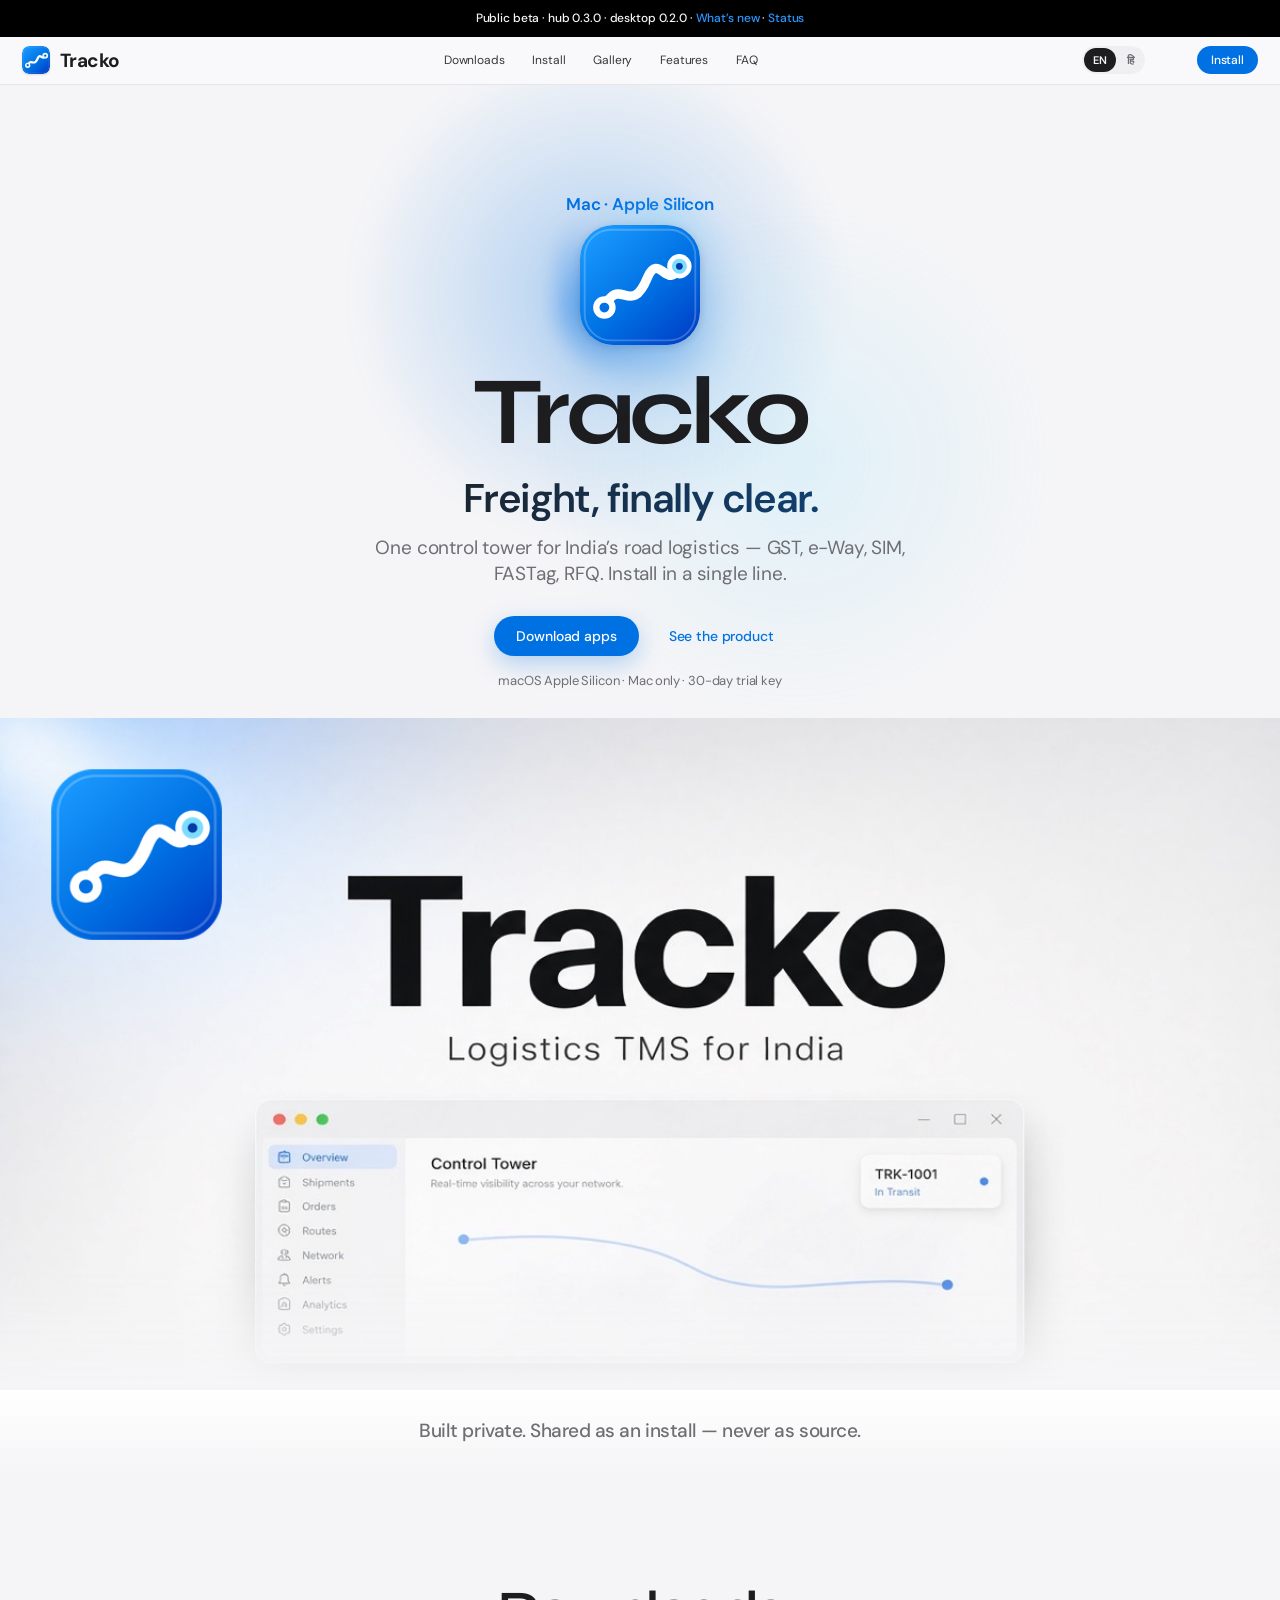
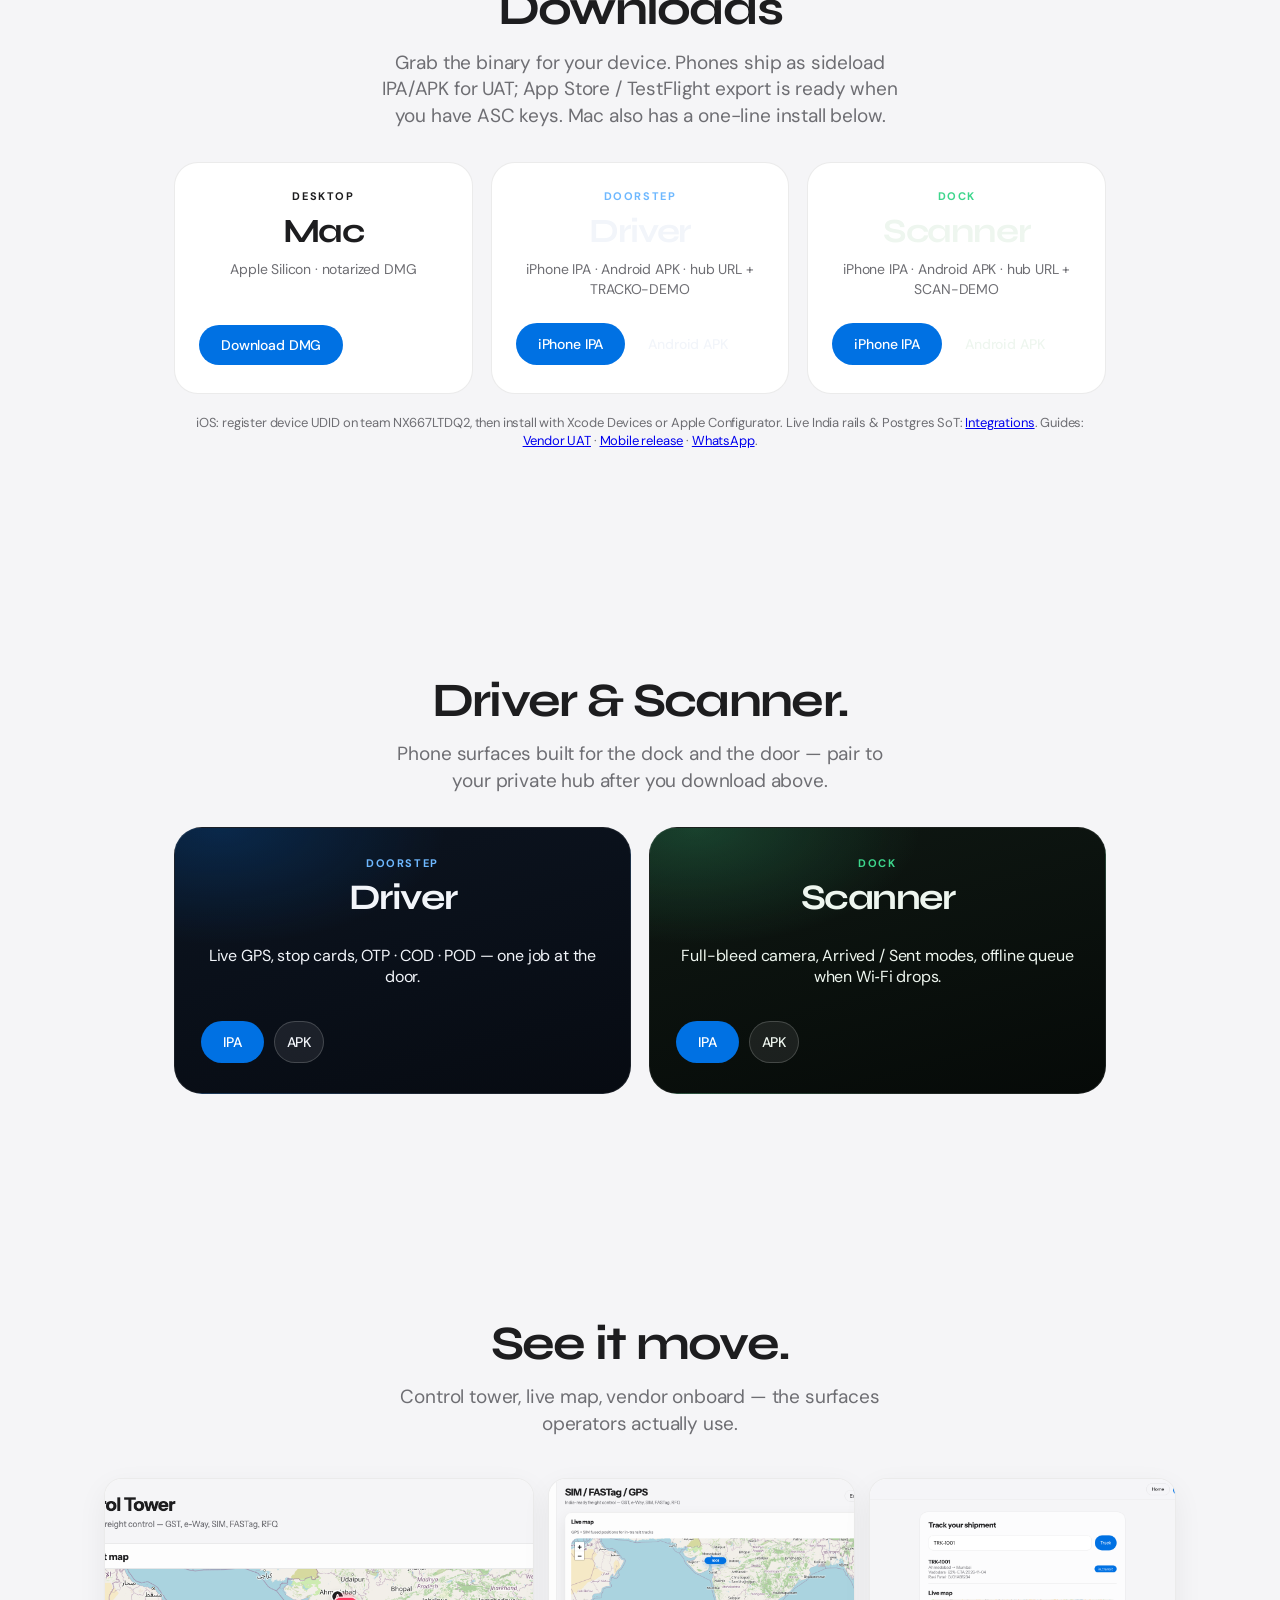
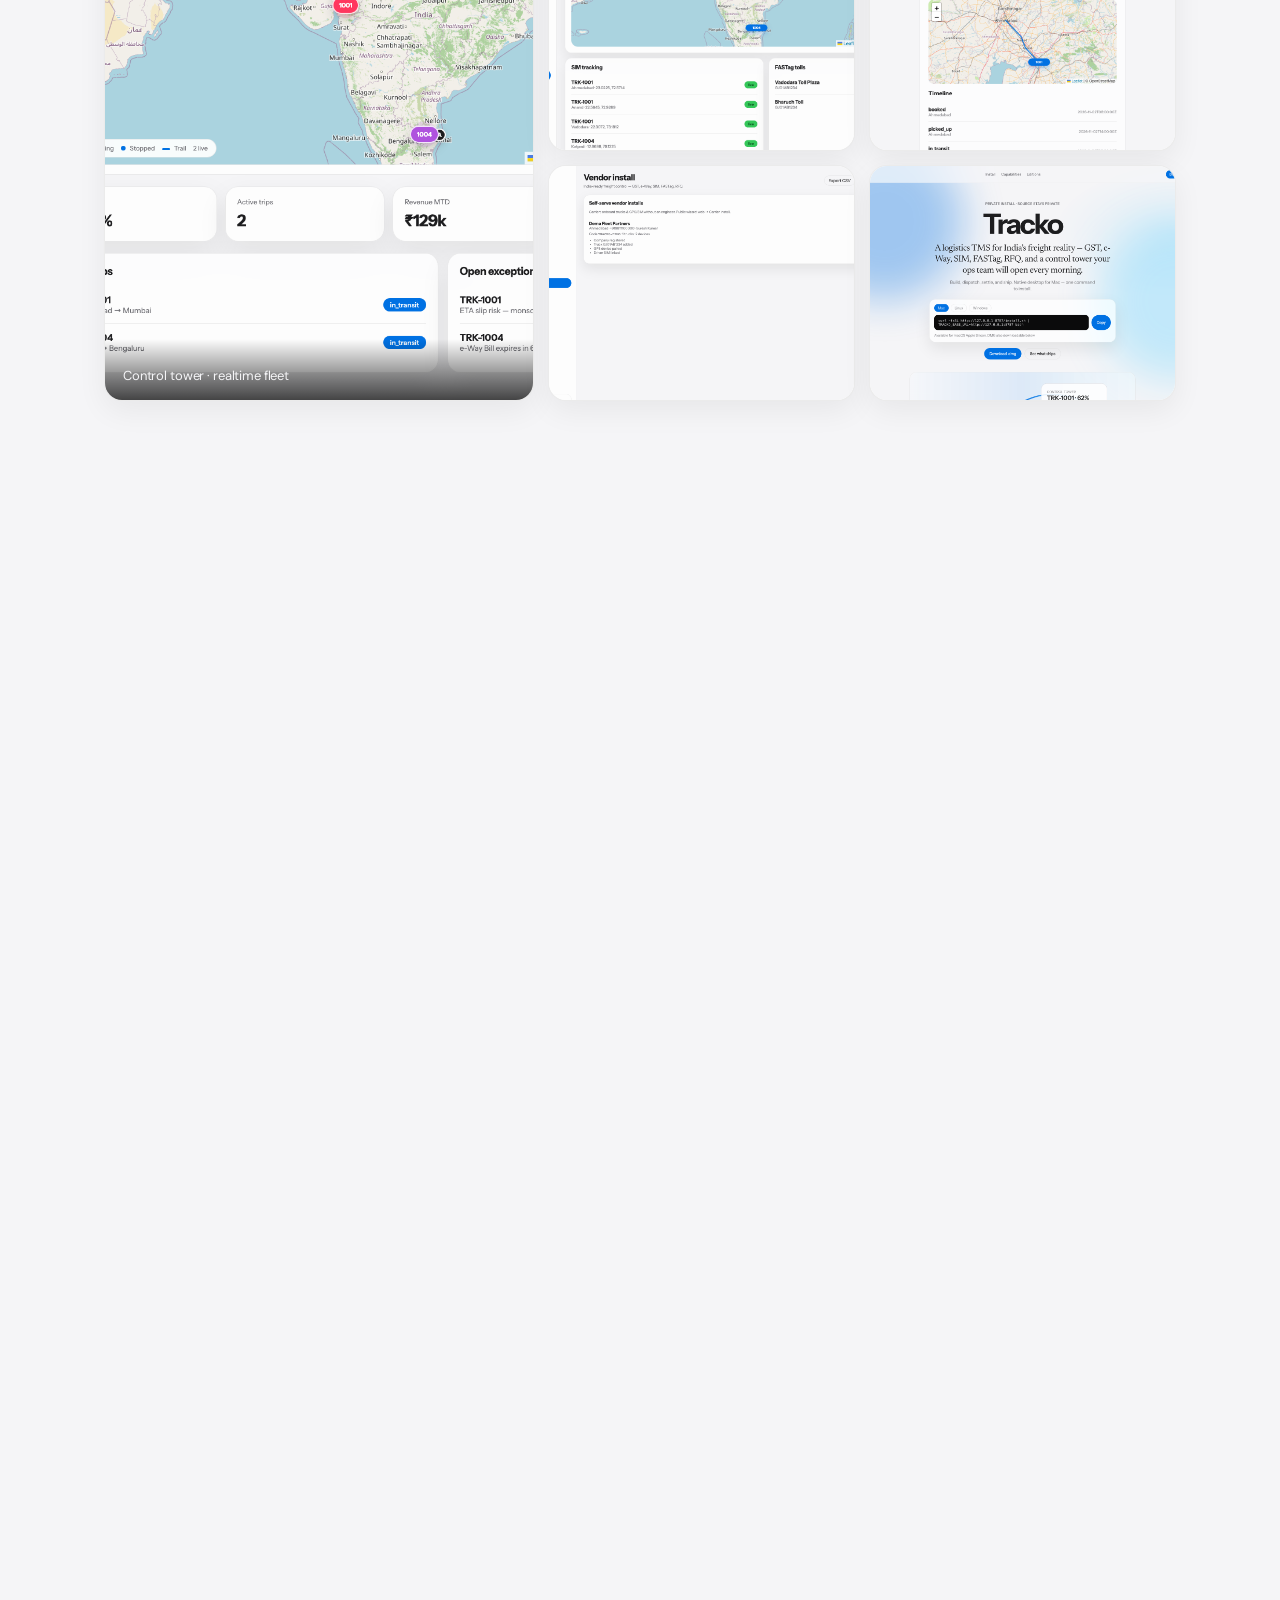
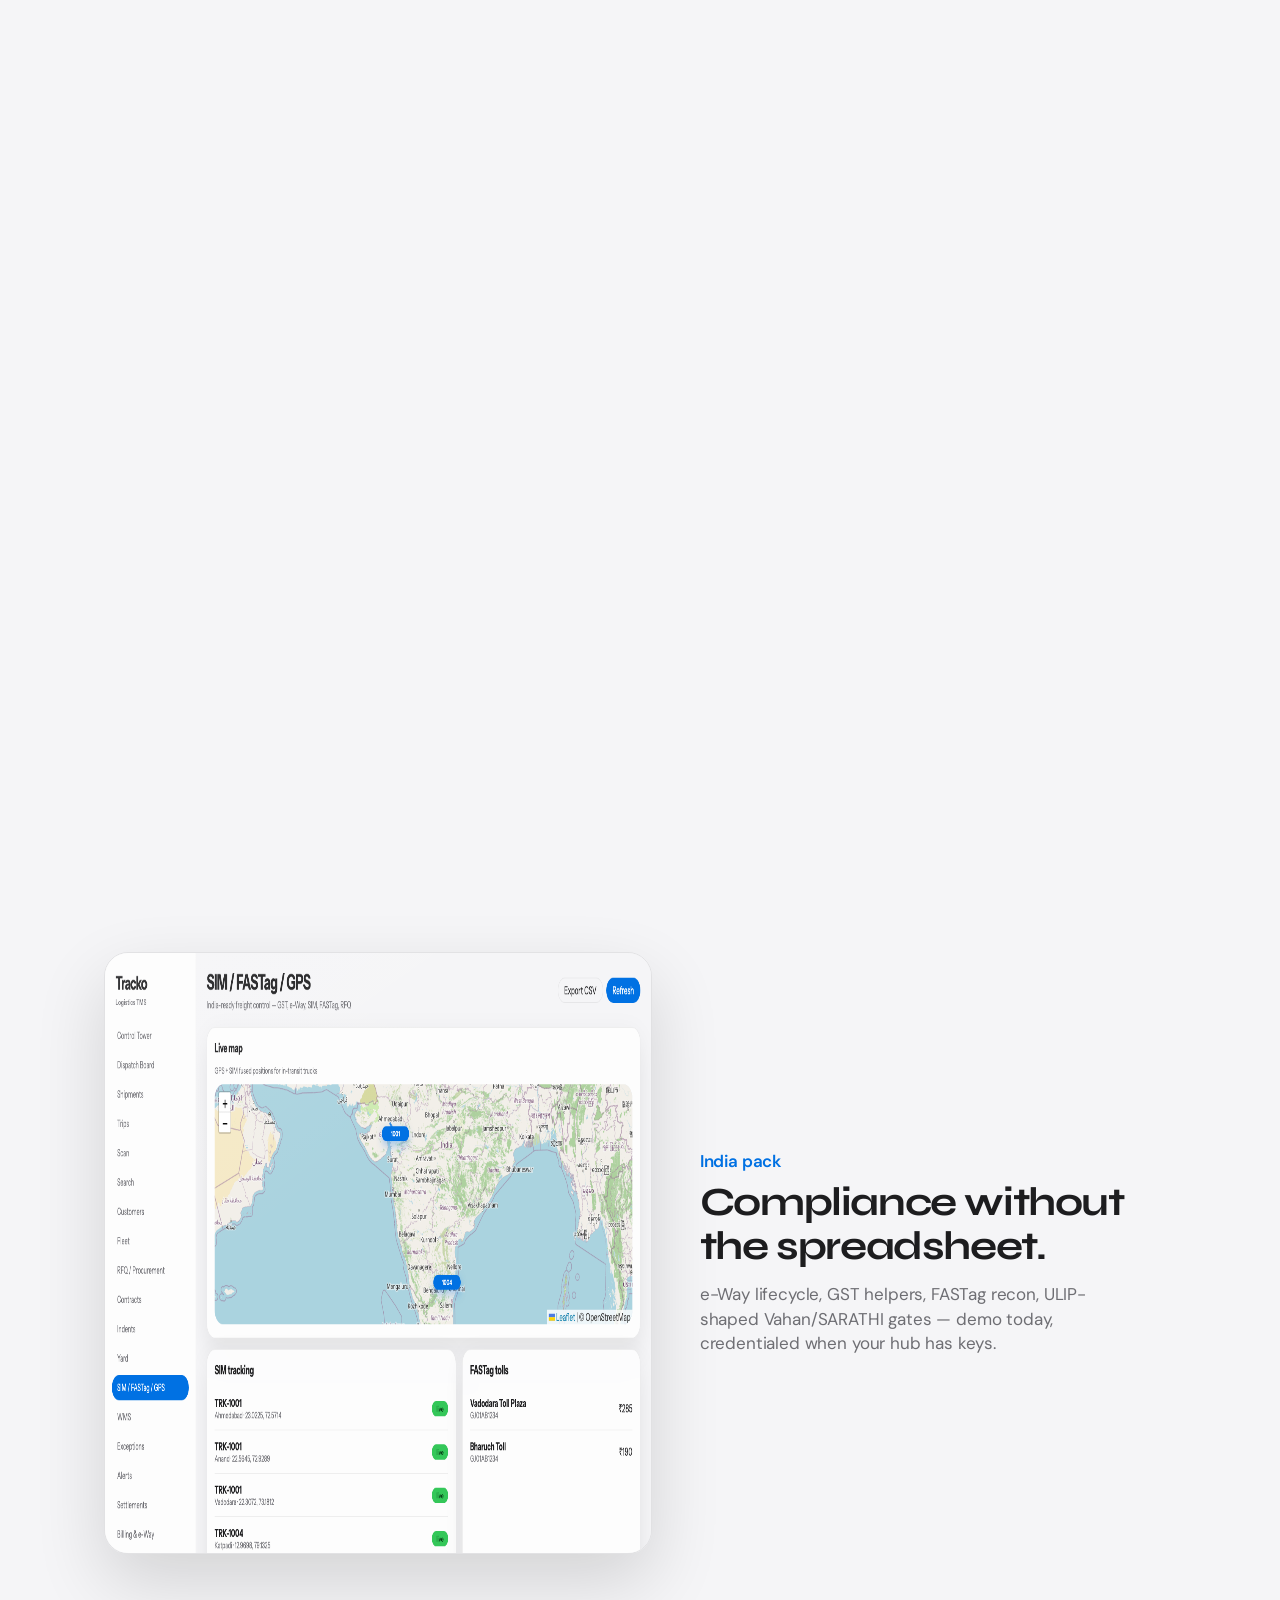
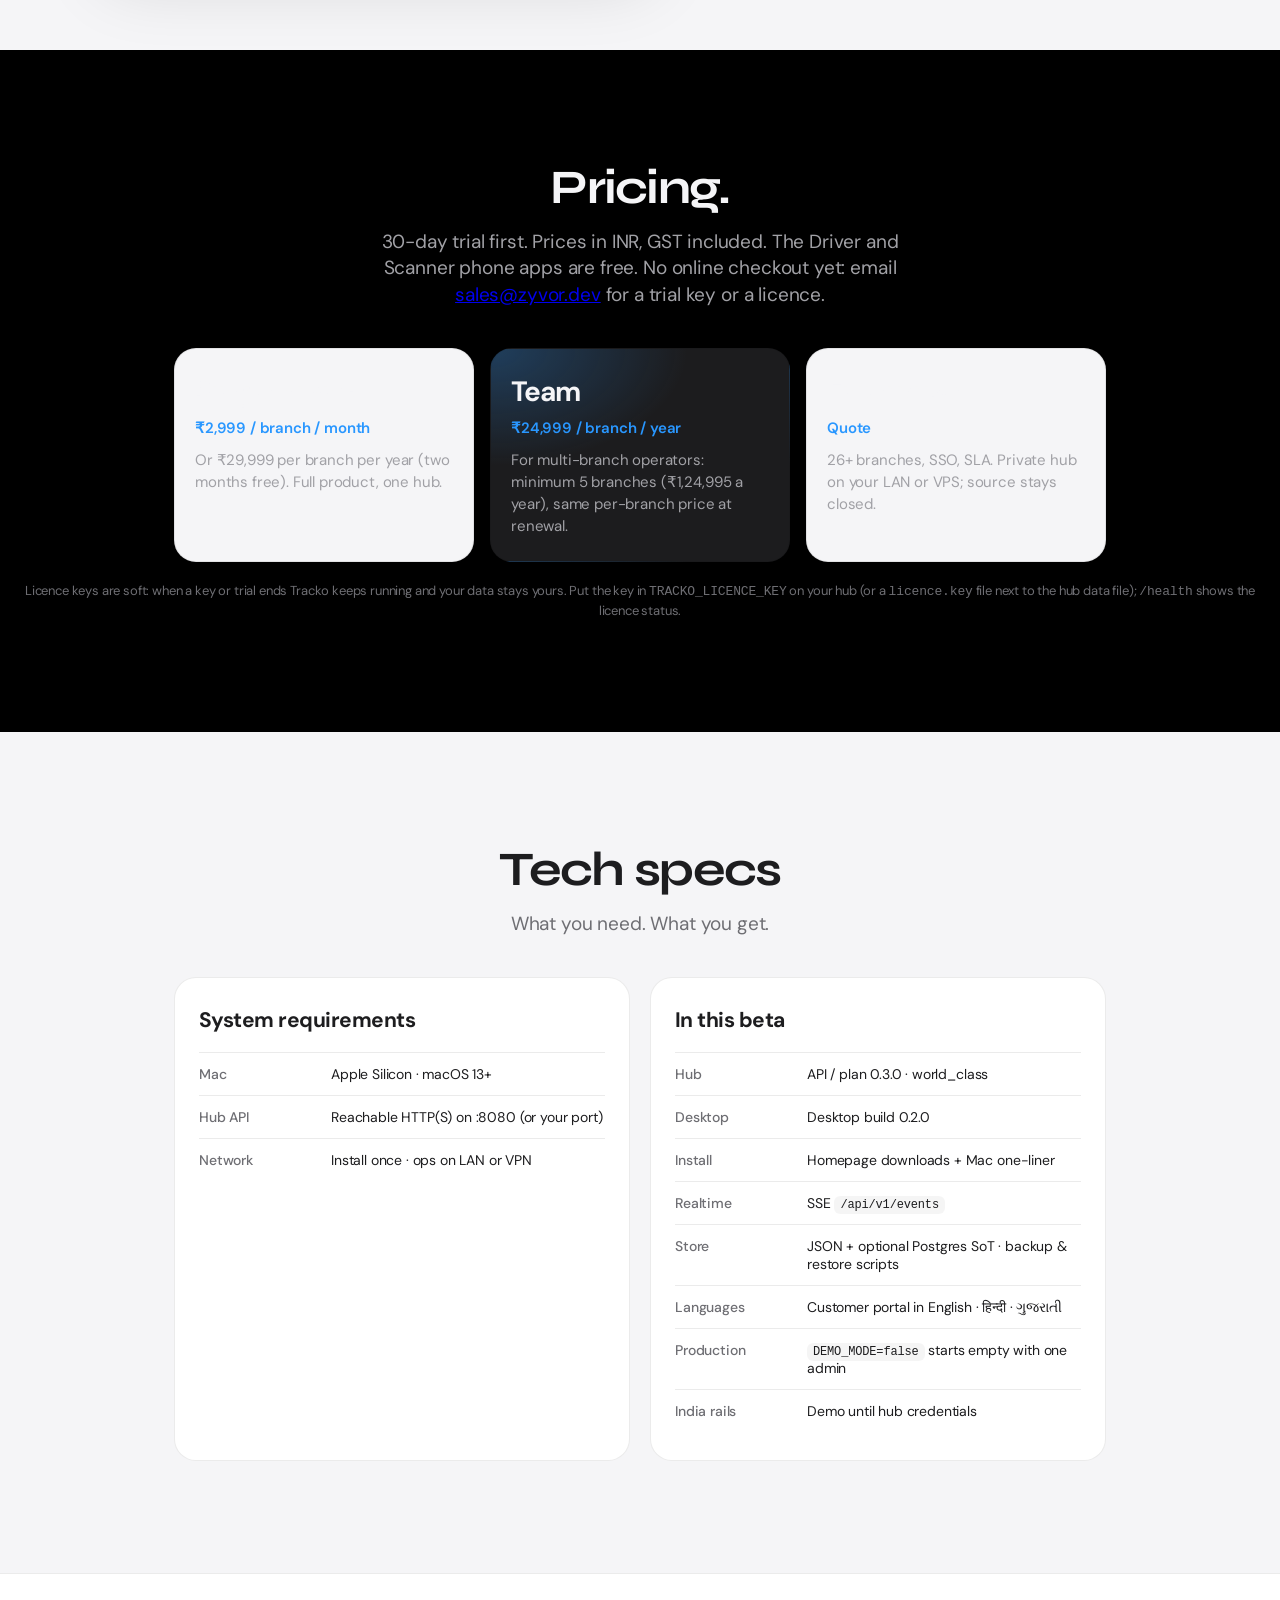
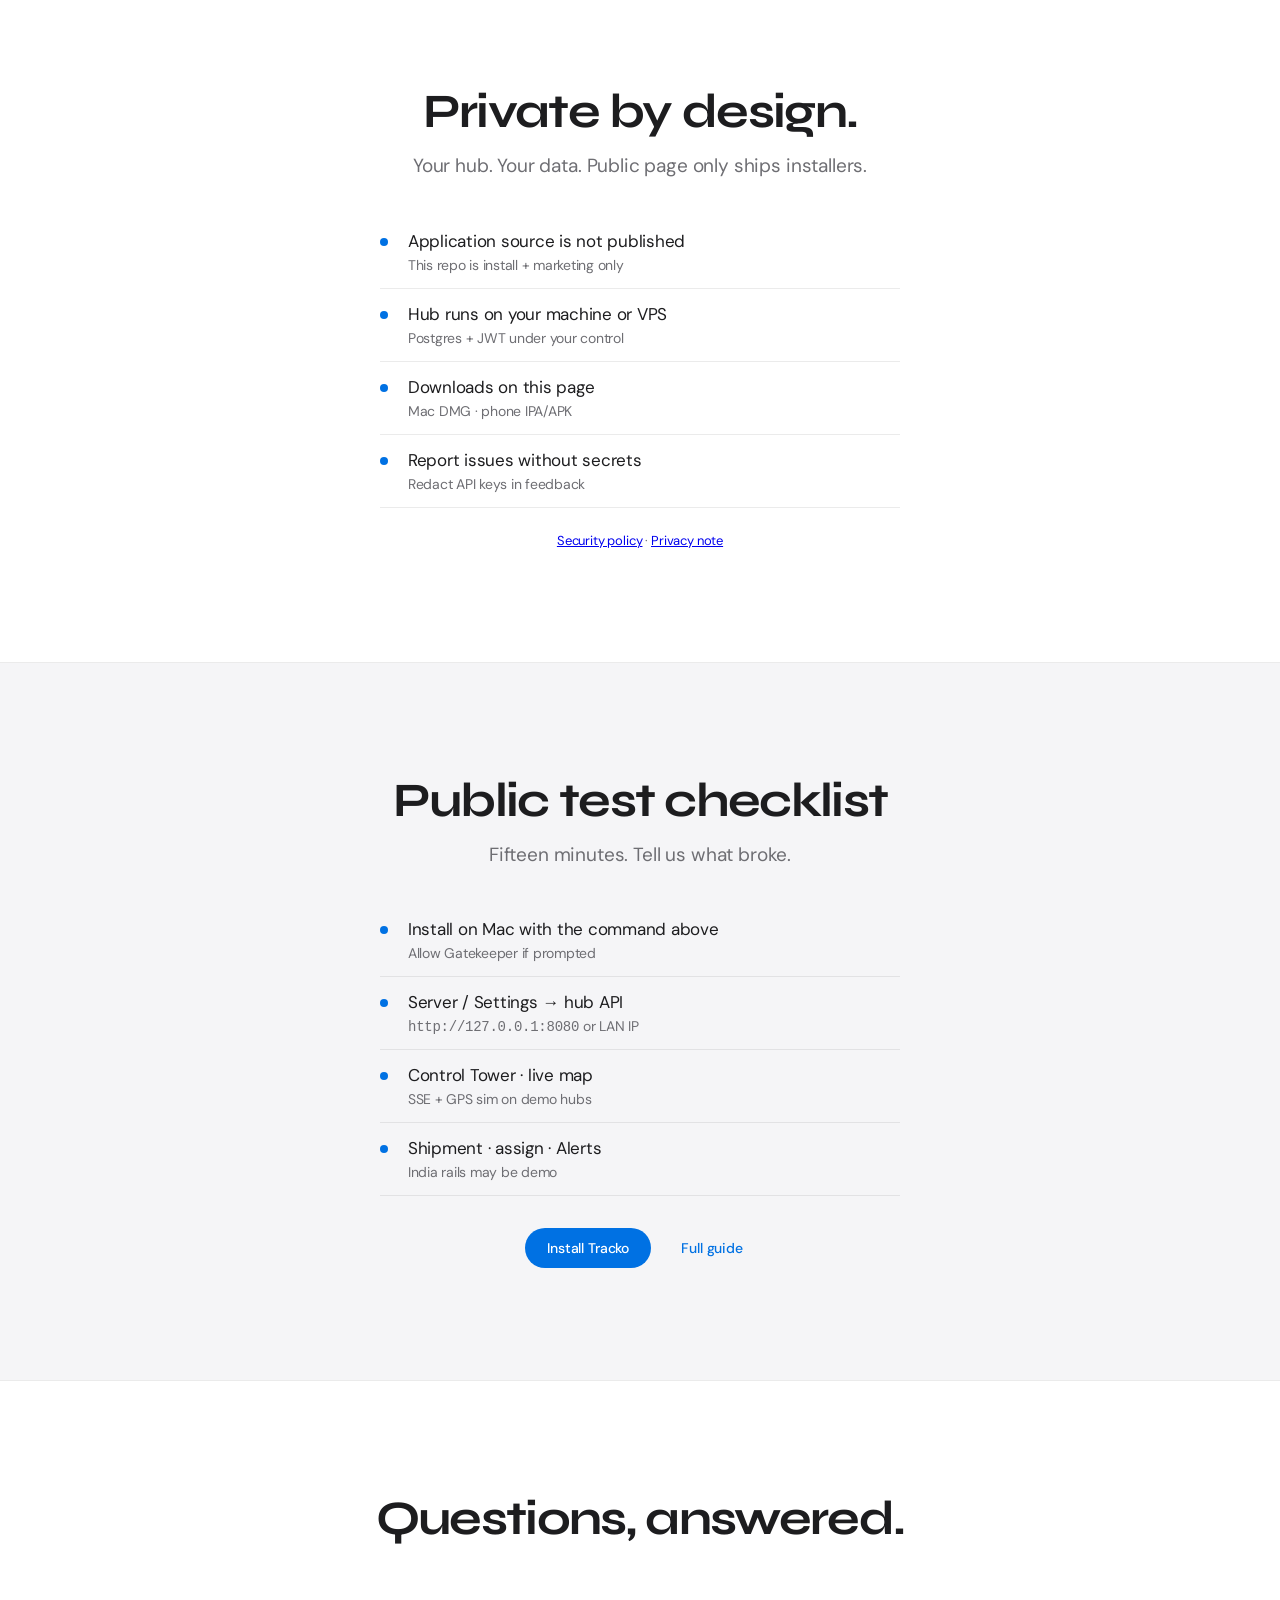
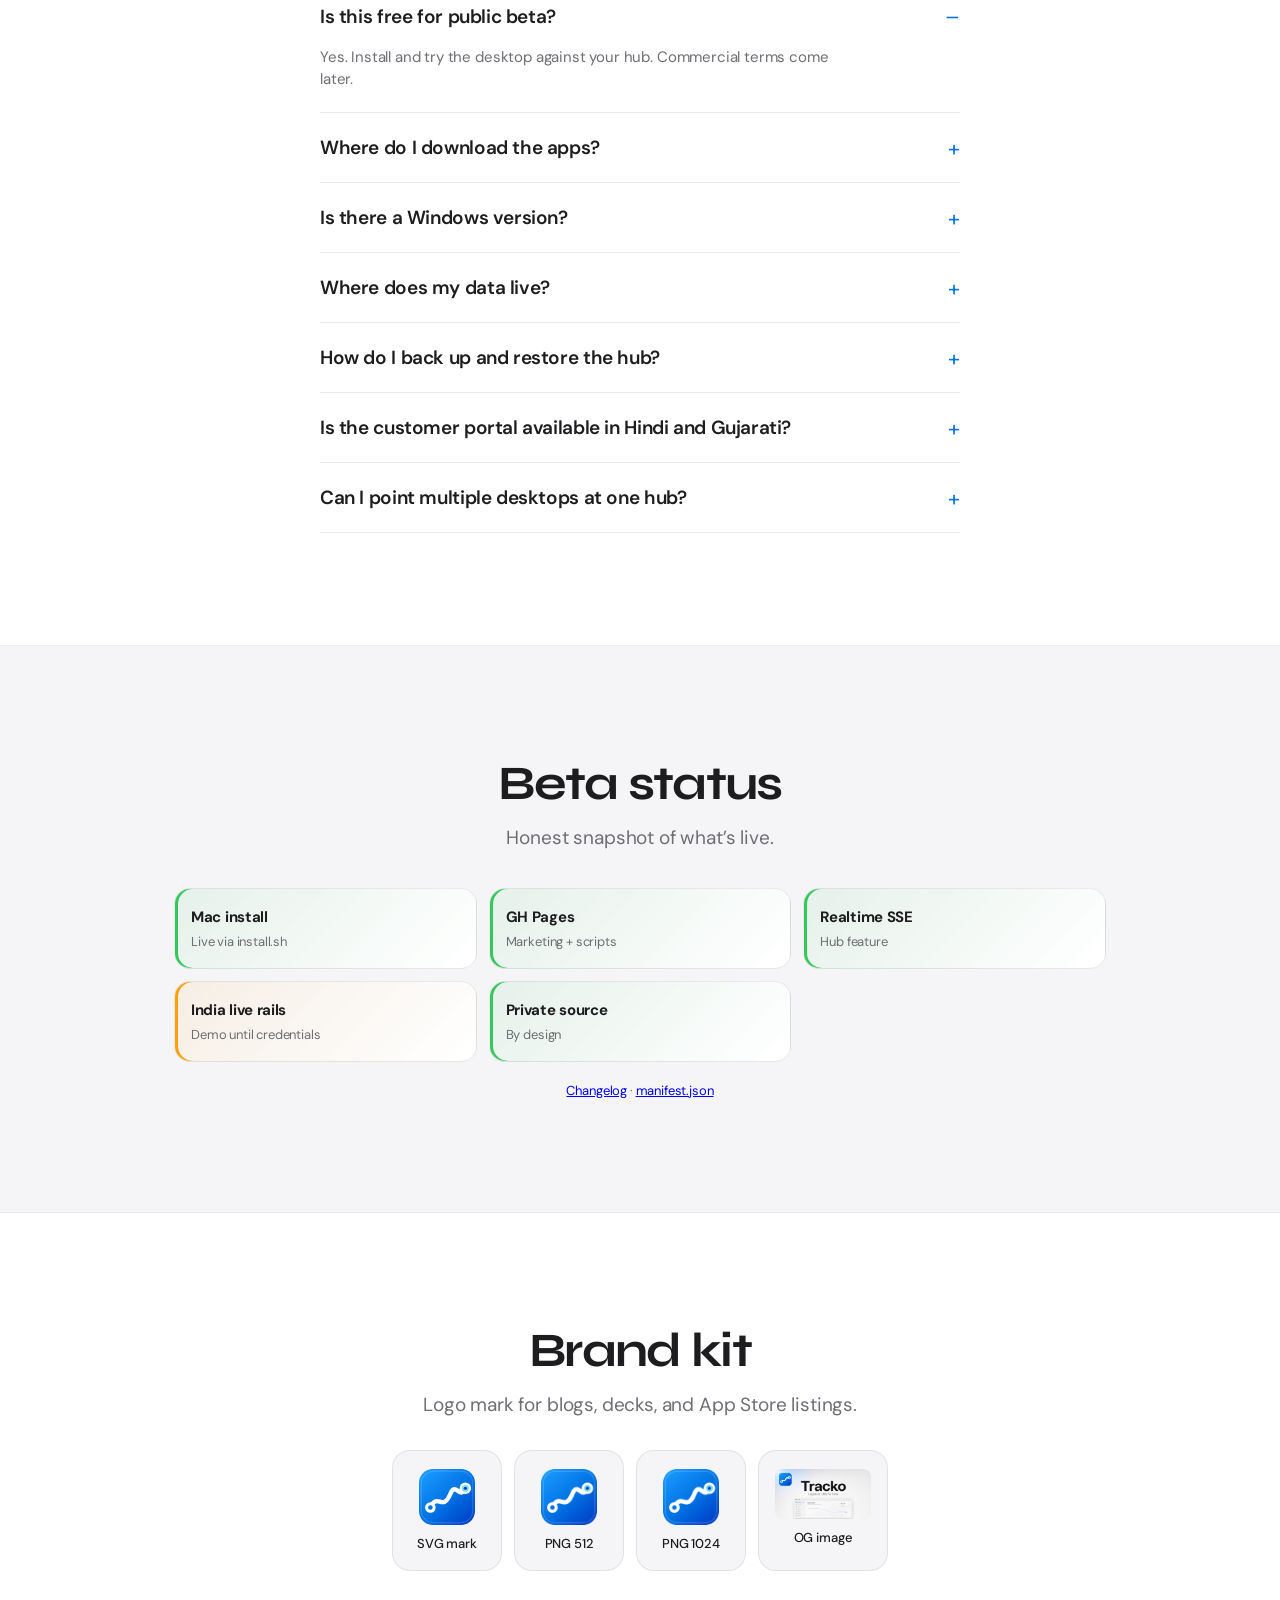
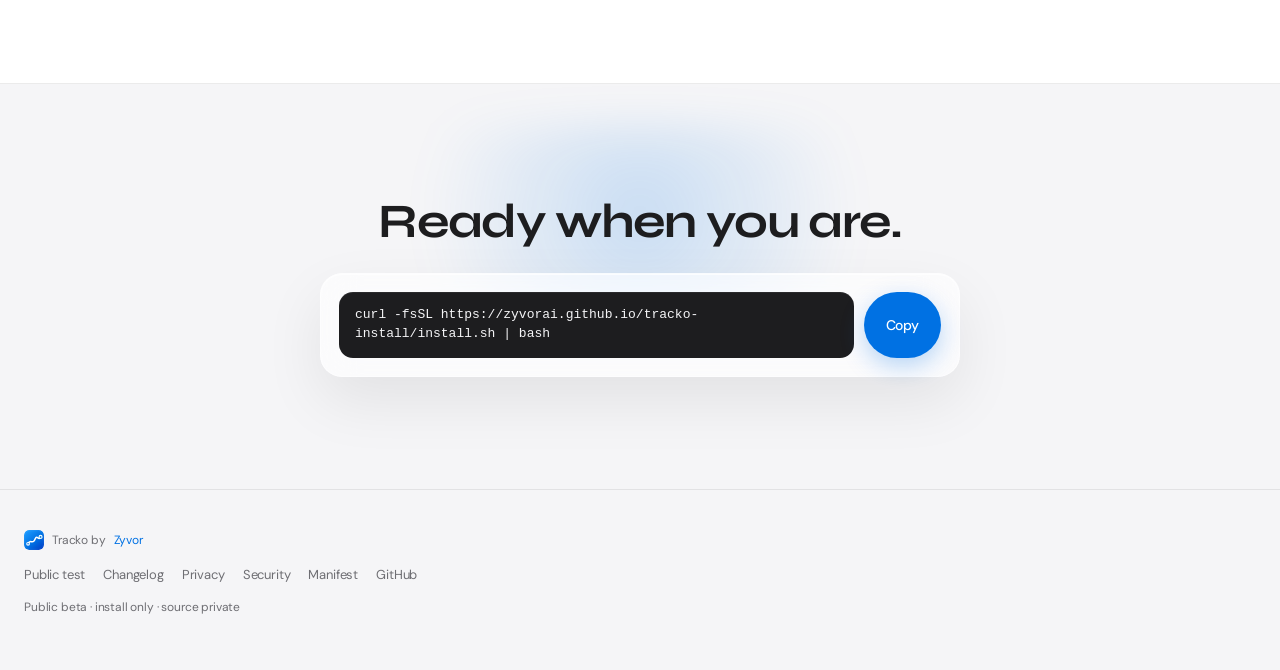
==== index.html @ 05dab862 "Site: Mac only, 30-day trial keys, pricing; remove Windows and old 0.1.0 DMG; DMG moves to GitHub re" ====
<!DOCTYPE html>
<html lang="en">
<head>
  <meta charset="UTF-8" />
  <meta name="viewport" content="width=device-width, initial-scale=1, viewport-fit=cover" />
  <title>Tracko — Public beta</title>
  <meta name="description" content="Tracko is the logistics TMS for India’s freight. Public beta — one command to install on Mac. Live control tower, GST, e-Way, SIM, FASTag, RFQ." />
  <meta name="robots" content="index,follow,max-image-preview:large" />
  <meta name="theme-color" content="#f5f5f7" media="(prefers-color-scheme: light)" />
  <meta name="theme-color" content="#000000" media="(prefers-color-scheme: dark)" />
  <meta name="color-scheme" content="light dark" />
  <meta name="apple-mobile-web-app-title" content="Tracko" />
  <link rel="canonical" href="https://zyvorai.github.io/tracko-install/" />
  <link rel="manifest" href="./site.webmanifest" />

  <meta property="og:type" content="website" />
  <meta property="og:site_name" content="Tracko" />
  <meta property="og:locale" content="en_IN" />
  <meta property="og:url" content="https://zyvorai.github.io/tracko-install/" />
  <meta property="og:title" content="Tracko — Public beta" />
  <meta property="og:description" content="Logistics TMS for India. One command to install. Private source." />
  <meta property="og:image" content="https://zyvorai.github.io/tracko-install/assets/og-branded.png" />
  <meta property="og:image:width" content="1200" />
  <meta property="og:image:height" content="630" />
  <meta property="og:image:alt" content="Tracko control tower — public beta" />

  <meta name="twitter:card" content="summary_large_image" />
  <meta name="twitter:title" content="Tracko — Public beta" />
  <meta name="twitter:description" content="Logistics TMS for India. One command to install on Mac." />
  <meta name="twitter:image" content="https://zyvorai.github.io/tracko-install/assets/og-branded.png" />
  <meta name="twitter:image:alt" content="Tracko control tower — public beta" />

  <script>
    (function () {
      try {
        var t = localStorage.getItem('tracko-theme');
        if (t === 'light' || t === 'dark') document.documentElement.setAttribute('data-theme', t);
      } catch (e) {}
    })();
  </script>

  <link rel="icon" href="./favicon.svg" type="image/svg+xml" />
  <link rel="icon" href="./assets/favicon-32.png" type="image/png" sizes="32x32" />
  <link rel="apple-touch-icon" href="./assets/apple-touch-icon.png" sizes="180x180" />
  <link rel="stylesheet" href="./styles.css" />

  <script type="application/ld+json">
  {
    "@context": "https://schema.org",
    "@type": "SoftwareApplication",
    "name": "Tracko",
    "applicationCategory": "BusinessApplication",
    "operatingSystem": "macOS",
    "description": "Logistics TMS for India’s freight — control tower, GST, e-Way, FASTag. Public beta.",
    "offers": { "@type": "Offer", "price": "2999", "priceCurrency": "INR" },
    "installUrl": "https://zyvorai.github.io/tracko-install/install.sh",
    "image": "https://zyvorai.github.io/tracko-install/assets/og-branded.png",
    "publisher": { "@type": "Organization", "name": "Zyvor", "url": "https://github.com/zyvorai" },
    "softwareVersion": "0.3.0"
  }
  </script>
  <script type="application/ld+json">
  {
    "@context": "https://schema.org",
    "@type": "FAQPage",
    "mainEntity": [
      {
        "@type": "Question",
        "name": "Is Tracko free during public beta?",
        "acceptedAnswer": { "@type": "Answer", "text": "Yes. The public beta install is free. Source stays private." }
      },
      {
        "@type": "Question",
        "name": "Do I need an internet connection?",
        "acceptedAnswer": { "@type": "Answer", "text": "Install needs the network once. The desktop talks to your private hub API on your LAN or VPS." }
      },
      {
        "@type": "Question",
        "name": "Is there a Windows version?",
        "acceptedAnswer": { "@type": "Answer", "text": "No. Tracko desktop is Mac only (Apple Silicon). Phones use the Driver and Scanner apps." }
      }
    ]
  }
  </script>
</head>
<body>
  <a class="skip" href="#install">Skip to install</a>

  <div class="beta">
    Public beta · hub 0.3.0 · desktop 0.2.0 ·
    <a href="./CHANGELOG.md">What’s new</a> ·
    <a href="#status">Status</a>
  </div>

  <header class="nav">
    <a class="nav-brand" href="./" aria-label="Tracko home">
      <img class="nav-mark" src="./assets/logo-mark.svg" width="28" height="28" alt="" />
      <span>Tracko</span>
    </a>
    <nav class="nav-links" aria-label="Primary">
      <a href="#downloads">Downloads</a>
      <a href="#install">Install</a>
      <a href="#gallery">Gallery</a>
      <a href="#features">Features</a>
      <a href="#faq">FAQ</a>
    </nav>
    <div class="nav-actions">
      <div class="lang-toggle" role="group" aria-label="Language">
        <button type="button" data-lang="en" class="active" aria-pressed="true">EN</button>
        <button type="button" data-lang="hi" aria-pressed="false">हि</button>
      </div>
      <button class="theme-toggle" id="theme-toggle" type="button" aria-label="Toggle appearance">
        <span class="icon-moon" aria-hidden="true">◐</span>
        <span class="icon-sun" aria-hidden="true">☀</span>
      </button>
      <a class="btn btn-small" href="#install">Install</a>
    </div>
  </header>

  <main>
    <section class="hero">
      <div class="hero-glow" aria-hidden="true"></div>
      <div class="hero-glow hero-glow-2" aria-hidden="true"></div>
      <p class="eyebrow animate" id="hero-eyebrow">Mac · Phones</p>
      <div class="hero-brand animate">
        <div class="hero-mark-wrap">
          <img class="hero-mark" src="./assets/logo-mark.svg" width="112" height="112" alt="Tracko" />
        </div>
        <h1 class="brand">Tracko</h1>
      </div>
      <p class="lede animate">Freight, finally clear.</p>
      <p class="sub animate">One control tower for India’s road logistics — GST, e-Way, SIM, FASTag, RFQ. Install in a single line.</p>
      <div class="cta-row animate">
        <a class="btn btn-shine" href="#downloads">Download apps</a>
        <button class="btn btn-ghost" id="hero-copy" type="button">Copy Mac install</button>
      </div>
      <p class="hint animate" style="margin-top: 1rem;" id="hero-hint">Mac DMG · iPhone IPA · Android APK · 30-day trial key</p>
    </section>

    <section class="film" id="film" aria-label="Product">
      <div class="film-frame" data-parallax>
        <img class="og-hero light-only" src="./assets/og-branded.png" width="1200" height="630" alt="Tracko control tower" fetchpriority="high" />
        <img class="og-hero dark-only" src="./assets/og-branded-dark.png" width="1200" height="630" alt="Tracko control tower — dark" />
      </div>
      <div class="film-fade" aria-hidden="true"></div>
    </section>

    <section class="strip reveal">
      <p>Built private. Shared as an install — never as source.</p>
    </section>

    <section class="section reveal" id="downloads">
      <h2>Downloads</h2>
      <p class="section-lead">Grab the binary for your device. Phones ship as sideload IPA/APK for UAT; App Store / TestFlight export is ready when you have ASC keys. Mac also has a one-line install below.</p>
      <div class="download-grid">
        <article class="download-card">
          <p class="phone-kicker">Desktop</p>
          <h3>Mac</h3>
          <p>Apple Silicon · notarized DMG</p>
          <div class="download-actions">
            <a class="btn" href="https://github.com/zyvorai/tracko-install/releases/download/v0.2.0/Tracko-TMS-0.2.0-aarch64.dmg" download>Download DMG</a>
          </div>
        </article>
        <article class="download-card driver-tone">
          <p class="phone-kicker">Doorstep</p>
          <h3>Driver</h3>
          <p>iPhone IPA · Android APK · hub URL + TRACKO-DEMO</p>
          <div class="download-actions">
            <a class="btn" href="./downloads/Tracko-Driver.ipa" download>iPhone IPA</a>
            <a class="btn btn-ghost" href="./downloads/Tracko-Driver.apk" download>Android APK</a>
          </div>
        </article>
        <article class="download-card scanner-tone">
          <p class="phone-kicker">Dock</p>
          <h3>Scanner</h3>
          <p>iPhone IPA · Android APK · hub URL + SCAN-DEMO</p>
          <div class="download-actions">
            <a class="btn" href="./downloads/Tracko-Scanner.ipa" download>iPhone IPA</a>
            <a class="btn btn-ghost" href="./downloads/Tracko-Scanner.apk" download>Android APK</a>
          </div>
        </article>
      </div>
      <p class="hint phones-hint">iOS: register device UDID on team NX667LTDQ2, then install with Xcode Devices or Apple Configurator. Live India rails &amp; Postgres SoT: <a href="./INTEGRATIONS.md">Integrations</a>. Guides: <a href="./VENDOR_UAT.md">Vendor UAT</a> · <a href="./MOBILE_RELEASE.md">Mobile release</a> · <a href="./WHATSAPP.md">WhatsApp</a>.</p>
    </section>

    <section class="section phones-stage reveal" id="phones">
      <h2>Driver &amp; Scanner.</h2>
      <p class="section-lead">Phone surfaces built for the dock and the door — pair to your private hub after you download above.</p>
      <div class="phone-cards">
        <article class="phone-card driver-tone">
          <p class="phone-kicker">Doorstep</p>
          <h3>Driver</h3>
          <p>Live GPS, stop cards, OTP · COD · POD — one job at the door.</p>
          <div class="download-actions">
            <a class="btn" href="./downloads/Tracko-Driver.ipa" download>IPA</a>
            <a class="btn btn-ghost" href="./downloads/Tracko-Driver.apk" download>APK</a>
          </div>
        </article>
        <article class="phone-card scanner-tone">
          <p class="phone-kicker">Dock</p>
          <h3>Scanner</h3>
          <p>Full-bleed camera, Arrived / Sent modes, offline queue when Wi‑Fi drops.</p>
          <div class="download-actions">
            <a class="btn" href="./downloads/Tracko-Scanner.ipa" download>IPA</a>
            <a class="btn btn-ghost" href="./downloads/Tracko-Scanner.apk" download>APK</a>
          </div>
        </article>
      </div>
    </section>

    <!-- Gallery -->
    <section class="section wide reveal" id="gallery">
      <h2>See it move.</h2>
      <p class="section-lead">Control tower, live map, vendor onboard — the surfaces operators actually use.</p>
      <div class="gallery">
        <figure class="shot featured">
          <img src="./assets/map-enhanced-tower.png" width="1200" height="750" alt="Tracko control tower with live fleet map" loading="lazy" />
          <figcaption>Control tower · realtime fleet</figcaption>
        </figure>
        <figure class="shot">
          <img src="./assets/map-tracking.png" width="800" height="500" alt="Shipment tracking map" loading="lazy" />
          <figcaption>Tracking</figcaption>
        </figure>
        <figure class="shot">
          <img src="./assets/map-public-track.png" width="800" height="500" alt="Public track view" loading="lazy" />
          <figcaption>Public track</figcaption>
        </figure>
        <figure class="shot">
          <img src="./assets/desktop-vendors.png" width="800" height="500" alt="Vendor network on desktop" loading="lazy" />
          <figcaption>Vendors</figcaption>
        </figure>
        <figure class="shot">
          <img src="./assets/install-hero.png" width="800" height="500" alt="Tracko install experience" loading="lazy" />
          <figcaption>Install</figcaption>
        </figure>
      </div>
    </section>

    <section class="section reveal" id="install">
      <h2>One command. That’s it.</h2>
      <p class="section-lead">Prefer the button? Use <a href="#downloads">Downloads</a>. Or copy the one-liner — Mac script fetches the DMG for you.</p>

      <div class="install-card glass">
        <div class="install-tabs" role="tablist" aria-label="Platform">
          <button class="tab active" id="tab-mac" role="tab" data-os="mac" type="button" aria-selected="true" aria-controls="install-panel" tabindex="0">Mac</button>
        </div>
        <div id="install-panel" role="tabpanel" aria-labelledby="tab-mac">
          <div class="cmd-row">
            <code id="install-cmd">curl -fsSL https://zyvorai.github.io/tracko-install/install.sh | bash</code>
            <button class="btn btn-shine" id="copy-btn" type="button">Copy</button>
          </div>
          <p class="hint" id="os-hint">macOS Apple Silicon. Installs to /Applications and launches.</p>
        </div>
      </div>
    </section>

    <!-- Feature deep dives -->
    <section class="section band reveal" id="features">
      <div class="inner">
        <h2>Designed around the trip.</h2>
        <p class="section-lead">Everything your ops stack juggles — in one record.</p>
        <div class="feature-rows">
          <article class="feature card-lift">
            <div class="feature-icon" aria-hidden="true">◈</div>
            <h3>Control tower</h3>
            <p>Live lanes, exceptions, and settlement in a single ops surface — boardroom-clean, dock-sharp.</p>
          </article>
          <article class="feature card-lift">
            <div class="feature-icon" aria-hidden="true">◎</div>
            <h3>India-native</h3>
            <p>GST splits, e-Way Part-B, SIM + FASTag + GPS, Tally export. Built for how freight moves here.</p>
          </article>
          <article class="feature card-lift">
            <div class="feature-icon" aria-hidden="true">◉</div>
            <h3>Realtime</h3>
            <p>SSE fleet positions, alerts, and dispatch — the map moves while you watch.</p>
          </article>
        </div>
      </div>
    </section>

    <section class="showcase reveal">
      <div class="showcase-copy">
        <p class="eyebrow">Realtime</p>
        <h2>The map that doesn’t wait.</h2>
        <p>Fleet positions stream over SSE. Alerts and dispatch update without a refresh. Demo hubs tick GPS every ~2 seconds so you can feel it immediately.</p>
      </div>
      <div class="showcase-media">
        <img src="./assets/map-control-tower.png" width="960" height="600" alt="Live control tower map" loading="lazy" />
      </div>
    </section>

    <section class="showcase invert reveal">
      <div class="showcase-copy">
        <p class="eyebrow">India pack</p>
        <h2>Compliance without the spreadsheet.</h2>
        <p>e-Way lifecycle, GST helpers, FASTag recon, ULIP-shaped Vahan/SARATHI gates — demo today, credentialed when your hub has keys.</p>
      </div>
      <div class="showcase-media">
        <img src="./assets/map-tracking.png" width="960" height="600" alt="India logistics tracking" loading="lazy" />
      </div>
    </section>

    <section class="section dark reveal" id="pricing">
      <h2>Pricing.</h2>
      <p class="section-lead">30-day trial first. Prices in INR, GST included. The Driver and Scanner phone apps are free. No online checkout yet: email <a href="mailto:sales@zyvor.dev">sales@zyvor.dev</a> for a trial key or a licence.</p>
      <div class="tiers">
        <article class="tier card-lift">
          <h3>Single branch</h3>
          <p class="price">₹2,999 / branch / month</p>
          <p>Or ₹29,999 per branch per year (two months free). Full product, one hub.</p>
        </article>
        <article class="tier featured card-lift">
          <h3>Team</h3>
          <p class="price">₹24,999 / branch / year</p>
          <p>For multi-branch operators: minimum 5 branches (₹1,24,995 a year), same per-branch price at renewal.</p>
        </article>
        <article class="tier card-lift">
          <h3>Enterprise</h3>
          <p class="price">Quote</p>
          <p>26+ branches, SSO, SLA. Private hub on your LAN or VPS; source stays closed.</p>
        </article>
      </div>
      <p class="hint" style="margin-top:1.25rem;">Licence keys are soft: when a key or trial ends Tracko keeps running and your data stays yours. Put the key in <code>TRACKO_LICENCE_KEY</code> on your hub (or a <code>licence.key</code> file next to the hub data file); <code>/health</code> shows the licence status.</p>
    </section>

    <!-- Specs -->
    <section class="section reveal" id="specs">
      <h2>Tech specs</h2>
      <p class="section-lead">What you need. What you get.</p>
      <div class="specs">
        <div class="spec-block">
          <h3>System requirements</h3>
          <dl>
            <div><dt>Mac</dt><dd>Apple Silicon · macOS 13+</dd></div>
            <div><dt>Hub API</dt><dd>Reachable HTTP(S) on :8080 (or your port)</dd></div>
            <div><dt>Network</dt><dd>Install once · ops on LAN or VPN</dd></div>
          </dl>
        </div>
        <div class="spec-block">
          <h3>In this beta</h3>
          <dl>
            <div><dt>Hub</dt><dd id="spec-api-version">API / plan 0.3.0 · world_class</dd></div>
            <div><dt>Desktop</dt><dd id="spec-desktop-version">Desktop build 0.2.0</dd></div>
            <div><dt>Install</dt><dd>Homepage downloads + Mac one-liner</dd></div>
            <div><dt>Realtime</dt><dd>SSE <code>/api/v1/events</code></dd></div>
            <div><dt>Store</dt><dd>JSON + optional Postgres SoT · backup &amp; restore scripts</dd></div>
            <div><dt>Languages</dt><dd>Customer portal in English · हिन्दी · ગુજરાતી</dd></div>
            <div><dt>Production</dt><dd><code>DEMO_MODE=false</code> starts empty with one admin</dd></div>
            <div><dt>India rails</dt><dd>Demo until hub credentials</dd></div>
          </dl>
        </div>
      </div>
    </section>

    <!-- Privacy -->
    <section class="section band reveal" id="privacy">
      <div class="inner">
        <h2>Private by design.</h2>
        <p class="section-lead">Your hub. Your data. Public page only ships installers.</p>
        <ul class="test-list">
          <li>Application source is not published<span>This repo is install + marketing only</span></li>
          <li>Hub runs on your machine or VPS<span>Postgres + JWT under your control</span></li>
          <li>Downloads on this page<span>Mac DMG · phone IPA/APK</span></li>
          <li>Report issues without secrets<span>Redact API keys in feedback</span></li>
        </ul>
        <p class="hint" style="margin-top: 1.5rem;"><a href="./SECURITY.md">Security policy</a> · <a href="./PRIVACY.md">Privacy note</a></p>
      </div>
    </section>

    <!-- Test -->
    <section class="section reveal" id="test">
      <h2>Public test checklist</h2>
      <p class="section-lead">Fifteen minutes. Tell us what broke.</p>
      <ul class="test-list">
        <li>Install on Mac with the command above<span>Allow Gatekeeper if prompted</span></li>
        <li>Server / Settings → hub API<span><code>http://127.0.0.1:8080</code> or LAN IP</span></li>
        <li>Control Tower · live map<span>SSE + GPS sim on demo hubs</span></li>
        <li>Shipment · assign · Alerts<span>India rails may be demo</span></li>
      </ul>
      <div class="cta-row" style="margin-top: 2rem;">
        <a class="btn" href="#install">Install Tracko</a>
        <a class="btn btn-ghost" href="./PUBLIC_TEST.md">Full guide</a>
      </div>
    </section>

    <!-- FAQ -->
    <section class="section band reveal" id="faq">
      <div class="inner">
        <h2>Questions, answered.</h2>
        <div class="faq" id="faq-list">
          <details open>
            <summary>Is this free for public beta?</summary>
            <p>Yes. Install and try the desktop against your hub. Commercial terms come later.</p>
          </details>
          <details>
            <summary>Where do I download the apps?</summary>
            <p>Use the <a href="#downloads">Downloads</a> section: Mac DMG, Driver/Scanner IPA and APK. Mac also has a one-line install command. </p>
          </details>
          <details>
            <summary>Is there a Windows version?</summary>
            <p>No. The desktop app is Mac only (Apple Silicon). Phones use the Driver and Scanner apps.</p>
          </details>
          <details>
            <summary>Where does my data live?</summary>
            <p>On the hub you run — JSON snapshot and optional Postgres. The public Pages site does not host your freight data.</p>
          </details>
          <details>
            <summary>How do I back up and restore the hub?</summary>
            <p><code>scripts/backup-hub.sh</code> saves a snapshot (set <code>KEEP=48</code> to prune); <code>scripts/restore-hub.sh</code> restores one after taking a safety backup of the current state. See the ops guide in the hub repo.</p>
          </details>
          <details>
            <summary>Is the customer portal available in Hindi and Gujarati?</summary>
            <p>Yes: sign-in, tracking, shipments, invoices, bookings and disputes, plus the carrier and tutorial pages. The wording is a first draft; tell us what to fix.</p>
          </details>
          <details>
            <summary>Can I point multiple desktops at one hub?</summary>
            <p>Yes. Set Server / Settings to the same API base.</p>
          </details>
        </div>
      </div>
    </section>

    <!-- Status -->
    <section class="section reveal" id="status">
      <h2>Beta status</h2>
      <p class="section-lead">Honest snapshot of what’s live.</p>
      <div class="status-grid">
        <div class="status ok"><strong>Mac install</strong><span>Live via install.sh</span></div>
        <div class="status ok"><strong>GH Pages</strong><span>Marketing + scripts</span></div>
        <div class="status ok"><strong>Realtime SSE</strong><span>Hub feature</span></div>
        <div class="status warn"><strong>India live rails</strong><span>Demo until credentials</span></div>
        <div class="status ok"><strong>Private source</strong><span>By design</span></div>
      </div>
      <p class="hint" style="margin-top: 1.25rem;"><a href="./CHANGELOG.md">Changelog</a> · <a href="./downloads/manifest.json">manifest.json</a></p>
    </section>

    <!-- Press -->
    <section class="section band reveal" id="press">
      <div class="inner">
        <h2>Brand kit</h2>
        <p class="section-lead">Logo mark for blogs, decks, and App Store listings.</p>
        <div class="press-row">
          <a class="press-card" href="./assets/logo-mark.svg">
            <img src="./assets/logo-mark.svg" width="56" height="56" alt="" />
            <span>SVG mark</span>
          </a>
          <a class="press-card" href="./assets/logo-mark-512.png">
            <img src="./assets/logo-mark-512.png" width="56" height="56" alt="" />
            <span>PNG 512</span>
          </a>
          <a class="press-card" href="./assets/logo-mark-1024.png">
            <img src="./assets/logo-mark-1024.png" width="56" height="56" alt="" />
            <span>PNG 1024</span>
          </a>
          <a class="press-card" href="./assets/og-branded.png">
            <img src="./assets/og-branded.png" width="96" height="50" alt="" style="border-radius:8px;object-fit:cover;" />
            <span>OG image</span>
          </a>
        </div>
      </div>
    </section>

    <section class="section bare reveal finale">
      <h2>Ready when you are.</h2>
      <div class="install-card glass" style="margin-top: 1.5rem;">
        <div class="cmd-row">
          <code id="install-cmd-2">curl -fsSL https://zyvorai.github.io/tracko-install/install.sh | bash</code>
          <button class="btn btn-shine" id="copy-btn-2" type="button">Copy</button>
        </div>
      </div>
    </section>
  </main>
  <div class="toast" id="toast" hidden>Copied to clipboard</div>

  <footer class="footer footer-rich">
    <div class="footer-brand">
      <img src="./assets/logo-mark.svg" width="20" height="20" alt="" />
      Tracko by <a href="https://github.com/zyvorai">Zyvor</a>
    </div>
    <nav class="footer-links" aria-label="Footer">
      <a href="./PUBLIC_TEST.md">Public test</a>
      <a href="./CHANGELOG.md">Changelog</a>
      <a href="./PRIVACY.md">Privacy</a>
      <a href="./SECURITY.md">Security</a>
      <a href="./downloads/manifest.json">Manifest</a>
      <a href="https://github.com/zyvorai/tracko-install">GitHub</a>
    </nav>
    <span class="footer-note">Public beta · install only · source private</span>
  </footer>

  <script src="./main.js"></script>
</body>
</html>
---- styles.css ----
@font-face {
  font-family: "Syne";
  font-style: normal;
  font-weight: 700;
  font-display: swap;
  src: url("./assets/fonts/syne-700.woff2") format("woff2");
}
@font-face {
  font-family: "DM Sans";
  font-style: normal;
  font-weight: 400;
  font-display: swap;
  src: url("./assets/fonts/dm-sans-400.woff2") format("woff2");
}
@font-face {
  font-family: "DM Sans";
  font-style: normal;
  font-weight: 500;
  font-display: swap;
  src: url("./assets/fonts/dm-sans-500.woff2") format("woff2");
}
@font-face {
  font-family: "DM Sans";
  font-style: normal;
  font-weight: 600;
  font-display: swap;
  src: url("./assets/fonts/dm-sans-600.woff2") format("woff2");
}
@font-face {
  font-family: "DM Sans";
  font-style: normal;
  font-weight: 700;
  font-display: swap;
  src: url("./assets/fonts/dm-sans-700.woff2") format("woff2");
}

:root {
  --bg: #f5f5f7;
  --bg-alt: #ffffff;
  --bg-dark: #000000;
  --text: #1d1d1f;
  --text-on-dark: #f5f5f7;
  --muted: #6e6e73;
  --muted-on-dark: #a1a1a6;
  --accent: #0071e3;
  --accent-hover: #0077ed;
  --border: rgba(0, 0, 0, 0.08);
  --nav-bg: rgba(251, 251, 253, 0.8);
  --cmd-bg: #1d1d1f;
  --cmd-fg: #f5f5f7;
  --tab-bg: rgba(0, 0, 0, 0.04);
  --radius-pill: 980px;
  --font: "DM Sans", "SF Pro Text", -apple-system, BlinkMacSystemFont, "Helvetica Neue", Helvetica, sans-serif;
  --font-display: "Syne", "DM Sans", -apple-system, BlinkMacSystemFont, sans-serif;
  --ease: cubic-bezier(0.25, 0.1, 0.25, 1);
  --ease-out: cubic-bezier(0.16, 1, 0.3, 1);
  color-scheme: light;
}

html[data-theme="dark"] {
  --bg: #000000;
  --bg-alt: #161617;
  --bg-dark: #000000;
  --text: #f5f5f7;
  --muted: #a1a1a6;
  --accent: #2997ff;
  --accent-hover: #2997ff;
  --border: rgba(255, 255, 255, 0.12);
  --nav-bg: rgba(22, 22, 23, 0.72);
  --cmd-bg: #161617;
  --cmd-fg: #f5f5f7;
  --tab-bg: rgba(255, 255, 255, 0.08);
  color-scheme: dark;
}

@media (prefers-color-scheme: dark) {
  html:not([data-theme="light"]) {
    --bg: #000000;
    --bg-alt: #161617;
    --text: #f5f5f7;
    --muted: #a1a1a6;
    --accent: #2997ff;
    --accent-hover: #2997ff;
    --border: rgba(255, 255, 255, 0.12);
    --nav-bg: rgba(22, 22, 23, 0.72);
    --cmd-bg: #161617;
    --cmd-fg: #f5f5f7;
    --tab-bg: rgba(255, 255, 255, 0.08);
    color-scheme: dark;
  }
}

* { box-sizing: border-box; }
html { scroll-behavior: smooth; }
body {
  margin: 0;
  font-family: var(--font);
  color: var(--text);
  background: var(--bg);
  -webkit-font-smoothing: antialiased;
  text-rendering: optimizeLegibility;
  letter-spacing: -0.01em;
}

.skip {
  position: absolute;
  left: -9999px;
}
.skip:focus {
  left: 16px;
  top: 16px;
  z-index: 100;
  background: #fff;
  padding: 8px 12px;
  border-radius: 8px;
}

/* —— Public beta ribbon —— */
.beta {
  background: var(--bg-dark);
  color: var(--text-on-dark);
  text-align: center;
  font-size: 12px;
  font-weight: 500;
  letter-spacing: -0.01em;
  padding: 10px 16px;
  line-height: 1.4;
}
.beta a {
  color: #2997ff;
  text-decoration: none;
}
.beta a:hover { text-decoration: underline; }

/* —— Nav (Apple thin) —— */
.nav {
  position: sticky;
  top: 0;
  z-index: 40;
  display: flex;
  align-items: center;
  justify-content: space-between;
  gap: 16px;
  height: 48px;
  padding: 0 max(22px, env(safe-area-inset-right)) 0 max(22px, env(safe-area-inset-left));
  background: var(--nav-bg);
  backdrop-filter: saturate(180%) blur(20px);
  -webkit-backdrop-filter: saturate(180%) blur(20px);
  border-bottom: 1px solid var(--border);
}
.nav-brand {
  display: inline-flex;
  align-items: center;
  gap: 10px;
  font-size: 19px;
  font-weight: 650;
  letter-spacing: -0.03em;
  color: var(--text);
  text-decoration: none;
}
.nav-mark {
  width: 28px;
  height: 28px;
  border-radius: 7px;
  display: block;
  box-shadow: 0 1px 2px rgba(0, 0, 0, 0.12);
  flex-shrink: 0;
}
.nav-links {
  display: flex;
  gap: 28px;
  font-size: 12px;
  font-weight: 400;
}
.nav-links a {
  color: var(--text);
  text-decoration: none;
  opacity: 0.88;
}
.nav-links a:hover { opacity: 1; }
.nav-actions {
  display: flex;
  align-items: center;
  gap: 10px;
}
.theme-toggle {
  width: 32px;
  height: 32px;
  border: 0;
  border-radius: 50%;
  background: transparent;
  color: var(--text);
  cursor: pointer;
  font-size: 14px;
}
html[data-theme="dark"] .icon-sun,
html:not([data-theme="light"]):not([data-theme="dark"]) .icon-sun { display: none; }
@media (prefers-color-scheme: dark) {
  html:not([data-theme="light"]) .icon-sun { display: none; }
  html:not([data-theme="light"]) .icon-moon { display: inline; }
}
html[data-theme="light"] .icon-moon { display: none; }
html[data-theme="dark"] .icon-moon { display: none; }
html[data-theme="dark"] .icon-sun { display: inline; }
@media (prefers-color-scheme: light) {
  html:not([data-theme="dark"]) .icon-moon { display: none; }
}

.btn {
  display: inline-flex;
  align-items: center;
  justify-content: center;
  gap: 8px;
  border: 0;
  border-radius: var(--radius-pill);
  background: var(--accent);
  color: #fff;
  font: inherit;
  font-size: 14px;
  font-weight: 500;
  letter-spacing: -0.01em;
  padding: 11px 22px;
  text-decoration: none;
  cursor: pointer;
  transition: background 0.2s var(--ease), transform 0.2s var(--ease);
}
.btn:hover { background: var(--accent-hover); }
.btn:active { transform: scale(0.98); }
.btn-small {
  font-size: 12px;
  padding: 6px 14px;
}
.btn-ghost {
  background: transparent;
  color: var(--accent);
  padding-left: 12px;
  padding-right: 12px;
}
.btn-ghost:hover {
  background: transparent;
  text-decoration: underline;
}

/* —— Hero —— */
.hero {
  text-align: center;
  padding: clamp(48px, 10vw, 92px) 24px 28px;
  max-width: 980px;
  margin: 0 auto;
}
.eyebrow {
  margin: 0 0 10px;
  font-size: 17px;
  font-weight: 600;
  color: var(--accent);
  letter-spacing: -0.01em;
}
.hero-brand {
  display: flex;
  flex-direction: column;
  align-items: center;
  gap: 18px;
  margin: 0 auto;
}
.hero-mark {
  width: clamp(72px, 14vw, 112px);
  height: clamp(72px, 14vw, 112px);
  border-radius: 26%;
  display: block;
  box-shadow:
    0 18px 40px rgba(0, 113, 227, 0.32),
    0 2px 8px rgba(0, 0, 0, 0.12);
  animation: logoFloat 4.5s var(--ease) infinite;
}
@keyframes logoFloat {
  0%, 100% { transform: translateY(0); }
  50% { transform: translateY(-6px); }
}
.brand {
  margin: 0;
  font-family: var(--font-display);
  font-size: clamp(56px, 12vw, 96px);
  font-weight: 700;
  letter-spacing: -0.055em;
  line-height: 1.02;
}
.lede {
  margin: 14px 0 0;
  font-size: clamp(24px, 4.2vw, 40px);
  font-weight: 600;
  letter-spacing: -0.035em;
  line-height: 1.15;
  color: var(--text);
}
.sub {
  margin: 14px auto 0;
  max-width: 560px;
  font-size: 19px;
  line-height: 1.4;
  color: var(--muted);
  font-weight: 400;
  letter-spacing: -0.01em;
}
.cta-row {
  display: flex;
  flex-wrap: wrap;
  gap: 8px 18px;
  justify-content: center;
  align-items: center;
  margin-top: 28px;
}

/* —— Full-bleed film —— */
.film {
  width: 100%;
  margin: 0;
  padding: 0;
  overflow: hidden;
  background:
    radial-gradient(120% 80% at 50% 0%, rgba(0, 113, 227, 0.08), transparent 55%),
    var(--bg);
}
.film-frame {
  width: 100%;
  max-width: 100%;
  margin: 0;
  line-height: 0;
}
.og-hero {
  width: 100%;
  height: auto;
  display: block;
  object-fit: cover;
  max-height: min(72vh, 820px);
}
.light-only { display: block; }
.dark-only { display: none; }
html[data-theme="dark"] .light-only { display: none; }
html[data-theme="dark"] .dark-only { display: block; }
@media (prefers-color-scheme: dark) {
  html:not([data-theme="light"]) .light-only { display: none; }
  html:not([data-theme="light"]) .dark-only { display: block; }
}
html[data-theme="light"] .light-only { display: block; }
html[data-theme="light"] .dark-only { display: none; }

.strip {
  text-align: center;
  padding: 28px 24px;
  font-size: 17px;
  font-weight: 500;
  letter-spacing: -0.02em;
  color: var(--muted);
  background: var(--bg-alt);
  border-block: 1px solid var(--border);
}
.strip p { margin: 0; }

/* —— Sections —— */
.section {
  padding: clamp(64px, 10vw, 112px) 24px;
  text-align: center;
  max-width: 980px;
  margin: 0 auto;
}
.section.wide { max-width: 1120px; }
.section.band {
  max-width: none;
  background: var(--bg-alt);
  border-block: 1px solid var(--border);
}
.section.band > .inner {
  max-width: 980px;
  margin: 0 auto;
}
.section.dark {
  max-width: none;
  background: var(--bg-dark);
  color: var(--text-on-dark);
}
.section.dark .section-lead { color: var(--muted-on-dark); }
.section.dark h2 { color: var(--text-on-dark); }
.section h2 {
  margin: 0;
  font-size: clamp(32px, 5.5vw, 48px);
  font-weight: 650;
  letter-spacing: -0.04em;
  line-height: 1.1;
}
.section-lead {
  margin: 14px auto 0;
  max-width: 520px;
  font-size: 19px;
  line-height: 1.4;
  color: var(--muted);
}

.install-card {
  margin: 36px auto 0;
  max-width: 640px;
  text-align: left;
  background: var(--bg-alt);
  border: 1px solid var(--border);
  border-radius: 22px;
  padding: 18px;
  box-shadow: 0 2px 24px rgba(0, 0, 0, 0.04);
}
html[data-theme="dark"] .install-card,
@media (prefers-color-scheme: dark) {
  html:not([data-theme="light"]) .install-card {
    box-shadow: none;
  }
}
.install-tabs {
  display: flex;
  gap: 6px;
  padding: 4px;
  background: var(--tab-bg);
  border-radius: var(--radius-pill);
  margin-bottom: 14px;
  width: fit-content;
}
.tab {
  border: 0;
  background: transparent;
  color: var(--muted);
  font: inherit;
  font-size: 13px;
  font-weight: 500;
  padding: 8px 16px;
  border-radius: var(--radius-pill);
  cursor: pointer;
}
.tab.active {
  background: var(--text);
  color: var(--bg);
}
.cmd-row {
  display: flex;
  gap: 10px;
  align-items: stretch;
  flex-wrap: wrap;
}
.cmd-row code {
  flex: 1 1 220px;
  display: block;
  background: var(--cmd-bg);
  color: var(--cmd-fg);
  border-radius: 14px;
  padding: 14px 16px;
  font-size: 13px;
  line-height: 1.45;
  overflow-x: auto;
  font-family: ui-monospace, SFMono-Regular, Menlo, Monaco, Consolas, monospace;
  letter-spacing: 0;
}
.hint {
  margin: 12px 0 0;
  font-size: 13px;
  color: var(--muted);
  line-height: 1.4;
}

.feature-rows {
  display: grid;
  grid-template-columns: repeat(3, 1fr);
  gap: 28px;
  margin-top: 48px;
  text-align: left;
}
.feature h3 {
  margin: 0 0 8px;
  font-size: 24px;
  font-weight: 600;
  letter-spacing: -0.03em;
}
.feature p {
  margin: 0;
  font-size: 16px;
  line-height: 1.45;
  color: var(--muted);
}

.tiers {
  display: grid;
  grid-template-columns: repeat(3, 1fr);
  gap: 16px;
  margin-top: 40px;
  text-align: left;
  max-width: 980px;
  margin-left: auto;
  margin-right: auto;
  padding: 0 24px 0;
}
.tier {
  background: #161617;
  border-radius: 22px;
  padding: 28px 24px;
  border: 1px solid rgba(255, 255, 255, 0.08);
}
.tier.featured {
  background: linear-gradient(160deg, #1c1c1e 0%, #0a84ff22 120%);
  border-color: rgba(10, 132, 255, 0.35);
}
.tier h3 {
  margin: 0;
  font-size: 28px;
  letter-spacing: -0.03em;
  color: #f5f5f7;
}
.tier .price {
  margin: 8px 0 12px;
  color: #2997ff;
  font-weight: 600;
  font-size: 15px;
}
.tier p:last-child {
  margin: 0;
  color: #a1a1a6;
  font-size: 15px;
  line-height: 1.45;
}

.test-list {
  margin: 36px auto 0;
  max-width: 520px;
  text-align: left;
  padding: 0;
  list-style: none;
}
.test-list li {
  position: relative;
  padding: 14px 0 14px 28px;
  border-bottom: 1px solid var(--border);
  font-size: 17px;
  letter-spacing: -0.015em;
  color: var(--text);
}
.test-list li::before {
  content: "";
  position: absolute;
  left: 0;
  top: 22px;
  width: 8px;
  height: 8px;
  border-radius: 50%;
  background: var(--accent);
}
.test-list li span {
  display: block;
  margin-top: 4px;
  font-size: 14px;
  color: var(--muted);
}

.footer {
  display: flex;
  flex-wrap: wrap;
  justify-content: space-between;
  gap: 12px;
  padding: 28px 24px 40px;
  font-size: 12px;
  color: var(--muted);
  border-top: 1px solid var(--border);
}
.footer a { color: var(--accent); text-decoration: none; }
.footer-brand {
  display: inline-flex;
  align-items: center;
  gap: 8px;
}
.footer-brand img {
  width: 20px;
  height: 20px;
  border-radius: 5px;
}

/* Motion */
.animate {
  opacity: 0;
  transform: translateY(18px);
  animation: rise 0.9s var(--ease-out) forwards;
}
.animate:nth-child(2) { animation-delay: 0.08s; }
.animate:nth-child(3) { animation-delay: 0.16s; }
.animate:nth-child(4) { animation-delay: 0.24s; }
.animate:nth-child(5) { animation-delay: 0.32s; }
@keyframes rise {
  to { opacity: 1; transform: none; }
}
.film-frame {
  animation: filmIn 1.1s var(--ease-out) 0.2s both;
}
@keyframes filmIn {
  from { opacity: 0; transform: scale(1.03); }
  to { opacity: 1; transform: none; }
}

@media (max-width: 860px) {
  .nav-links { display: none; }
  .feature-rows, .tiers { grid-template-columns: 1fr; }
  .tiers { padding: 0; }
  .og-hero { max-height: 52vh; }
}

@media (prefers-reduced-motion: reduce) {
  .animate, .film-frame, .hero-mark { animation: none; opacity: 1; transform: none; }
}

/* —— Gallery —— */
.gallery {
  display: grid;
  grid-template-columns: 1.4fr 1fr 1fr;
  grid-template-rows: auto auto;
  gap: 14px;
  margin-top: 40px;
  text-align: left;
}
.shot {
  margin: 0;
  background: var(--bg-alt);
  border-radius: 18px;
  overflow: hidden;
  border: 1px solid var(--border);
}
.shot.featured {
  grid-row: span 2;
}
.shot img {
  width: 100%;
  height: 100%;
  object-fit: cover;
  display: block;
  min-height: 160px;
  transition: transform 0.6s var(--ease-out);
}
.shot:hover img { transform: scale(1.03); }
.shot figcaption {
  padding: 12px 14px 14px;
  font-size: 13px;
  color: var(--muted);
  letter-spacing: -0.01em;
}

/* —— Showcase bands —— */
.showcase {
  display: grid;
  grid-template-columns: 1fr 1.15fr;
  gap: clamp(24px, 4vw, 48px);
  align-items: center;
  max-width: 1120px;
  margin: 0 auto;
  padding: clamp(56px, 8vw, 96px) 24px;
}
.showcase.invert { direction: rtl; }
.showcase.invert > * { direction: ltr; }
.showcase-copy .eyebrow {
  margin-bottom: 8px;
}
.showcase-copy h2 {
  margin: 0;
  font-size: clamp(28px, 4vw, 40px);
  letter-spacing: -0.035em;
  line-height: 1.1;
}
.showcase-copy p:last-child {
  margin: 14px 0 0;
  font-size: 17px;
  line-height: 1.45;
  color: var(--muted);
  max-width: 36ch;
}
.showcase img {
  width: 100%;
  border-radius: 22px;
  border: 1px solid var(--border);
  box-shadow: 0 24px 60px rgba(0,0,0,0.12);
}

/* —— Specs —— */
.specs {
  display: grid;
  grid-template-columns: 1fr 1fr;
  gap: 20px;
  margin-top: 40px;
  text-align: left;
}
.spec-block {
  background: var(--bg-alt);
  border: 1px solid var(--border);
  border-radius: 22px;
  padding: 28px 24px;
}
.spec-block h3 {
  margin: 0 0 18px;
  font-size: 21px;
  letter-spacing: -0.025em;
}
.spec-block dl { margin: 0; }
.spec-block dl > div {
  display: grid;
  grid-template-columns: 120px 1fr;
  gap: 12px;
  padding: 12px 0;
  border-top: 1px solid var(--border);
  font-size: 14px;
}
.spec-block dt {
  color: var(--muted);
  font-weight: 500;
}
.spec-block dd { margin: 0; }
.spec-block code {
  font-size: 12px;
  background: var(--tab-bg);
  padding: 2px 6px;
  border-radius: 6px;
}

/* —— FAQ —— */
.faq {
  margin: 36px auto 0;
  max-width: 640px;
  text-align: left;
}
.faq details {
  border-bottom: 1px solid var(--border);
  padding: 4px 0;
}
.faq summary {
  cursor: pointer;
  list-style: none;
  padding: 18px 28px 18px 0;
  font-size: 19px;
  font-weight: 600;
  letter-spacing: -0.02em;
  position: relative;
}
.faq summary::-webkit-details-marker { display: none; }
.faq summary::after {
  content: "+";
  position: absolute;
  right: 0;
  top: 50%;
  transform: translateY(-50%);
  color: var(--accent);
  font-weight: 400;
  font-size: 22px;
}
.faq details[open] summary::after { content: "–"; }
.faq details p {
  margin: 0 0 18px;
  color: var(--muted);
  font-size: 15px;
  line-height: 1.45;
  max-width: 52ch;
}

/* —— Status —— */
.status-grid {
  display: grid;
  grid-template-columns: repeat(3, 1fr);
  gap: 12px;
  margin-top: 36px;
  text-align: left;
}
.status {
  border-radius: 16px;
  padding: 18px 16px;
  border: 1px solid var(--border);
  background: var(--bg-alt);
  display: flex;
  flex-direction: column;
  gap: 6px;
}
.status strong { font-size: 15px; letter-spacing: -0.02em; }
.status span { font-size: 13px; color: var(--muted); }
.status.ok { box-shadow: inset 3px 0 0 #34c759; }
.status.warn { box-shadow: inset 3px 0 0 #ff9f0a; }

/* —— Press kit —— */
.press-row {
  display: flex;
  flex-wrap: wrap;
  gap: 12px;
  justify-content: center;
  margin-top: 32px;
}
.press-card {
  display: flex;
  flex-direction: column;
  align-items: center;
  gap: 10px;
  min-width: 110px;
  padding: 18px 16px;
  border-radius: 18px;
  border: 1px solid var(--border);
  background: var(--bg);
  text-decoration: none;
  color: var(--text);
  font-size: 13px;
  font-weight: 500;
  transition: transform 0.2s var(--ease);
}
.press-card:hover { transform: translateY(-2px); }
.press-card img { border-radius: 12px; }

/* —— Footer rich —— */
.footer-rich {
  flex-direction: column;
  align-items: flex-start;
  gap: 16px;
  padding: 40px 24px 56px;
}
.footer-links {
  display: flex;
  flex-wrap: wrap;
  gap: 8px 18px;
  font-size: 13px;
}
.footer-links a {
  color: var(--muted);
  text-decoration: none;
}
.footer-links a:hover { color: var(--accent); }
.footer-note { font-size: 12px; color: var(--muted); }

@media (max-width: 900px) {
  .gallery { grid-template-columns: 1fr; }
  .shot.featured { grid-row: auto; }
  .showcase, .showcase.invert { grid-template-columns: 1fr; direction: ltr; }
  .specs, .status-grid { grid-template-columns: 1fr; }
}

/* —— Attractiveness layer —— */
body {
  background:
    radial-gradient(1200px 600px at 50% -10%, rgba(0, 113, 227, 0.09), transparent 60%),
    var(--bg);
}
html[data-theme="dark"] body {
  background:
    radial-gradient(1000px 520px at 50% -8%, rgba(41, 151, 255, 0.16), transparent 55%),
    #000;
}
@media (prefers-color-scheme: dark) {
  html:not([data-theme="light"]) body {
    background:
      radial-gradient(1000px 520px at 50% -8%, rgba(41, 151, 255, 0.16), transparent 55%),
      #000;
  }
}

.hero {
  position: relative;
  overflow: hidden;
  padding-top: clamp(56px, 11vw, 108px);
}
.hero-glow {
  position: absolute;
  width: min(520px, 80vw);
  height: min(520px, 80vw);
  left: 50%;
  top: -8%;
  transform: translateX(-58%);
  border-radius: 50%;
  background: radial-gradient(circle, rgba(0, 113, 227, 0.28), transparent 68%);
  filter: blur(8px);
  pointer-events: none;
  z-index: 0;
  animation: glowPulse 7s var(--ease) infinite;
}
.hero-glow-2 {
  transform: translateX(-20%);
  top: 18%;
  background: radial-gradient(circle, rgba(125, 220, 255, 0.18), transparent 70%);
  animation-delay: -2.5s;
}
@keyframes glowPulse {
  0%, 100% { opacity: 0.75; transform: translateX(-58%) scale(1); }
  50% { opacity: 1; transform: translateX(-58%) scale(1.06); }
}
.hero > *:not(.hero-glow) { position: relative; z-index: 1; }

.hero-mark-wrap {
  position: relative;
  display: grid;
  place-items: center;
}
.hero-mark-wrap::before {
  content: "";
  position: absolute;
  inset: -18%;
  border-radius: 36%;
  background: conic-gradient(from 180deg, transparent, rgba(0,113,227,0.45), transparent 40%, rgba(125,220,255,0.35), transparent 70%);
  filter: blur(10px);
  opacity: 0.7;
  animation: spinSlow 10s linear infinite;
  z-index: -1;
}
@keyframes spinSlow { to { transform: rotate(360deg); } }

.hero-mark {
  width: clamp(88px, 16vw, 120px);
  height: clamp(88px, 16vw, 120px);
  border-radius: 28%;
  box-shadow:
    0 22px 50px rgba(0, 113, 227, 0.38),
    0 0 0 1px rgba(255,255,255,0.18) inset,
    0 2px 10px rgba(0,0,0,0.15);
}

.lede {
  background: linear-gradient(105deg, var(--text) 20%, var(--accent) 140%);
  -webkit-background-clip: text;
  background-clip: text;
  color: transparent;
  -webkit-text-fill-color: transparent;
}
html[data-theme="dark"] .lede {
  background: linear-gradient(105deg, #f5f5f7 10%, #7ddcff 120%);
  -webkit-background-clip: text;
  background-clip: text;
}
@media (prefers-color-scheme: dark) {
  html:not([data-theme="light"]) .lede {
    background: linear-gradient(105deg, #f5f5f7 10%, #7ddcff 120%);
    -webkit-background-clip: text;
    background-clip: text;
  }
}

.btn-shine {
  position: relative;
  overflow: hidden;
  box-shadow: 0 8px 24px rgba(0, 113, 227, 0.28);
}
.btn-shine::after {
  content: "";
  position: absolute;
  inset: 0;
  background: linear-gradient(115deg, transparent 30%, rgba(255,255,255,0.35) 48%, transparent 62%);
  transform: translateX(-120%);
  transition: transform 0.55s var(--ease-out);
}
.btn-shine:hover::after { transform: translateX(120%); }
.btn-shine:hover {
  transform: translateY(-1px);
  box-shadow: 0 12px 28px rgba(0, 113, 227, 0.36);
}

.film {
  position: relative;
  background:
    radial-gradient(90% 60% at 50% 0%, rgba(0, 113, 227, 0.14), transparent 55%),
    linear-gradient(180deg, transparent, rgba(0,0,0,0.03)),
    var(--bg);
}
.film-frame {
  position: relative;
  will-change: transform;
}
.film-fade {
  position: absolute;
  left: 0; right: 0; bottom: 0;
  height: 18%;
  background: linear-gradient(transparent, var(--bg));
  pointer-events: none;
}
.og-hero {
  max-height: min(78vh, 900px);
  object-position: center top;
}

.strip {
  font-size: 19px;
  letter-spacing: -0.025em;
  background: linear-gradient(180deg, var(--bg-alt), var(--bg));
  border: 0;
}

.install-card.glass {
  background: rgba(255,255,255,0.62);
  backdrop-filter: blur(18px) saturate(160%);
  -webkit-backdrop-filter: blur(18px) saturate(160%);
  border: 1px solid rgba(255,255,255,0.5);
  box-shadow:
    0 24px 60px rgba(0, 0, 0, 0.08),
    0 1px 0 rgba(255,255,255,0.7) inset;
}
html[data-theme="dark"] .install-card.glass {
  background: rgba(28,28,30,0.72);
  border-color: rgba(255,255,255,0.1);
  box-shadow: 0 24px 60px rgba(0,0,0,0.45);
}
@media (prefers-color-scheme: dark) {
  html:not([data-theme="light"]) .install-card.glass {
    background: rgba(28,28,30,0.72);
    border-color: rgba(255,255,255,0.1);
    box-shadow: 0 24px 60px rgba(0,0,0,0.45);
  }
}
.cmd-row code {
  box-shadow: inset 0 1px 0 rgba(255,255,255,0.06);
}

.feature.card-lift,
.tier.card-lift {
  padding: 24px 20px;
  border-radius: 22px;
  background: var(--bg);
  border: 1px solid var(--border);
  transition: transform 0.35s var(--ease-out), box-shadow 0.35s var(--ease-out);
}
.section.band .feature.card-lift { background: var(--bg); }
.feature.card-lift:hover,
.tier.card-lift:hover {
  transform: translateY(-6px);
  box-shadow: 0 18px 40px rgba(0,0,0,0.1);
}
.feature-icon {
  width: 40px;
  height: 40px;
  border-radius: 12px;
  display: grid;
  place-items: center;
  margin-bottom: 14px;
  background: linear-gradient(145deg, rgba(0,113,227,0.14), rgba(125,220,255,0.2));
  color: var(--accent);
  font-size: 16px;
}
.section.dark .tier {
  transition: transform 0.35s var(--ease-out), border-color 0.35s var(--ease);
}
.section.dark .tier:hover {
  transform: translateY(-6px);
  border-color: rgba(41,151,255,0.45);
}
.section.dark .tier.featured {
  background:
    radial-gradient(120% 100% at 0% 0%, rgba(41,151,255,0.28), transparent 55%),
    #1c1c1e;
}

.shot {
  position: relative;
  overflow: hidden;
  box-shadow: 0 10px 30px rgba(0,0,0,0.06);
  transition: transform 0.4s var(--ease-out), box-shadow 0.4s var(--ease-out);
}
.shot:hover {
  transform: translateY(-4px);
  box-shadow: 0 22px 50px rgba(0,0,0,0.12);
}
.shot.featured figcaption {
  position: absolute;
  left: 0; right: 0; bottom: 0;
  padding: 28px 18px 16px;
  background: linear-gradient(transparent, rgba(0,0,0,0.72));
  color: #f5f5f7;
  border: 0;
}
.shot.featured { position: relative; }

.showcase-media {
  position: relative;
  border-radius: 24px;
  overflow: hidden;
  box-shadow: 0 28px 70px rgba(0,0,0,0.14);
  border: 1px solid var(--border);
}
.showcase-media::after {
  content: "";
  position: absolute;
  inset: 0;
  background: linear-gradient(145deg, rgba(255,255,255,0.12), transparent 40%);
  pointer-events: none;
}
.showcase img {
  border: 0;
  border-radius: 0;
  box-shadow: none;
  display: block;
  width: 100%;
}

.status.ok { background: linear-gradient(135deg, rgba(52,199,89,0.08), var(--bg-alt)); }
.status.warn { background: linear-gradient(135deg, rgba(255,159,10,0.08), var(--bg-alt)); }

.finale {
  position: relative;
}
.finale::before {
  content: "";
  position: absolute;
  inset: 10% 20% auto;
  height: 180px;
  background: radial-gradient(circle, rgba(0,113,227,0.18), transparent 70%);
  filter: blur(20px);
  pointer-events: none;
  z-index: 0;
}
.finale > * { position: relative; z-index: 1; }

.reveal {
  opacity: 0;
  transform: translateY(28px);
  transition: opacity 0.8s var(--ease-out), transform 0.8s var(--ease-out);
}
.reveal.in {
  opacity: 1;
  transform: none;
}

.toast {
  position: fixed;
  left: 50%;
  bottom: 28px;
  transform: translateX(-50%) translateY(12px);
  background: #1d1d1f;
  color: #f5f5f7;
  padding: 12px 18px;
  border-radius: 980px;
  font-size: 13px;
  font-weight: 500;
  z-index: 80;
  opacity: 0;
  pointer-events: none;
  transition: opacity 0.25s var(--ease), transform 0.25s var(--ease);
  box-shadow: 0 12px 40px rgba(0,0,0,0.25);
}
.toast.show {
  opacity: 1;
  transform: translateX(-50%) translateY(0);
}

@media (prefers-reduced-motion: reduce) {
  .hero-glow, .hero-mark-wrap::before, .btn-shine::after { animation: none !important; }
  .reveal { opacity: 1; transform: none; transition: none; }
}

/* Focus + language */
:focus-visible {
  outline: 2px solid var(--accent);
  outline-offset: 3px;
}
.btn:focus-visible,
.tab:focus-visible,
.theme-toggle:focus-visible,
.lang-toggle button:focus-visible {
  outline: 2px solid var(--accent);
  outline-offset: 3px;
}
.lang-toggle {
  display: inline-flex;
  gap: 2px;
  padding: 2px;
  border-radius: 980px;
  background: var(--tab-bg);
}
.lang-toggle button {
  border: 0;
  background: transparent;
  color: var(--muted);
  font: inherit;
  font-size: 11px;
  font-weight: 600;
  padding: 5px 9px;
  border-radius: 980px;
  cursor: pointer;
}
.lang-toggle button.active {
  background: var(--text);
  color: var(--bg);
}

/* —— Phone apps stage (visual; no public IPA CTAs) —— */
.phones-stage h2,
.section h2,
.showcase h2,
.finale h2 {
  font-family: var(--font-display);
  letter-spacing: -0.035em;
}
.phone-cards {
  display: grid;
  grid-template-columns: repeat(2, minmax(0, 1fr));
  gap: 18px;
  margin-top: 2rem;
}
@media (max-width: 720px) {
  .phone-cards { grid-template-columns: 1fr; }
}
.phone-card {
  border-radius: 28px;
  padding: 28px 26px 30px;
  min-height: 200px;
  border: 1px solid var(--border);
  position: relative;
  overflow: hidden;
  transition: transform 0.35s var(--ease-out), box-shadow 0.35s var(--ease-out);
}
.phone-card:hover {
  transform: translateY(-4px);
  box-shadow: 0 24px 48px rgba(0, 0, 0, 0.12);
}
.phone-card h3 {
  margin: 6px 0 10px;
  font-family: var(--font-display);
  font-size: clamp(28px, 4vw, 36px);
  letter-spacing: -0.04em;
  font-weight: 700;
}
.phone-card p:last-child {
  margin: 0;
  color: var(--muted);
  line-height: 1.5;
  font-size: 15px;
  max-width: 28ch;
}
.phone-kicker {
  margin: 0;
  font-size: 11px;
  font-weight: 650;
  letter-spacing: 0.14em;
  text-transform: uppercase;
}
.driver-tone {
  background:
    radial-gradient(ellipse 90% 80% at 10% 0%, rgba(0, 113, 227, 0.22), transparent 55%),
    linear-gradient(165deg, #0c1420, #070b12);
  color: #f2f5fa;
  border-color: rgba(255,255,255,0.08);
}
.driver-tone .phone-kicker { color: #6eb8ff; }
.driver-tone p:last-child { color: #8b97a8; }
.scanner-tone {
  background:
    radial-gradient(ellipse 90% 80% at 10% 0%, rgba(61, 214, 140, 0.22), transparent 55%),
    linear-gradient(165deg, #0f1813, #060a08);
  color: #eef6ef;
  border-color: rgba(255,255,255,0.08);
}
.scanner-tone .phone-kicker { color: #3dd68c; }
.scanner-tone p:last-child { color: #8fad97; }
.phones-hint { margin-top: 1.25rem; }
html[data-theme="light"] .driver-tone,
html:not([data-theme="dark"]) .driver-tone {
  /* keep dark phone cards in light mode for product energy */
}

/* —— Homepage downloads —— */
.download-grid {
  display: grid;
  grid-template-columns: repeat(3, minmax(0, 1fr));
  gap: 18px;
  margin-top: 2rem;
}
@media (max-width: 900px) {
  .download-grid { grid-template-columns: 1fr; }
}
.download-card {
  border-radius: 24px;
  padding: 26px 24px 28px;
  border: 1px solid var(--border);
  background: var(--bg-alt);
  display: flex;
  flex-direction: column;
  gap: 8px;
  min-height: 220px;
}
.download-card h3 {
  margin: 0;
  font-family: var(--font-display);
  font-size: clamp(26px, 3.5vw, 34px);
  letter-spacing: -0.04em;
}
.download-card > p:not(.phone-kicker) {
  margin: 0 0 auto;
  color: var(--muted);
  line-height: 1.45;
  font-size: 14px;
}
.download-actions {
  display: flex;
  flex-wrap: wrap;
  gap: 10px;
  margin-top: 16px;
}
.download-card.driver-tone,
.download-card.scanner-tone,
.phone-card .download-actions .btn {
  /* inherit phone card dark surfaces */
}
.download-card.driver-tone .btn,
.download-card.scanner-tone .btn,
.phone-card .btn {
  box-shadow: none;
}
.download-card.driver-tone .btn-ghost,
.download-card.scanner-tone .btn-ghost,
.phone-card .btn-ghost {
  background: rgba(255,255,255,0.08);
  color: inherit;
  border: 1px solid rgba(255,255,255,0.18);
}
.phone-card .download-actions {
  margin-top: auto;
  padding-top: 18px;
}
.phone-card {
  display: flex;
  flex-direction: column;
}
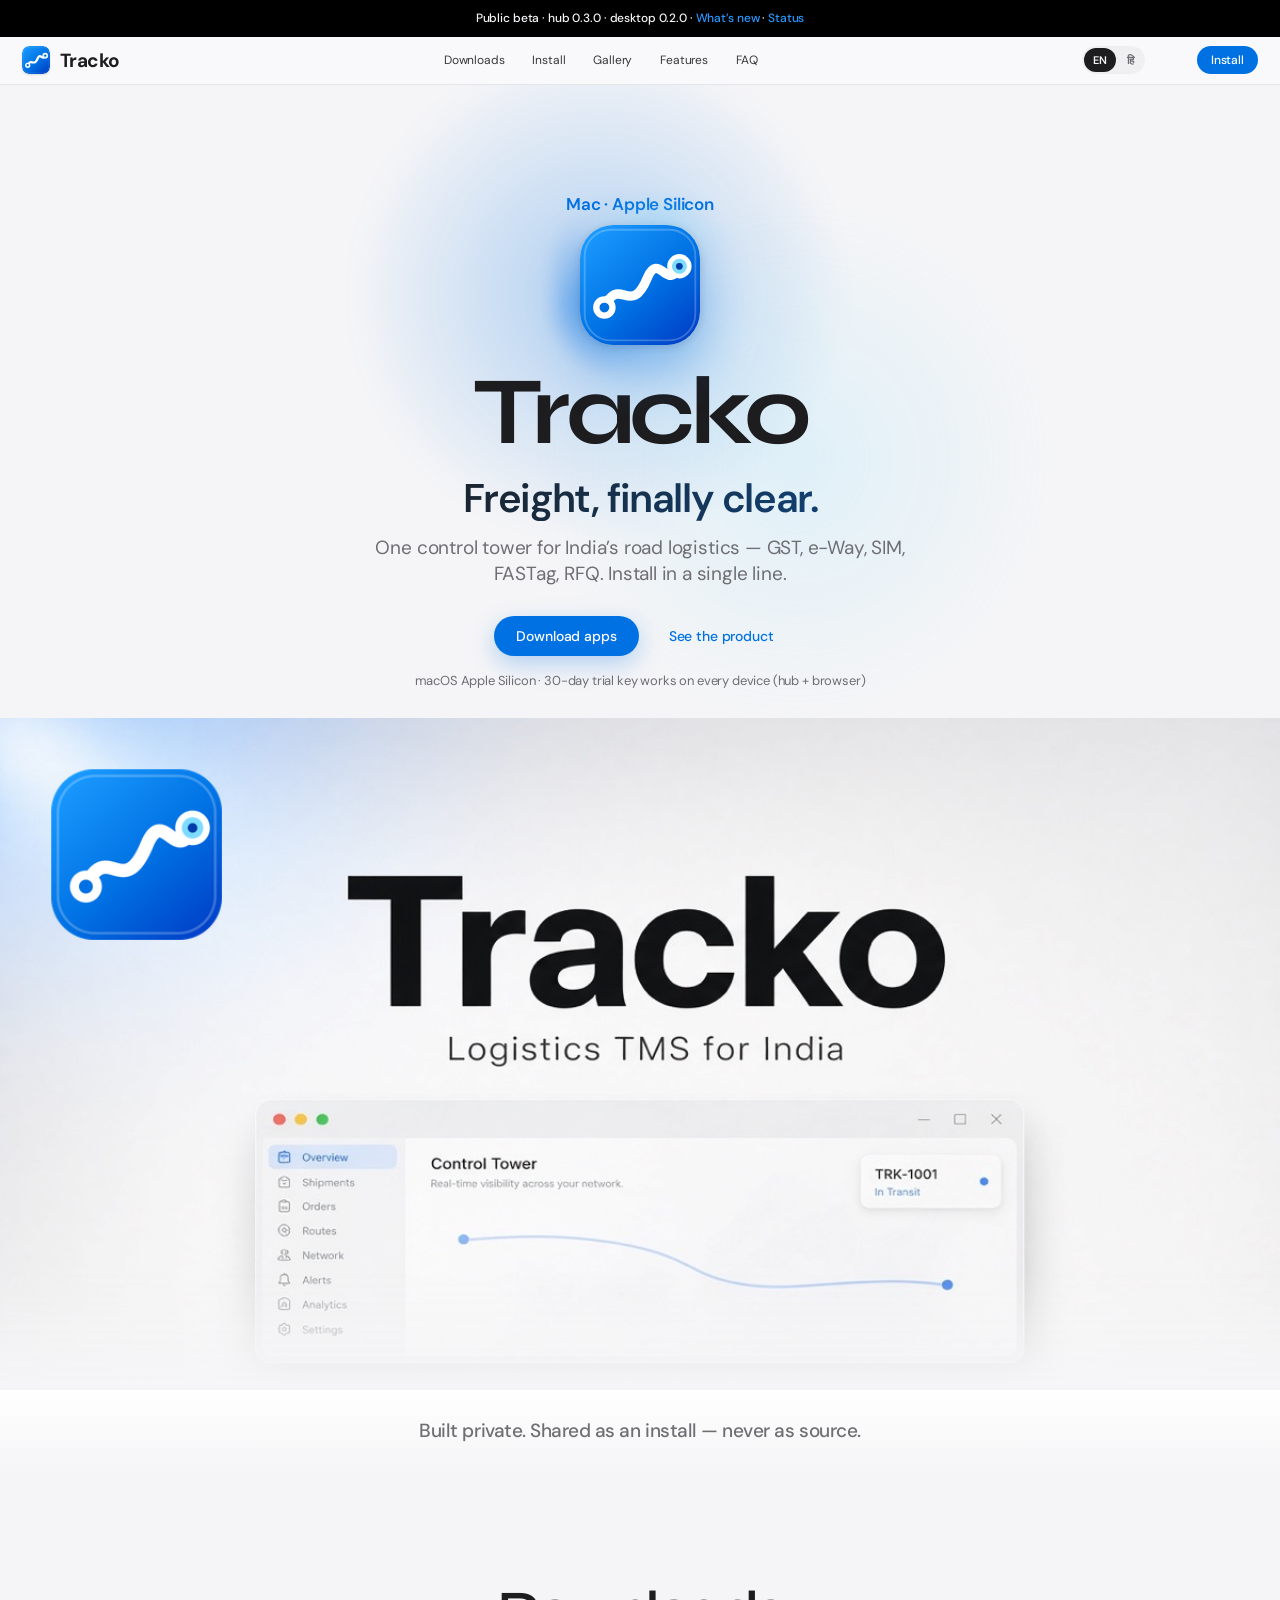
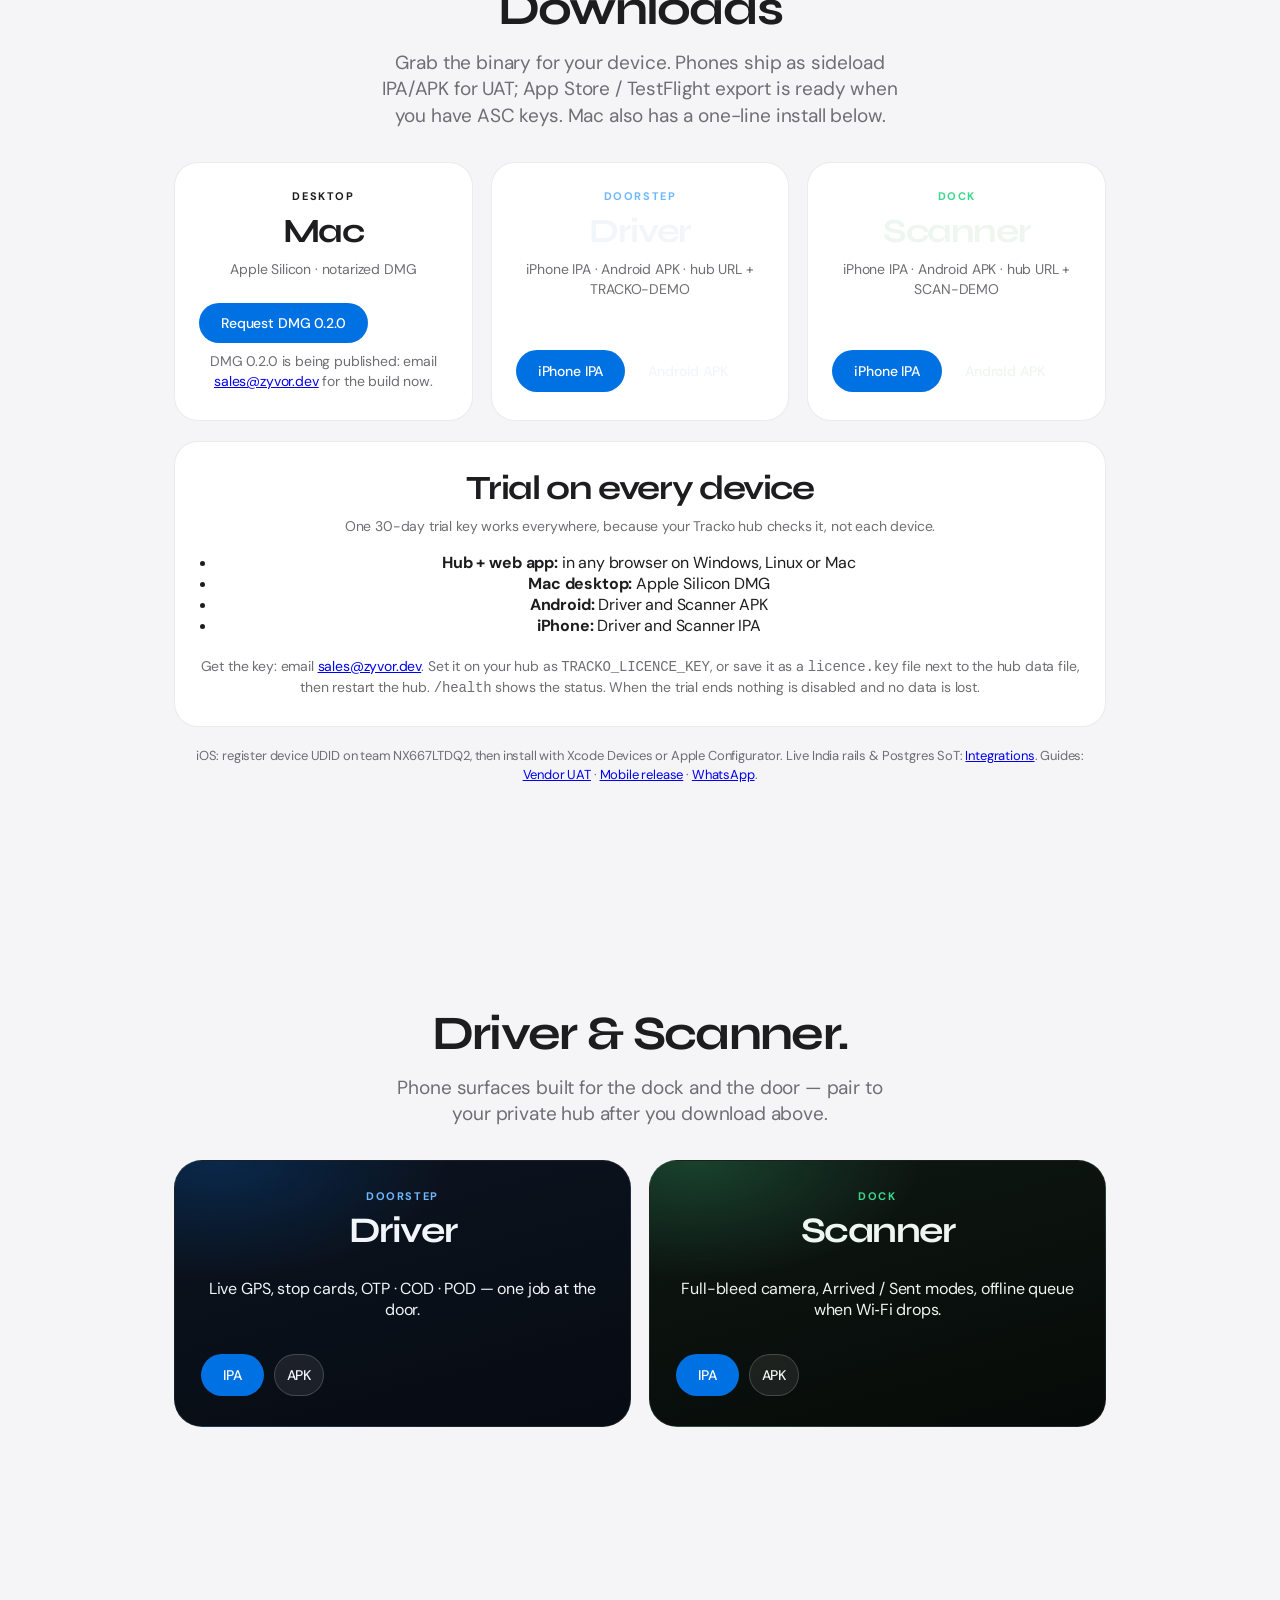
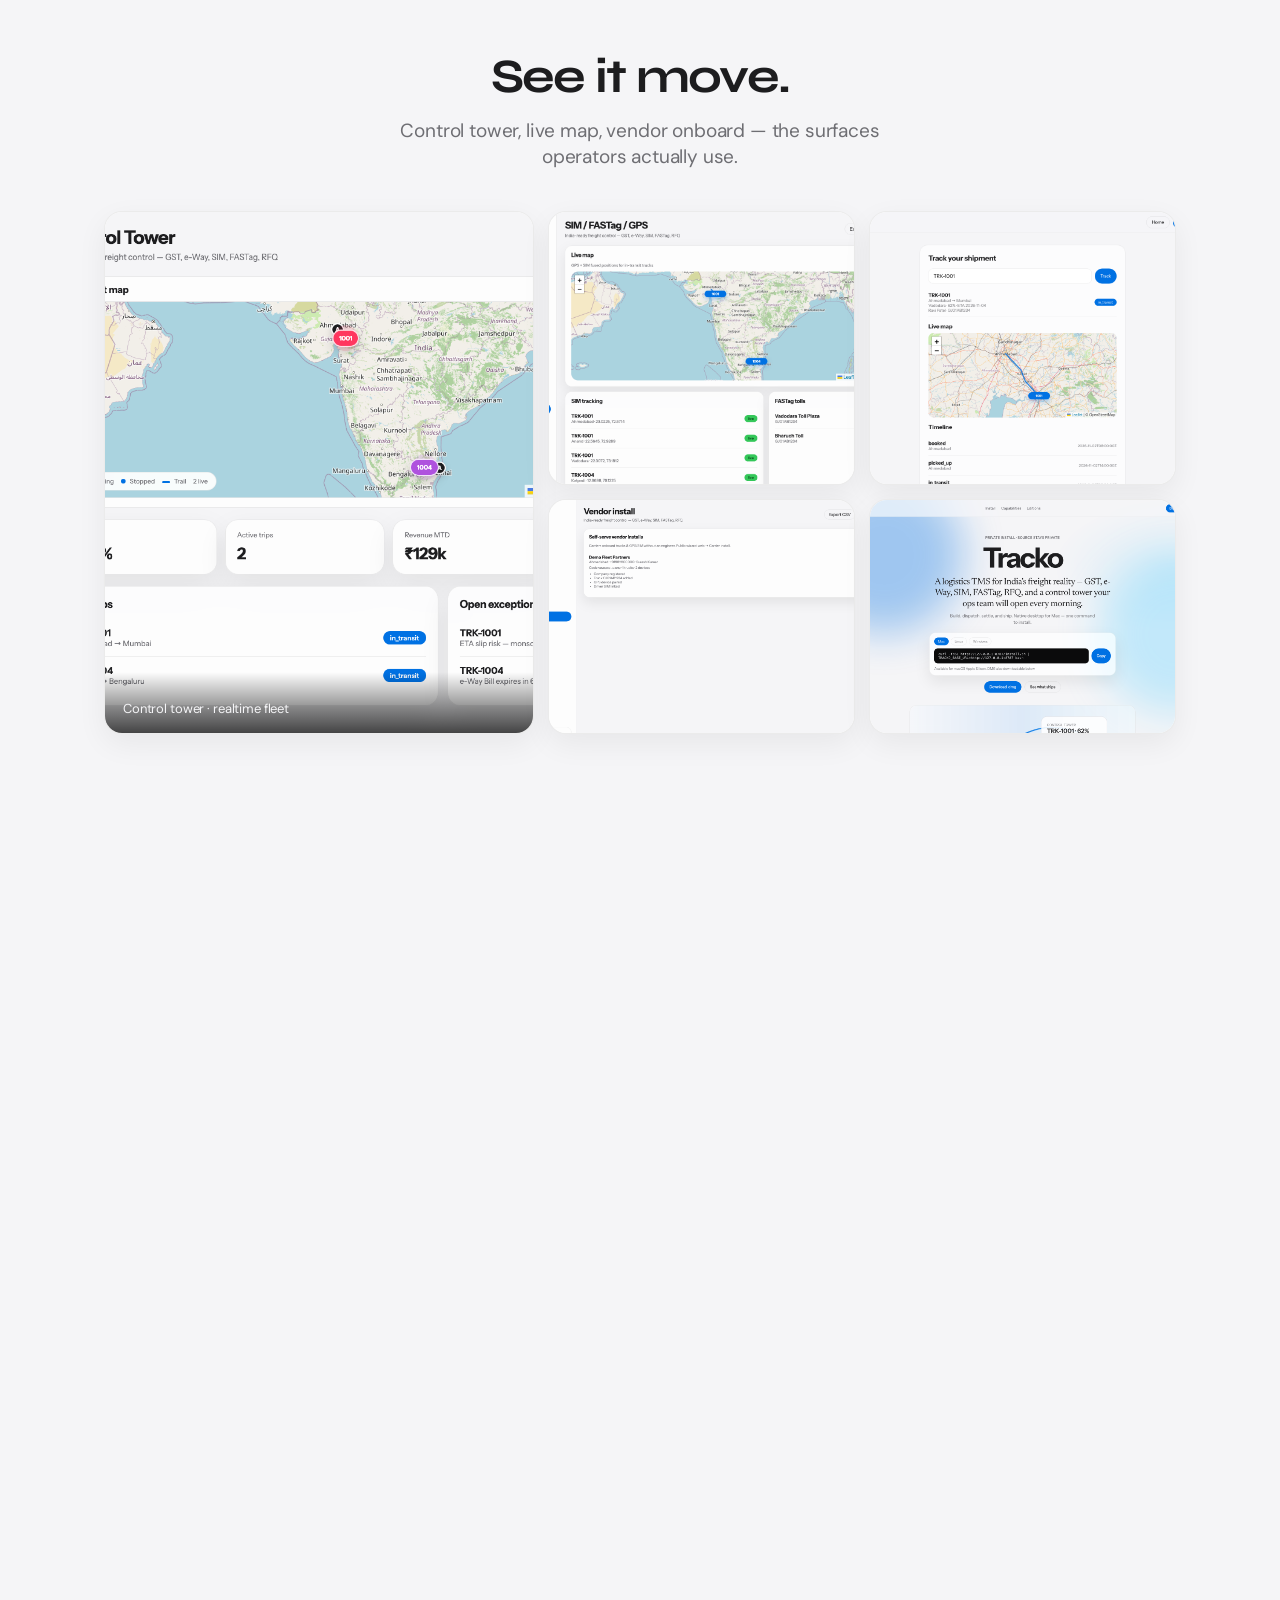
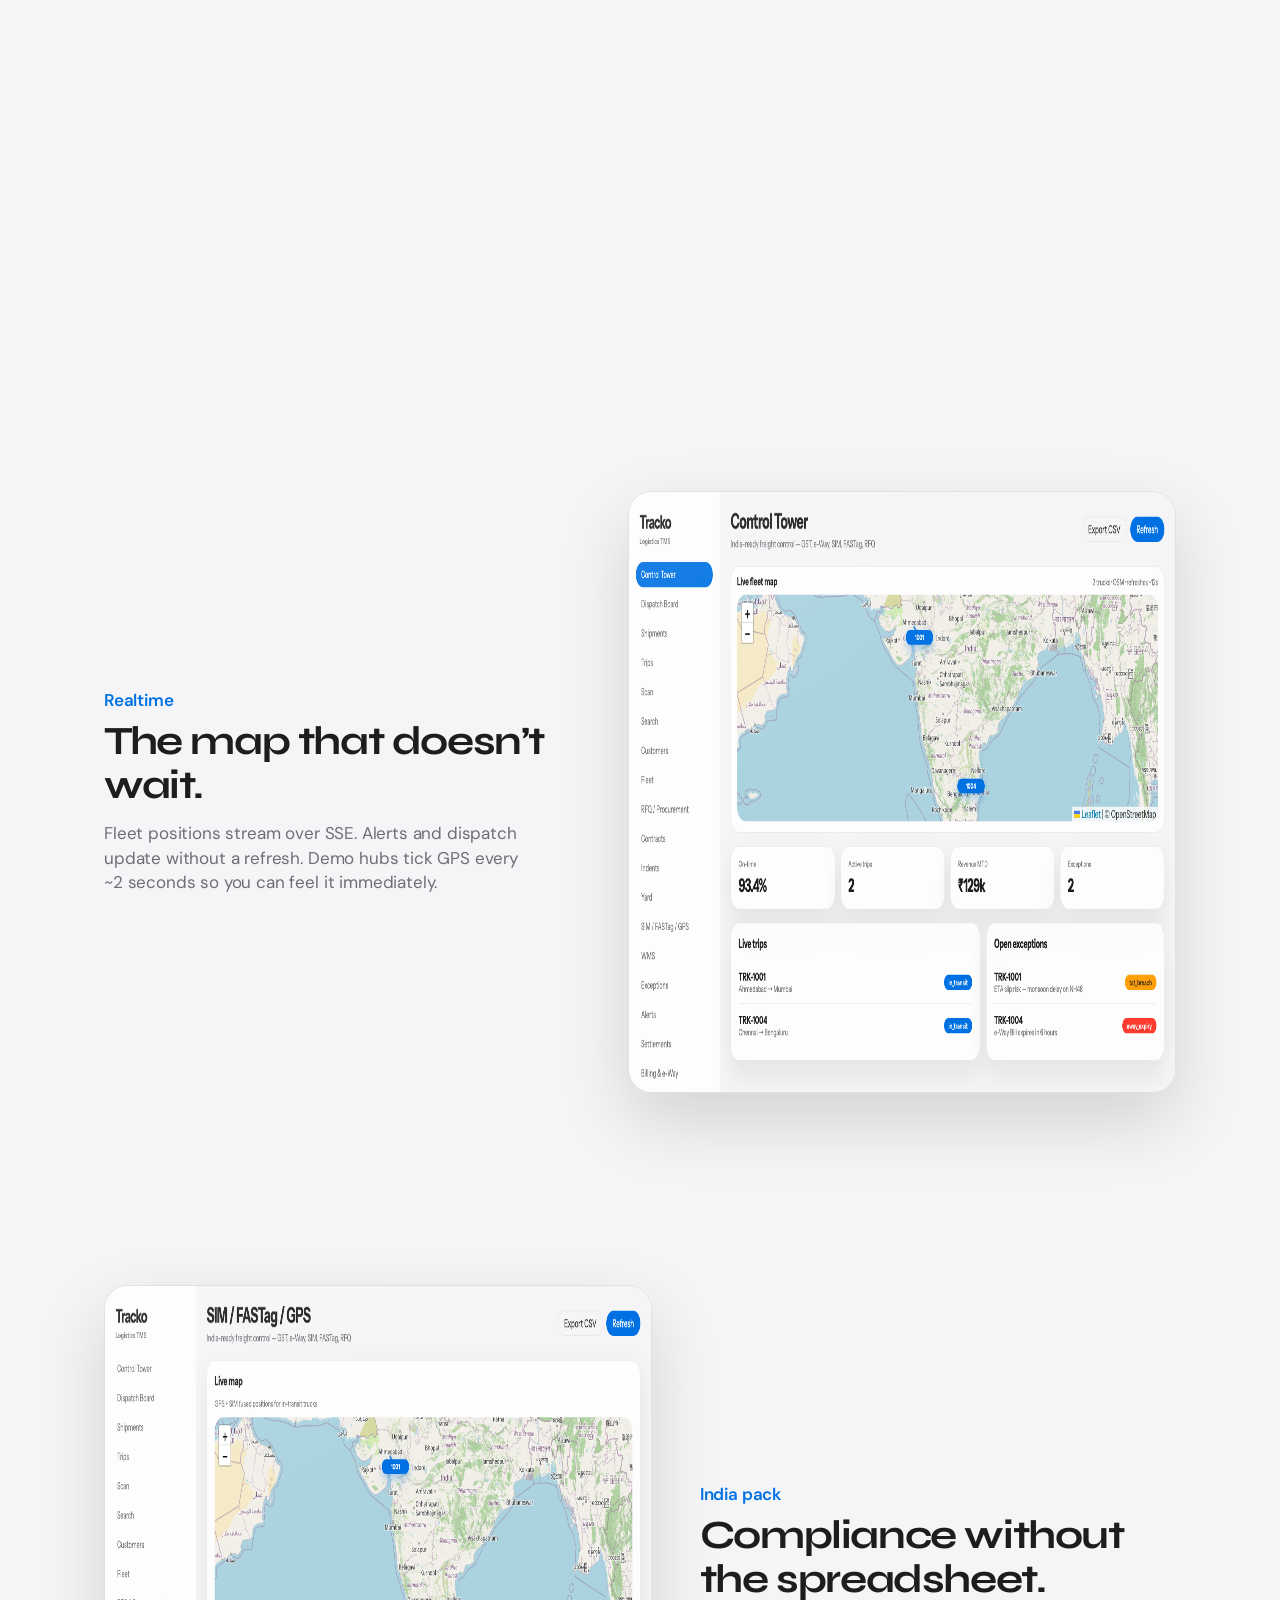
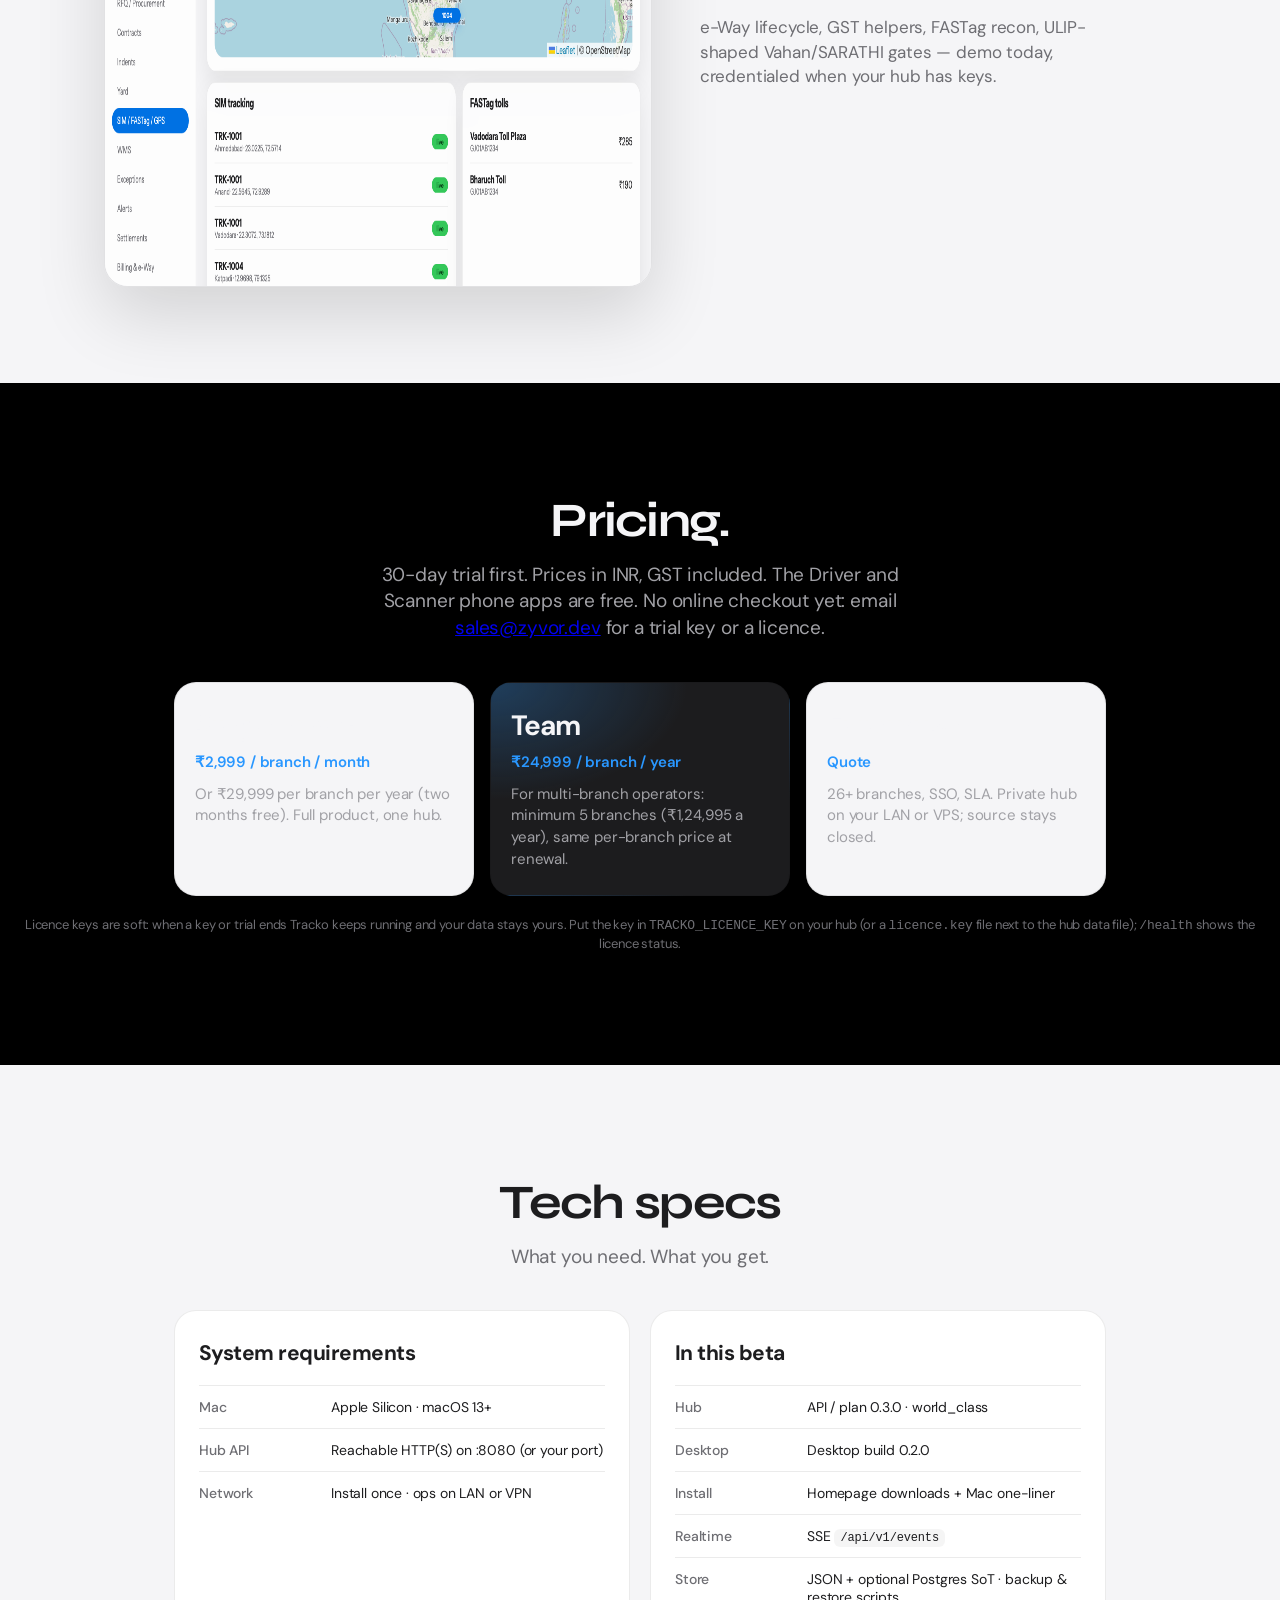
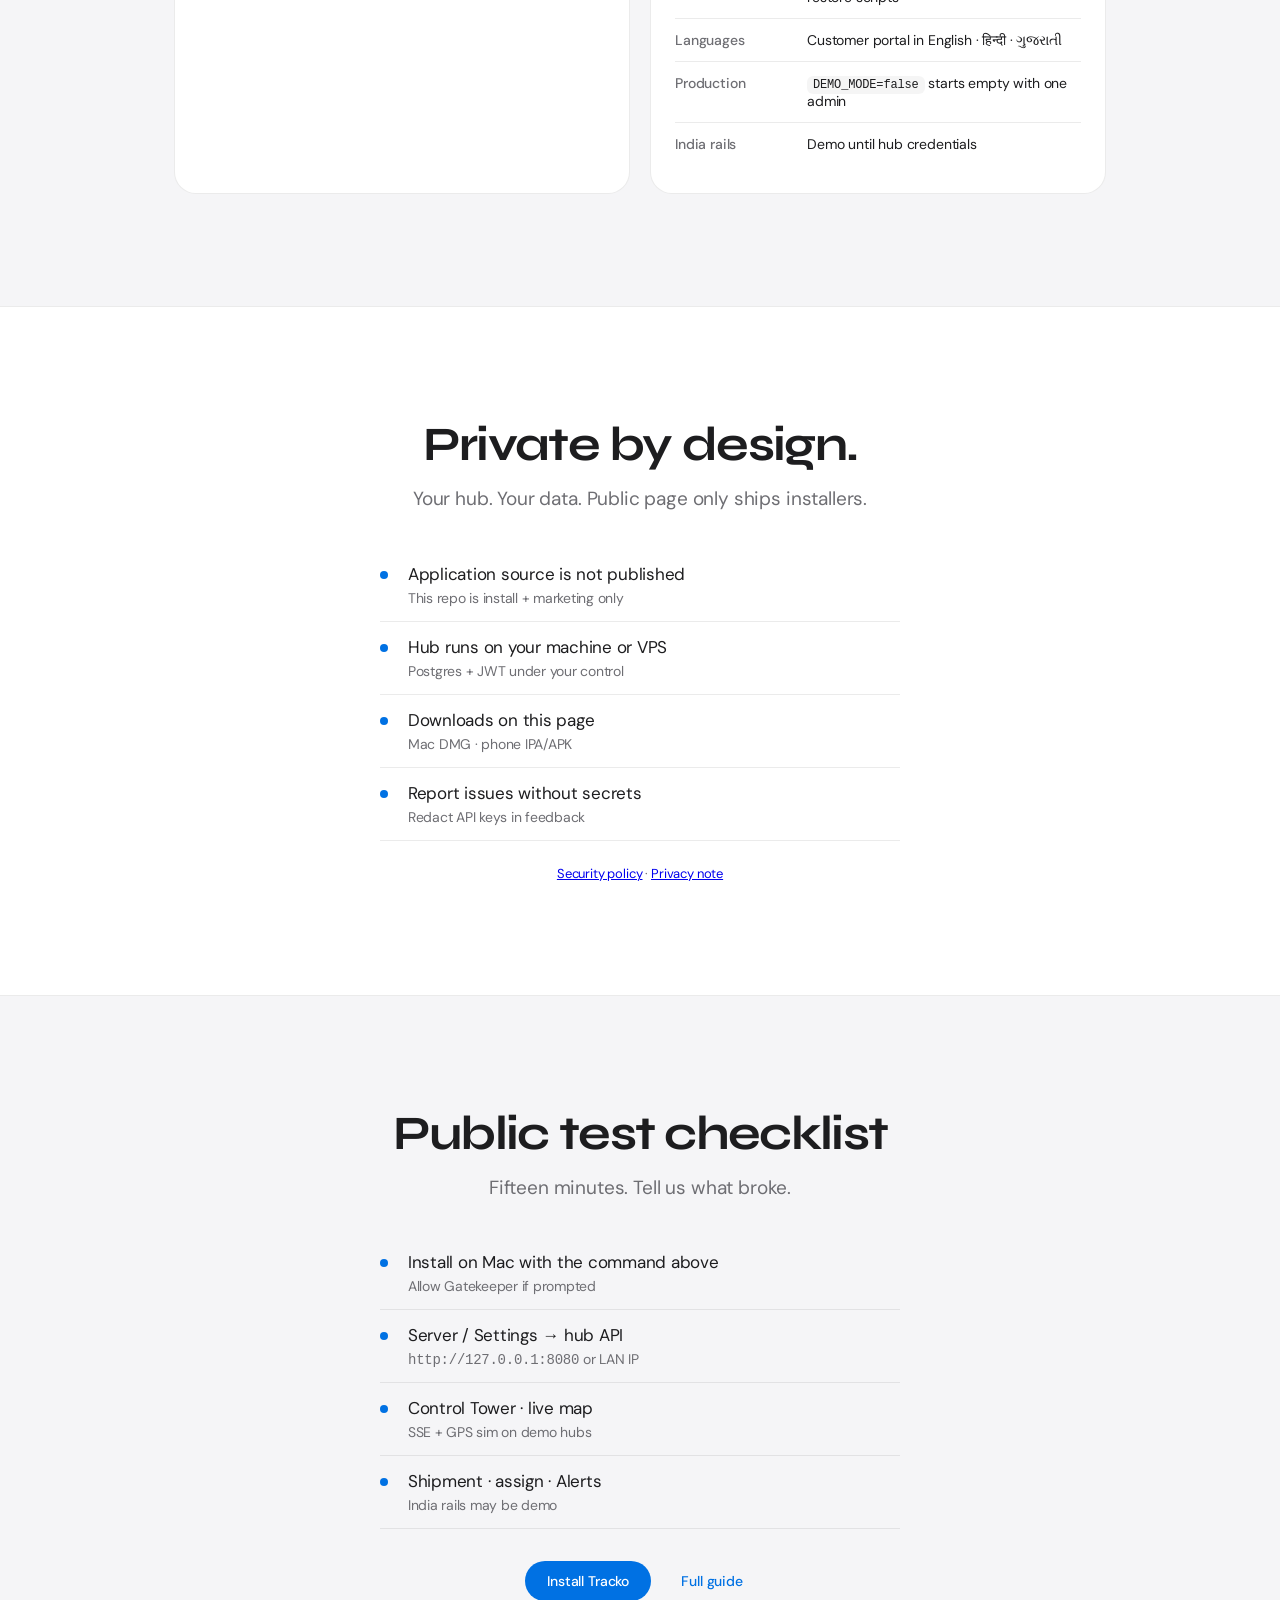
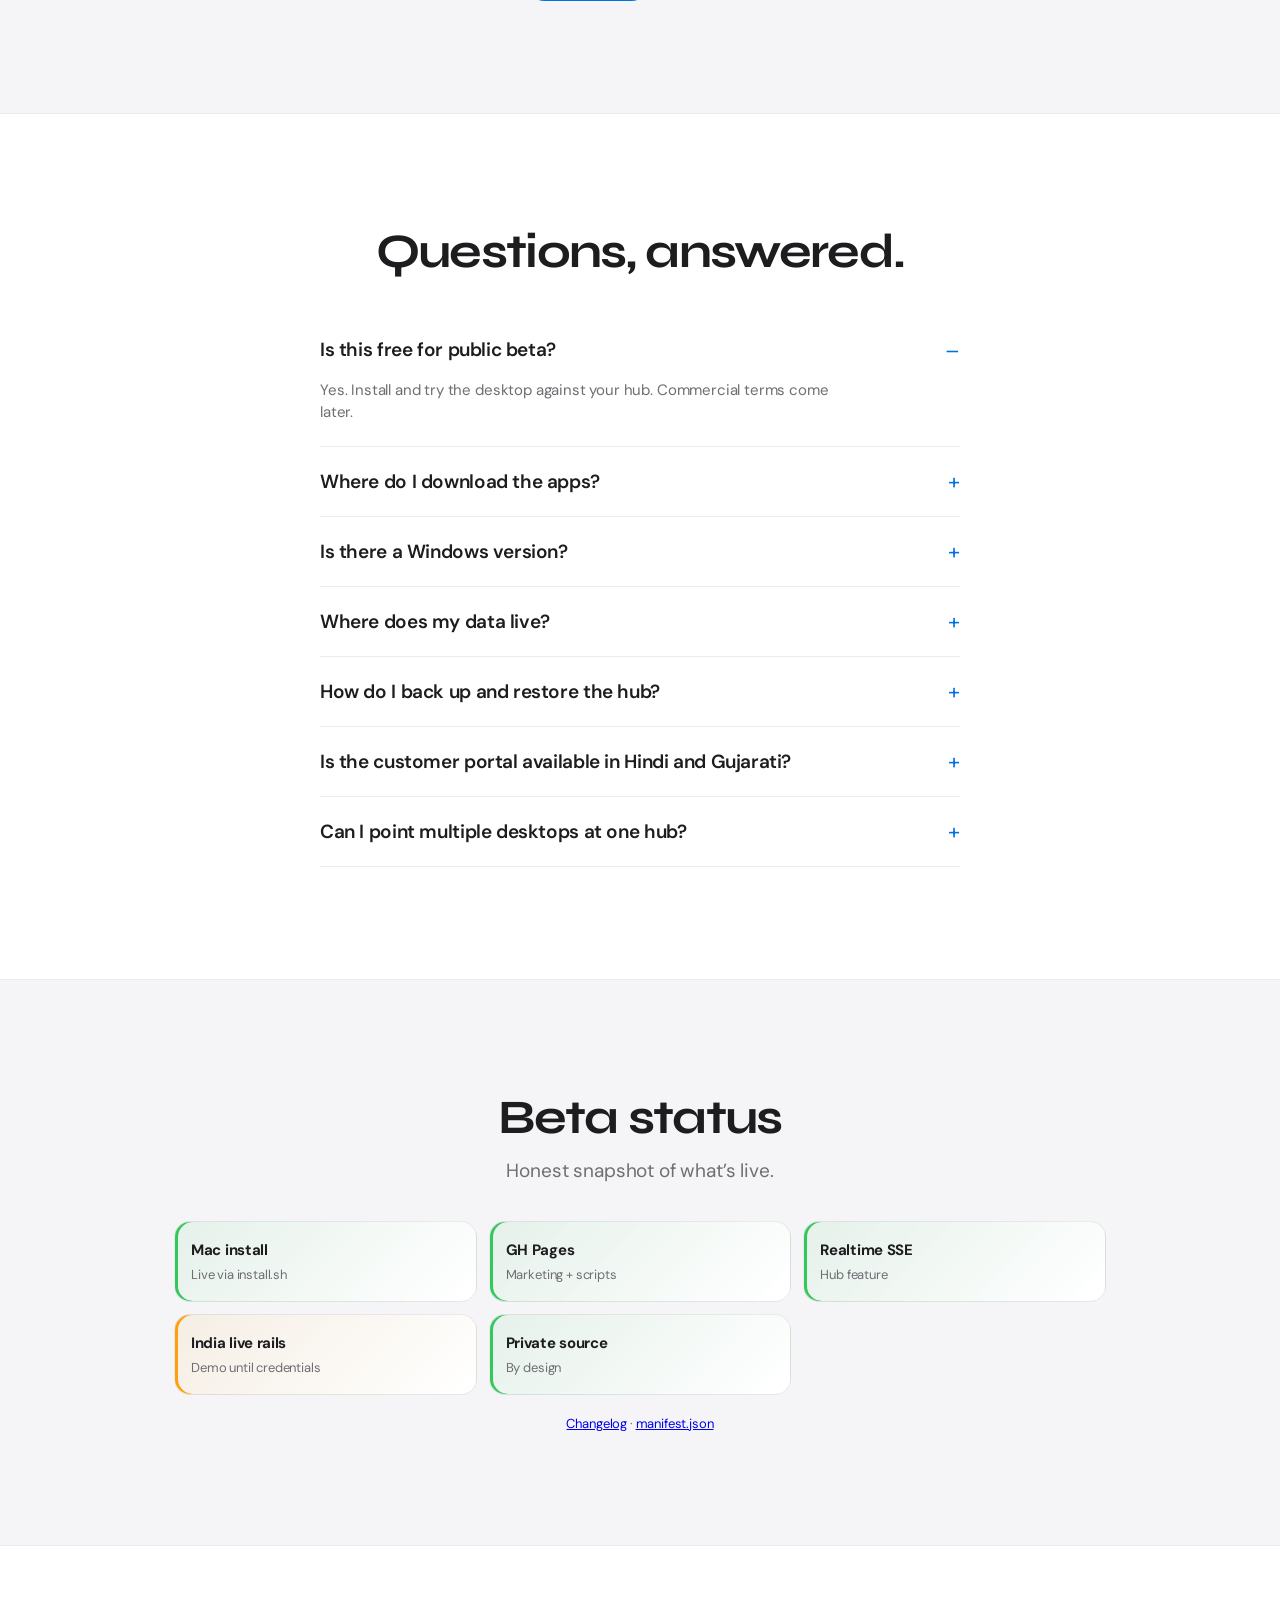
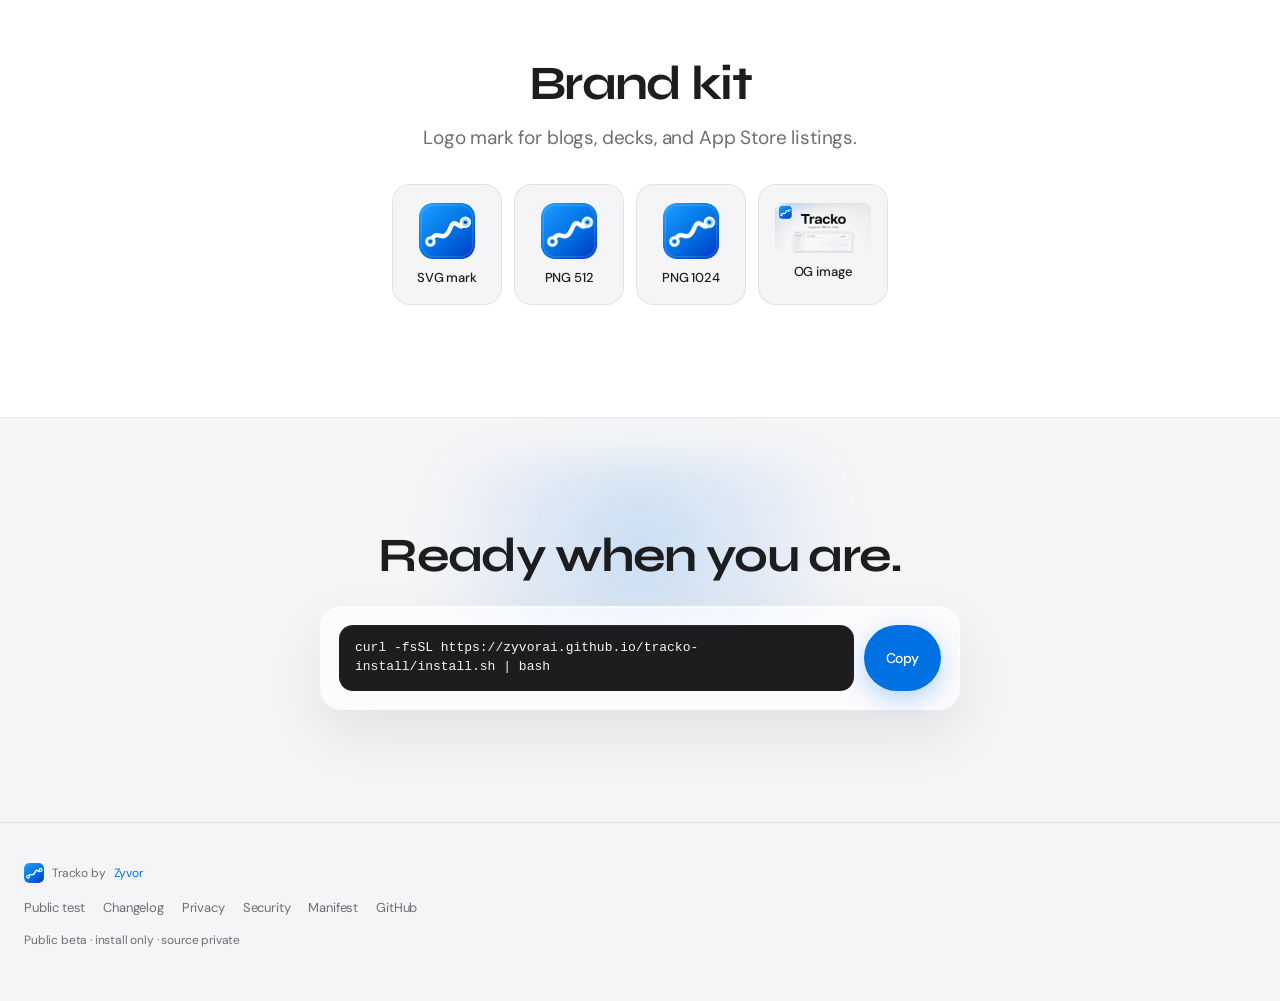
==== commit d147fb5e: "Offer the 30-day trial on every platform; honest DMG button; install.sh 404 message Co-Authored-By: " ====
--- a/index.html
+++ b/index.html
@@ -77,7 +77,7 @@
       {
         "@type": "Question",
         "name": "Is there a Windows version?",
-        "acceptedAnswer": { "@type": "Answer", "text": "No. Tracko desktop is Mac only (Apple Silicon). Phones use the Driver and Scanner apps." }
+        "acceptedAnswer": { "@type": "Answer", "text": "There is no native Windows desktop app. On Windows (and Linux) open Tracko in the browser against your hub, with the same 30-day trial key. Phones use the Driver and Scanner apps." }
       }
     ]
   }
@@ -158,8 +158,9 @@
           <h3>Mac</h3>
           <p>Apple Silicon · notarized DMG</p>
           <div class="download-actions">
-            <a class="btn" href="https://github.com/zyvorai/tracko-install/releases/download/v0.2.0/Tracko-TMS-0.2.0-aarch64.dmg" download>Download DMG</a>
+            <a class="btn" href="mailto:sales@zyvor.dev?subject=Tracko%20DMG%200.2.0%20build">Request DMG 0.2.0</a>
           </div>
+          <p class="hint">DMG 0.2.0 is being published: email <a href="mailto:sales@zyvor.dev">sales@zyvor.dev</a> for the build now.</p>
         </article>
         <article class="download-card driver-tone">
           <p class="phone-kicker">Doorstep</p>
@@ -179,6 +180,17 @@
             <a class="btn btn-ghost" href="./downloads/Tracko-Scanner.apk" download>Android APK</a>
           </div>
         </article>
+      </div>
+      <div class="download-card trial-block">
+        <h3>Trial on every device</h3>
+        <p>One 30-day trial key works everywhere, because your Tracko hub checks it, not each device.</p>
+        <ul>
+          <li><strong>Hub + web app:</strong> in any browser on Windows, Linux or Mac</li>
+          <li><strong>Mac desktop:</strong> Apple Silicon DMG</li>
+          <li><strong>Android:</strong> Driver and Scanner APK</li>
+          <li><strong>iPhone:</strong> Driver and Scanner IPA</li>
+        </ul>
+        <p>Get the key: email <a href="mailto:sales@zyvor.dev">sales@zyvor.dev</a>. Set it on your hub as <code>TRACKO_LICENCE_KEY</code>, or save it as a <code>licence.key</code> file next to the hub data file, then restart the hub. <code>/health</code> shows the status. When the trial ends nothing is disabled and no data is lost.</p>
       </div>
       <p class="hint phones-hint">iOS: register device UDID on team NX667LTDQ2, then install with Xcode Devices or Apple Configurator. Live India rails &amp; Postgres SoT: <a href="./INTEGRATIONS.md">Integrations</a>. Guides: <a href="./VENDOR_UAT.md">Vendor UAT</a> · <a href="./MOBILE_RELEASE.md">Mobile release</a> · <a href="./WHATSAPP.md">WhatsApp</a>.</p>
     </section>
@@ -399,7 +411,7 @@
           </details>
           <details>
             <summary>Is there a Windows version?</summary>
-            <p>No. The desktop app is Mac only (Apple Silicon). Phones use the Driver and Scanner apps.</p>
+            <p>There is no native Windows desktop app. On Windows (and Linux) open Tracko in the browser against your hub, with the same 30-day trial key. Phones use the Driver and Scanner apps.</p>
           </details>
           <details>
             <summary>Where does my data live?</summary>
--- a/styles.css
+++ b/styles.css
@@ -1312,3 +1312,6 @@
   display: flex;
   flex-direction: column;
 }
+
+.trial-block { margin-top: 1.25rem; }
+.trial-block ul { margin: .5rem 0 .75rem 1.1rem; padding: 0; }
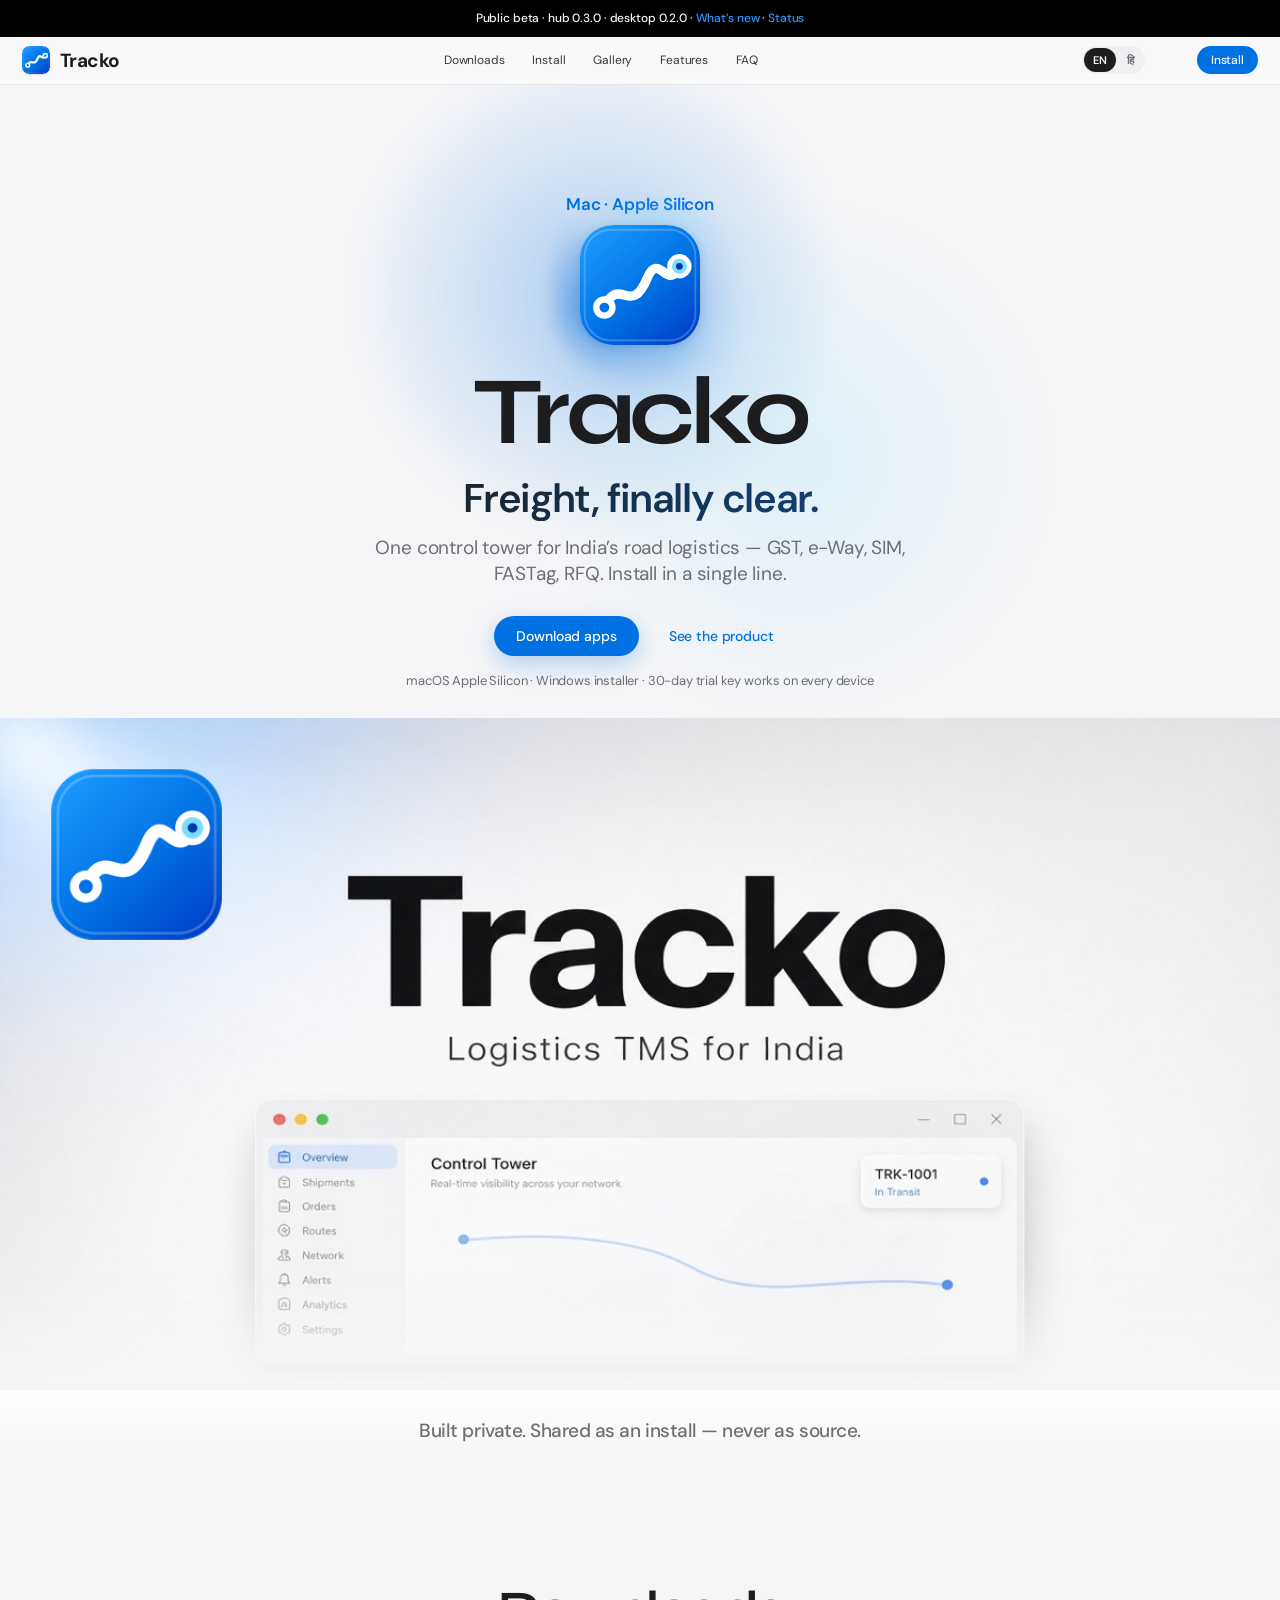
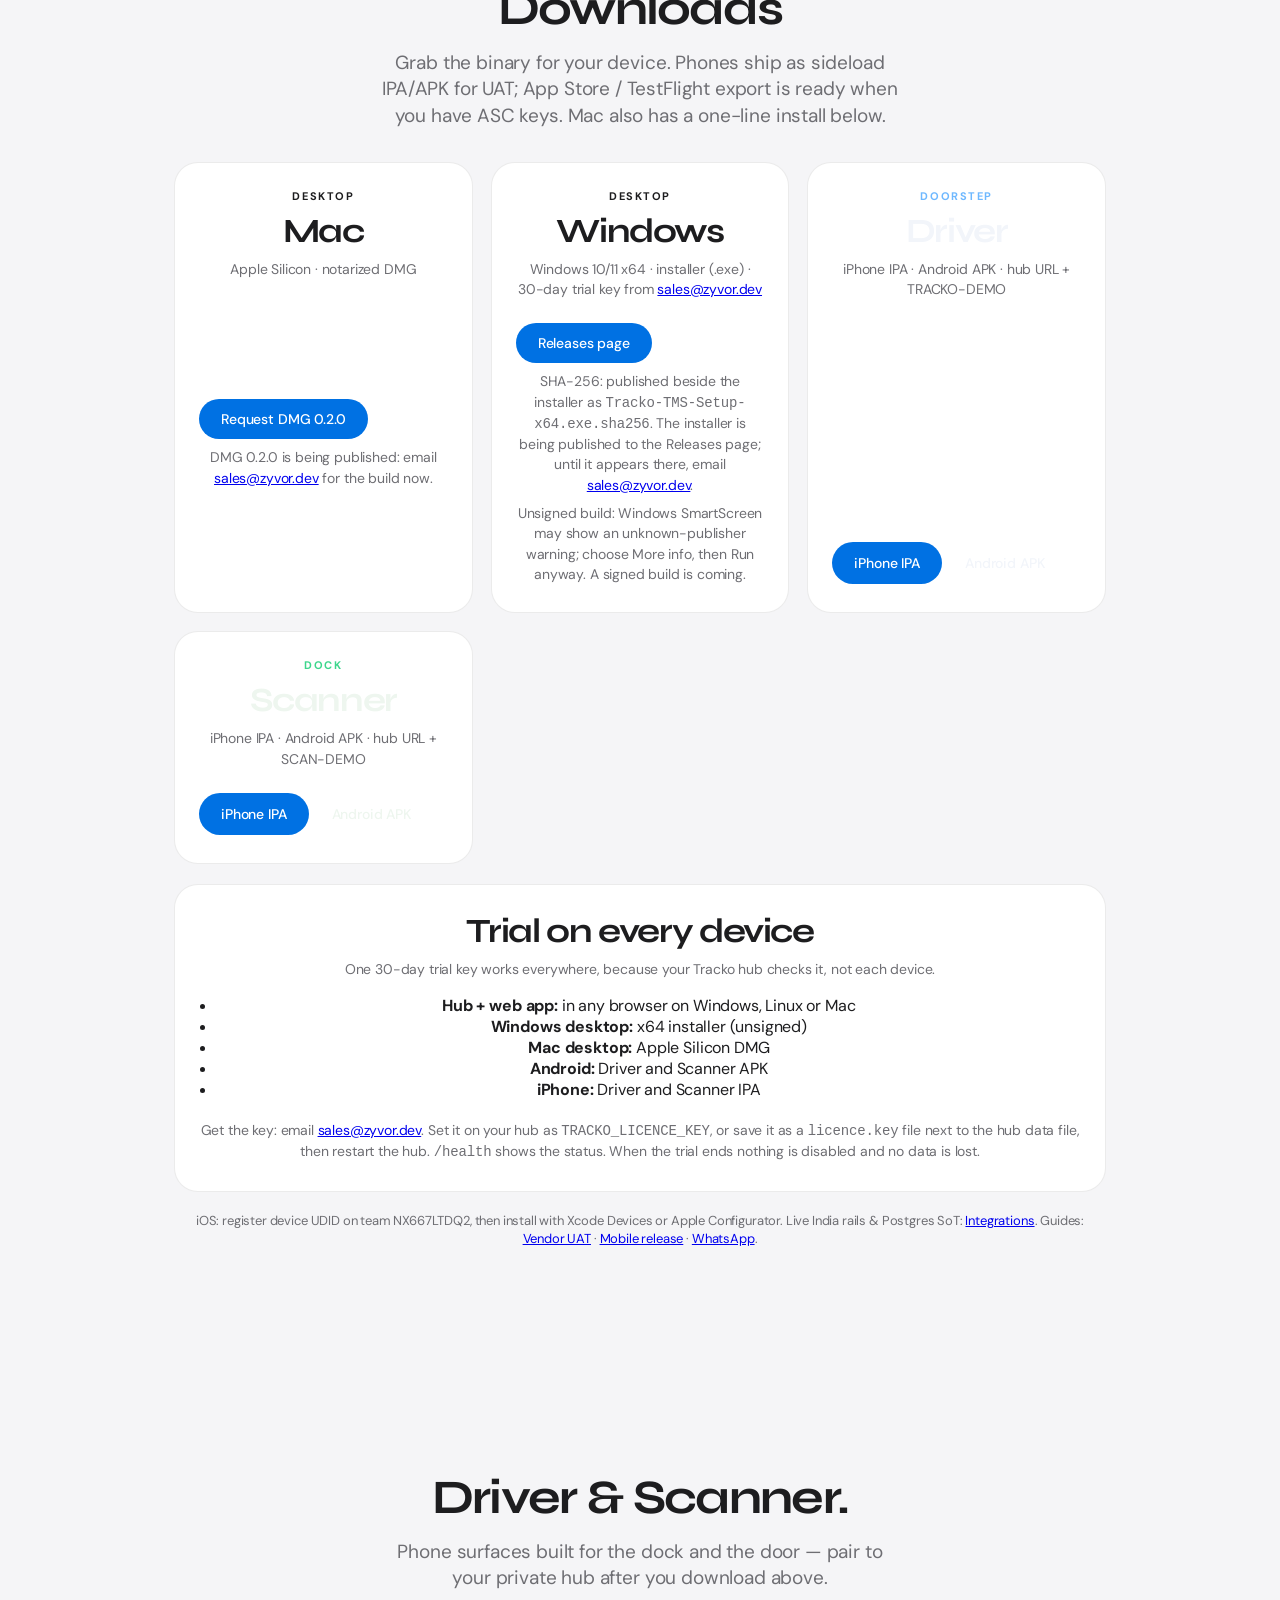
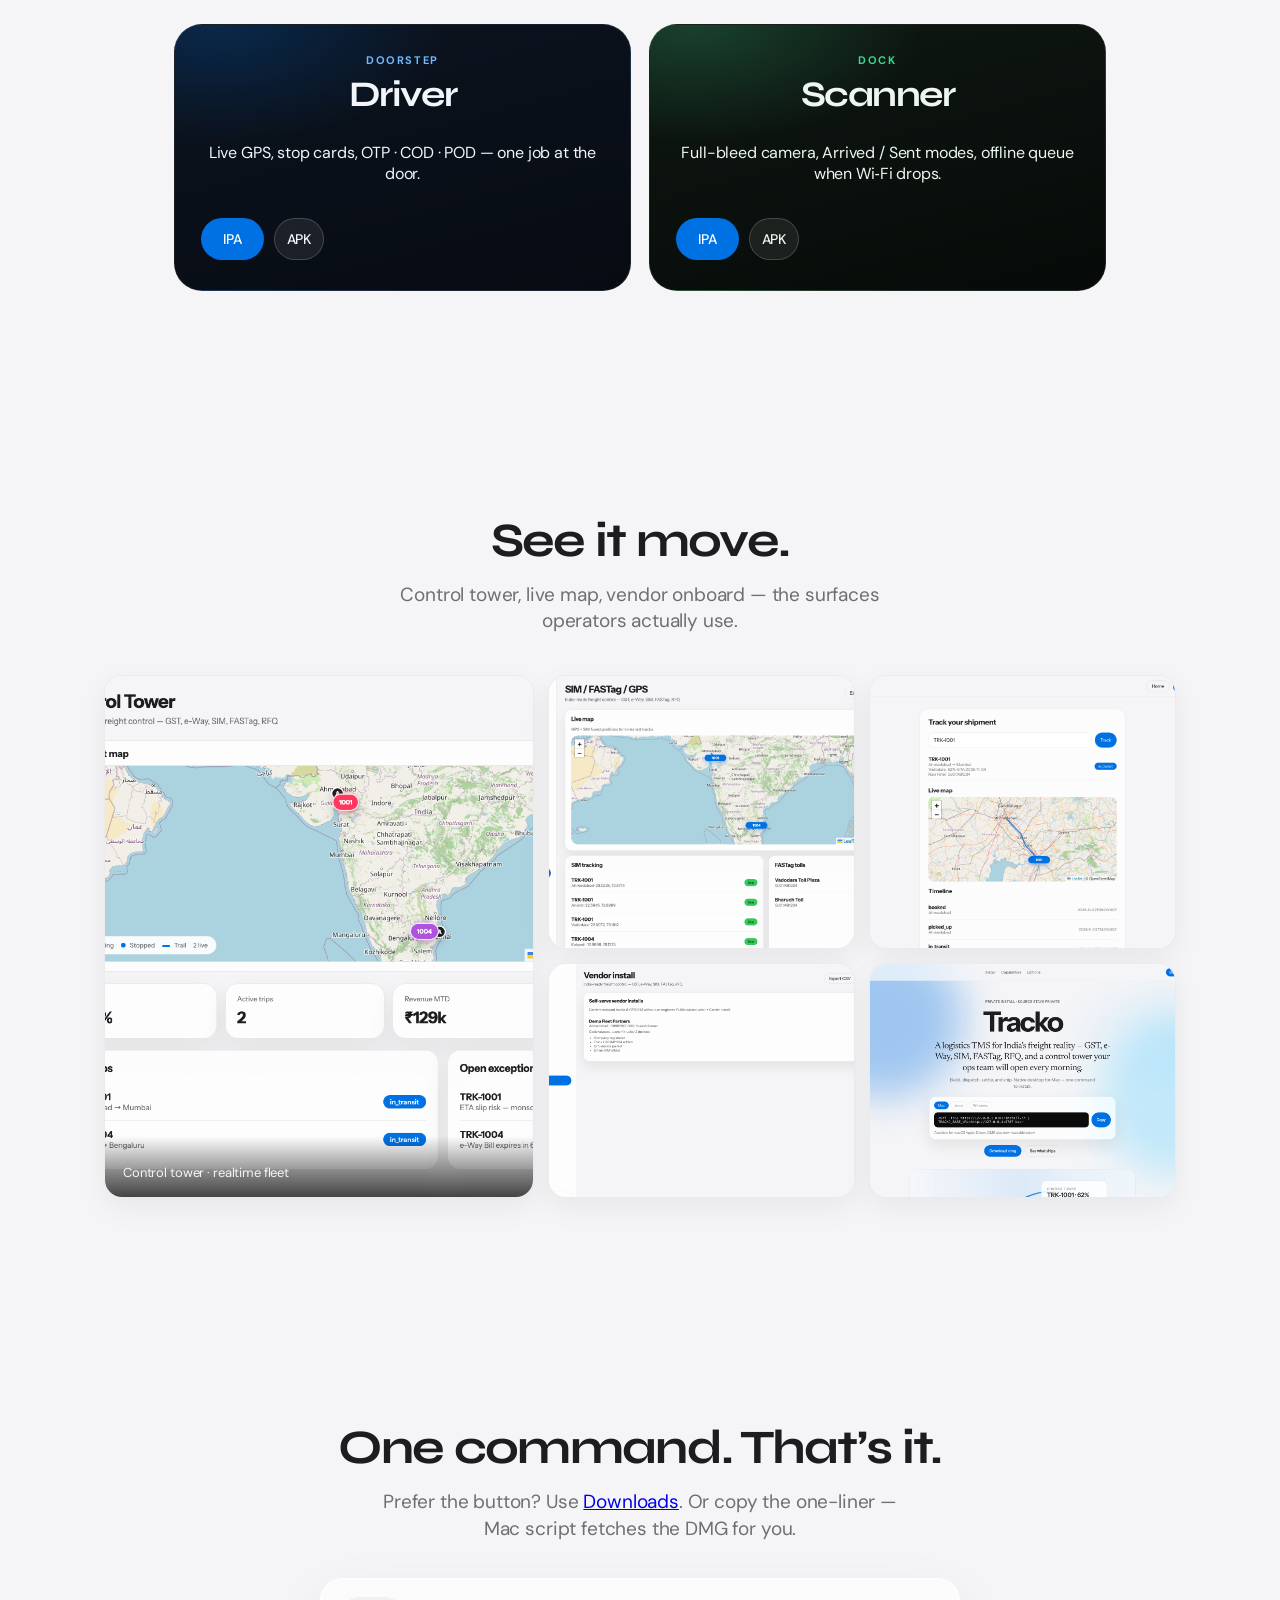
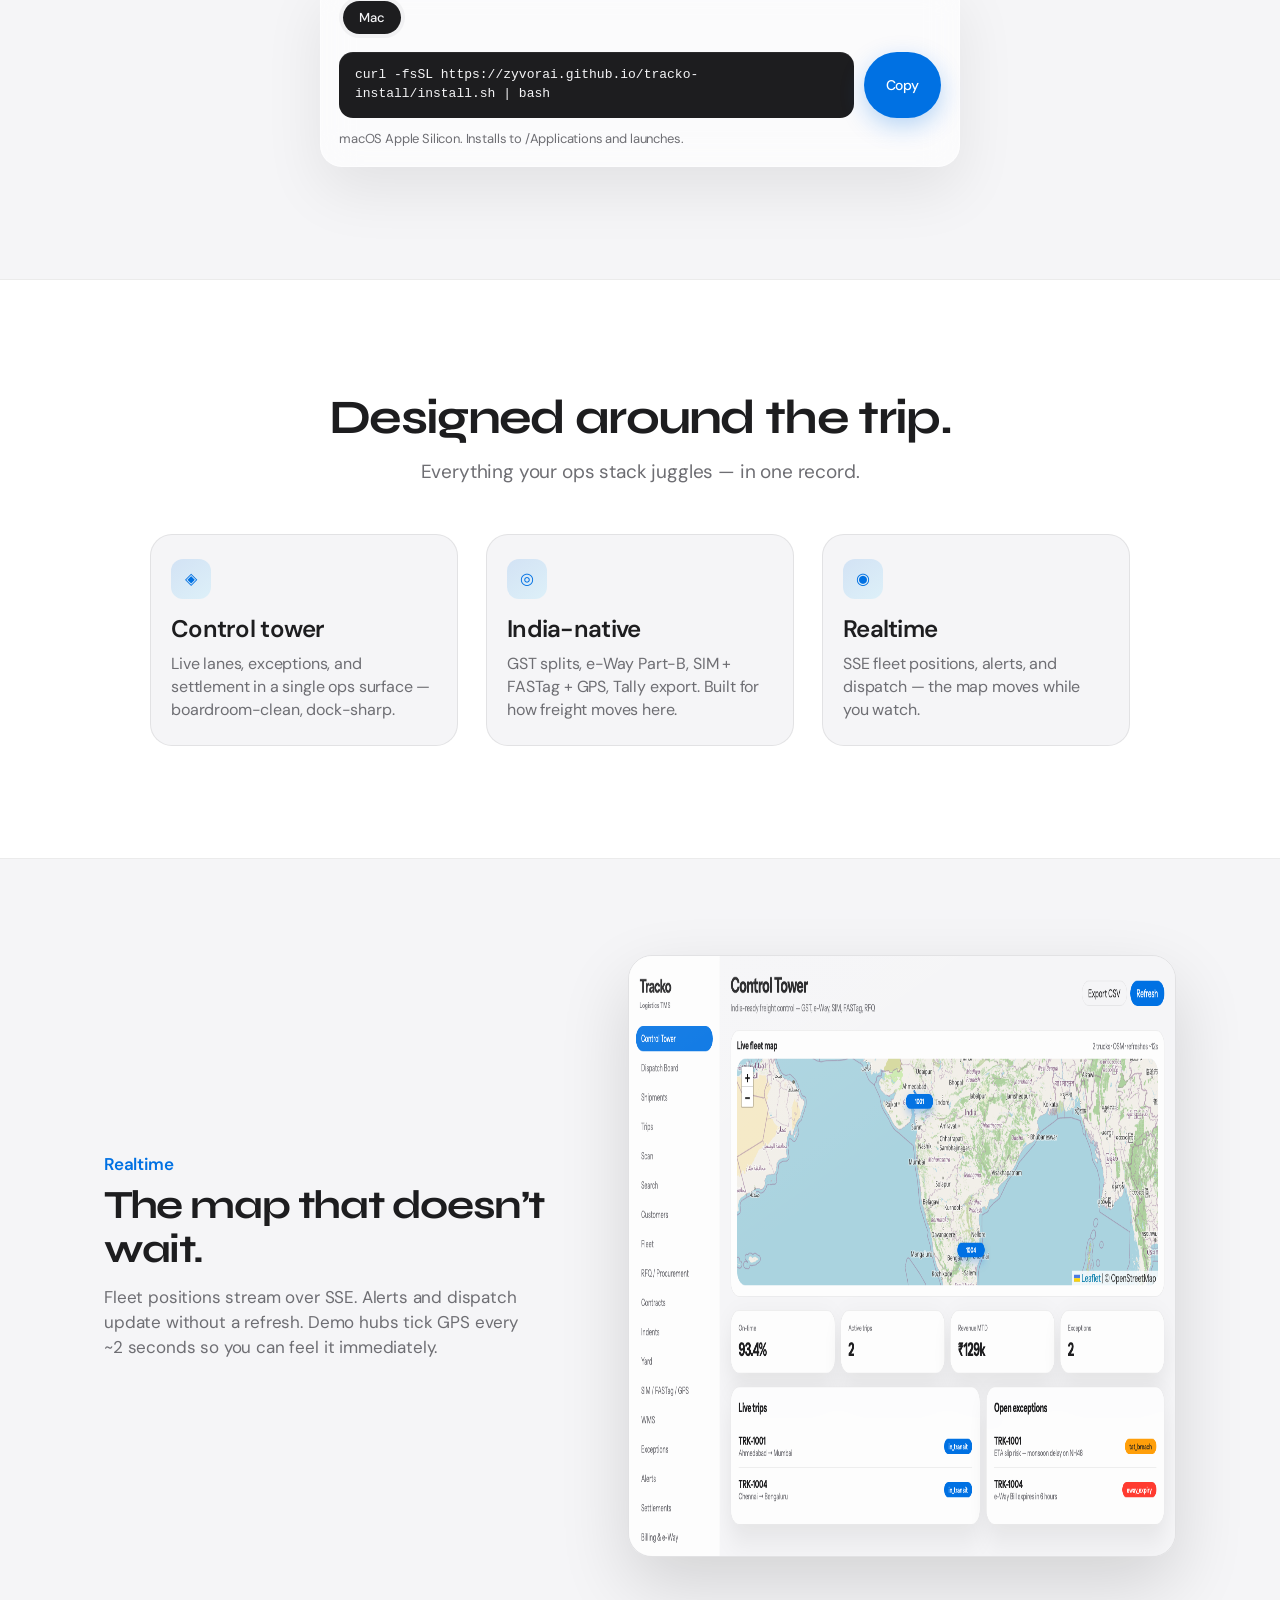
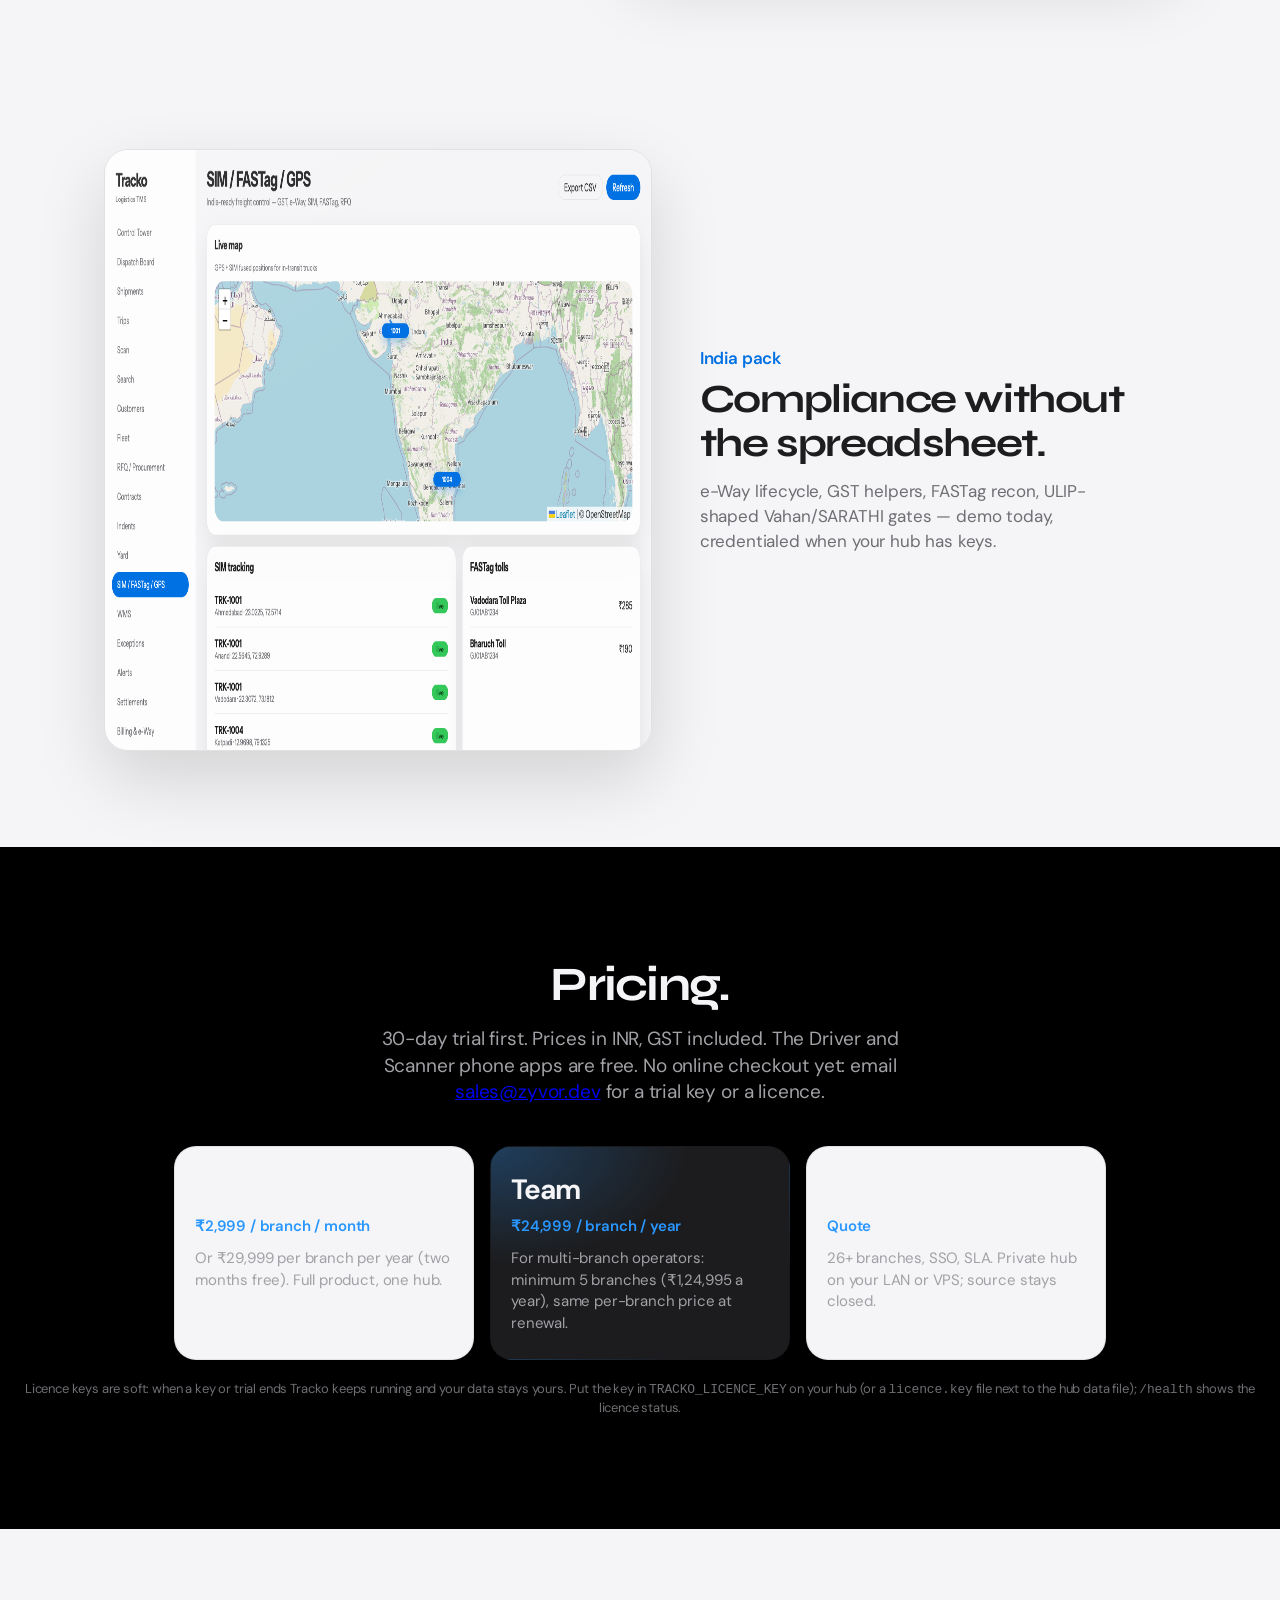
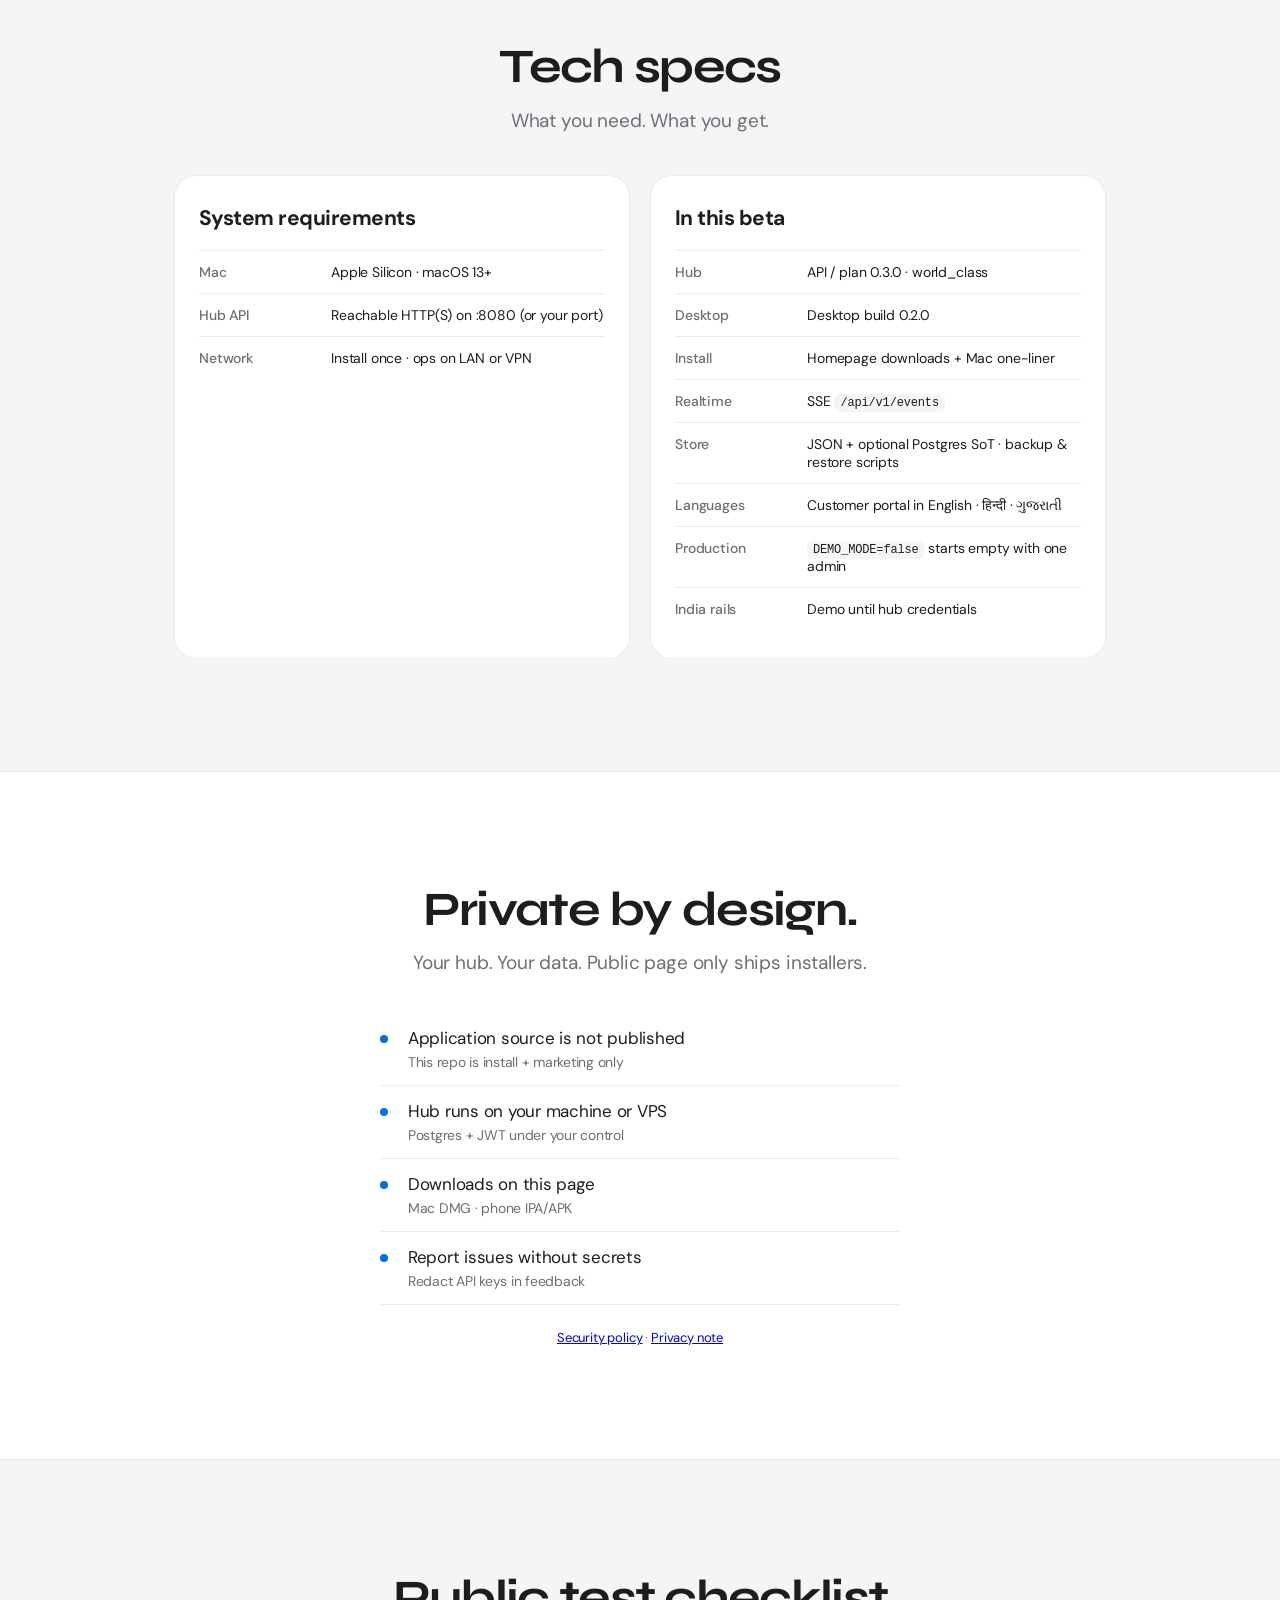
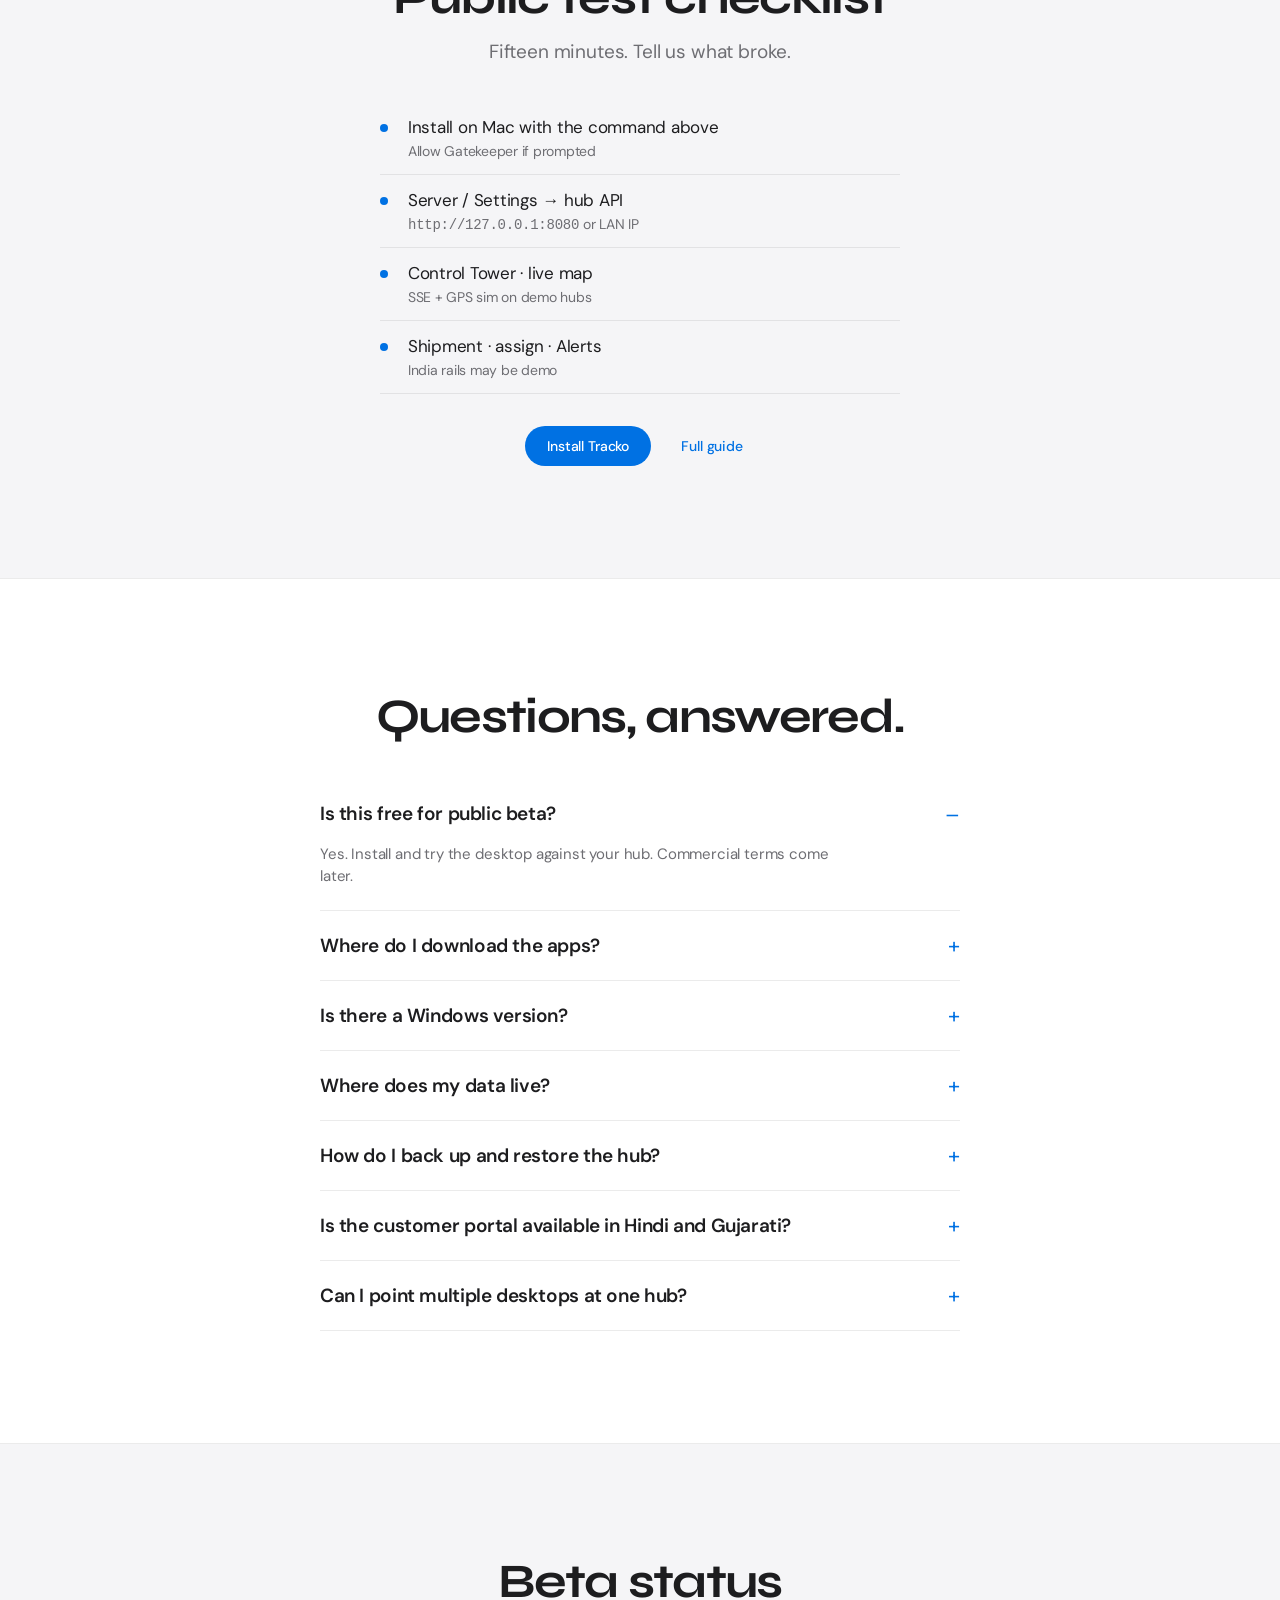
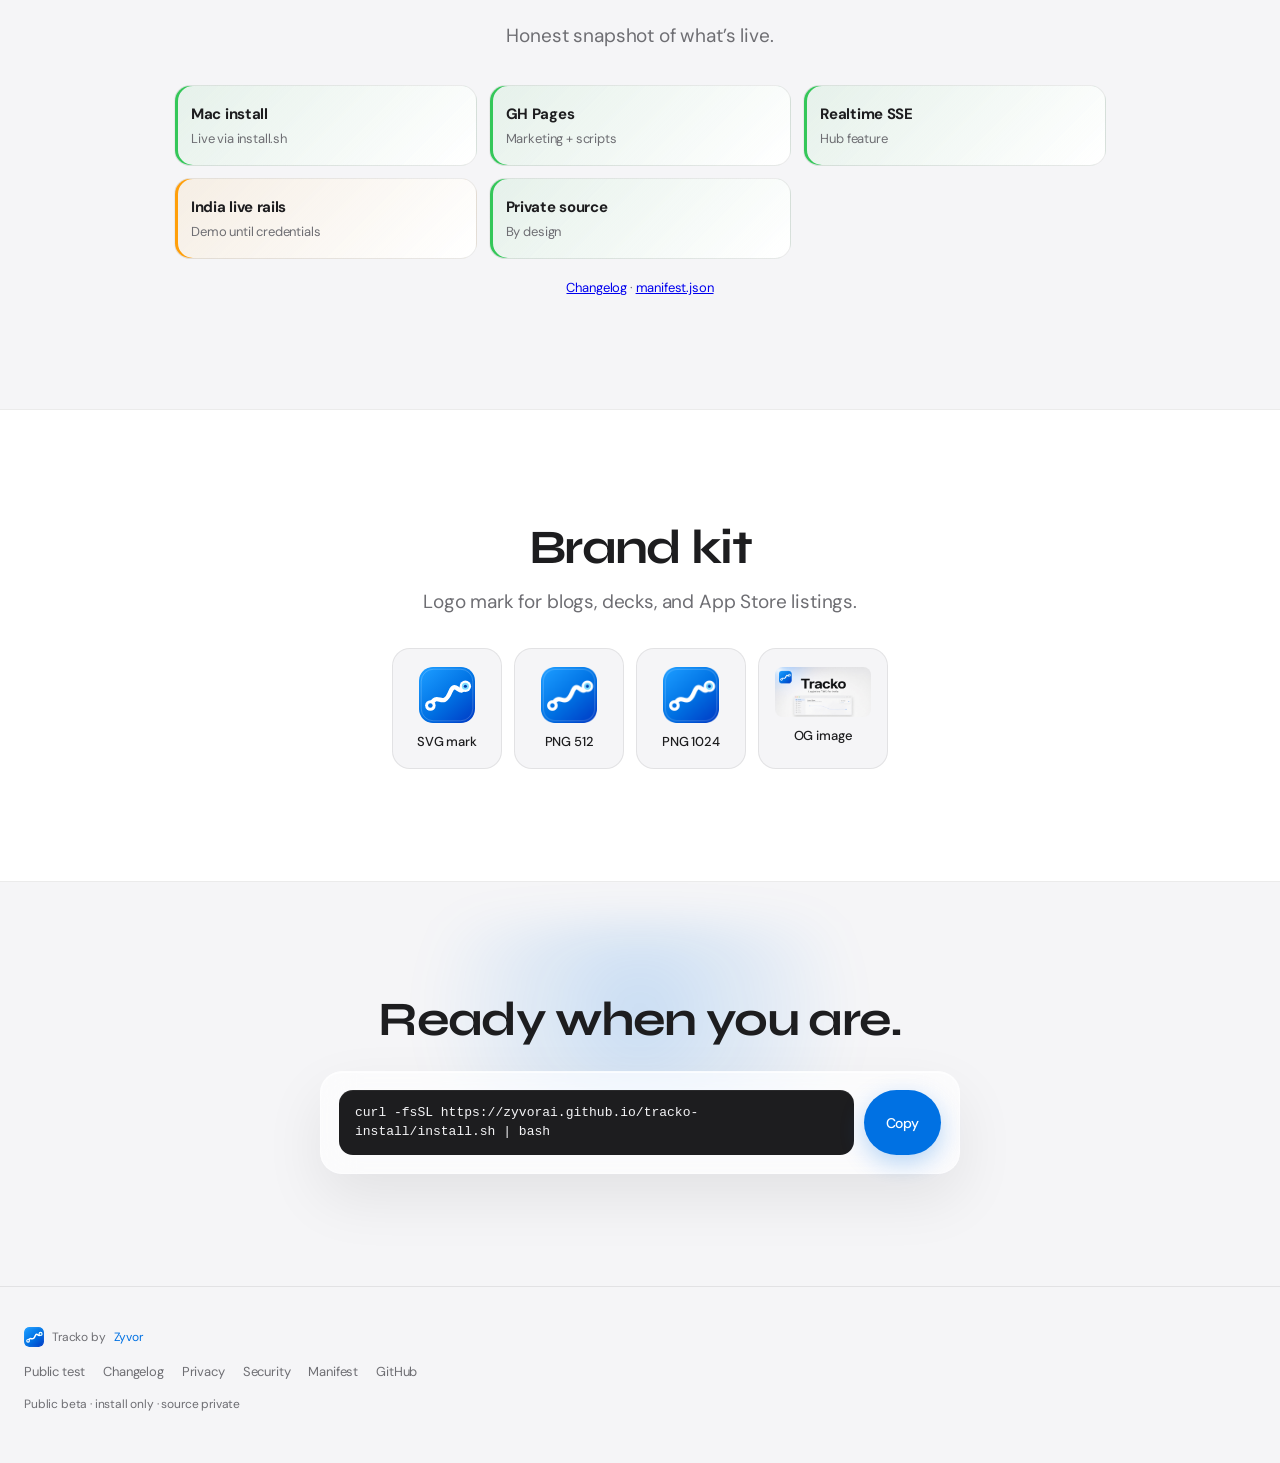
==== commit d36487c8: "Site: Windows download card, unsigned note, FAQ and JSON-LD Co-Authored-By: Claude Sonnet 5.5 <norep" ====
--- a/index.html
+++ b/index.html
@@ -77,7 +77,7 @@
       {
         "@type": "Question",
         "name": "Is there a Windows version?",
-        "acceptedAnswer": { "@type": "Answer", "text": "There is no native Windows desktop app. On Windows (and Linux) open Tracko in the browser against your hub, with the same 30-day trial key. Phones use the Driver and Scanner apps." }
+        "acceptedAnswer": { "@type": "Answer", "text": "Yes. A Windows 10/11 (x64) installer is built unsigned in CI, so Windows SmartScreen may show an unknown-publisher warning (choose More info, then Run anyway; a signed build is coming). It uses the same 30-day trial key. Linux uses the browser against your hub. Phones use the Driver and Scanner apps." }
       }
     ]
   }
@@ -162,6 +162,16 @@
           </div>
           <p class="hint">DMG 0.2.0 is being published: email <a href="mailto:sales@zyvor.dev">sales@zyvor.dev</a> for the build now.</p>
         </article>
+        <article class="download-card">
+          <p class="phone-kicker">Desktop</p>
+          <h3>Windows</h3>
+          <p>Windows 10/11 x64 · installer (.exe) · 30-day trial key from <a href="mailto:sales@zyvor.dev?subject=Tracko%20Windows%2030-day%20trial%20key">sales@zyvor.dev</a></p>
+          <div class="download-actions">
+            <a class="btn" href="https://github.com/zyvorai/tracko-install/releases">Releases page</a>
+          </div>
+          <p class="hint">SHA-256: published beside the installer as <code>Tracko-TMS-Setup-x64.exe.sha256</code>. The installer is being published to the Releases page; until it appears there, email <a href="mailto:sales@zyvor.dev">sales@zyvor.dev</a>.</p>
+          <p class="hint">Unsigned build: Windows SmartScreen may show an unknown-publisher warning; choose More info, then Run anyway. A signed build is coming.</p>
+        </article>
         <article class="download-card driver-tone">
           <p class="phone-kicker">Doorstep</p>
           <h3>Driver</h3>
@@ -186,6 +196,7 @@
         <p>One 30-day trial key works everywhere, because your Tracko hub checks it, not each device.</p>
         <ul>
           <li><strong>Hub + web app:</strong> in any browser on Windows, Linux or Mac</li>
+          <li><strong>Windows desktop:</strong> x64 installer (unsigned)</li>
           <li><strong>Mac desktop:</strong> Apple Silicon DMG</li>
           <li><strong>Android:</strong> Driver and Scanner APK</li>
           <li><strong>iPhone:</strong> Driver and Scanner IPA</li>
@@ -411,7 +422,7 @@
           </details>
           <details>
             <summary>Is there a Windows version?</summary>
-            <p>There is no native Windows desktop app. On Windows (and Linux) open Tracko in the browser against your hub, with the same 30-day trial key. Phones use the Driver and Scanner apps.</p>
+            <p>Yes. Use the Windows 10/11 (x64) installer in Downloads, with the same 30-day trial key. It is unsigned, so SmartScreen may warn: choose More info, then Run anyway. Linux uses the browser against your hub. Phones use the Driver and Scanner apps.</p>
           </details>
           <details>
             <summary>Where does my data live?</summary>
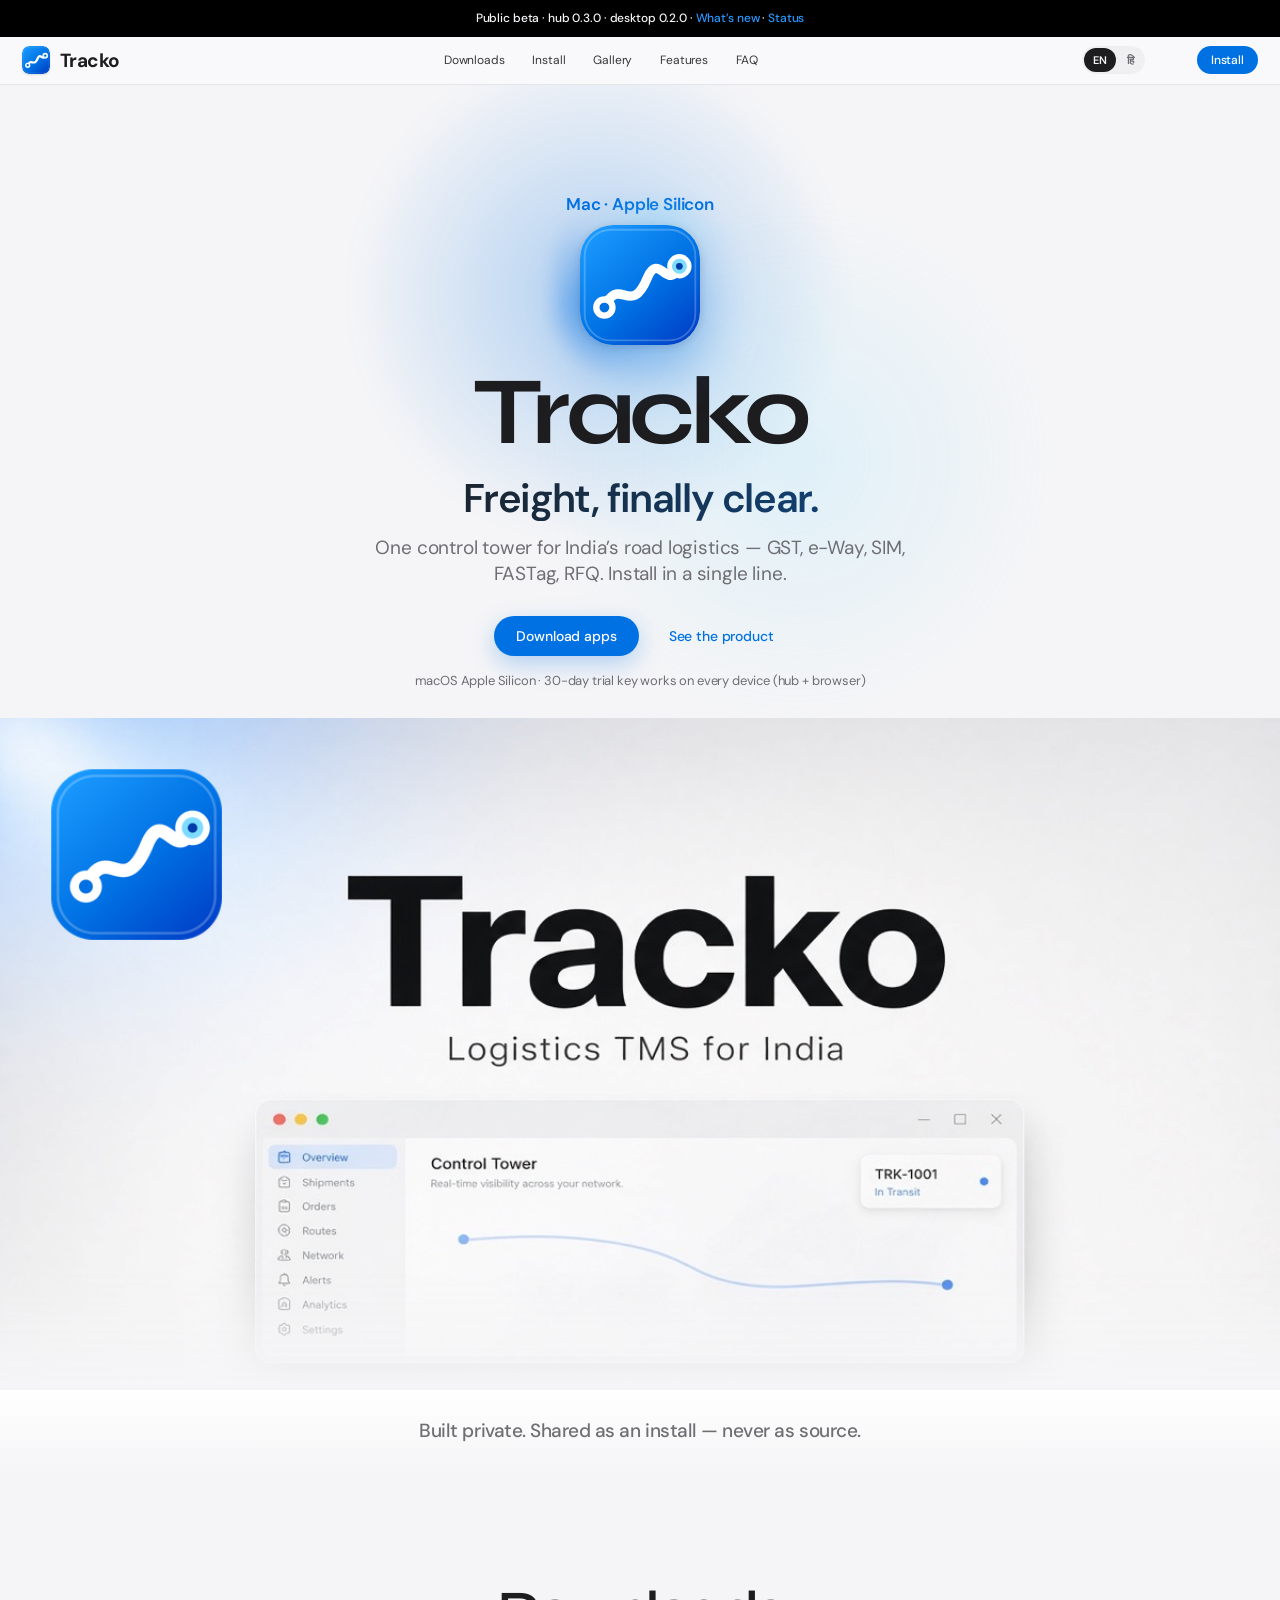
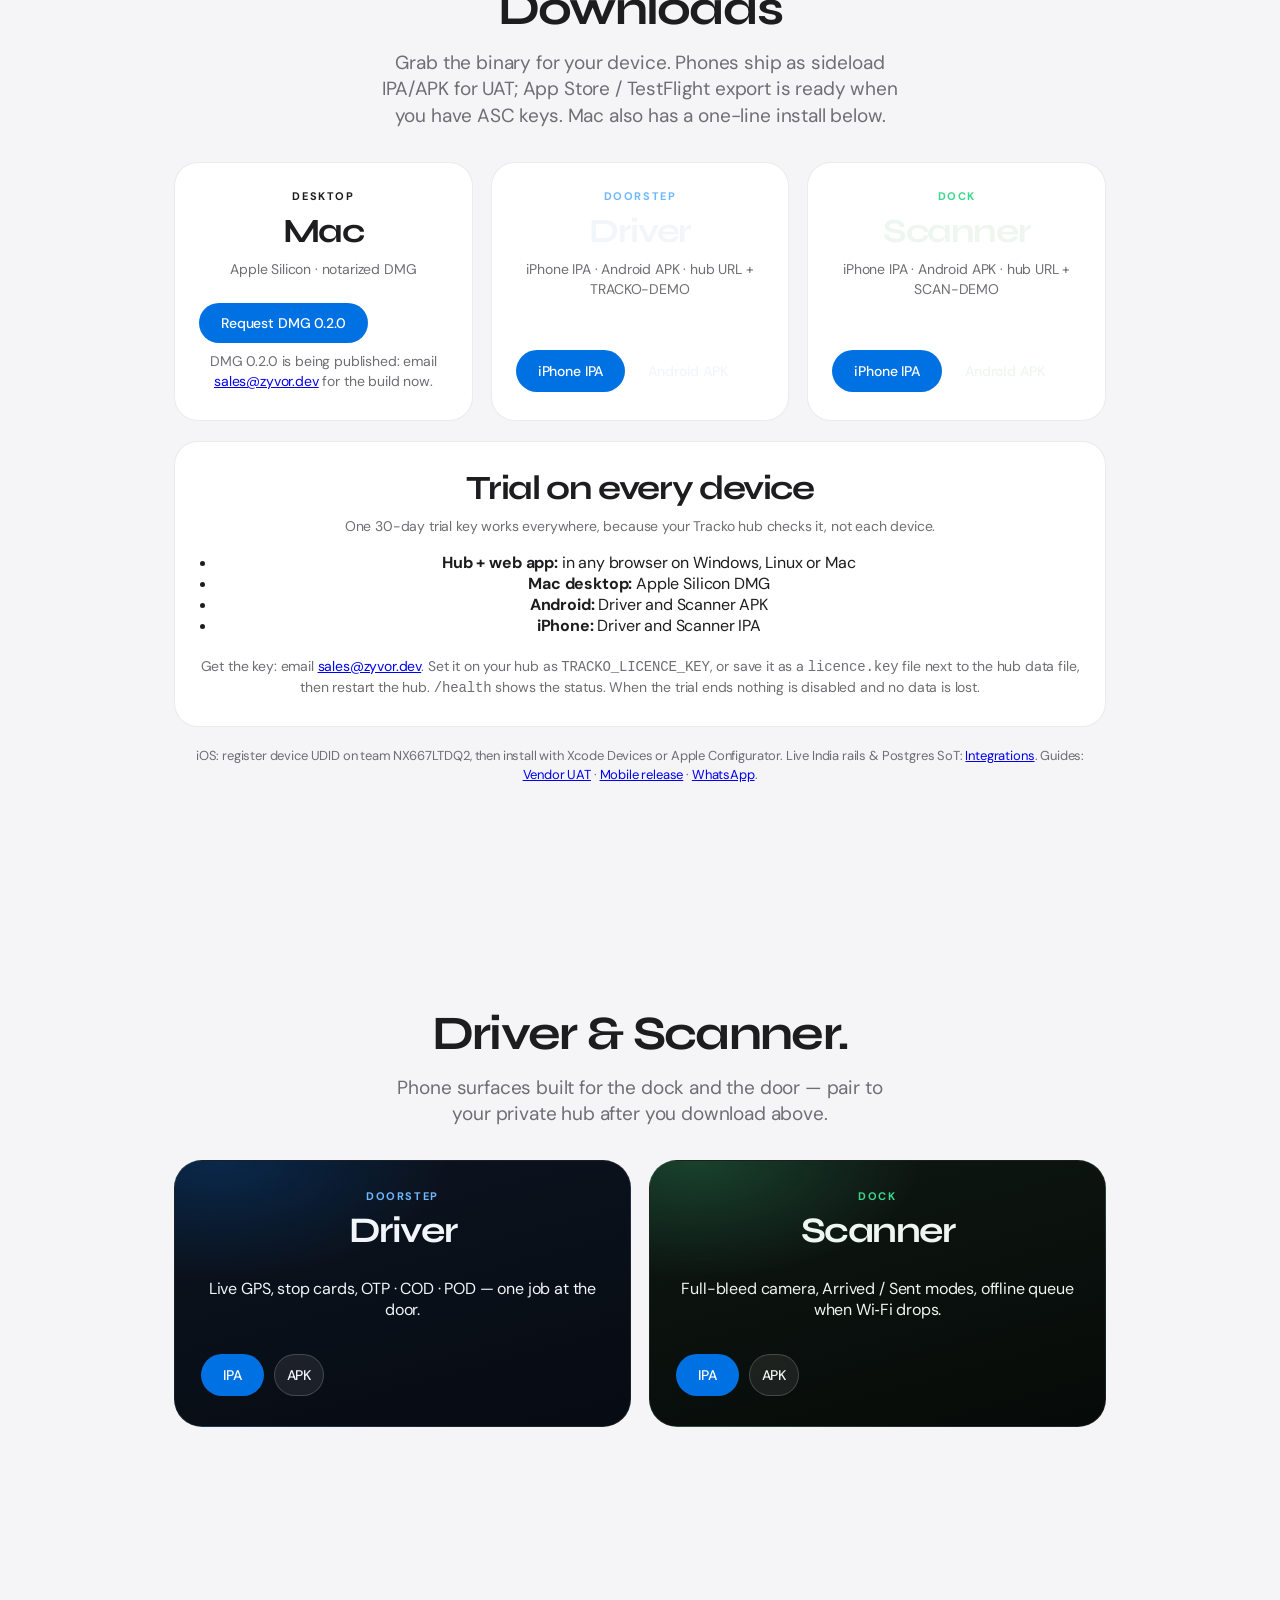
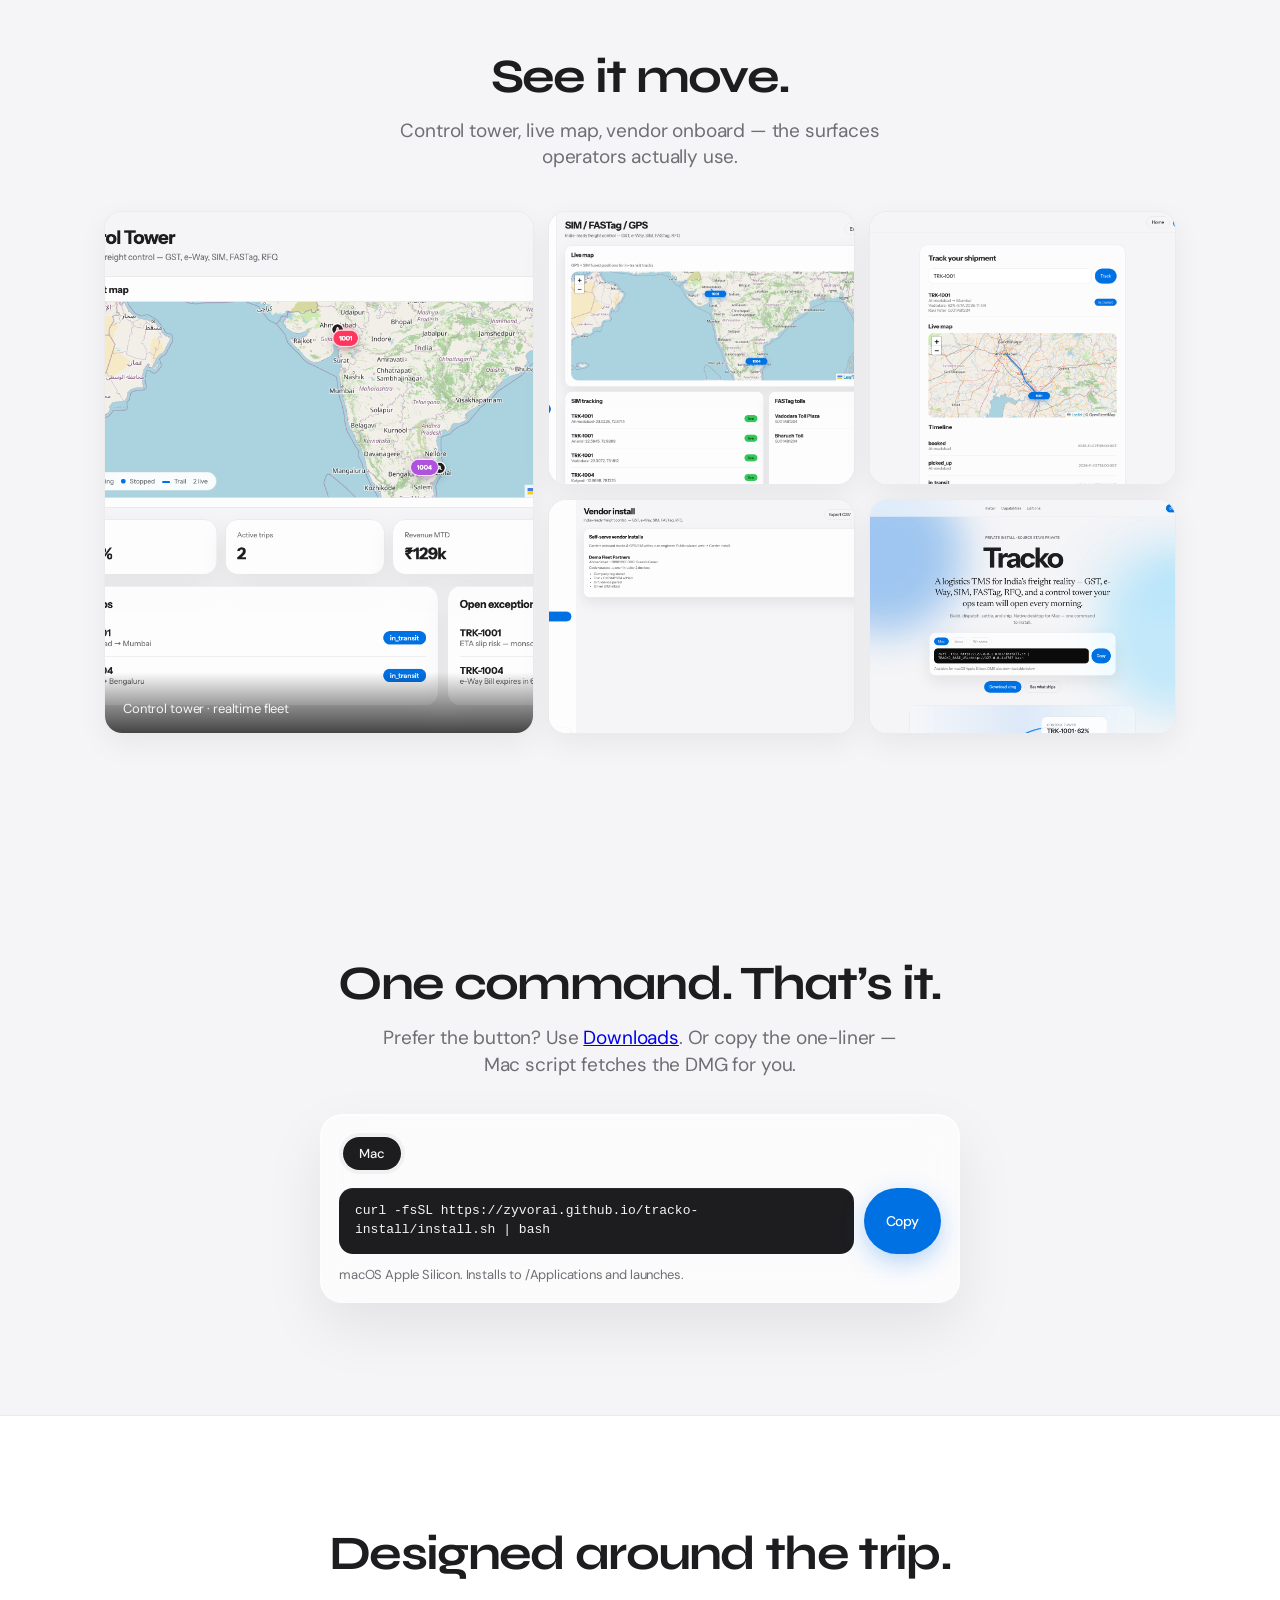
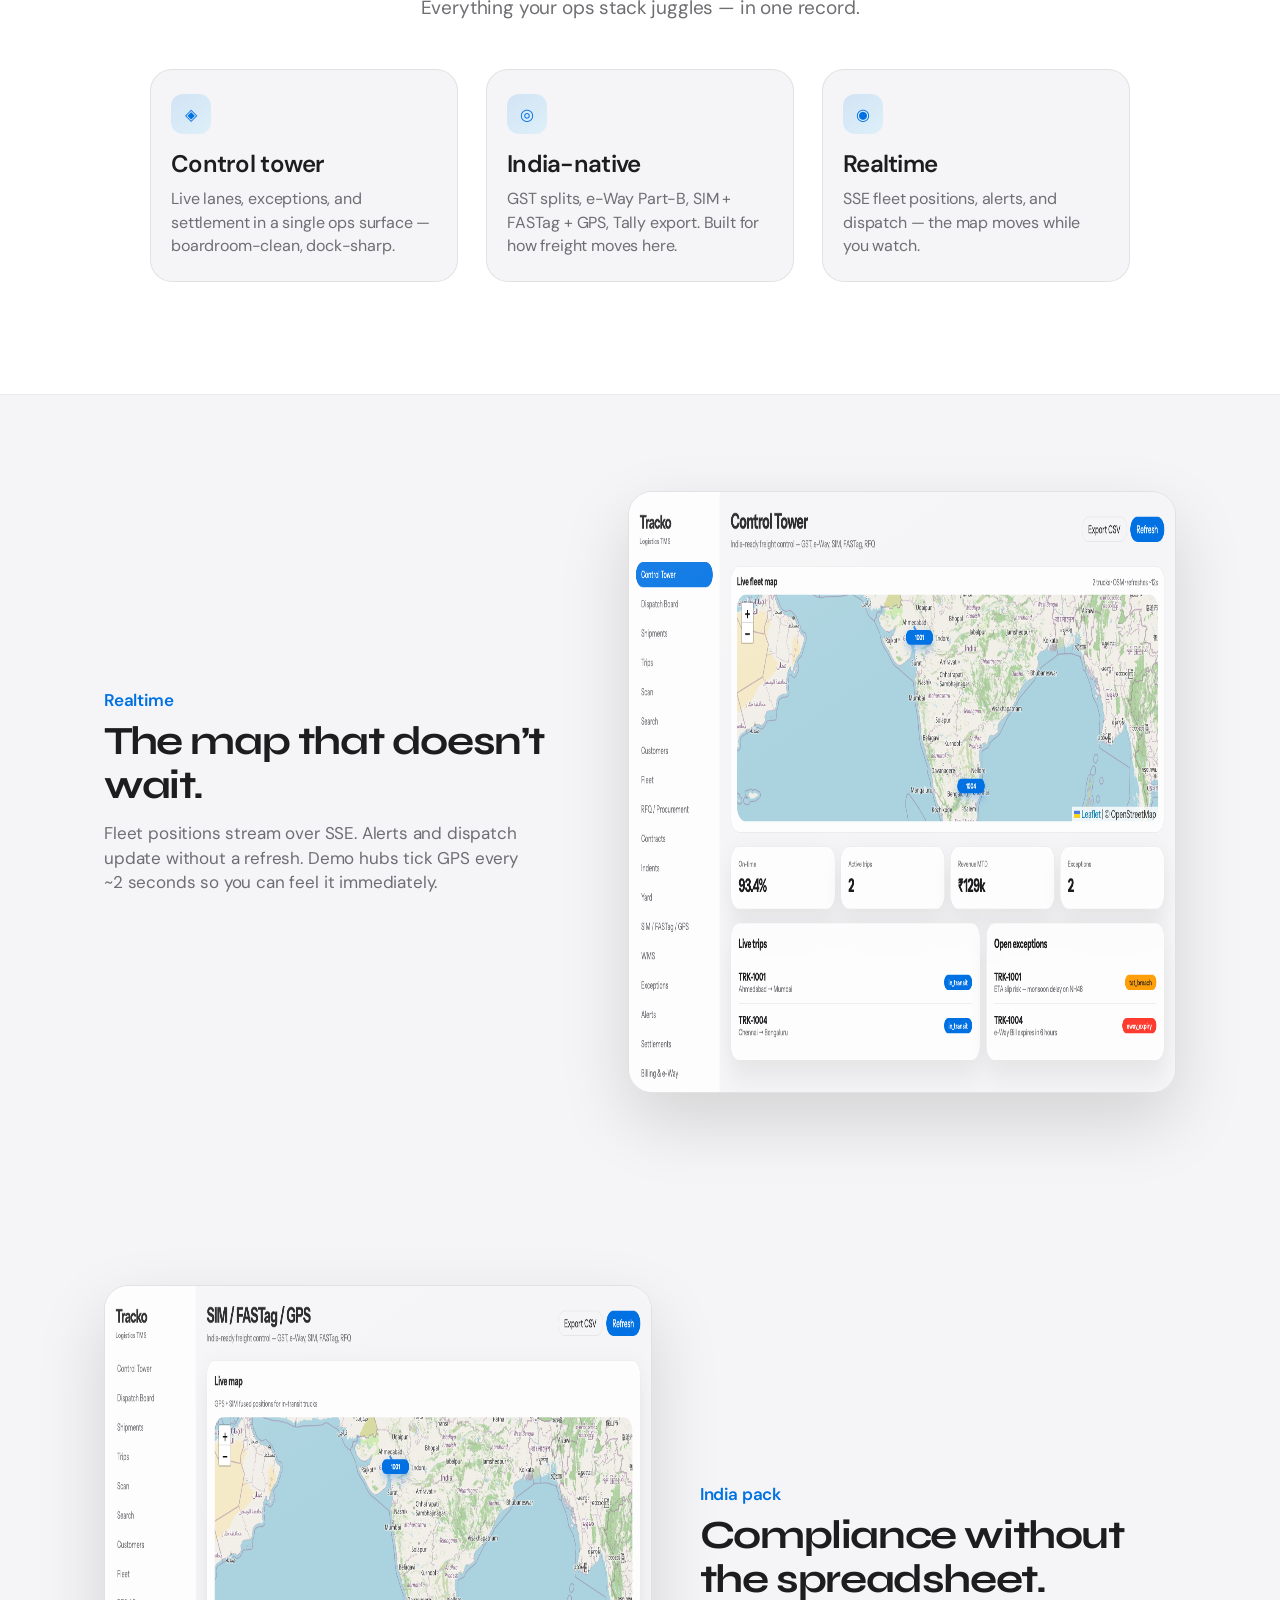
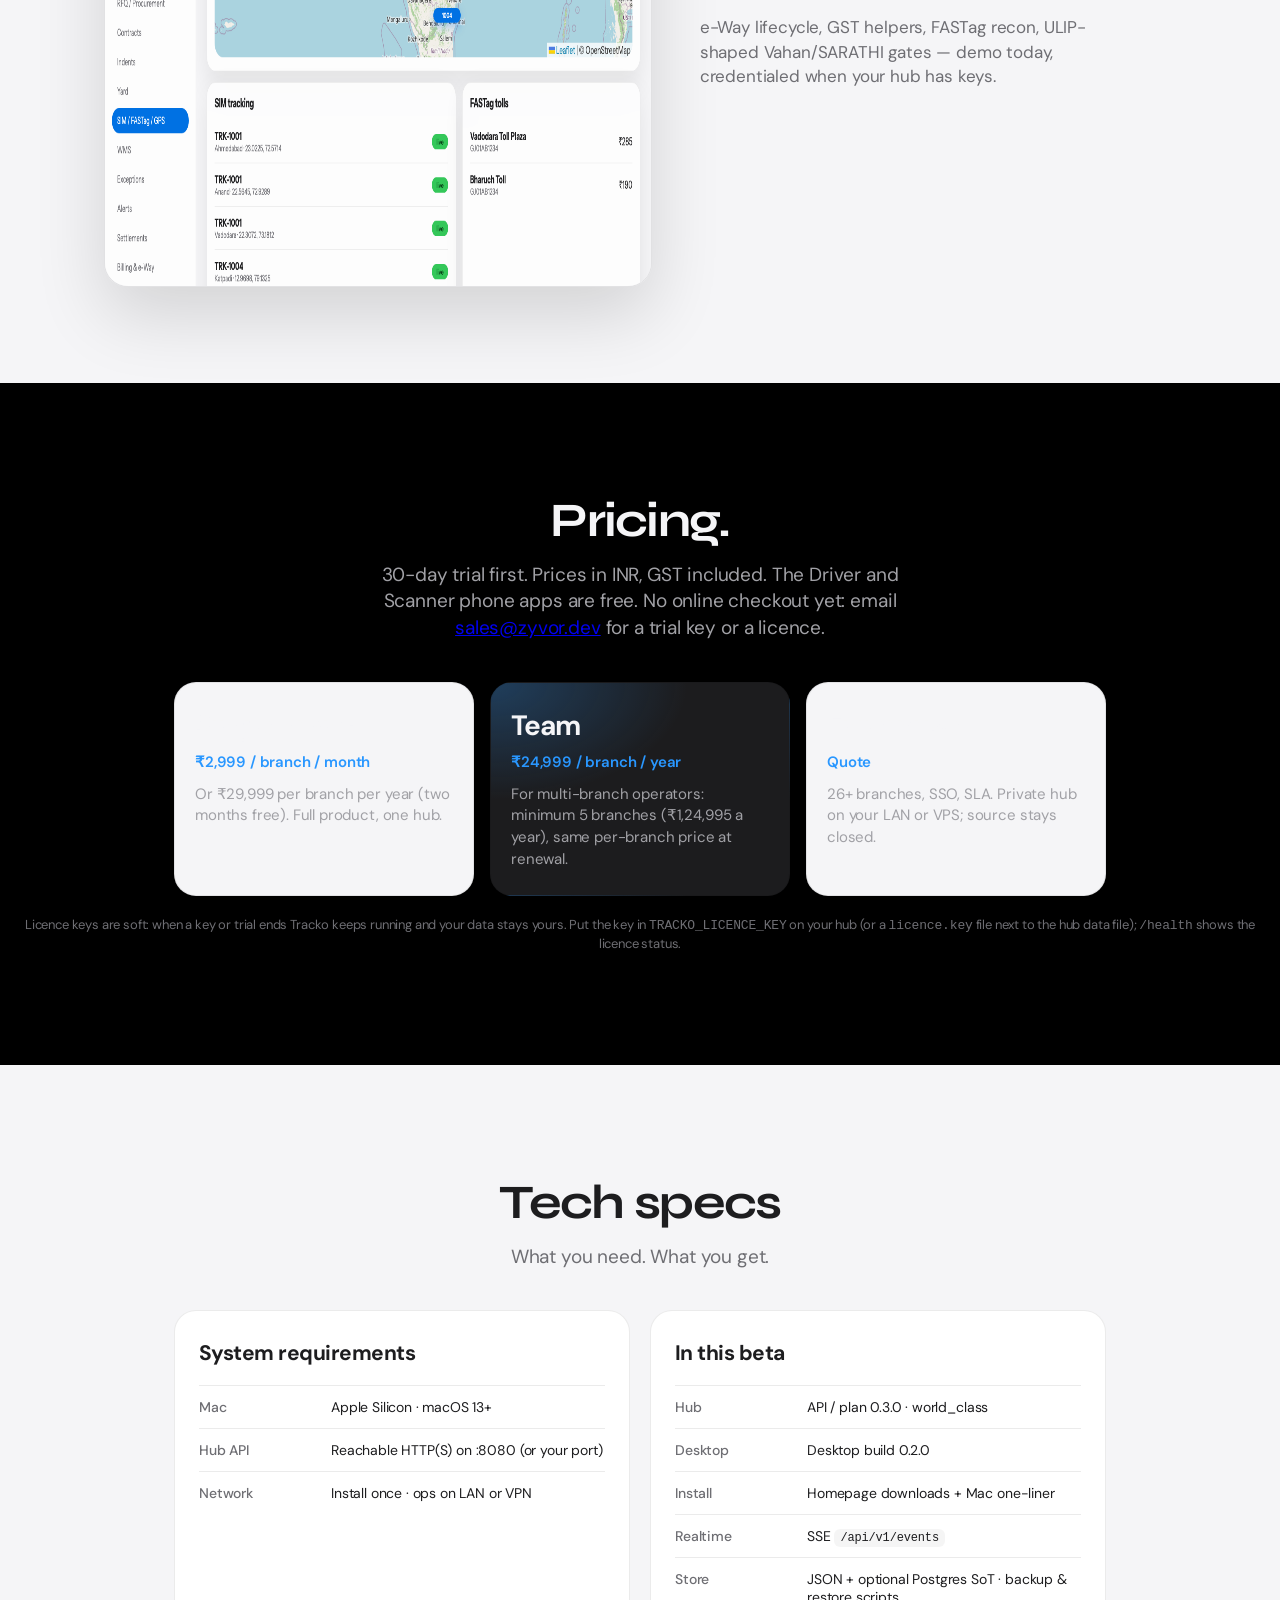
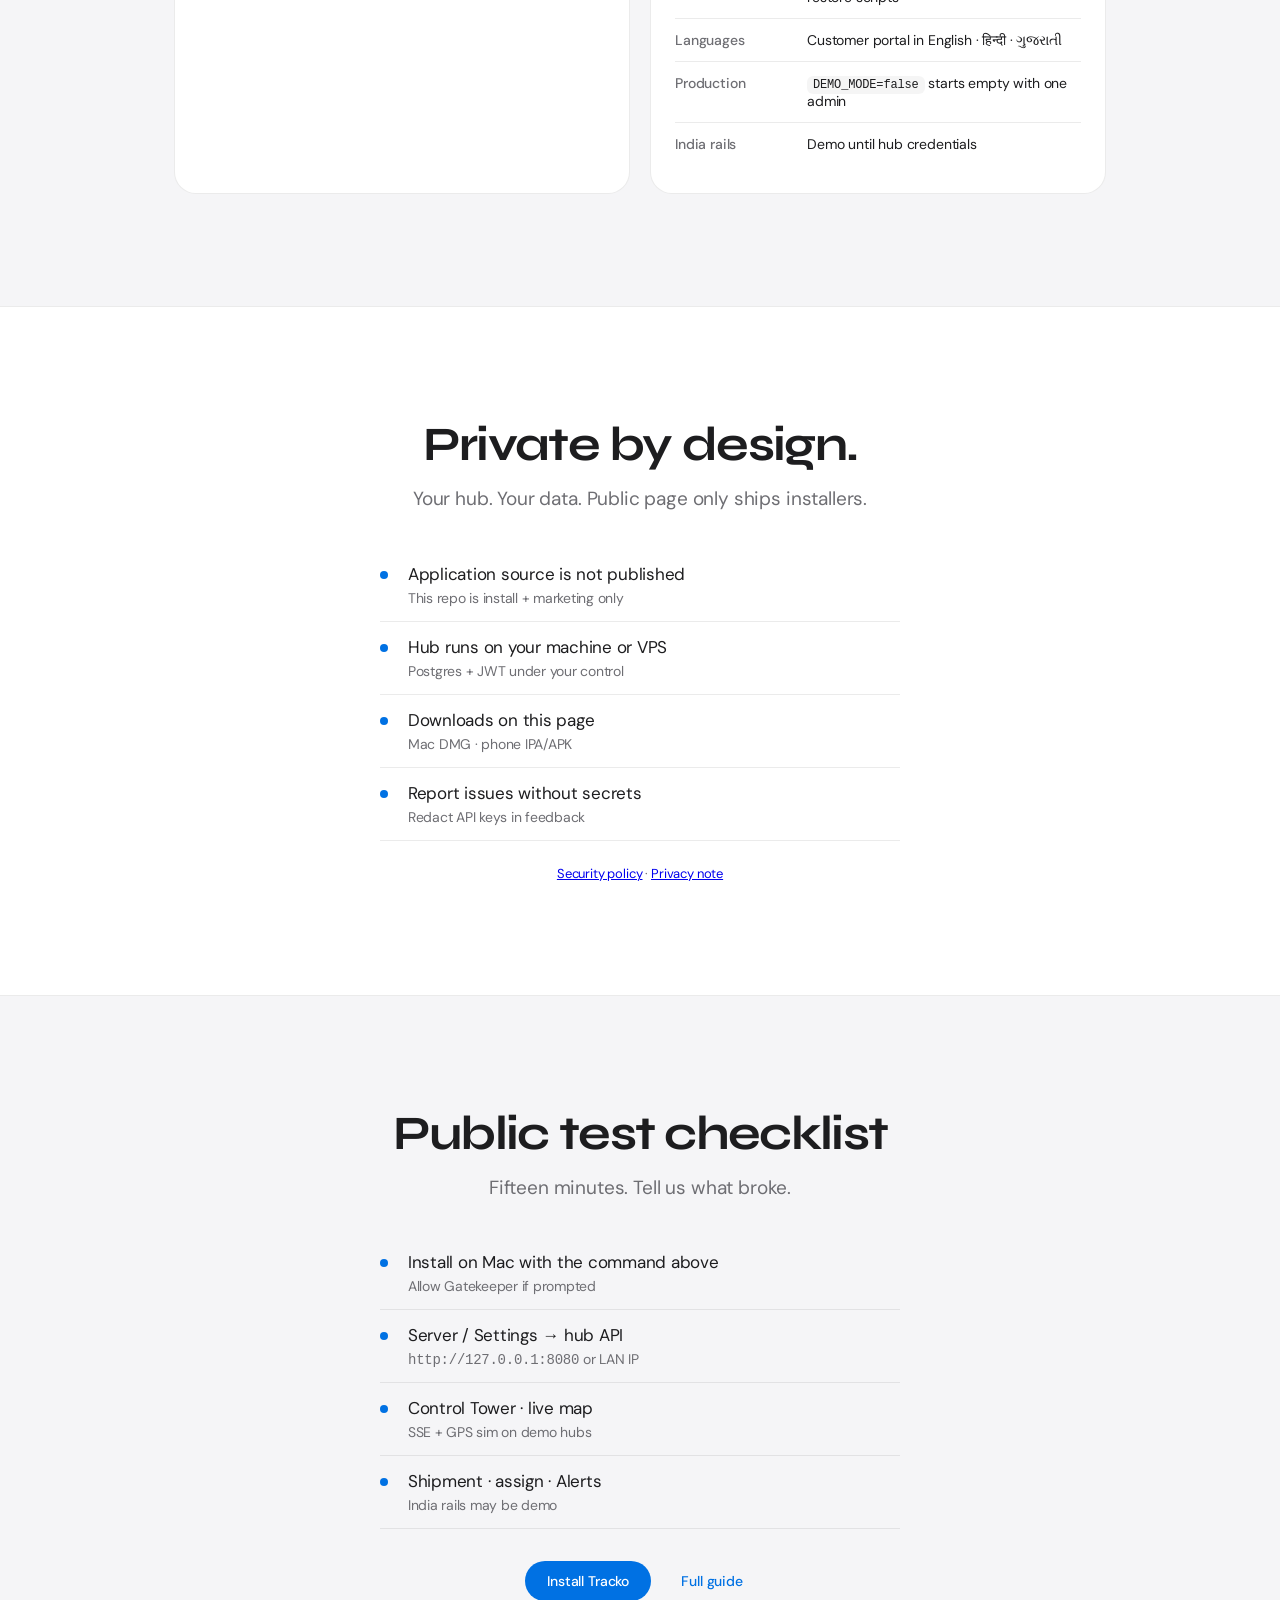
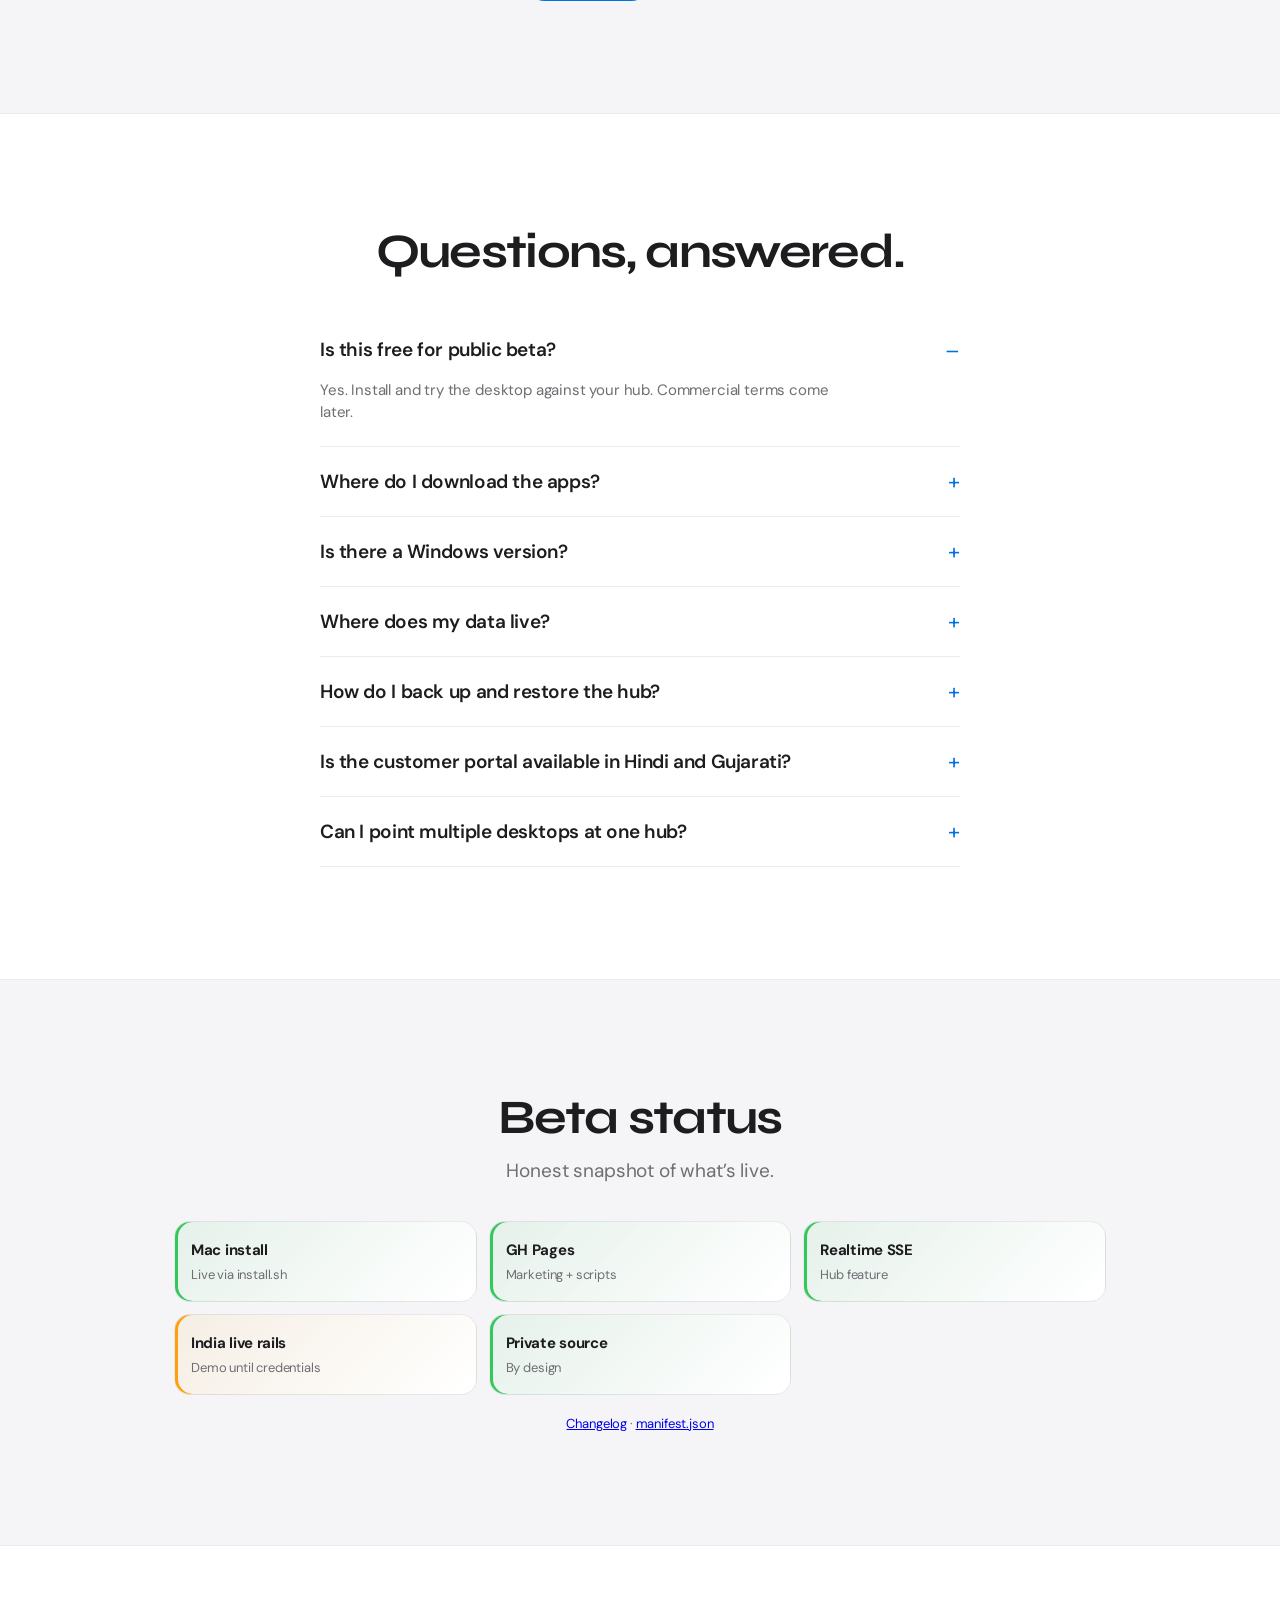
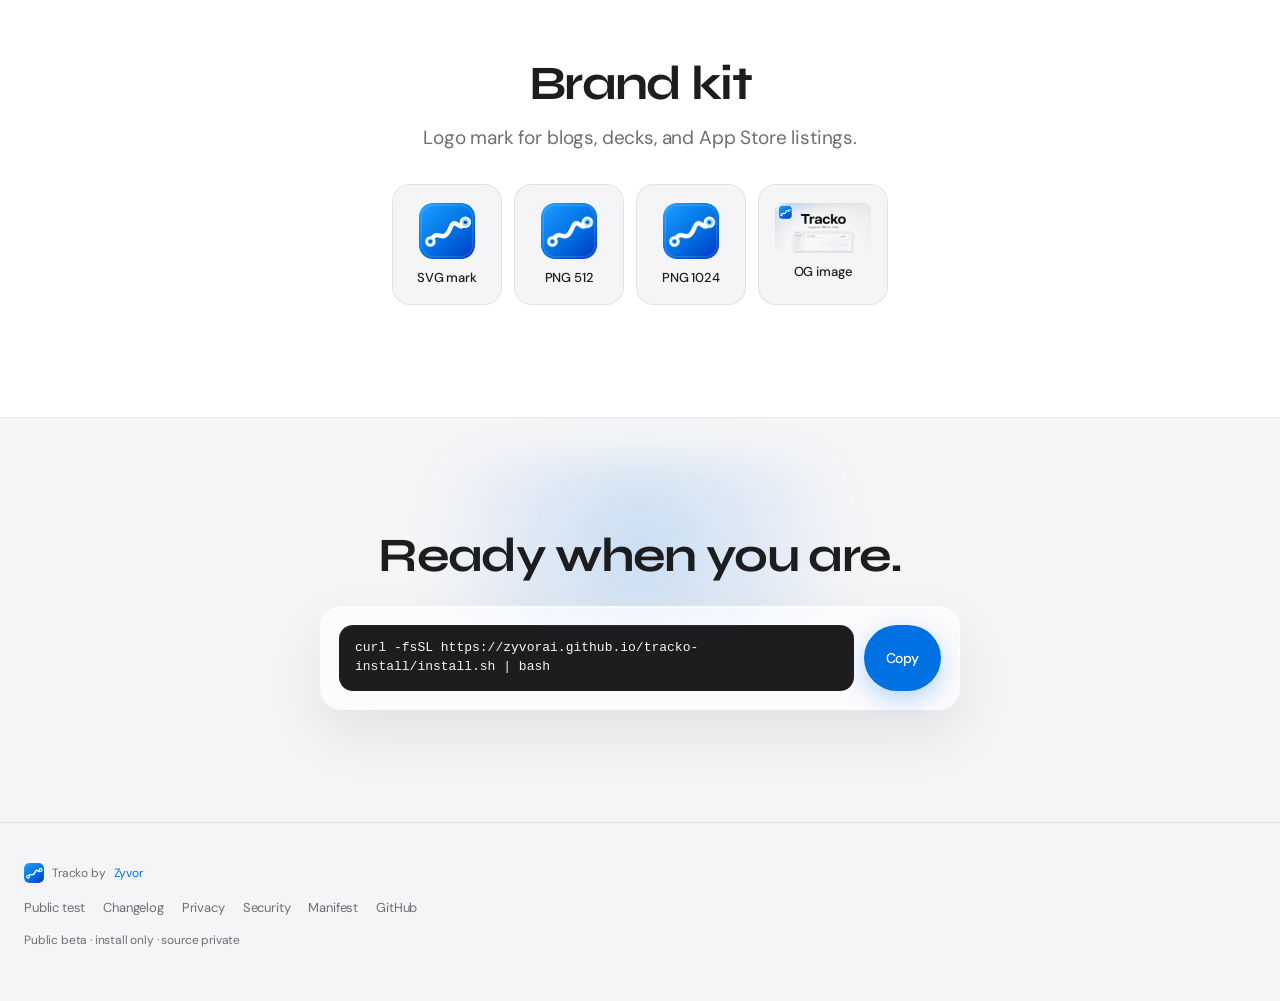
==== commit 44ecee81: "deploy: 9ecbcceef11f8e0099fa9efa38ec4e9818885e41" ====
--- a/index.html
+++ b/index.html
@@ -77,7 +77,7 @@
       {
         "@type": "Question",
         "name": "Is there a Windows version?",
-        "acceptedAnswer": { "@type": "Answer", "text": "Yes. A Windows 10/11 (x64) installer is built unsigned in CI, so Windows SmartScreen may show an unknown-publisher warning (choose More info, then Run anyway; a signed build is coming). It uses the same 30-day trial key. Linux uses the browser against your hub. Phones use the Driver and Scanner apps." }
+        "acceptedAnswer": { "@type": "Answer", "text": "There is no native Windows desktop app. On Windows (and Linux) open Tracko in the browser against your hub, with the same 30-day trial key. Phones use the Driver and Scanner apps." }
       }
     ]
   }
@@ -162,16 +162,6 @@
           </div>
           <p class="hint">DMG 0.2.0 is being published: email <a href="mailto:sales@zyvor.dev">sales@zyvor.dev</a> for the build now.</p>
         </article>
-        <article class="download-card">
-          <p class="phone-kicker">Desktop</p>
-          <h3>Windows</h3>
-          <p>Windows 10/11 x64 · installer (.exe) · 30-day trial key from <a href="mailto:sales@zyvor.dev?subject=Tracko%20Windows%2030-day%20trial%20key">sales@zyvor.dev</a></p>
-          <div class="download-actions">
-            <a class="btn" href="https://github.com/zyvorai/tracko-install/releases">Releases page</a>
-          </div>
-          <p class="hint">SHA-256: published beside the installer as <code>Tracko-TMS-Setup-x64.exe.sha256</code>. The installer is being published to the Releases page; until it appears there, email <a href="mailto:sales@zyvor.dev">sales@zyvor.dev</a>.</p>
-          <p class="hint">Unsigned build: Windows SmartScreen may show an unknown-publisher warning; choose More info, then Run anyway. A signed build is coming.</p>
-        </article>
         <article class="download-card driver-tone">
           <p class="phone-kicker">Doorstep</p>
           <h3>Driver</h3>
@@ -196,7 +186,6 @@
         <p>One 30-day trial key works everywhere, because your Tracko hub checks it, not each device.</p>
         <ul>
           <li><strong>Hub + web app:</strong> in any browser on Windows, Linux or Mac</li>
-          <li><strong>Windows desktop:</strong> x64 installer (unsigned)</li>
           <li><strong>Mac desktop:</strong> Apple Silicon DMG</li>
           <li><strong>Android:</strong> Driver and Scanner APK</li>
           <li><strong>iPhone:</strong> Driver and Scanner IPA</li>
@@ -422,7 +411,7 @@
           </details>
           <details>
             <summary>Is there a Windows version?</summary>
-            <p>Yes. Use the Windows 10/11 (x64) installer in Downloads, with the same 30-day trial key. It is unsigned, so SmartScreen may warn: choose More info, then Run anyway. Linux uses the browser against your hub. Phones use the Driver and Scanner apps.</p>
+            <p>There is no native Windows desktop app. On Windows (and Linux) open Tracko in the browser against your hub, with the same 30-day trial key. Phones use the Driver and Scanner apps.</p>
           </details>
           <details>
             <summary>Where does my data live?</summary>
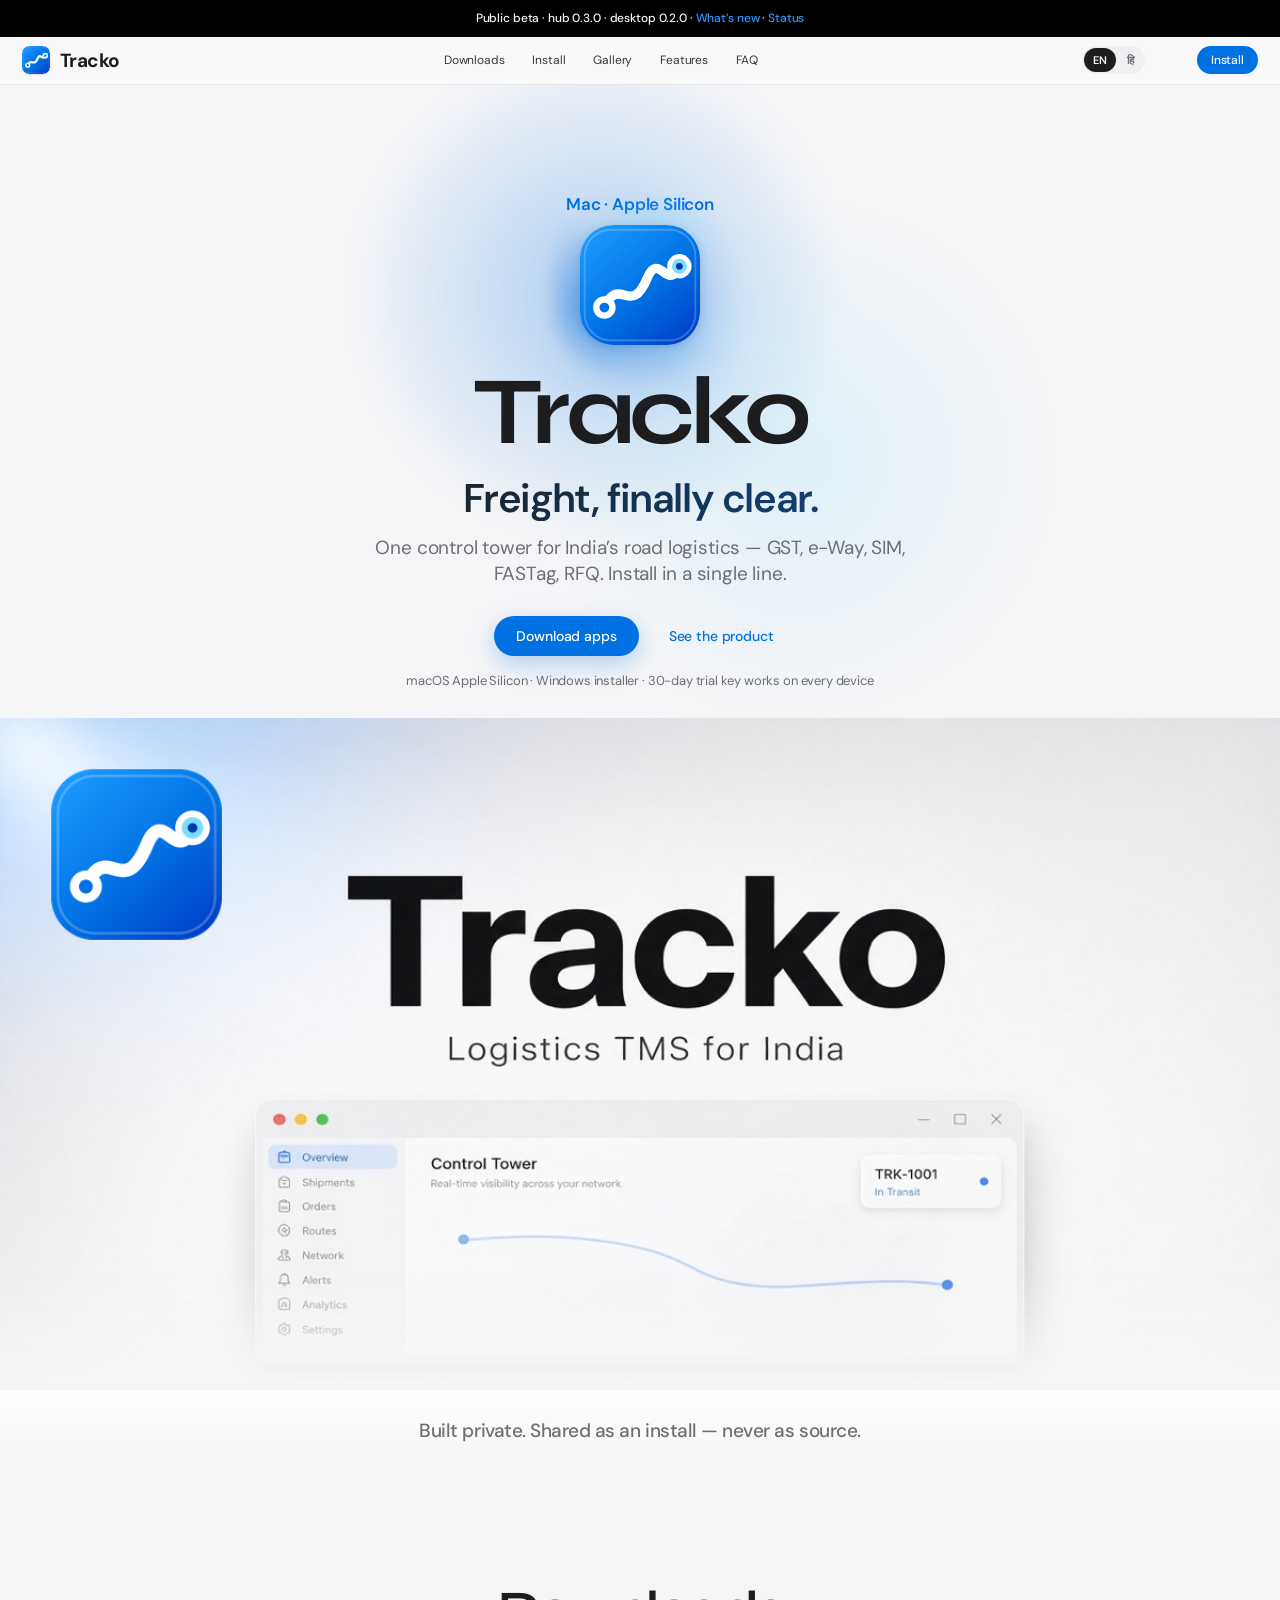
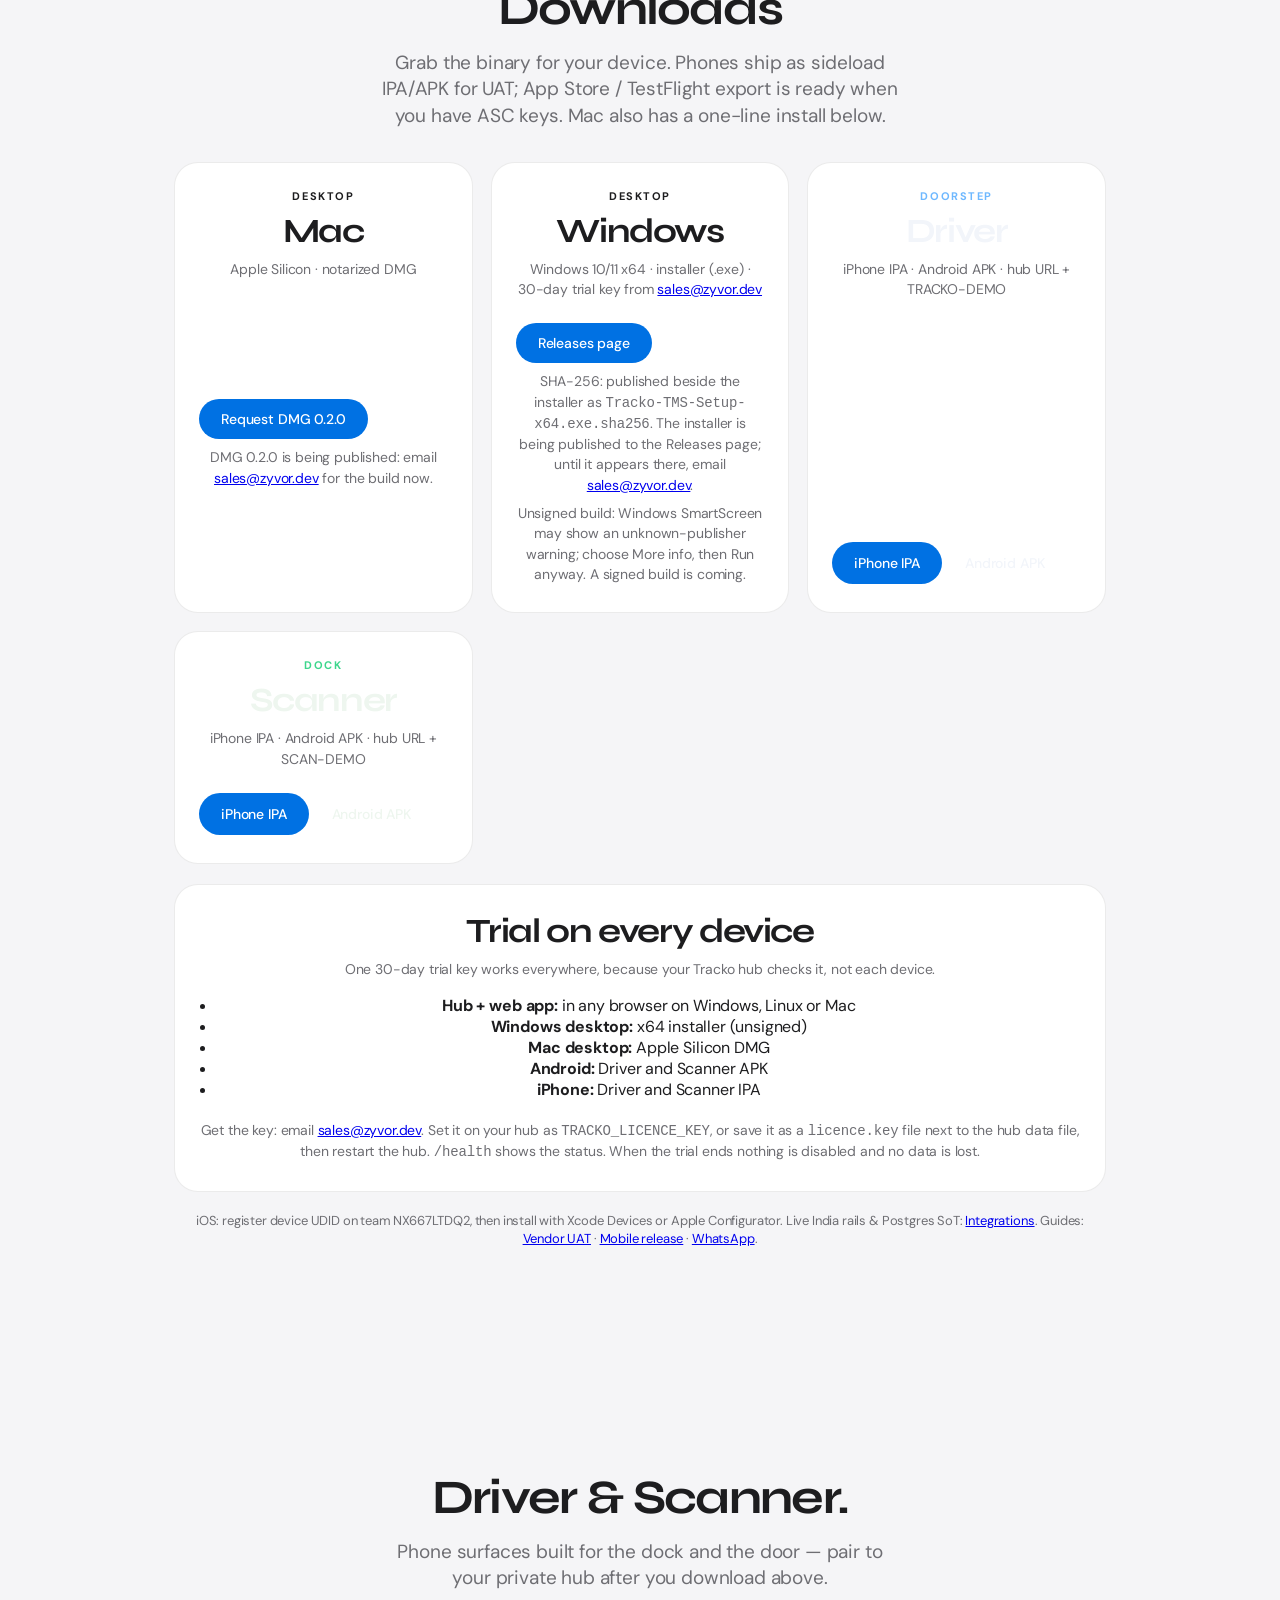
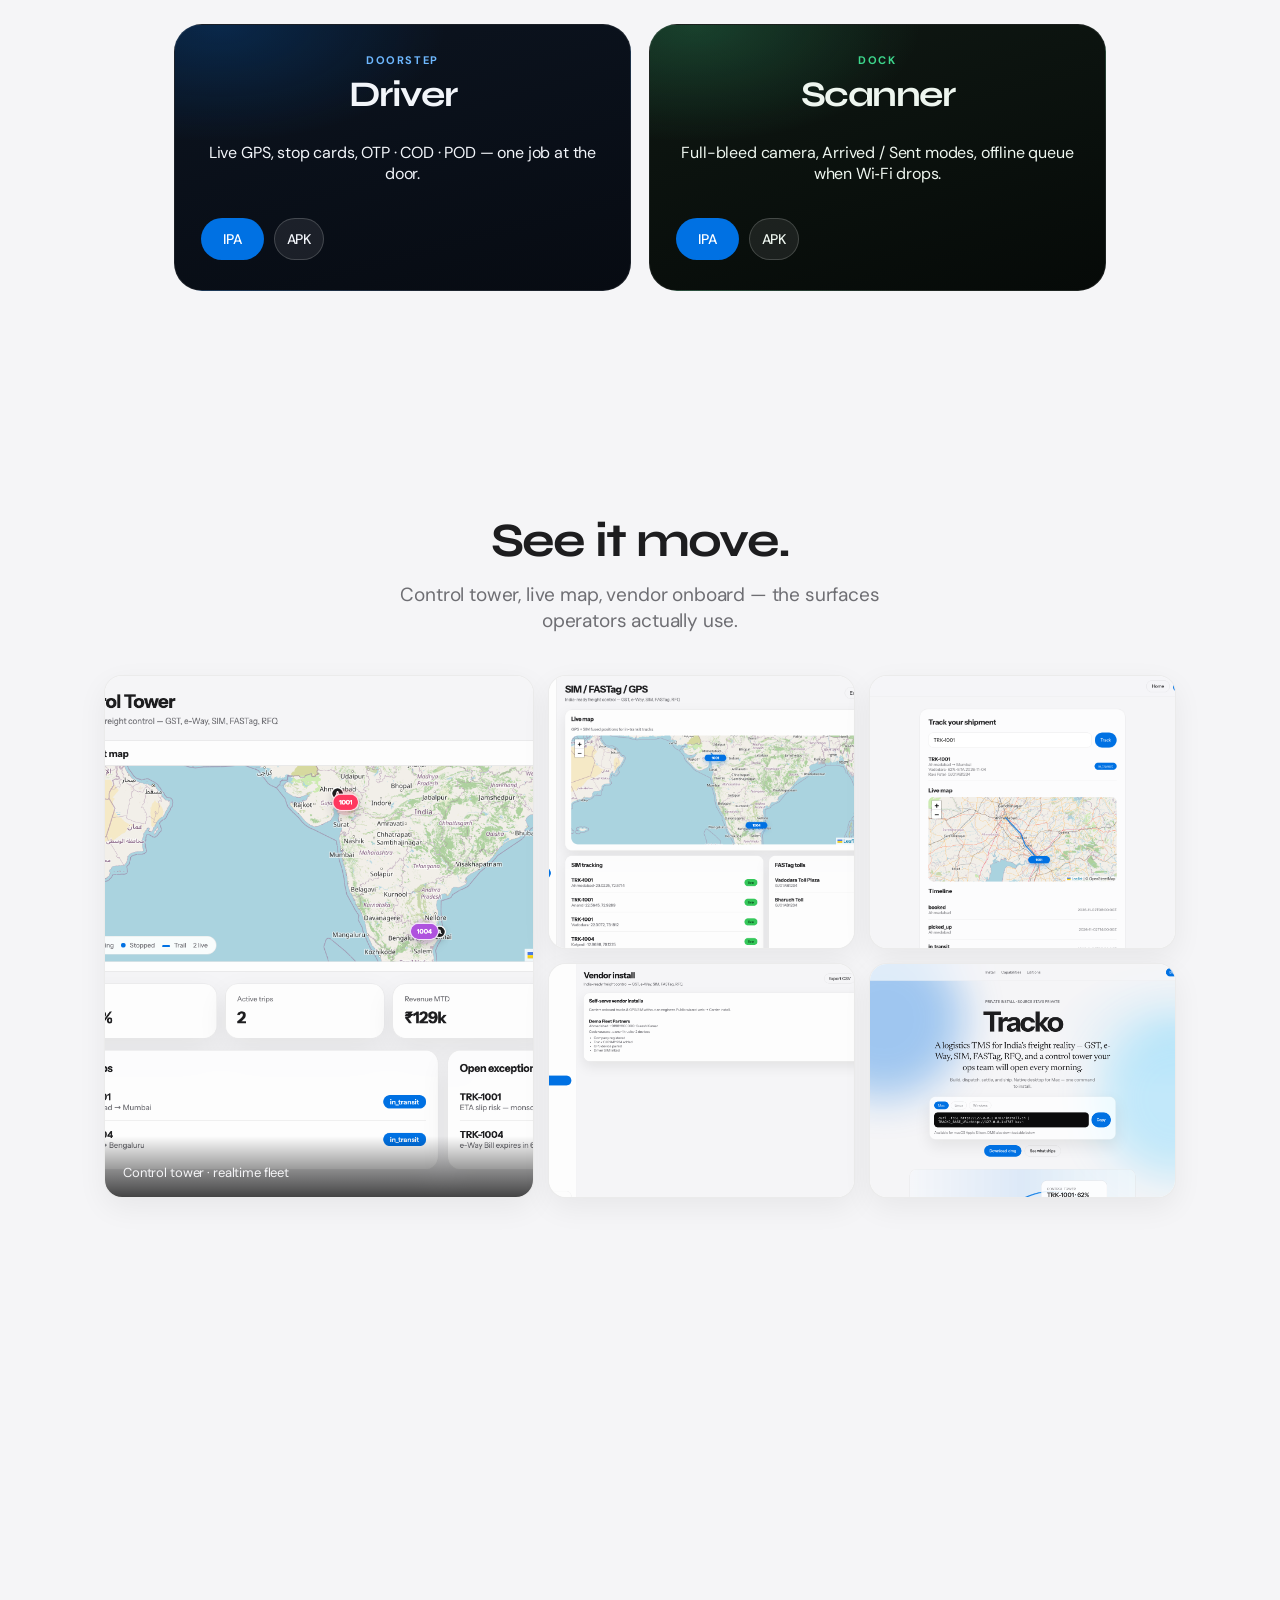
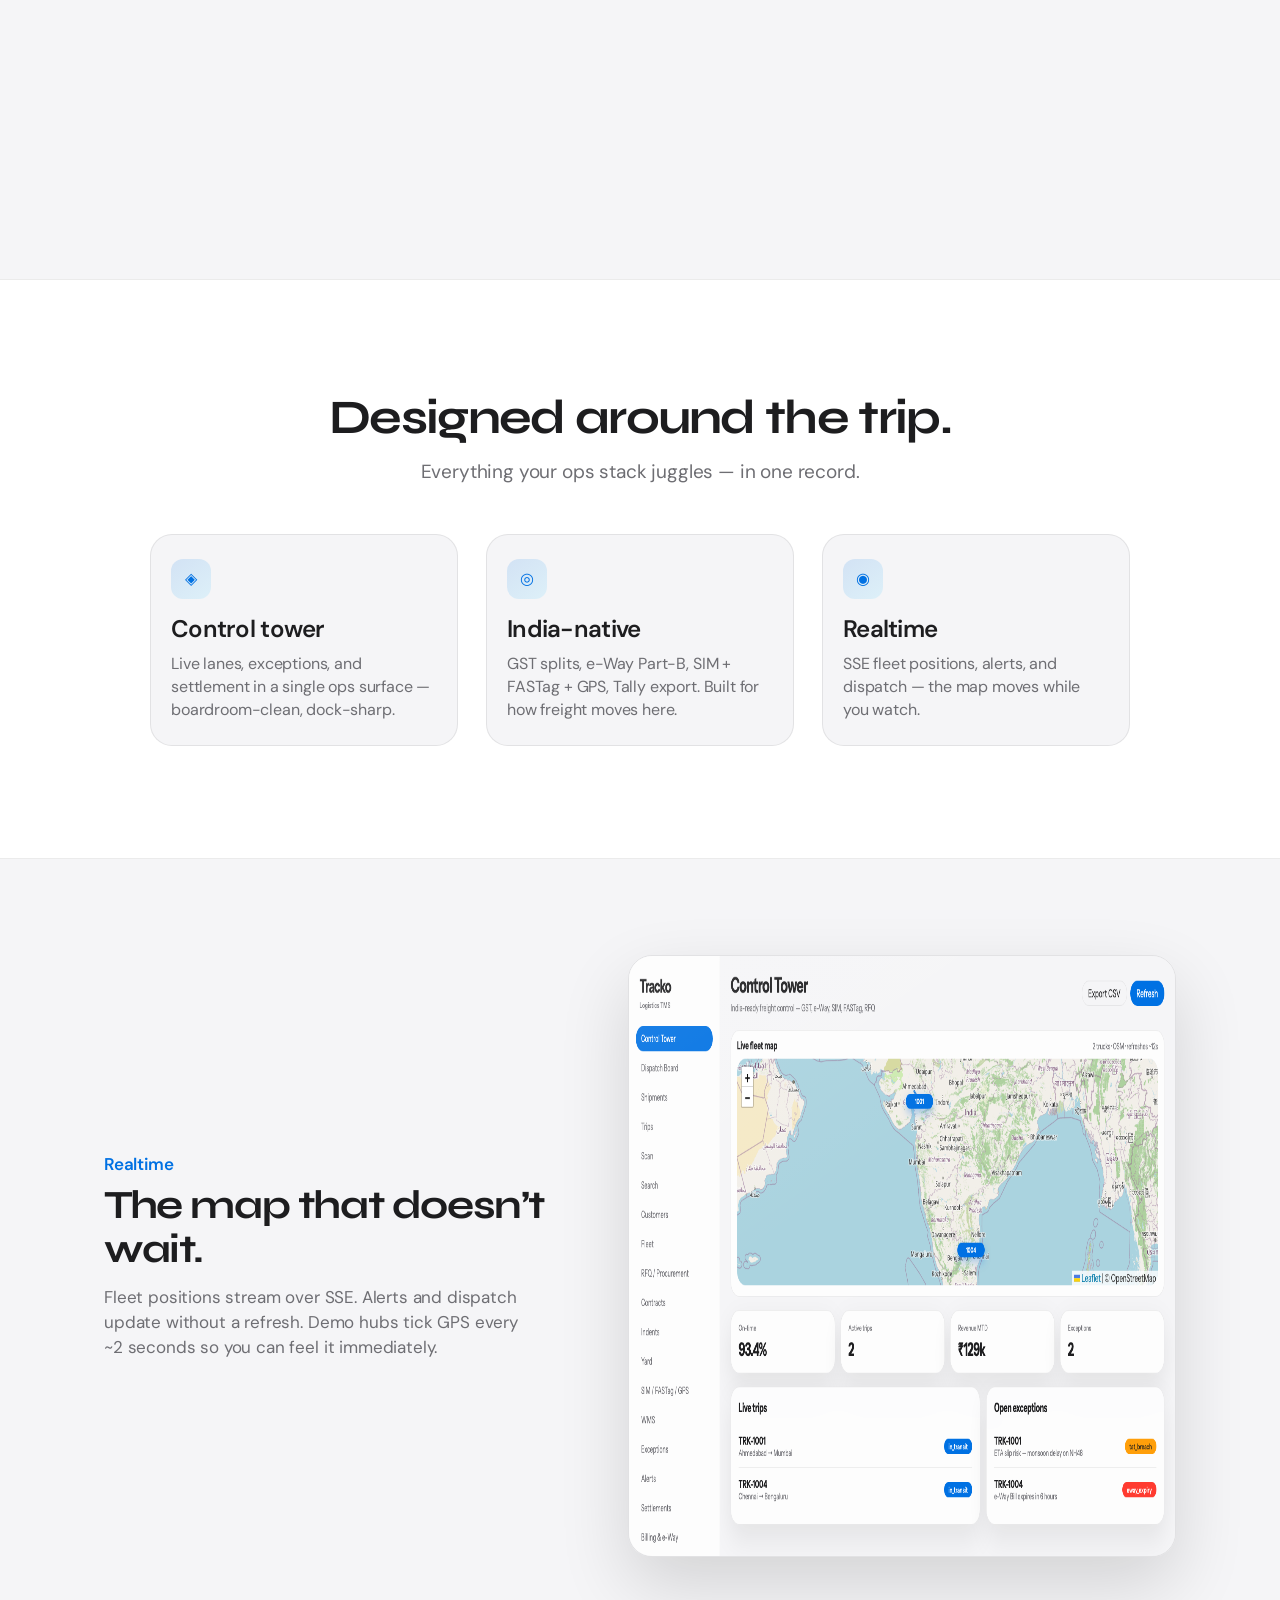
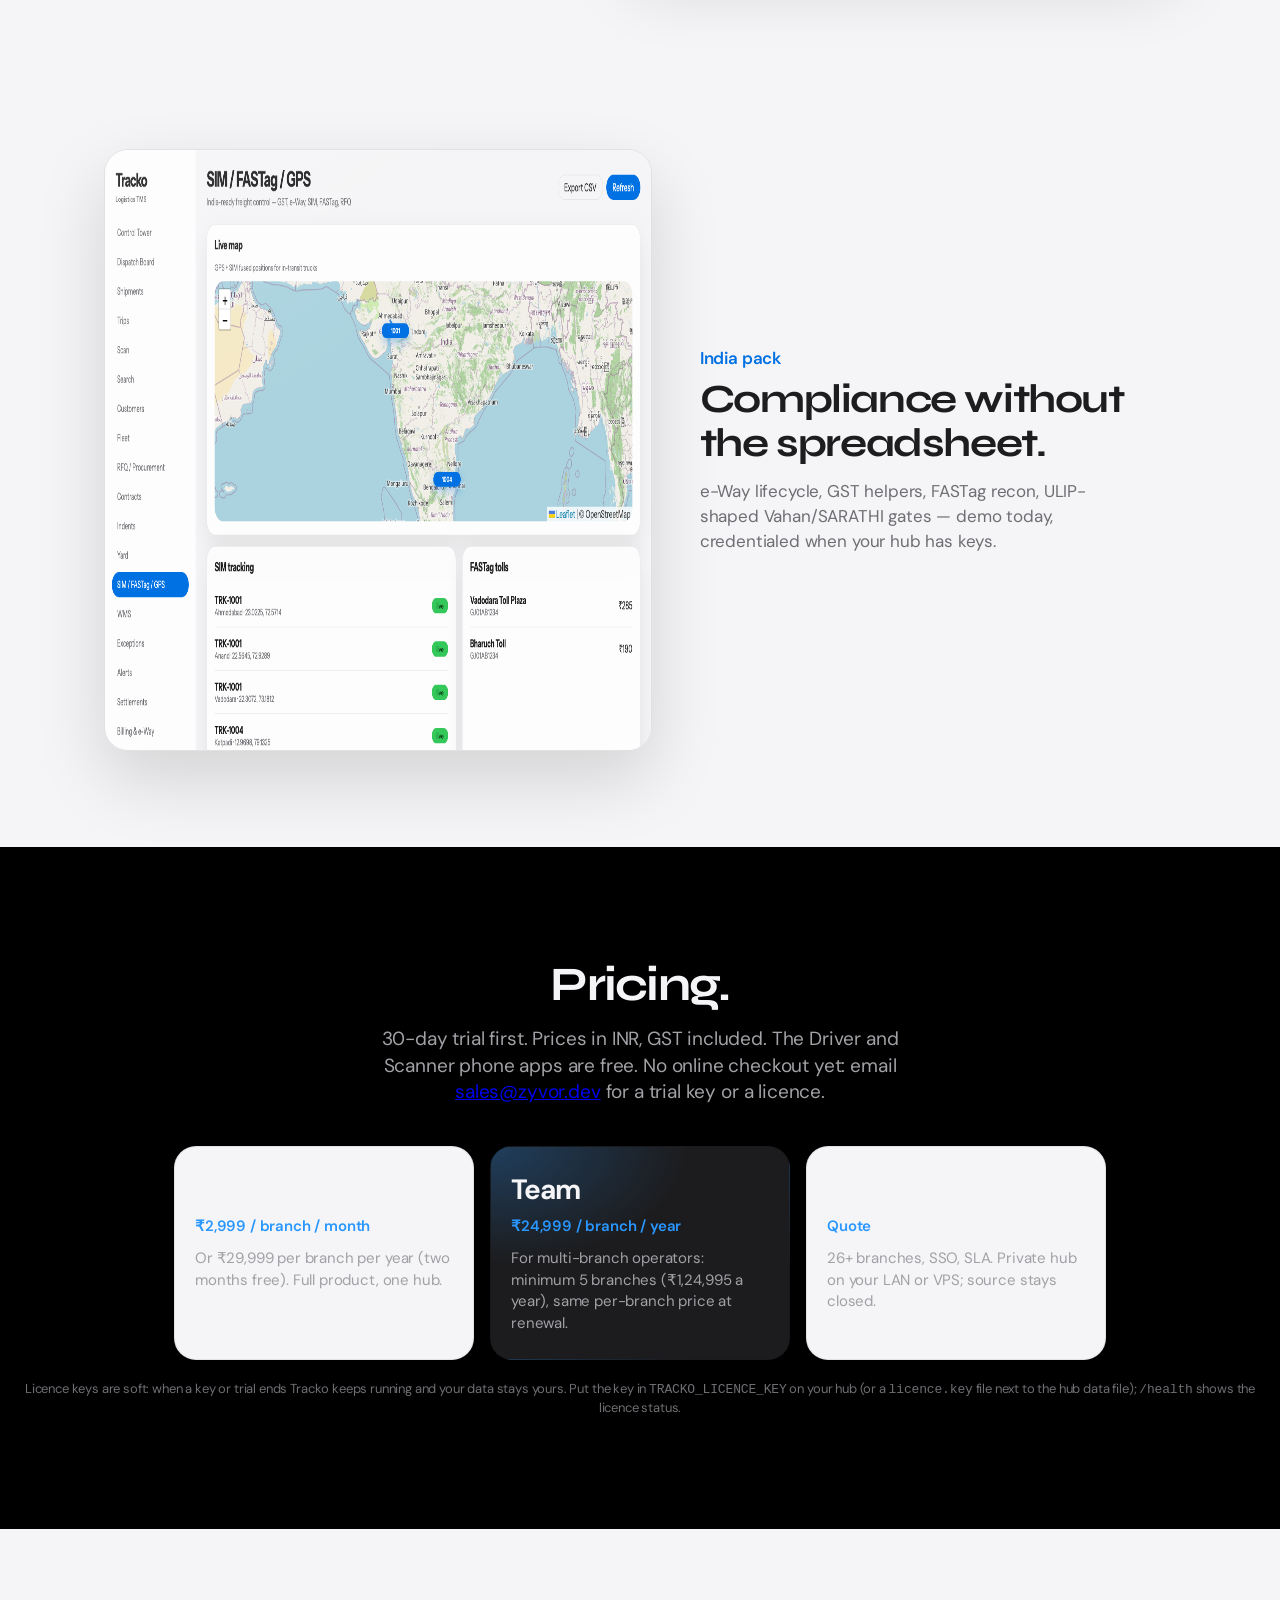
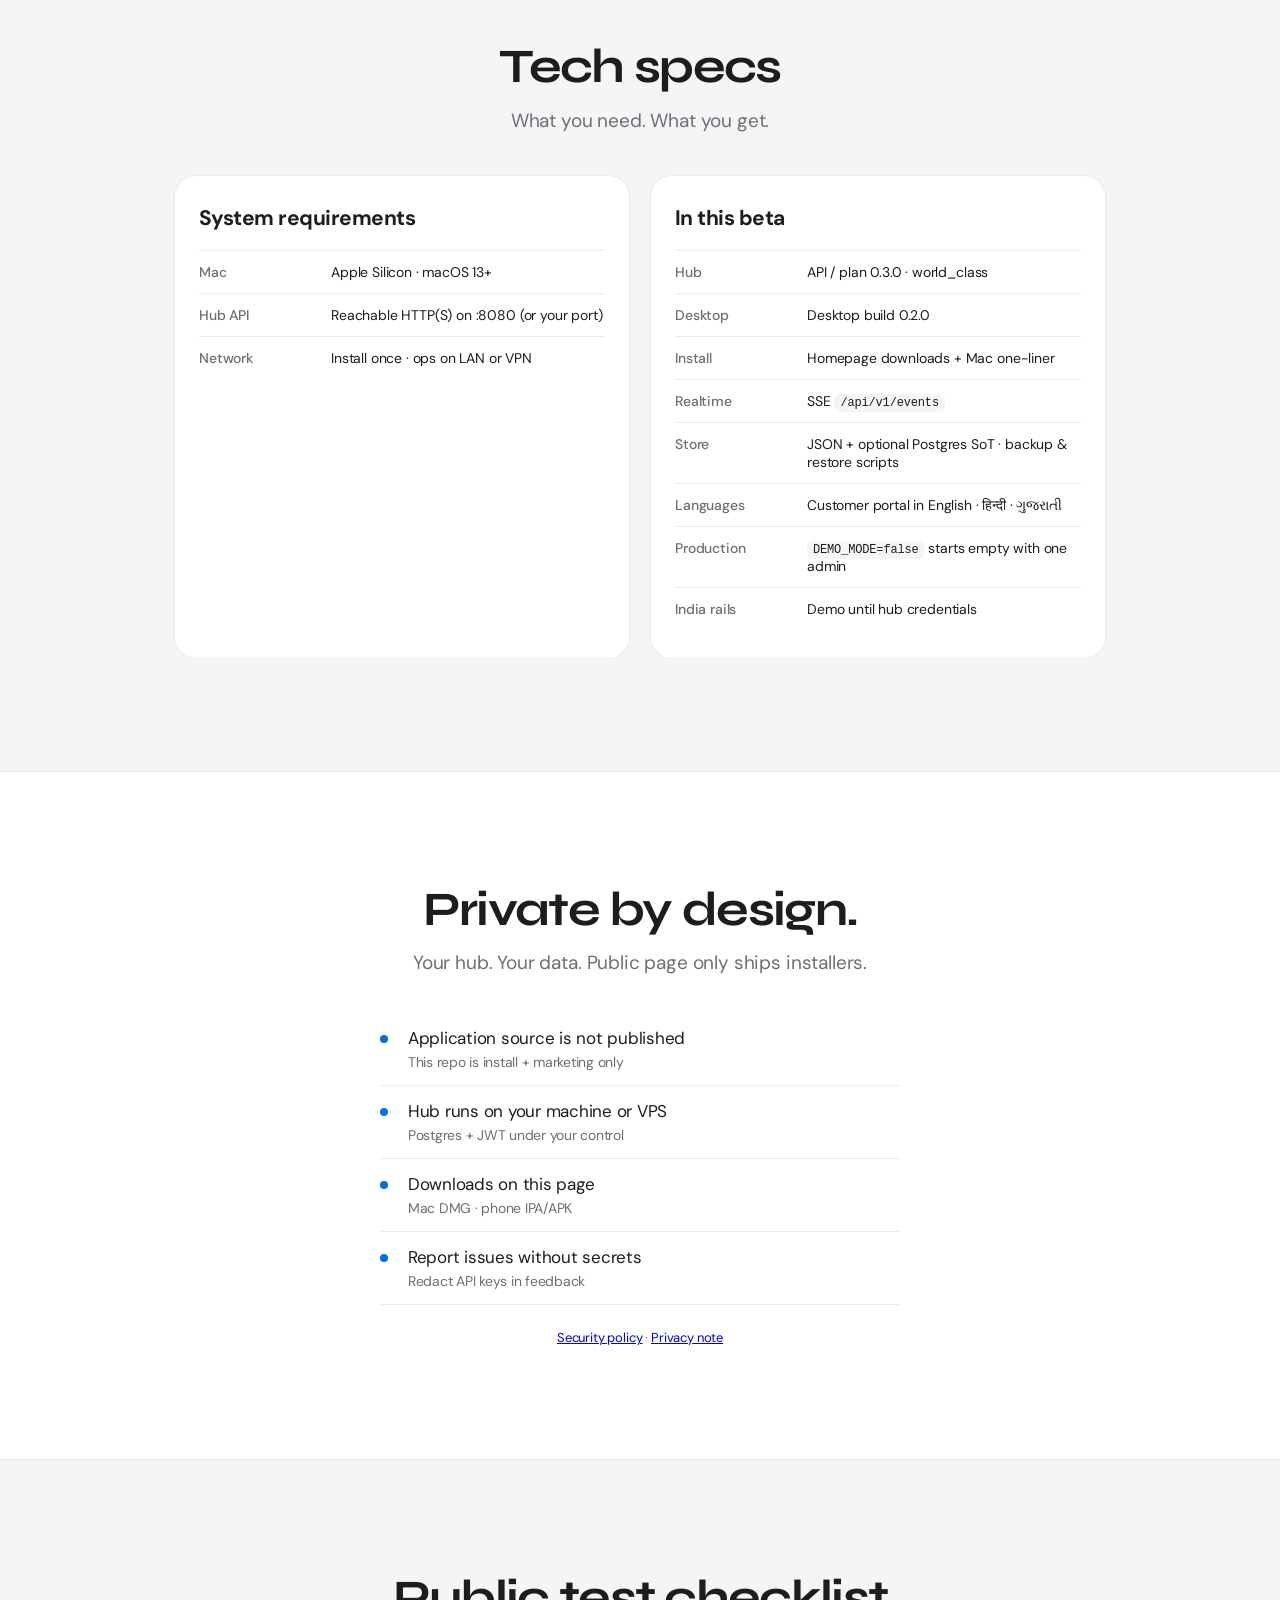
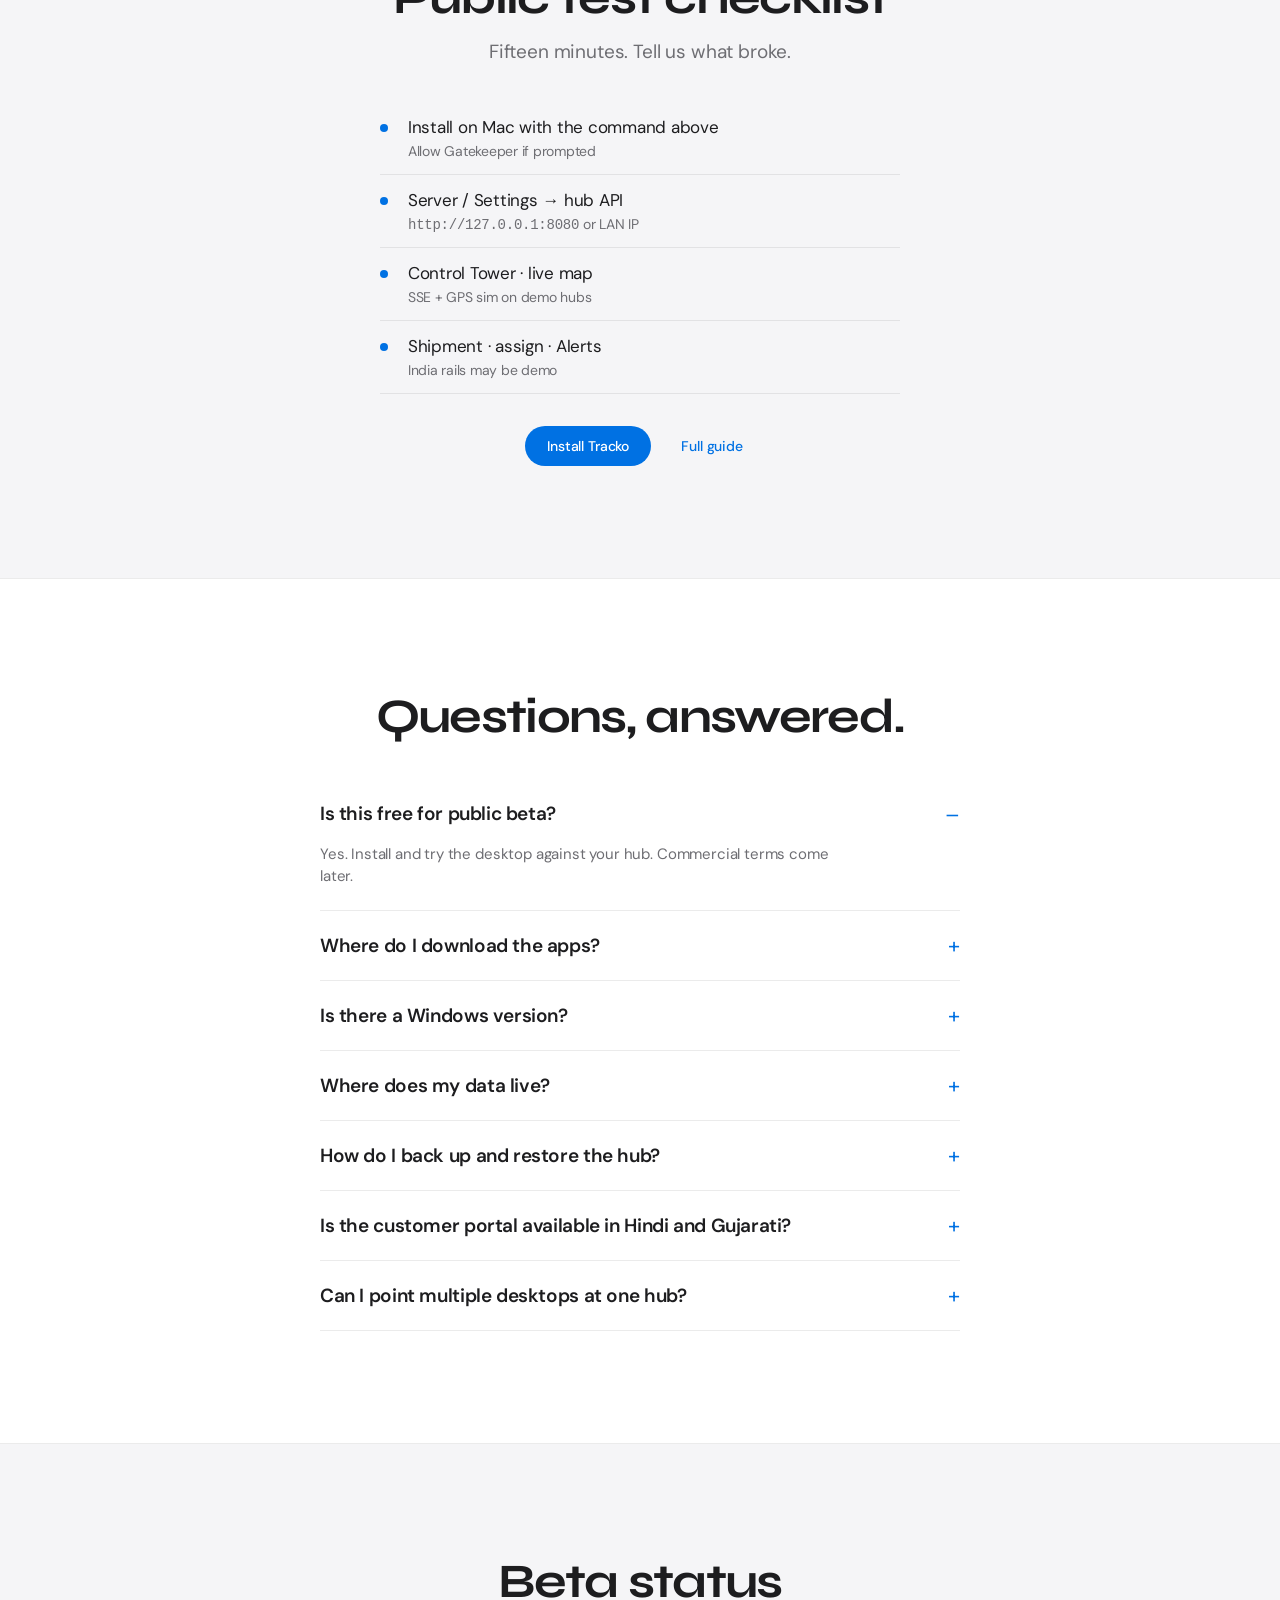
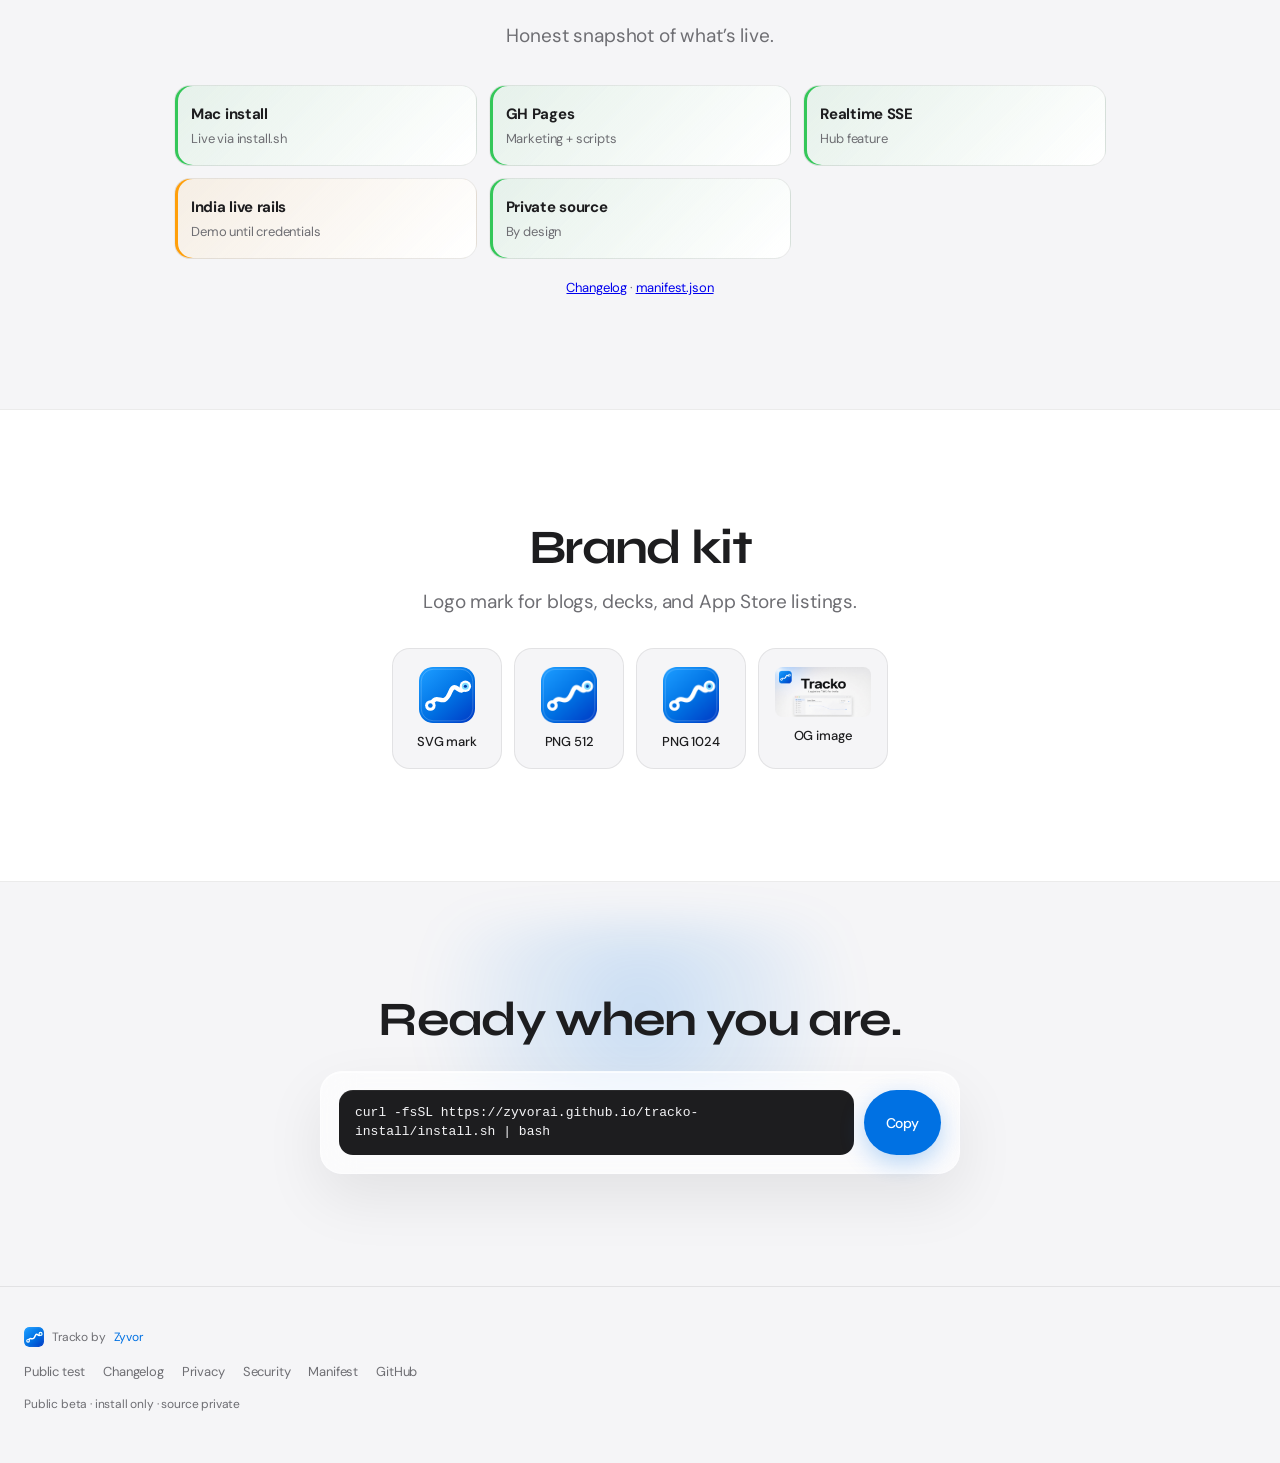
==== commit 2ebad2a5: "Site: Windows download card, unsigned note, FAQ and JSON-LD (#8) Co-authored-by: Susant Sahani <ssah" ====
--- a/index.html
+++ b/index.html
@@ -77,7 +77,7 @@
       {
         "@type": "Question",
         "name": "Is there a Windows version?",
-        "acceptedAnswer": { "@type": "Answer", "text": "There is no native Windows desktop app. On Windows (and Linux) open Tracko in the browser against your hub, with the same 30-day trial key. Phones use the Driver and Scanner apps." }
+        "acceptedAnswer": { "@type": "Answer", "text": "Yes. A Windows 10/11 (x64) installer is built unsigned in CI, so Windows SmartScreen may show an unknown-publisher warning (choose More info, then Run anyway; a signed build is coming). It uses the same 30-day trial key. Linux uses the browser against your hub. Phones use the Driver and Scanner apps." }
       }
     ]
   }
@@ -162,6 +162,16 @@
           </div>
           <p class="hint">DMG 0.2.0 is being published: email <a href="mailto:sales@zyvor.dev">sales@zyvor.dev</a> for the build now.</p>
         </article>
+        <article class="download-card">
+          <p class="phone-kicker">Desktop</p>
+          <h3>Windows</h3>
+          <p>Windows 10/11 x64 · installer (.exe) · 30-day trial key from <a href="mailto:sales@zyvor.dev?subject=Tracko%20Windows%2030-day%20trial%20key">sales@zyvor.dev</a></p>
+          <div class="download-actions">
+            <a class="btn" href="https://github.com/zyvorai/tracko-install/releases">Releases page</a>
+          </div>
+          <p class="hint">SHA-256: published beside the installer as <code>Tracko-TMS-Setup-x64.exe.sha256</code>. The installer is being published to the Releases page; until it appears there, email <a href="mailto:sales@zyvor.dev">sales@zyvor.dev</a>.</p>
+          <p class="hint">Unsigned build: Windows SmartScreen may show an unknown-publisher warning; choose More info, then Run anyway. A signed build is coming.</p>
+        </article>
         <article class="download-card driver-tone">
           <p class="phone-kicker">Doorstep</p>
           <h3>Driver</h3>
@@ -186,6 +196,7 @@
         <p>One 30-day trial key works everywhere, because your Tracko hub checks it, not each device.</p>
         <ul>
           <li><strong>Hub + web app:</strong> in any browser on Windows, Linux or Mac</li>
+          <li><strong>Windows desktop:</strong> x64 installer (unsigned)</li>
           <li><strong>Mac desktop:</strong> Apple Silicon DMG</li>
           <li><strong>Android:</strong> Driver and Scanner APK</li>
           <li><strong>iPhone:</strong> Driver and Scanner IPA</li>
@@ -411,7 +422,7 @@
           </details>
           <details>
             <summary>Is there a Windows version?</summary>
-            <p>There is no native Windows desktop app. On Windows (and Linux) open Tracko in the browser against your hub, with the same 30-day trial key. Phones use the Driver and Scanner apps.</p>
+            <p>Yes. Use the Windows 10/11 (x64) installer in Downloads, with the same 30-day trial key. It is unsigned, so SmartScreen may warn: choose More info, then Run anyway. Linux uses the browser against your hub. Phones use the Driver and Scanner apps.</p>
           </details>
           <details>
             <summary>Where does my data live?</summary>
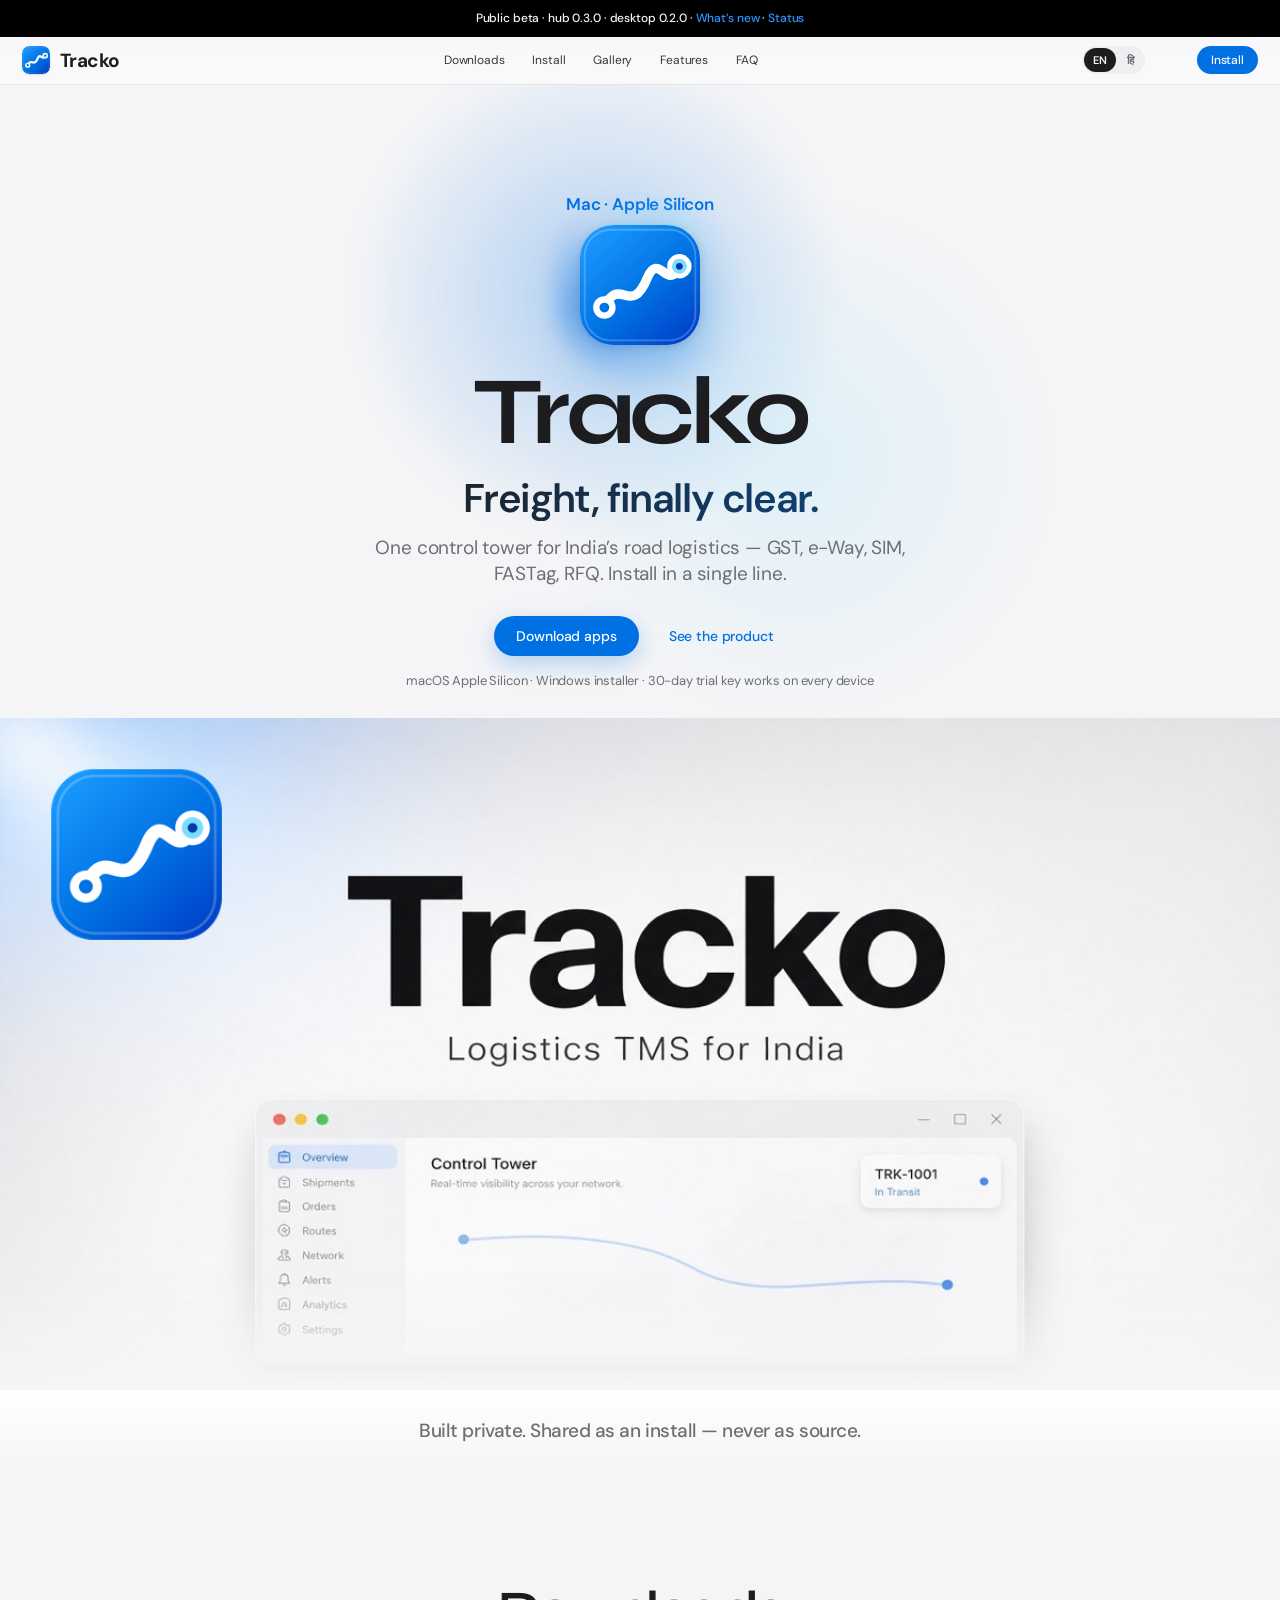
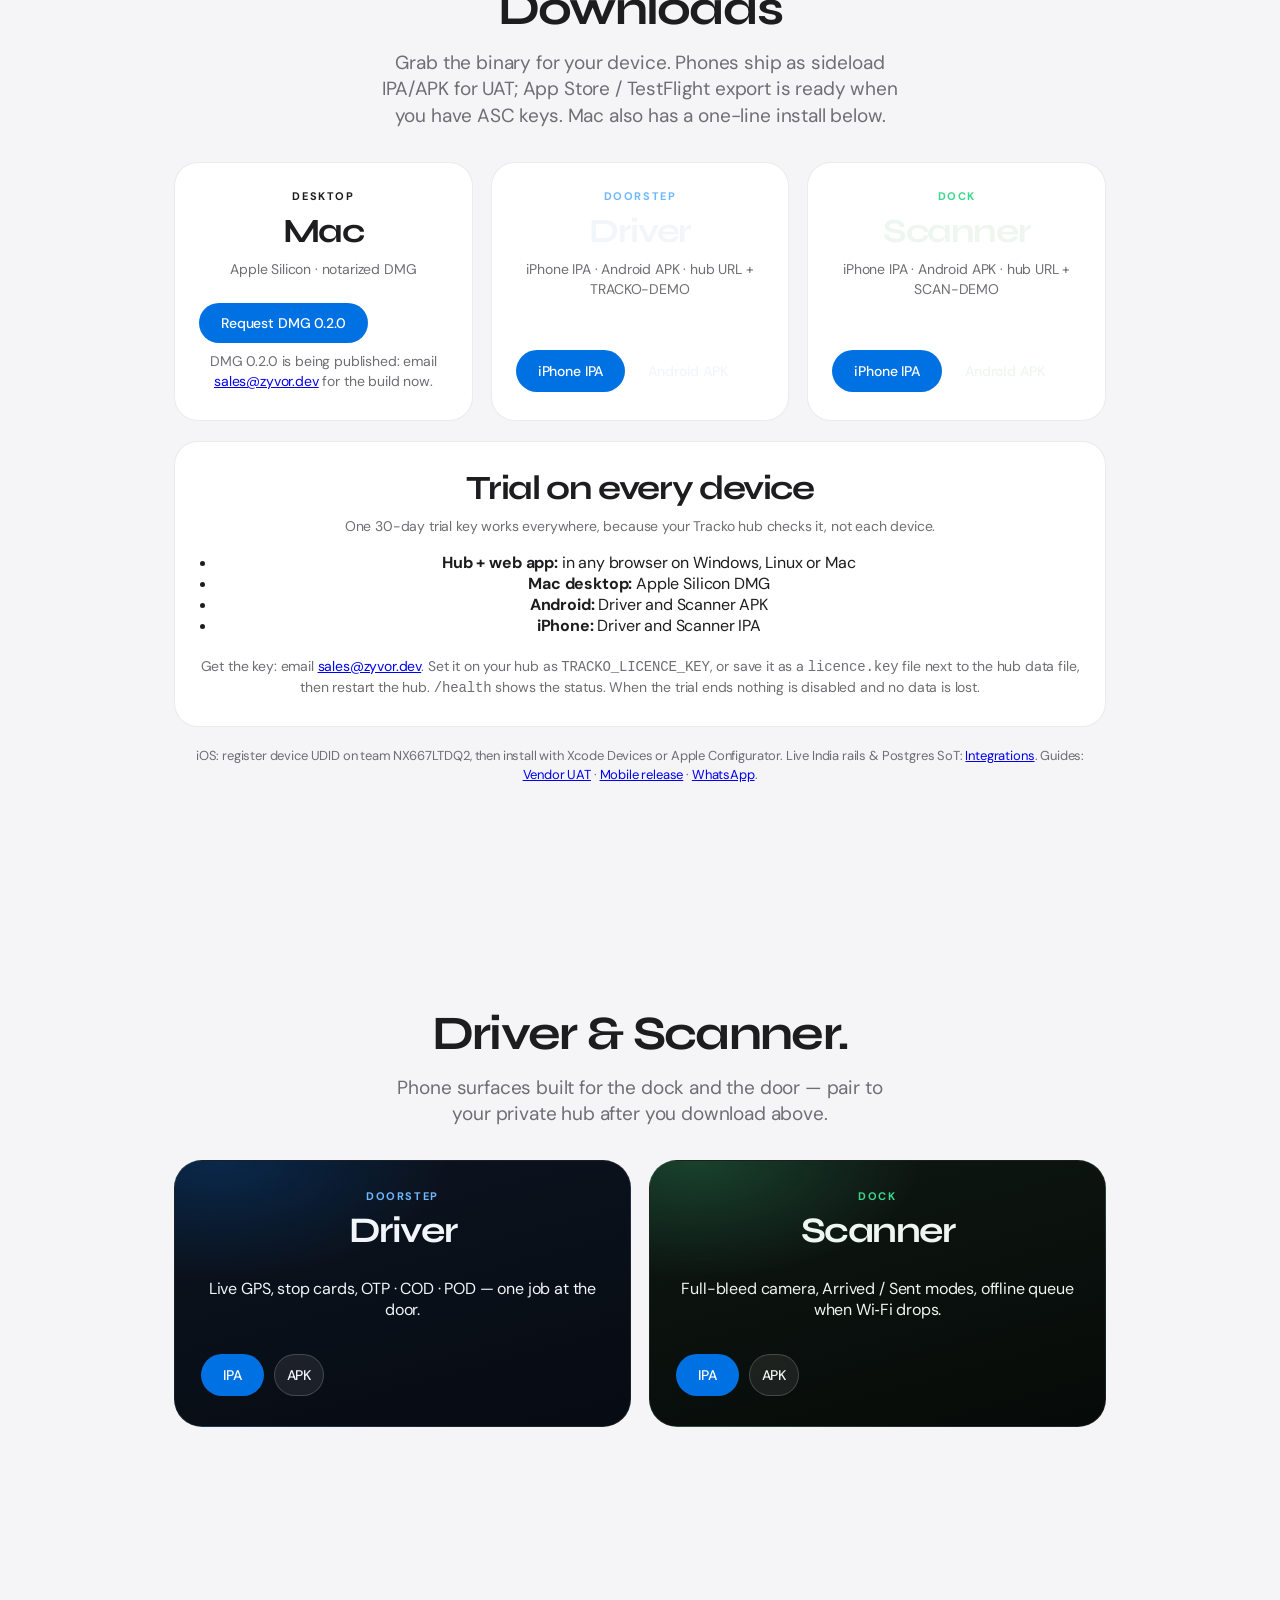
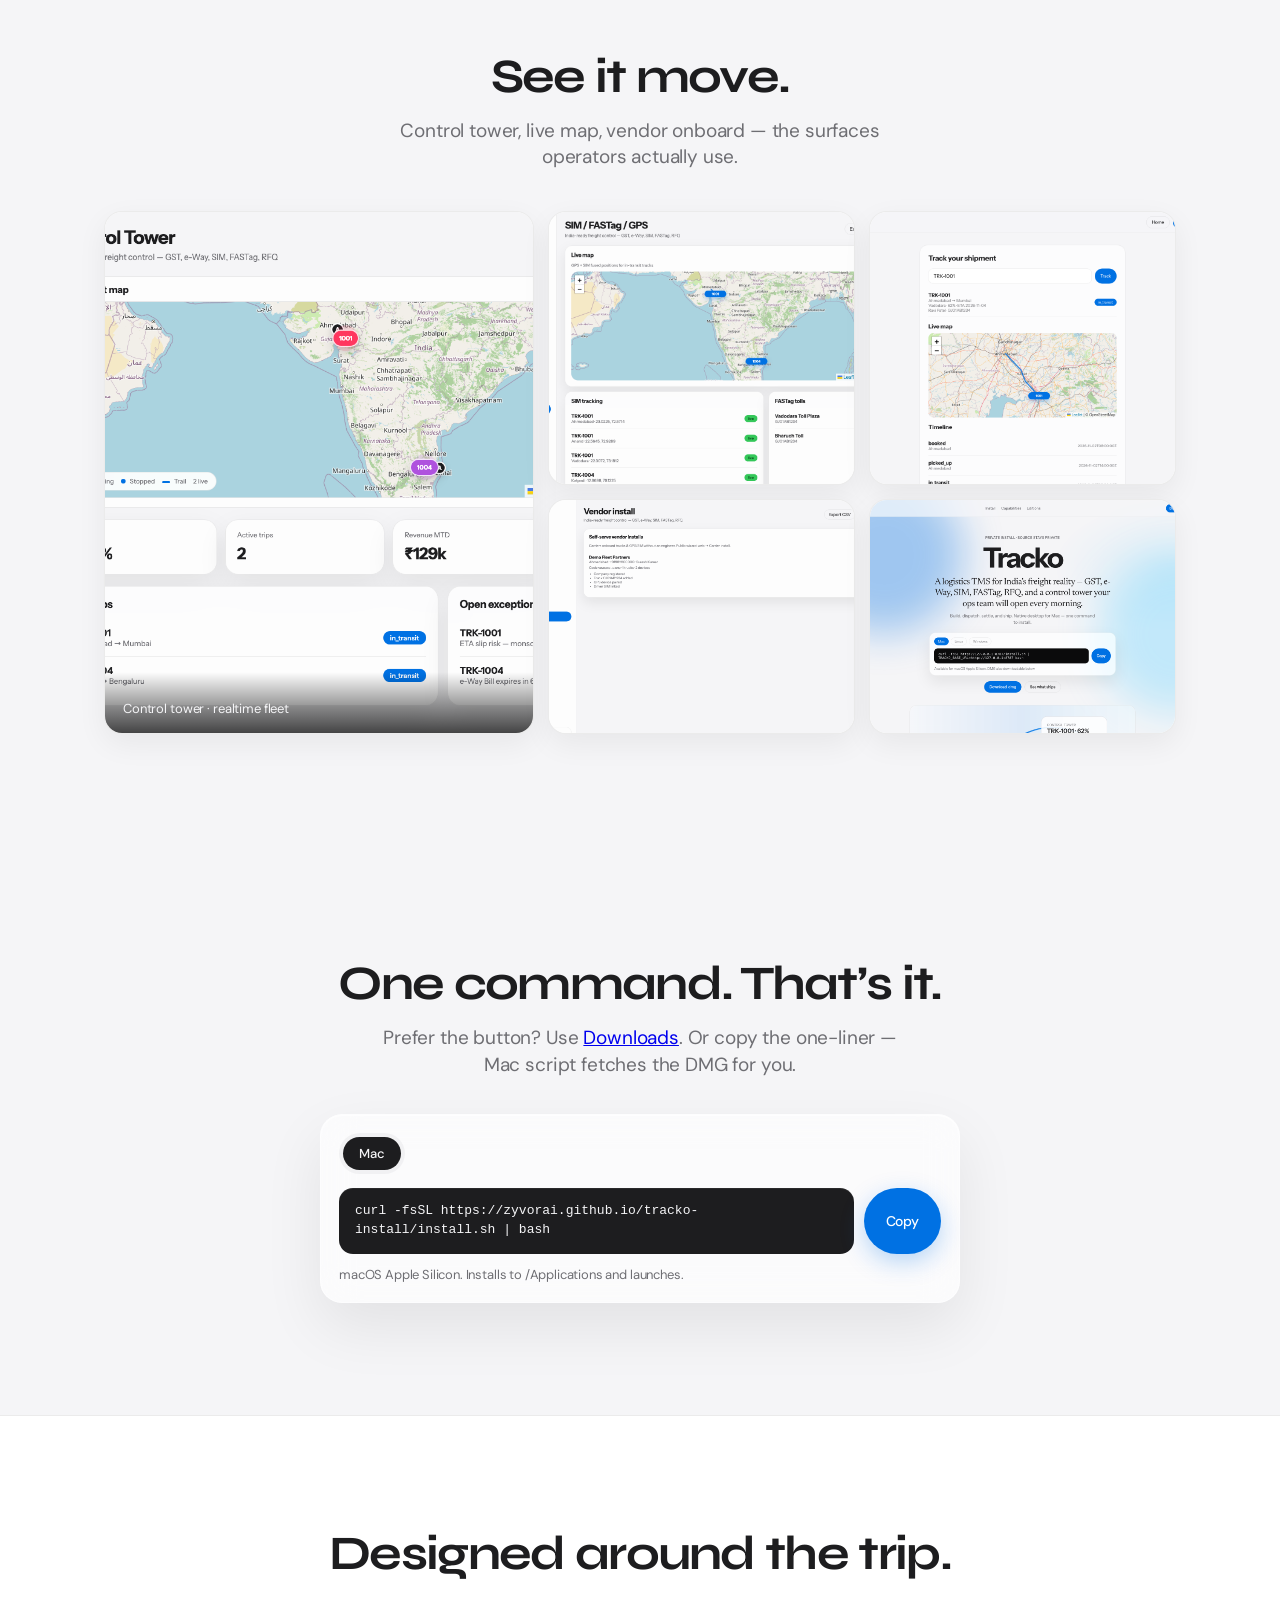
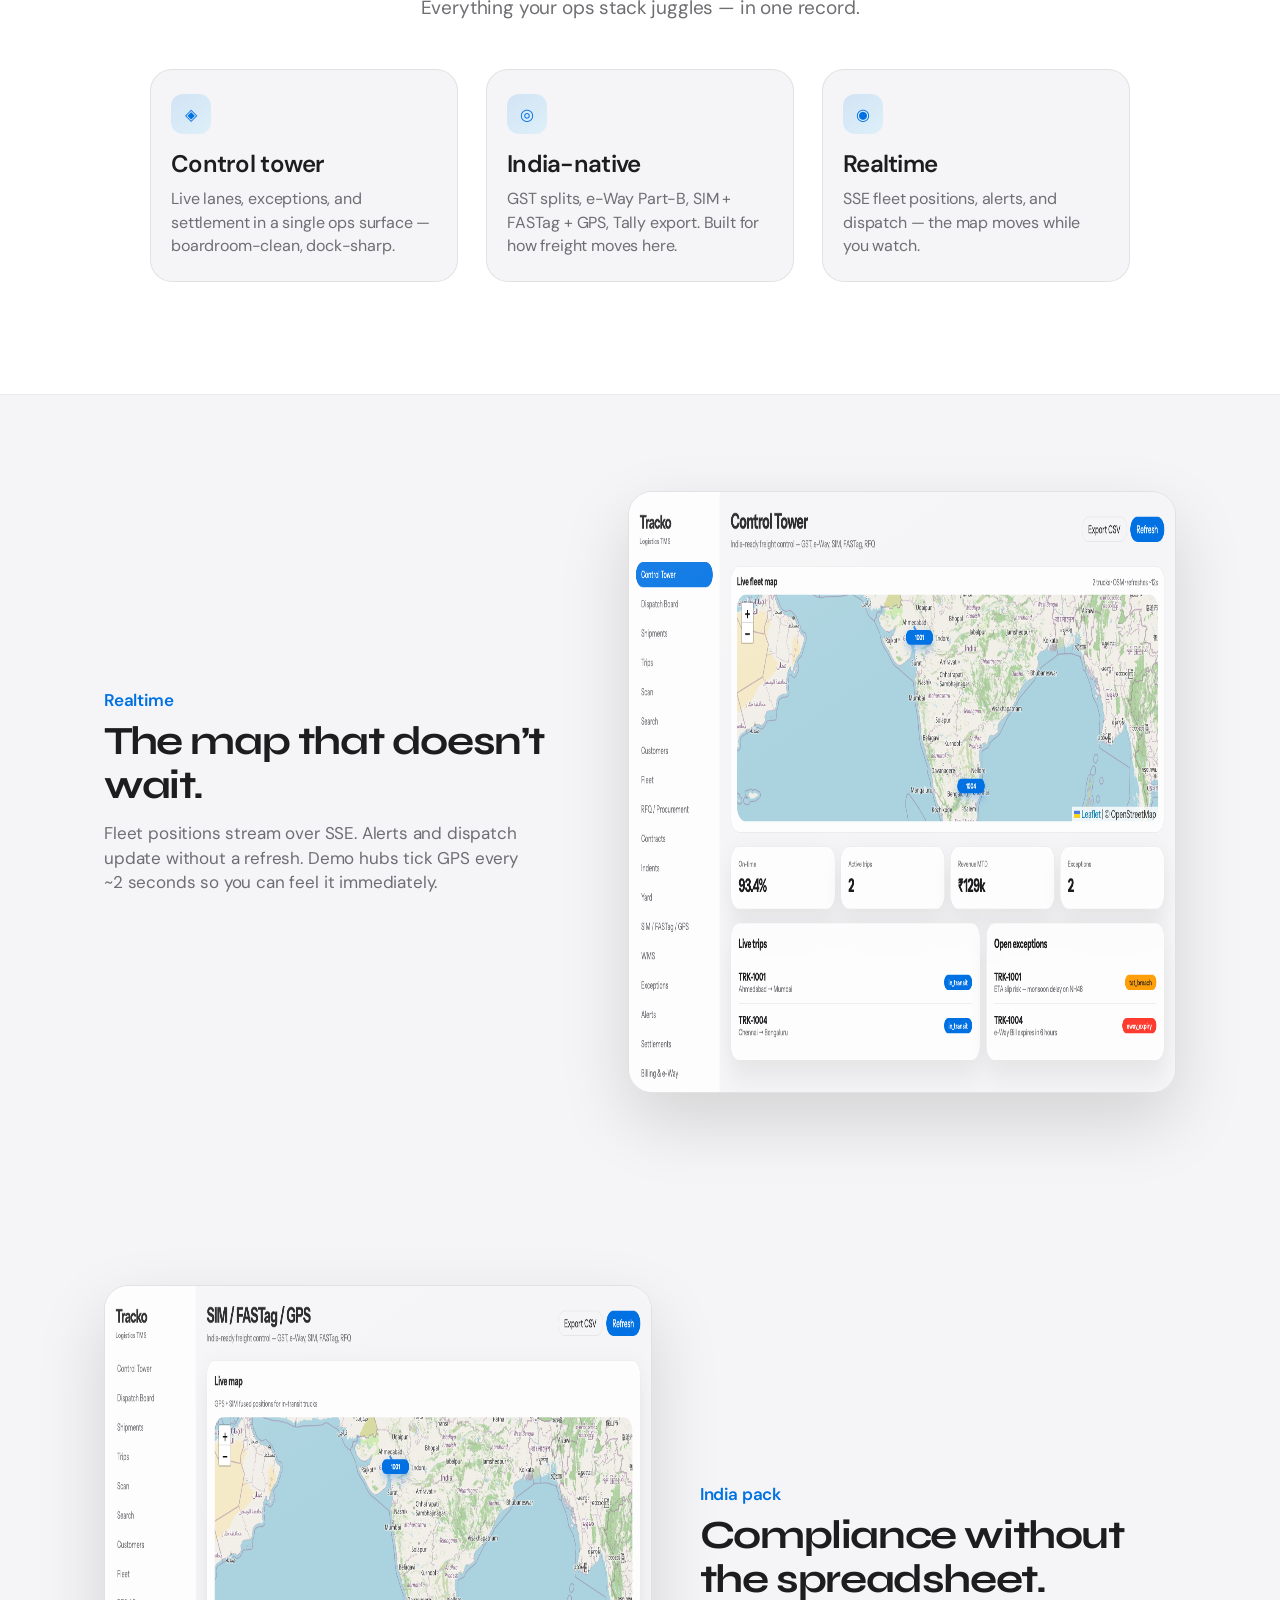
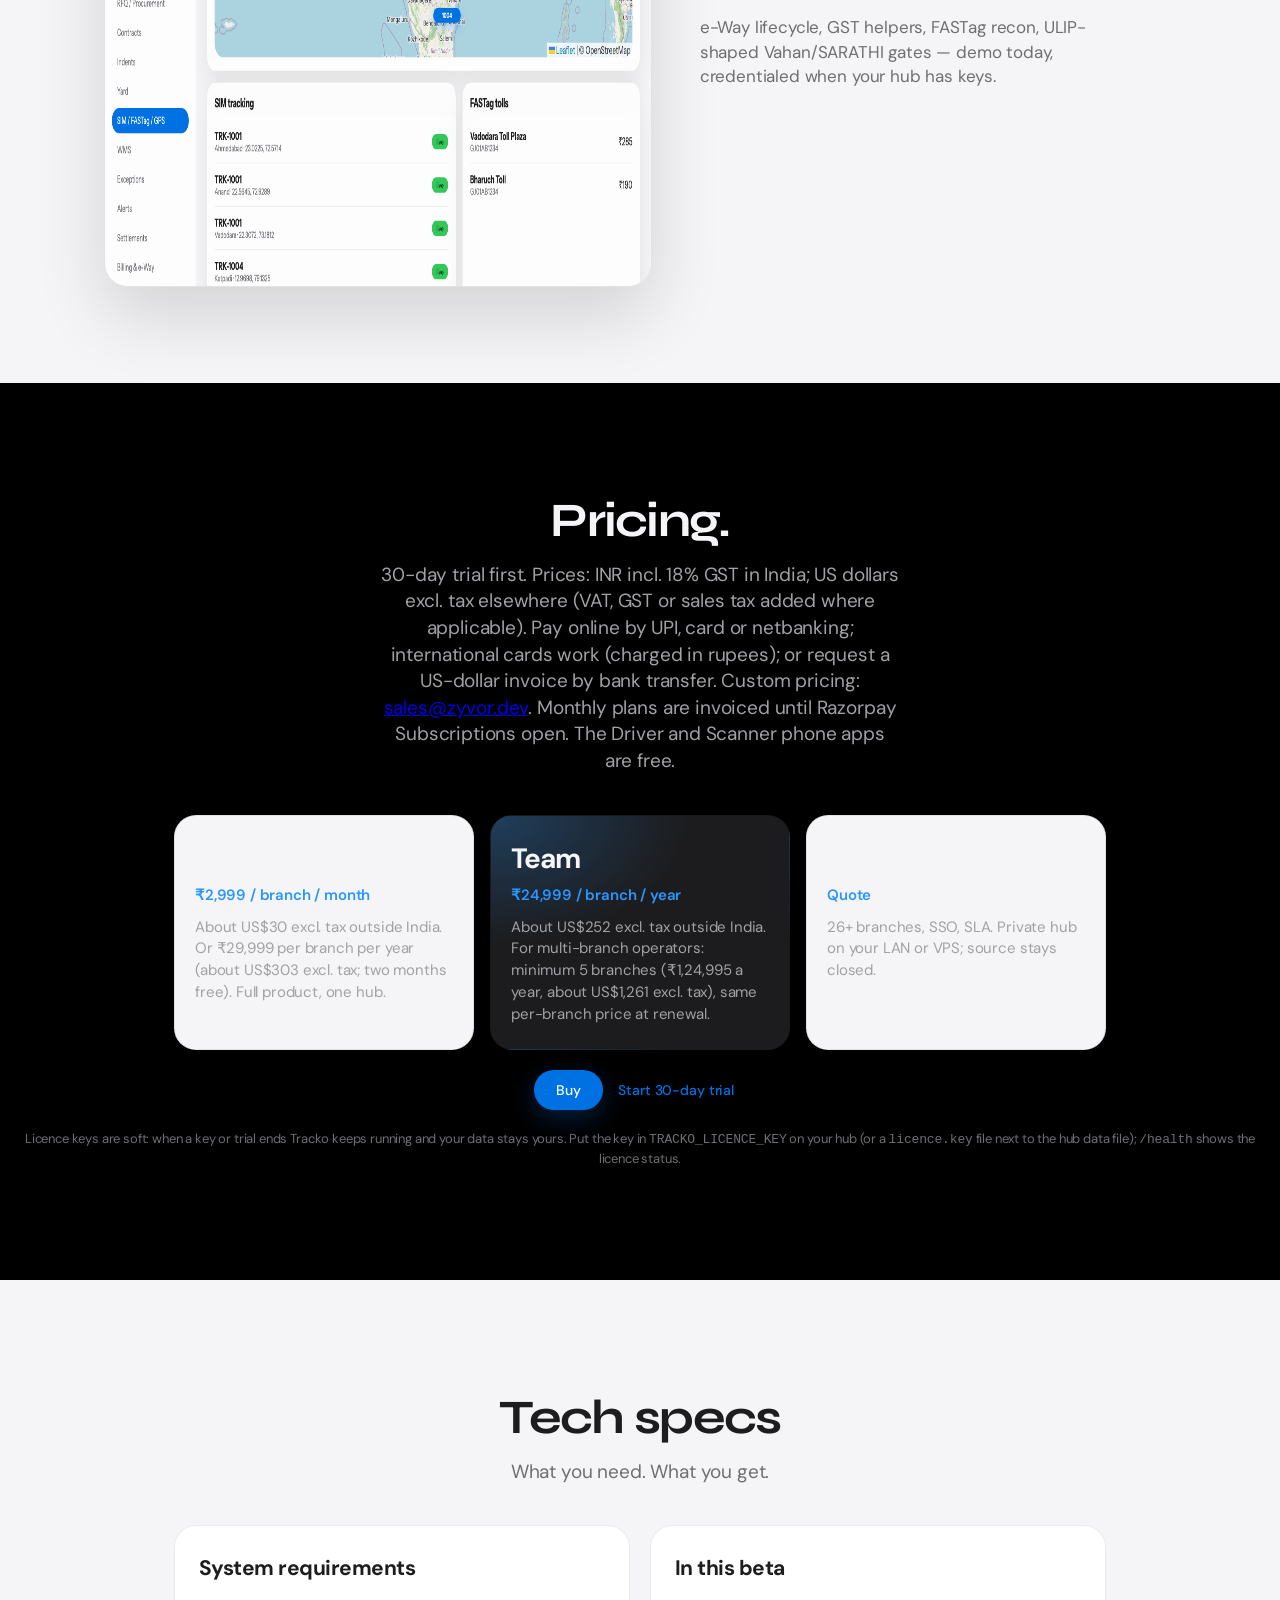
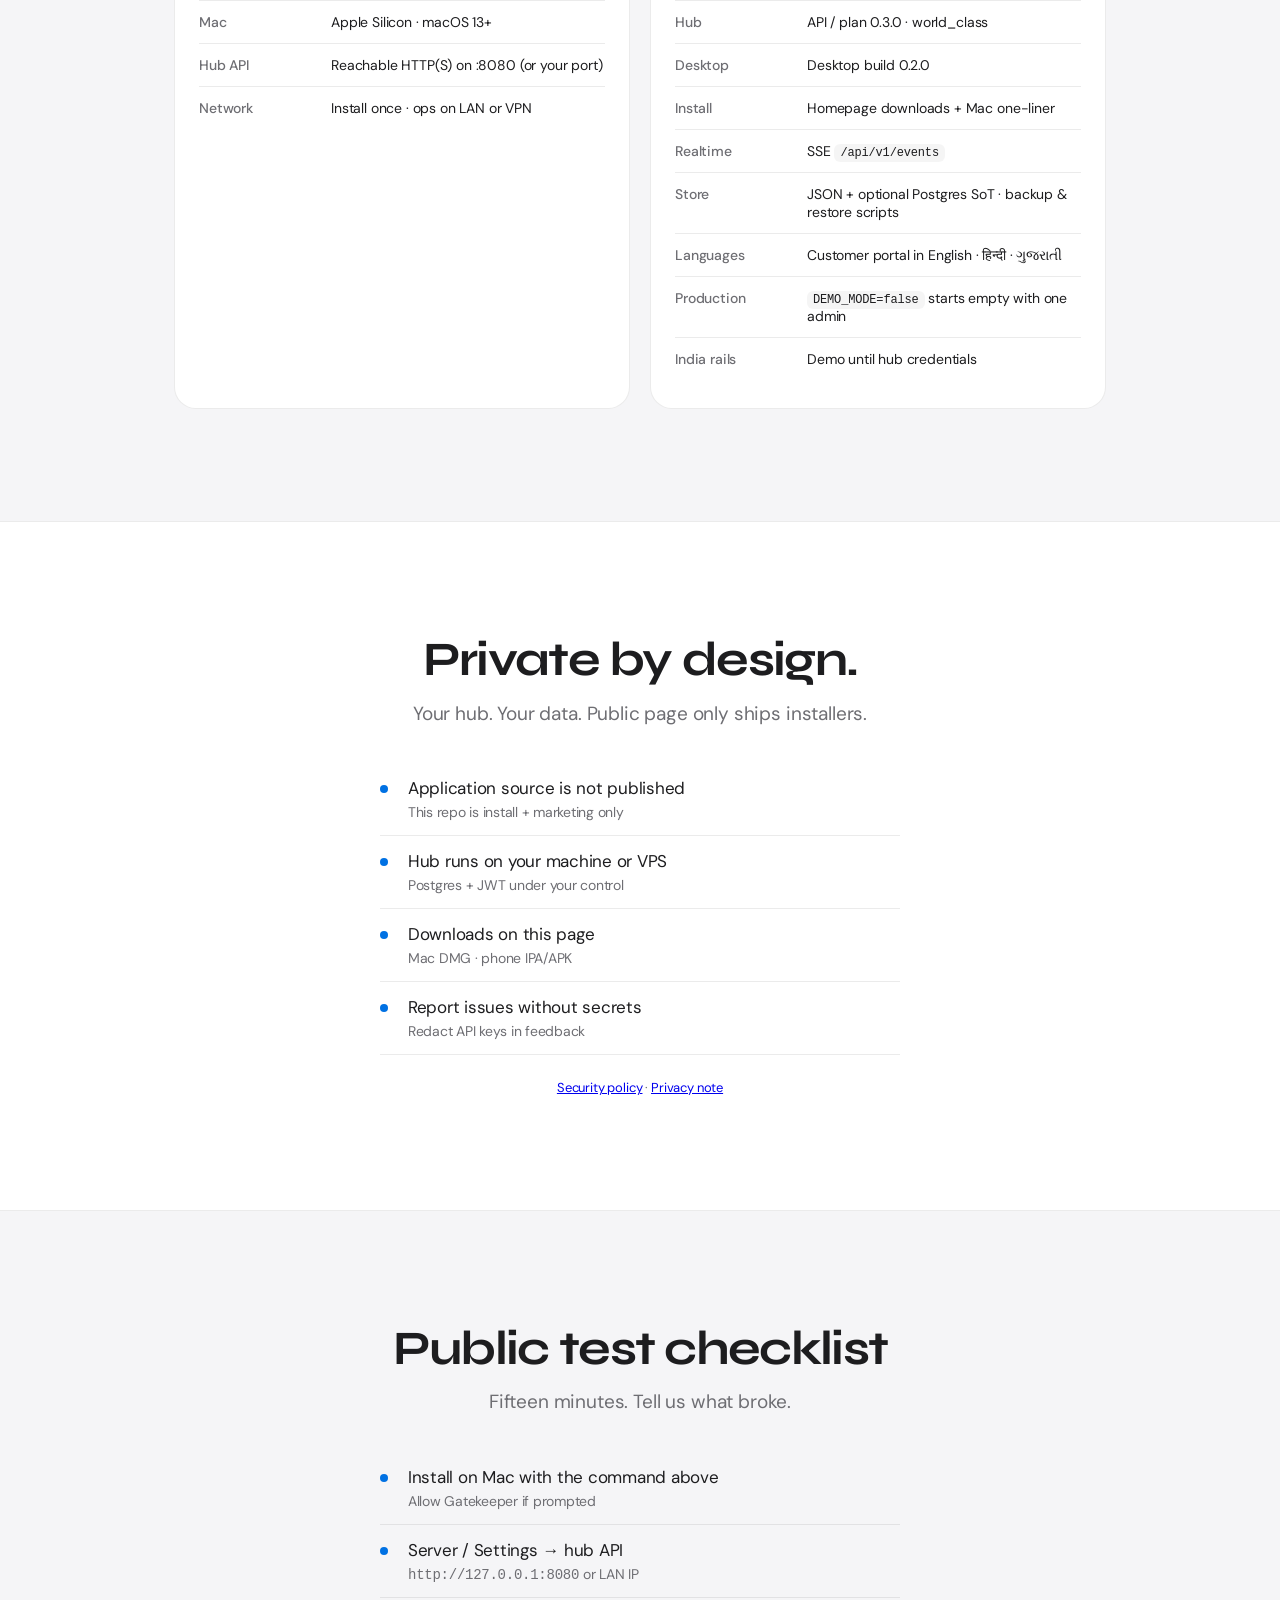
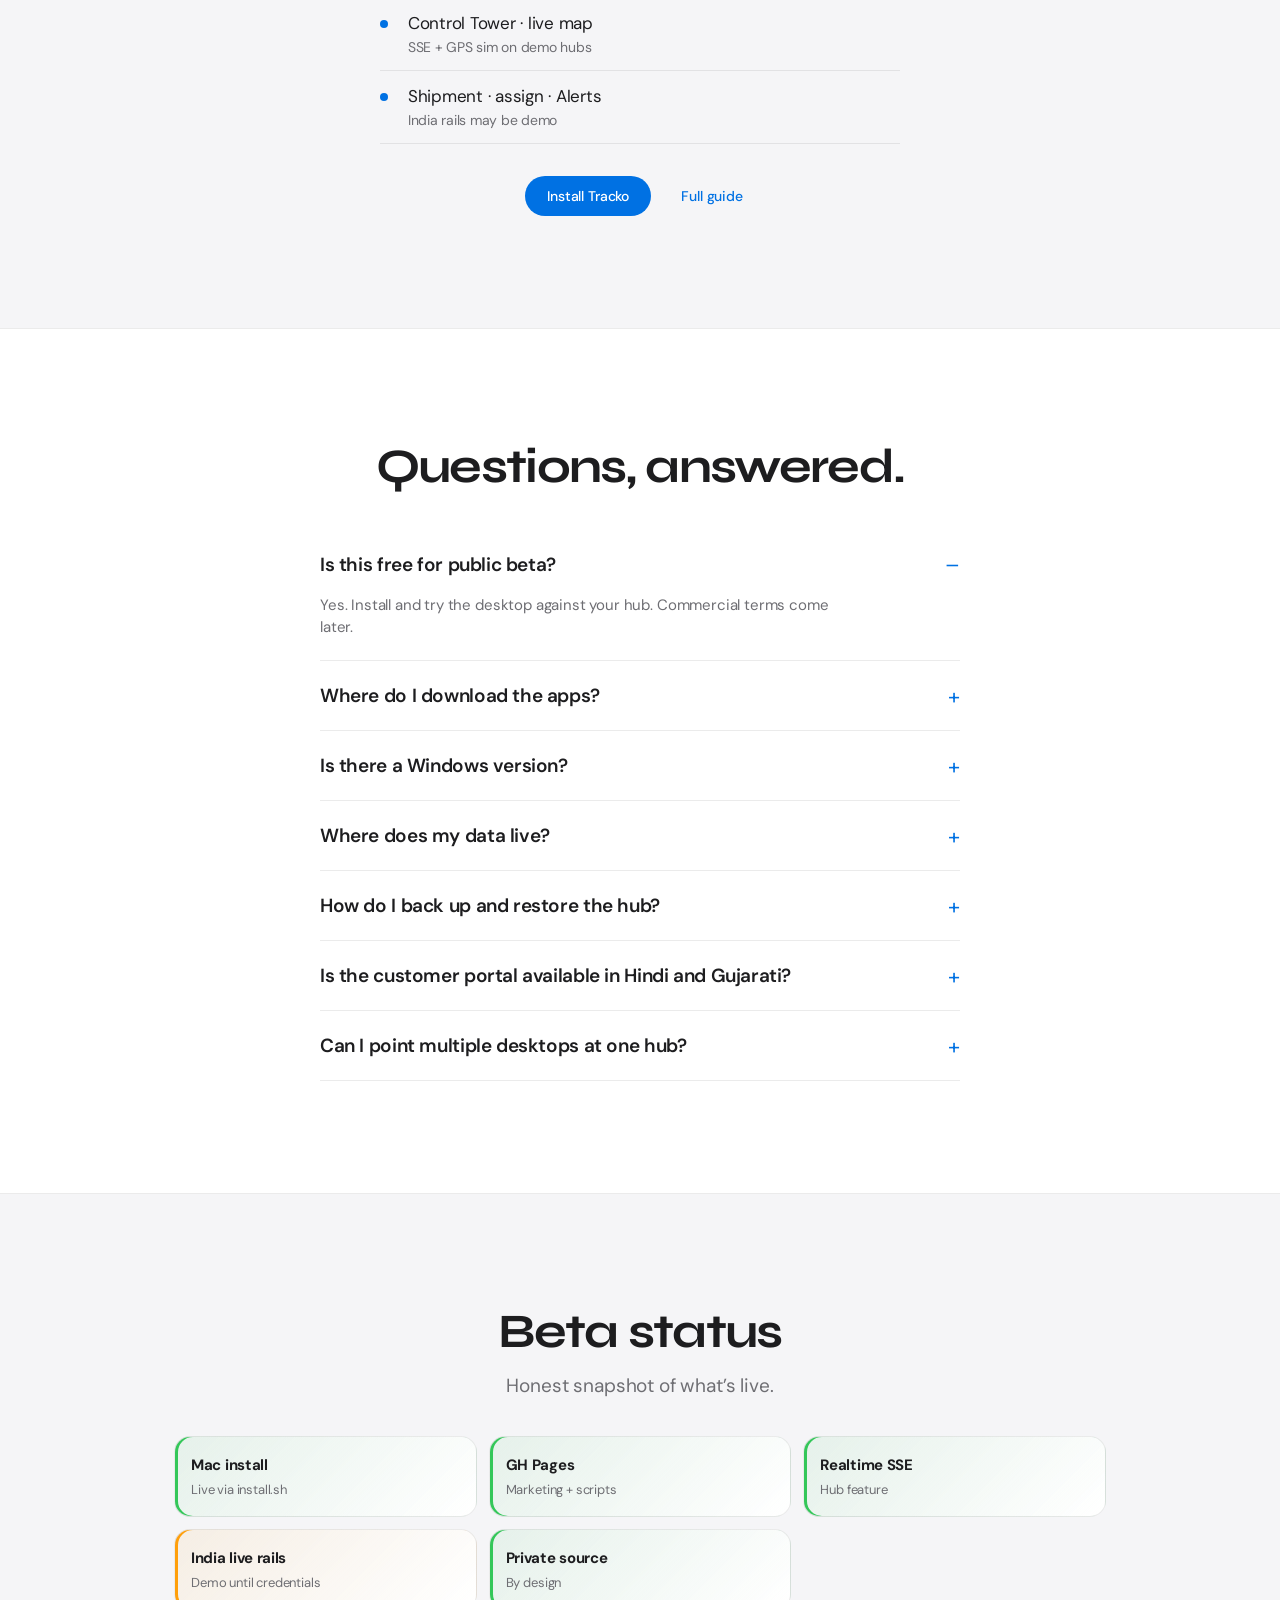
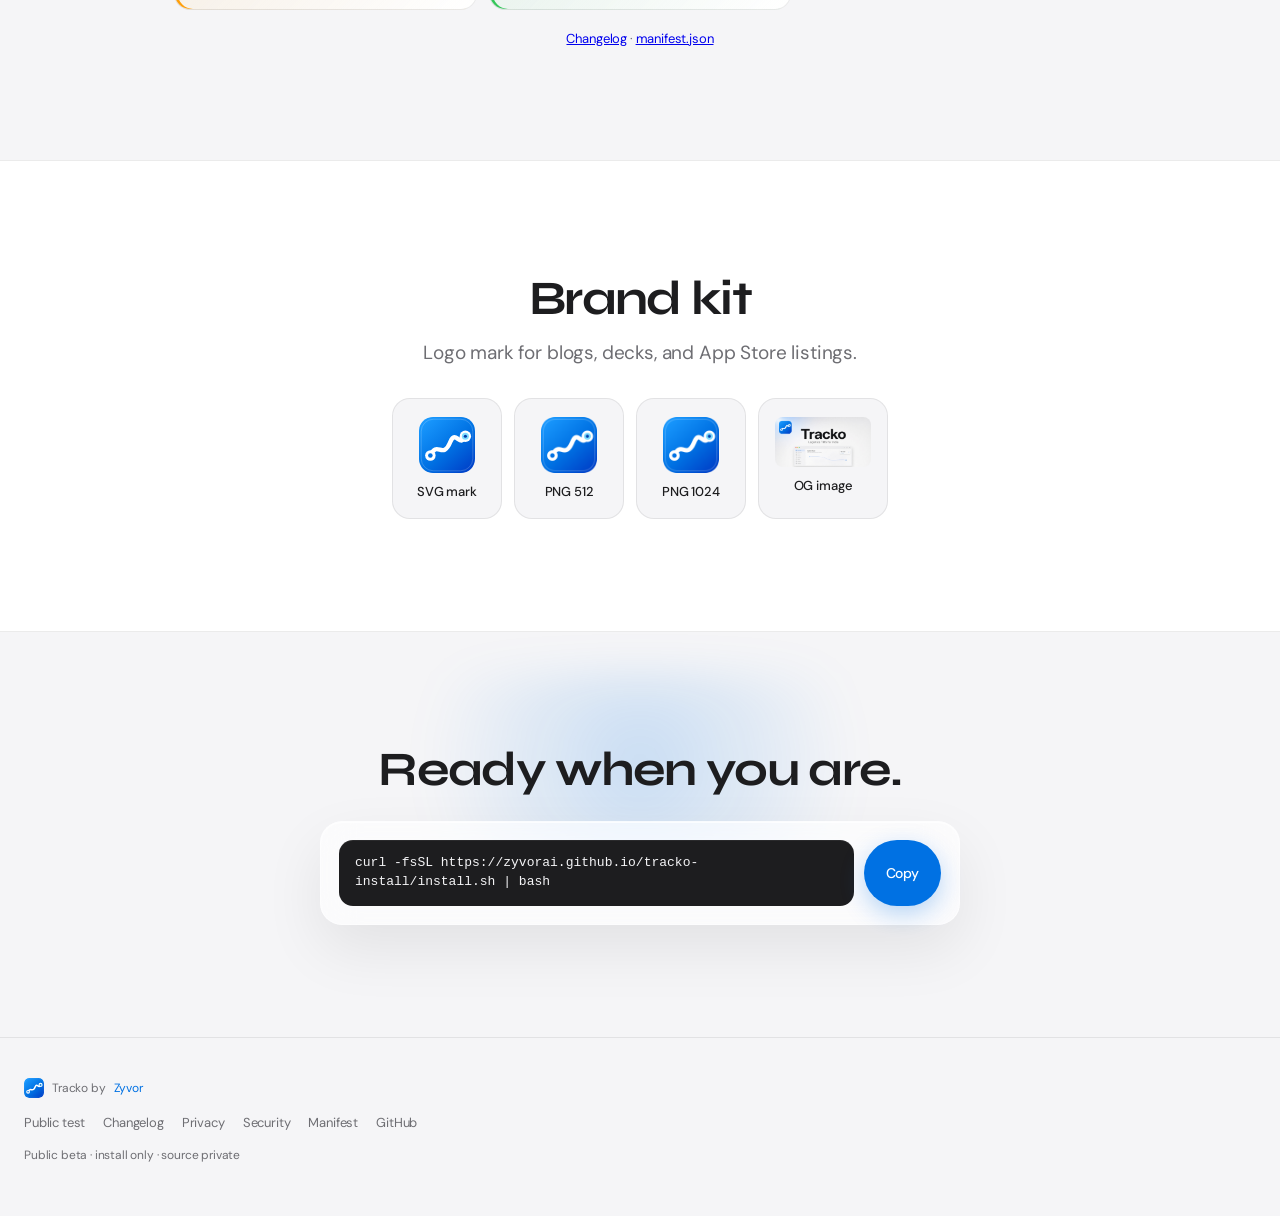
==== commit 29255b6c: "Worldwide prices: INR incl. GST in India, US dollars excl. tax elsewhere Co-Authored-By: Claude Sonn" ====
--- a/index.html
+++ b/index.html
@@ -52,7 +52,10 @@
     "applicationCategory": "BusinessApplication",
     "operatingSystem": "macOS",
     "description": "Logistics TMS for India’s freight — control tower, GST, e-Way, FASTag. Public beta.",
-    "offers": { "@type": "Offer", "price": "2999", "priceCurrency": "INR" },
+    "offers": [
+      { "@type": "Offer", "name": "Per branch per month (India, incl. 18% GST)", "price": "2999", "priceCurrency": "INR", "url": "https://zyvor.dev/buy" },
+      { "@type": "Offer", "name": "Per branch per month (outside India, excl. tax)", "price": "30", "priceCurrency": "USD", "url": "https://zyvor.dev/buy" }
+    ],
     "installUrl": "https://zyvorai.github.io/tracko-install/install.sh",
     "image": "https://zyvorai.github.io/tracko-install/assets/og-branded.png",
     "publisher": { "@type": "Organization", "name": "Zyvor", "url": "https://github.com/zyvorai" },
@@ -77,7 +80,7 @@
       {
         "@type": "Question",
         "name": "Is there a Windows version?",
-        "acceptedAnswer": { "@type": "Answer", "text": "Yes. A Windows 10/11 (x64) installer is built unsigned in CI, so Windows SmartScreen may show an unknown-publisher warning (choose More info, then Run anyway; a signed build is coming). It uses the same 30-day trial key. Linux uses the browser against your hub. Phones use the Driver and Scanner apps." }
+        "acceptedAnswer": { "@type": "Answer", "text": "There is no native Windows desktop app. On Windows (and Linux) open Tracko in the browser against your hub, with the same 30-day trial key. Phones use the Driver and Scanner apps." }
       }
     ]
   }
@@ -162,16 +165,6 @@
           </div>
           <p class="hint">DMG 0.2.0 is being published: email <a href="mailto:sales@zyvor.dev">sales@zyvor.dev</a> for the build now.</p>
         </article>
-        <article class="download-card">
-          <p class="phone-kicker">Desktop</p>
-          <h3>Windows</h3>
-          <p>Windows 10/11 x64 · installer (.exe) · 30-day trial key from <a href="mailto:sales@zyvor.dev?subject=Tracko%20Windows%2030-day%20trial%20key">sales@zyvor.dev</a></p>
-          <div class="download-actions">
-            <a class="btn" href="https://github.com/zyvorai/tracko-install/releases">Releases page</a>
-          </div>
-          <p class="hint">SHA-256: published beside the installer as <code>Tracko-TMS-Setup-x64.exe.sha256</code>. The installer is being published to the Releases page; until it appears there, email <a href="mailto:sales@zyvor.dev">sales@zyvor.dev</a>.</p>
-          <p class="hint">Unsigned build: Windows SmartScreen may show an unknown-publisher warning; choose More info, then Run anyway. A signed build is coming.</p>
-        </article>
         <article class="download-card driver-tone">
           <p class="phone-kicker">Doorstep</p>
           <h3>Driver</h3>
@@ -196,7 +189,6 @@
         <p>One 30-day trial key works everywhere, because your Tracko hub checks it, not each device.</p>
         <ul>
           <li><strong>Hub + web app:</strong> in any browser on Windows, Linux or Mac</li>
-          <li><strong>Windows desktop:</strong> x64 installer (unsigned)</li>
           <li><strong>Mac desktop:</strong> Apple Silicon DMG</li>
           <li><strong>Android:</strong> Driver and Scanner APK</li>
           <li><strong>iPhone:</strong> Driver and Scanner IPA</li>
@@ -326,17 +318,17 @@
 
     <section class="section dark reveal" id="pricing">
       <h2>Pricing.</h2>
-      <p class="section-lead">30-day trial first. Prices in INR, GST included. The Driver and Scanner phone apps are free. No online checkout yet: email <a href="mailto:sales@zyvor.dev">sales@zyvor.dev</a> for a trial key or a licence.</p>
+      <p class="section-lead">30-day trial first. Prices: INR incl. 18% GST in India; US dollars excl. tax elsewhere (VAT, GST or sales tax added where applicable). Pay online by UPI, card or netbanking; international cards work (charged in rupees); or request a US-dollar invoice by bank transfer. Custom pricing: <a href="mailto:sales@zyvor.dev">sales@zyvor.dev</a>. Monthly plans are invoiced until Razorpay Subscriptions open. The Driver and Scanner phone apps are free.</p>
       <div class="tiers">
         <article class="tier card-lift">
           <h3>Single branch</h3>
           <p class="price">₹2,999 / branch / month</p>
-          <p>Or ₹29,999 per branch per year (two months free). Full product, one hub.</p>
+          <p>About US$30 excl. tax outside India. Or ₹29,999 per branch per year (about US$303 excl. tax; two months free). Full product, one hub.</p>
         </article>
         <article class="tier featured card-lift">
           <h3>Team</h3>
           <p class="price">₹24,999 / branch / year</p>
-          <p>For multi-branch operators: minimum 5 branches (₹1,24,995 a year), same per-branch price at renewal.</p>
+          <p>About US$252 excl. tax outside India. For multi-branch operators: minimum 5 branches (₹1,24,995 a year, about US$1,261 excl. tax), same per-branch price at renewal.</p>
         </article>
         <article class="tier card-lift">
           <h3>Enterprise</h3>
@@ -344,6 +336,7 @@
           <p>26+ branches, SSO, SLA. Private hub on your LAN or VPS; source stays closed.</p>
         </article>
       </div>
+      <p style="margin-top:1.25rem;"><a class="btn btn-shine" href="https://zyvor.dev/buy">Buy</a> <a class="btn btn-ghost" href="mailto:sales@zyvor.dev?subject=Tracko%2030-day%20trial%20key">Start 30-day trial</a></p>
       <p class="hint" style="margin-top:1.25rem;">Licence keys are soft: when a key or trial ends Tracko keeps running and your data stays yours. Put the key in <code>TRACKO_LICENCE_KEY</code> on your hub (or a <code>licence.key</code> file next to the hub data file); <code>/health</code> shows the licence status.</p>
     </section>
 
@@ -422,7 +415,7 @@
           </details>
           <details>
             <summary>Is there a Windows version?</summary>
-            <p>Yes. Use the Windows 10/11 (x64) installer in Downloads, with the same 30-day trial key. It is unsigned, so SmartScreen may warn: choose More info, then Run anyway. Linux uses the browser against your hub. Phones use the Driver and Scanner apps.</p>
+            <p>There is no native Windows desktop app. On Windows (and Linux) open Tracko in the browser against your hub, with the same 30-day trial key. Phones use the Driver and Scanner apps.</p>
           </details>
           <details>
             <summary>Where does my data live?</summary>
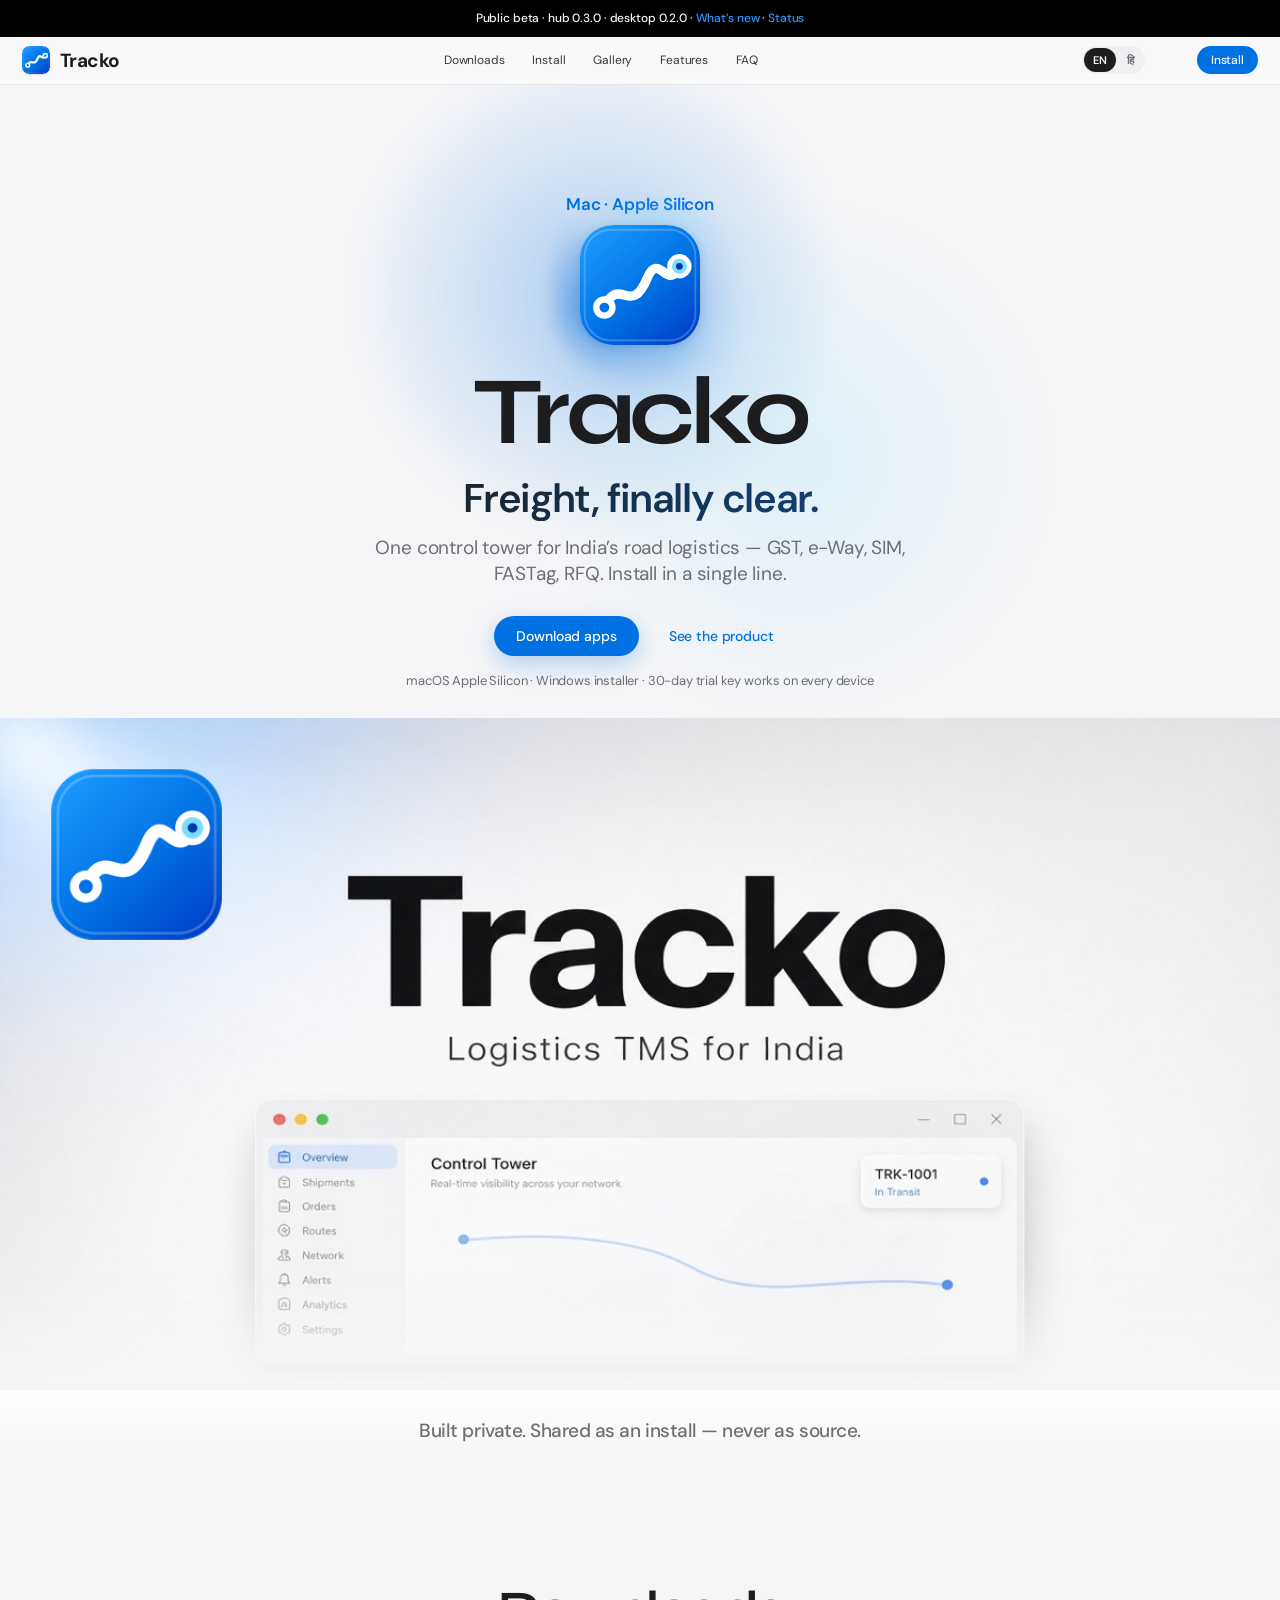
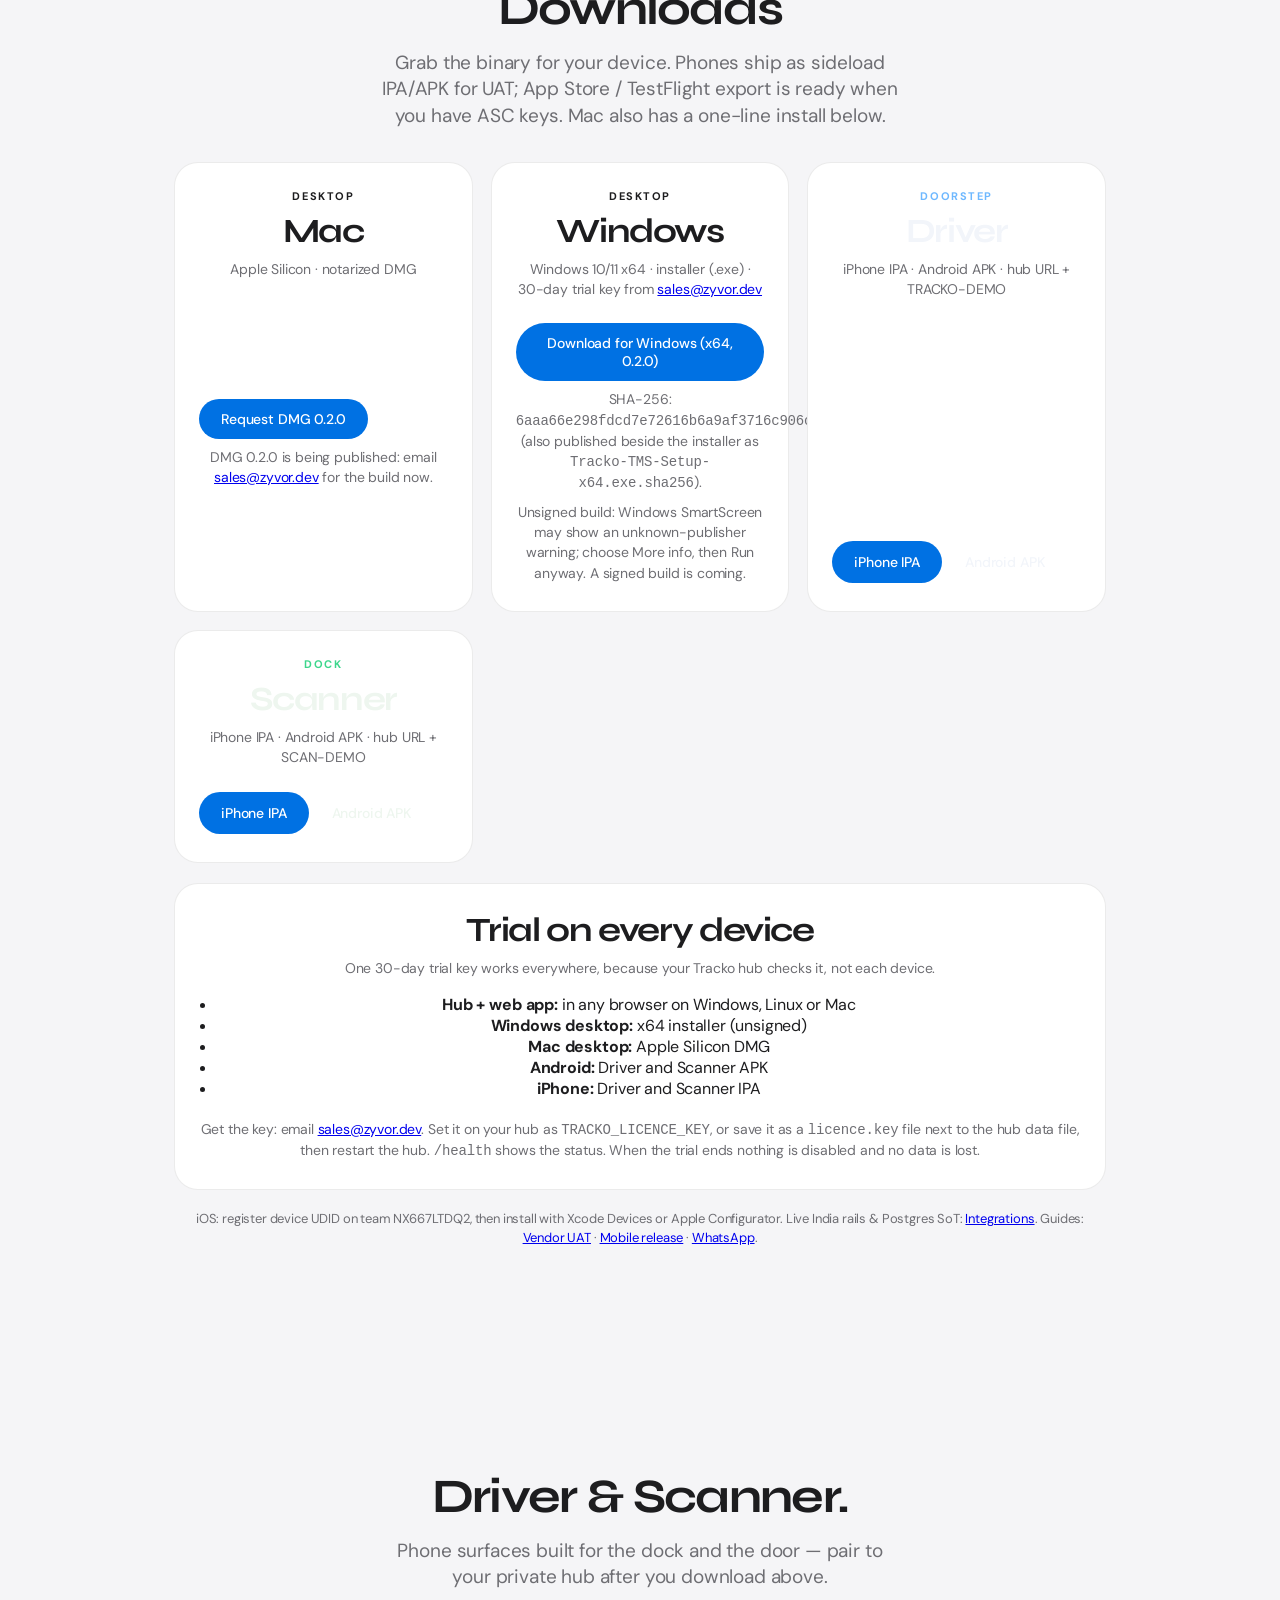
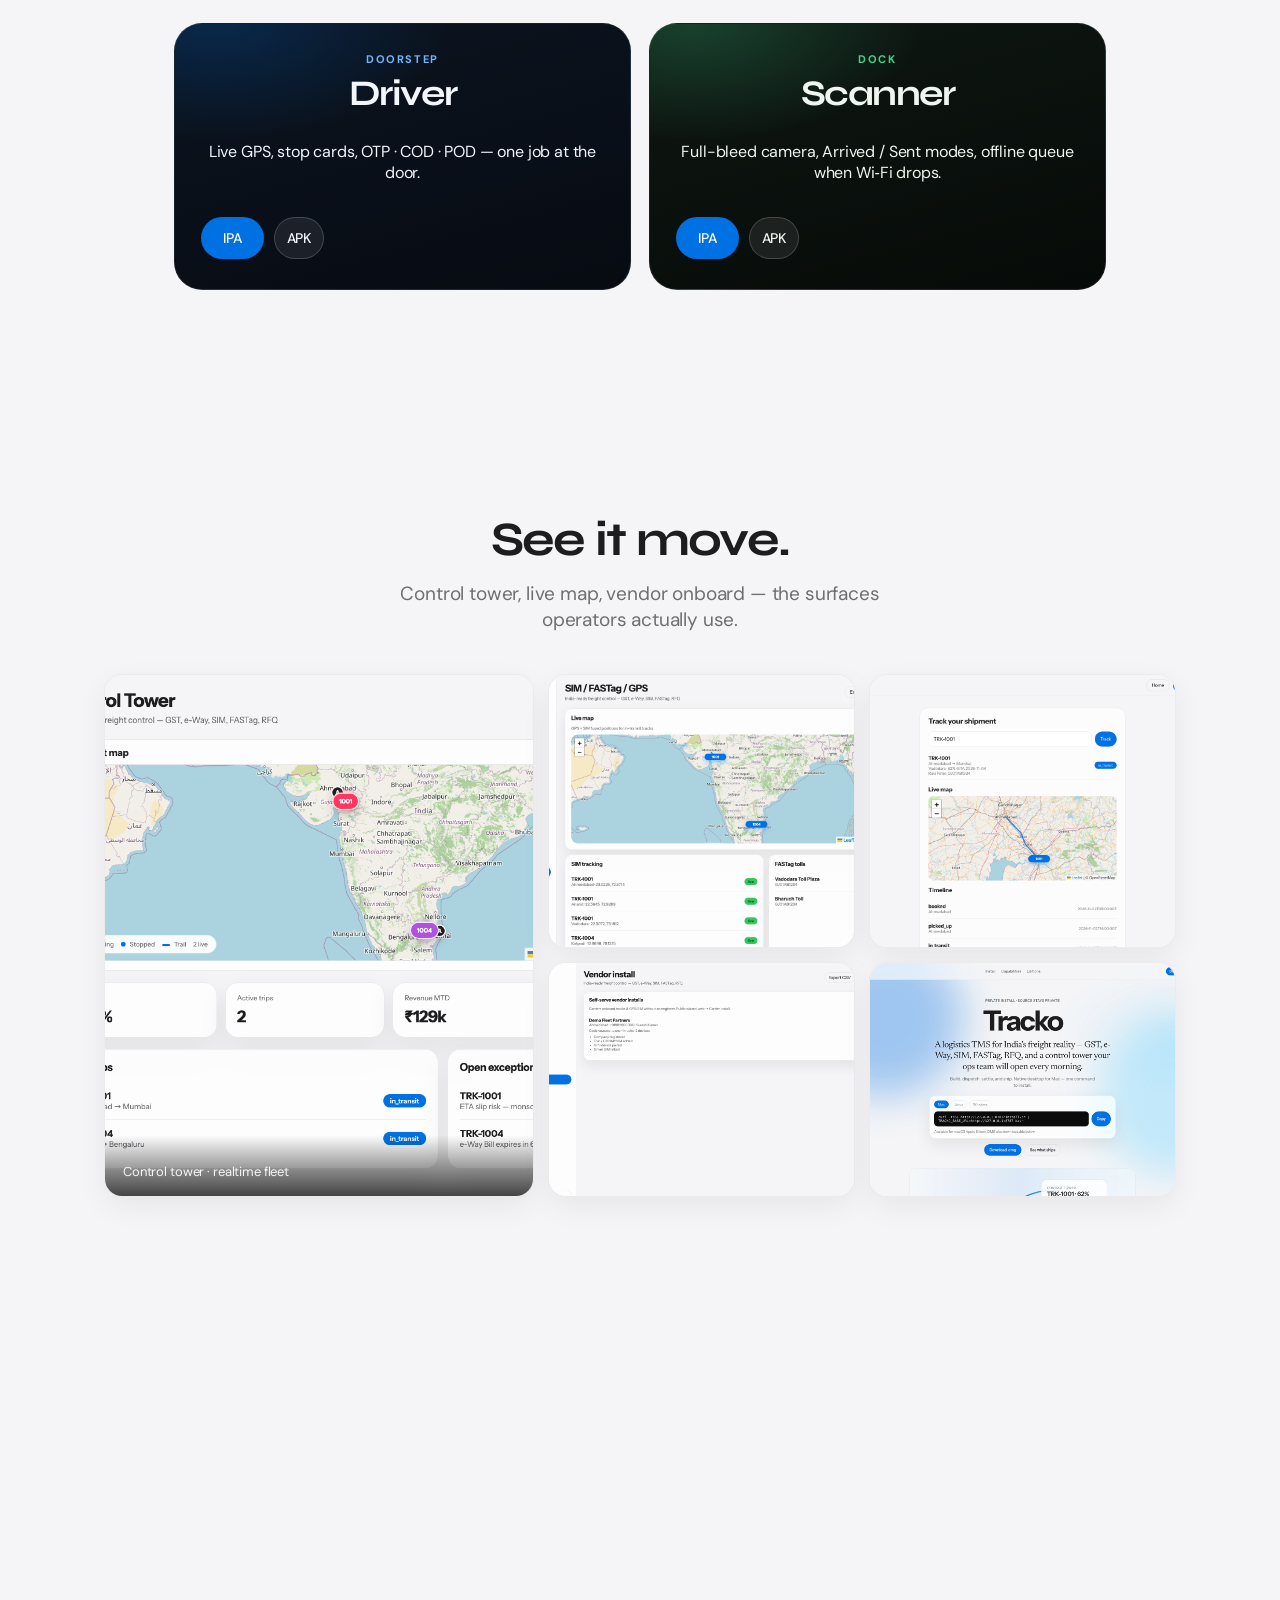
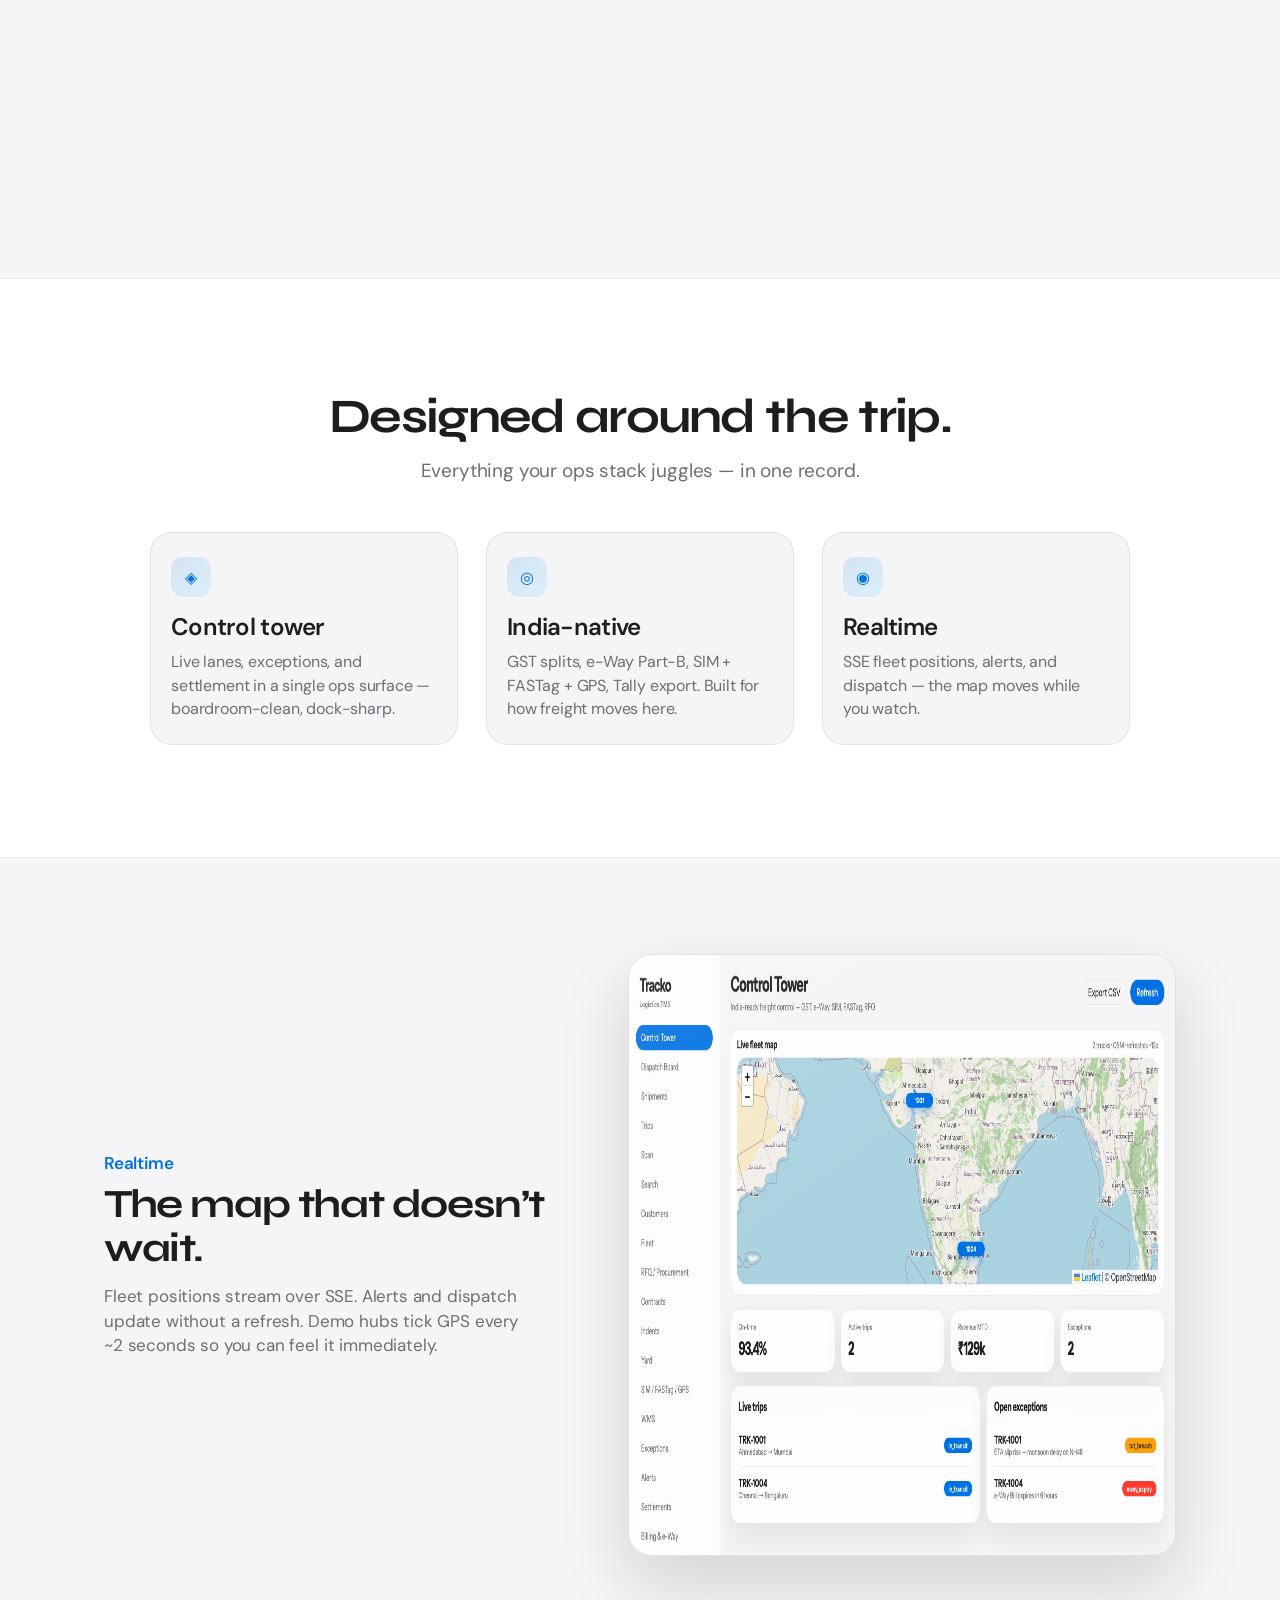
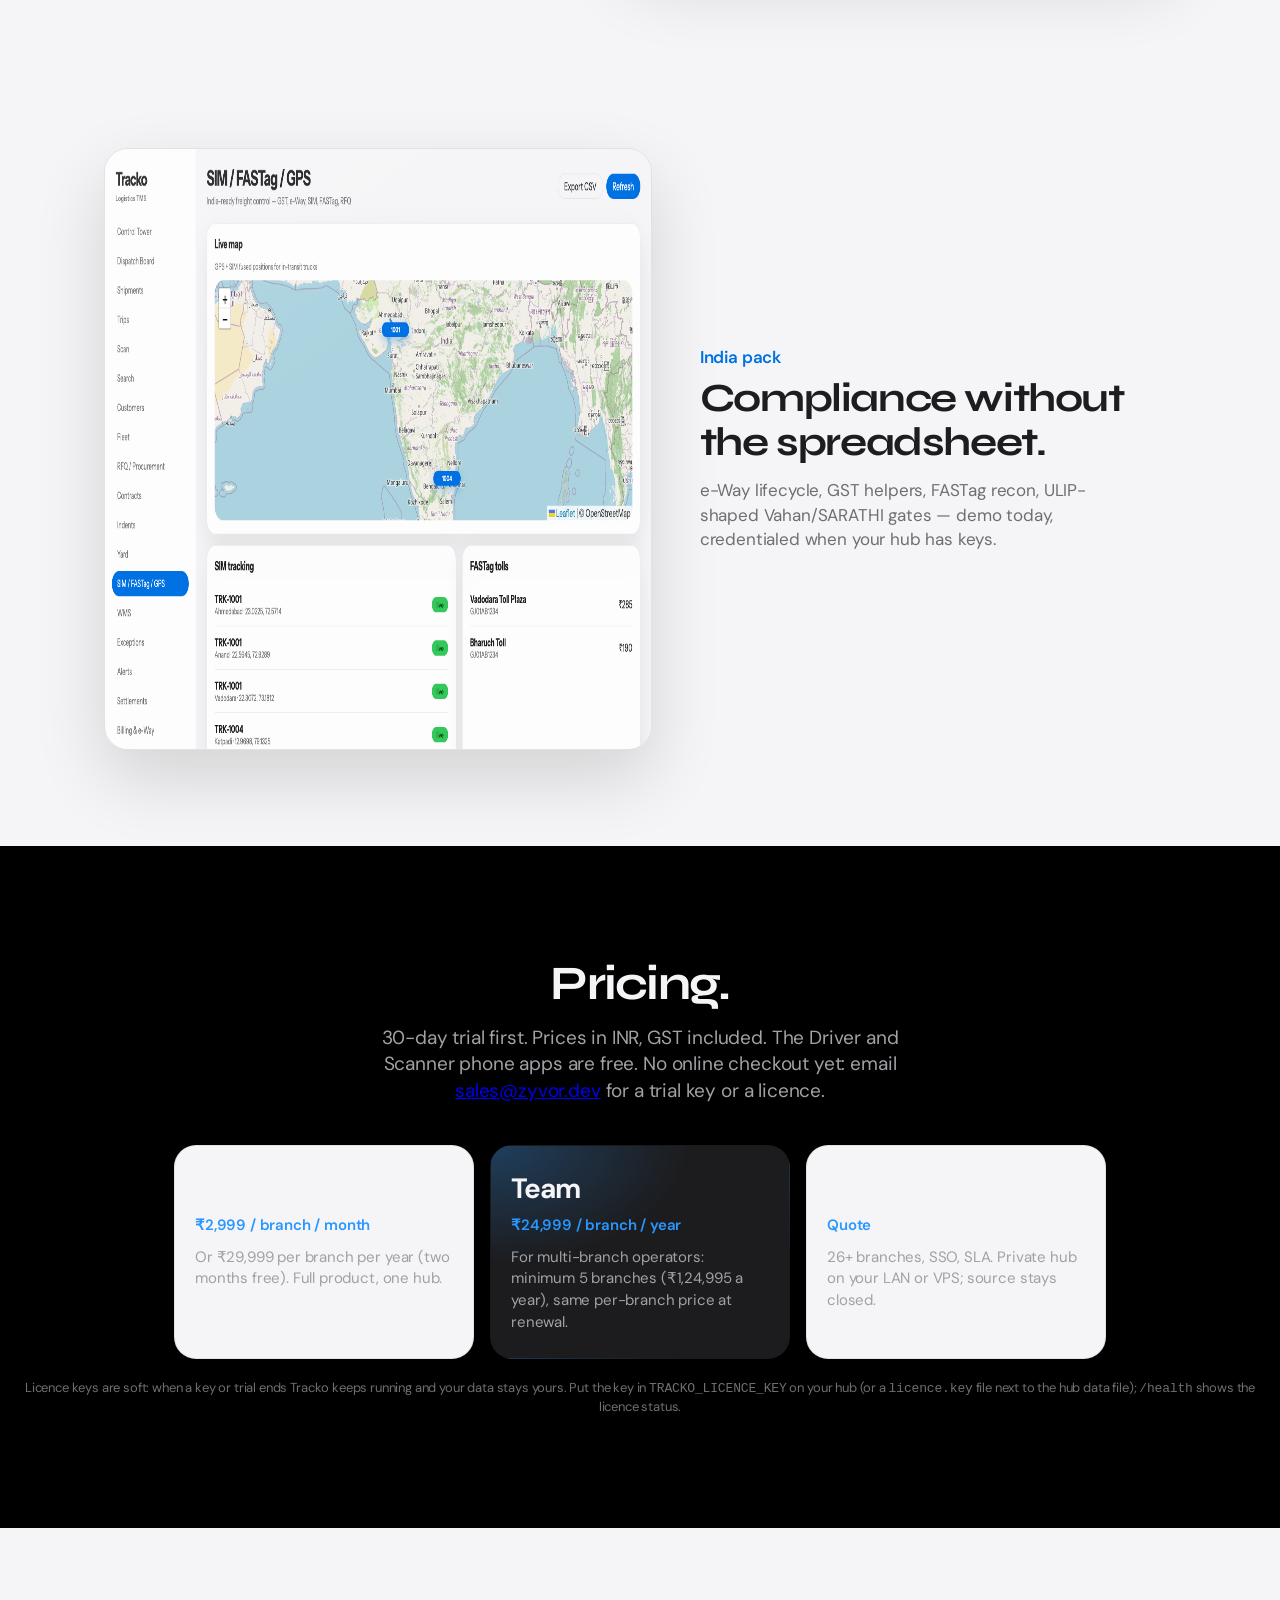
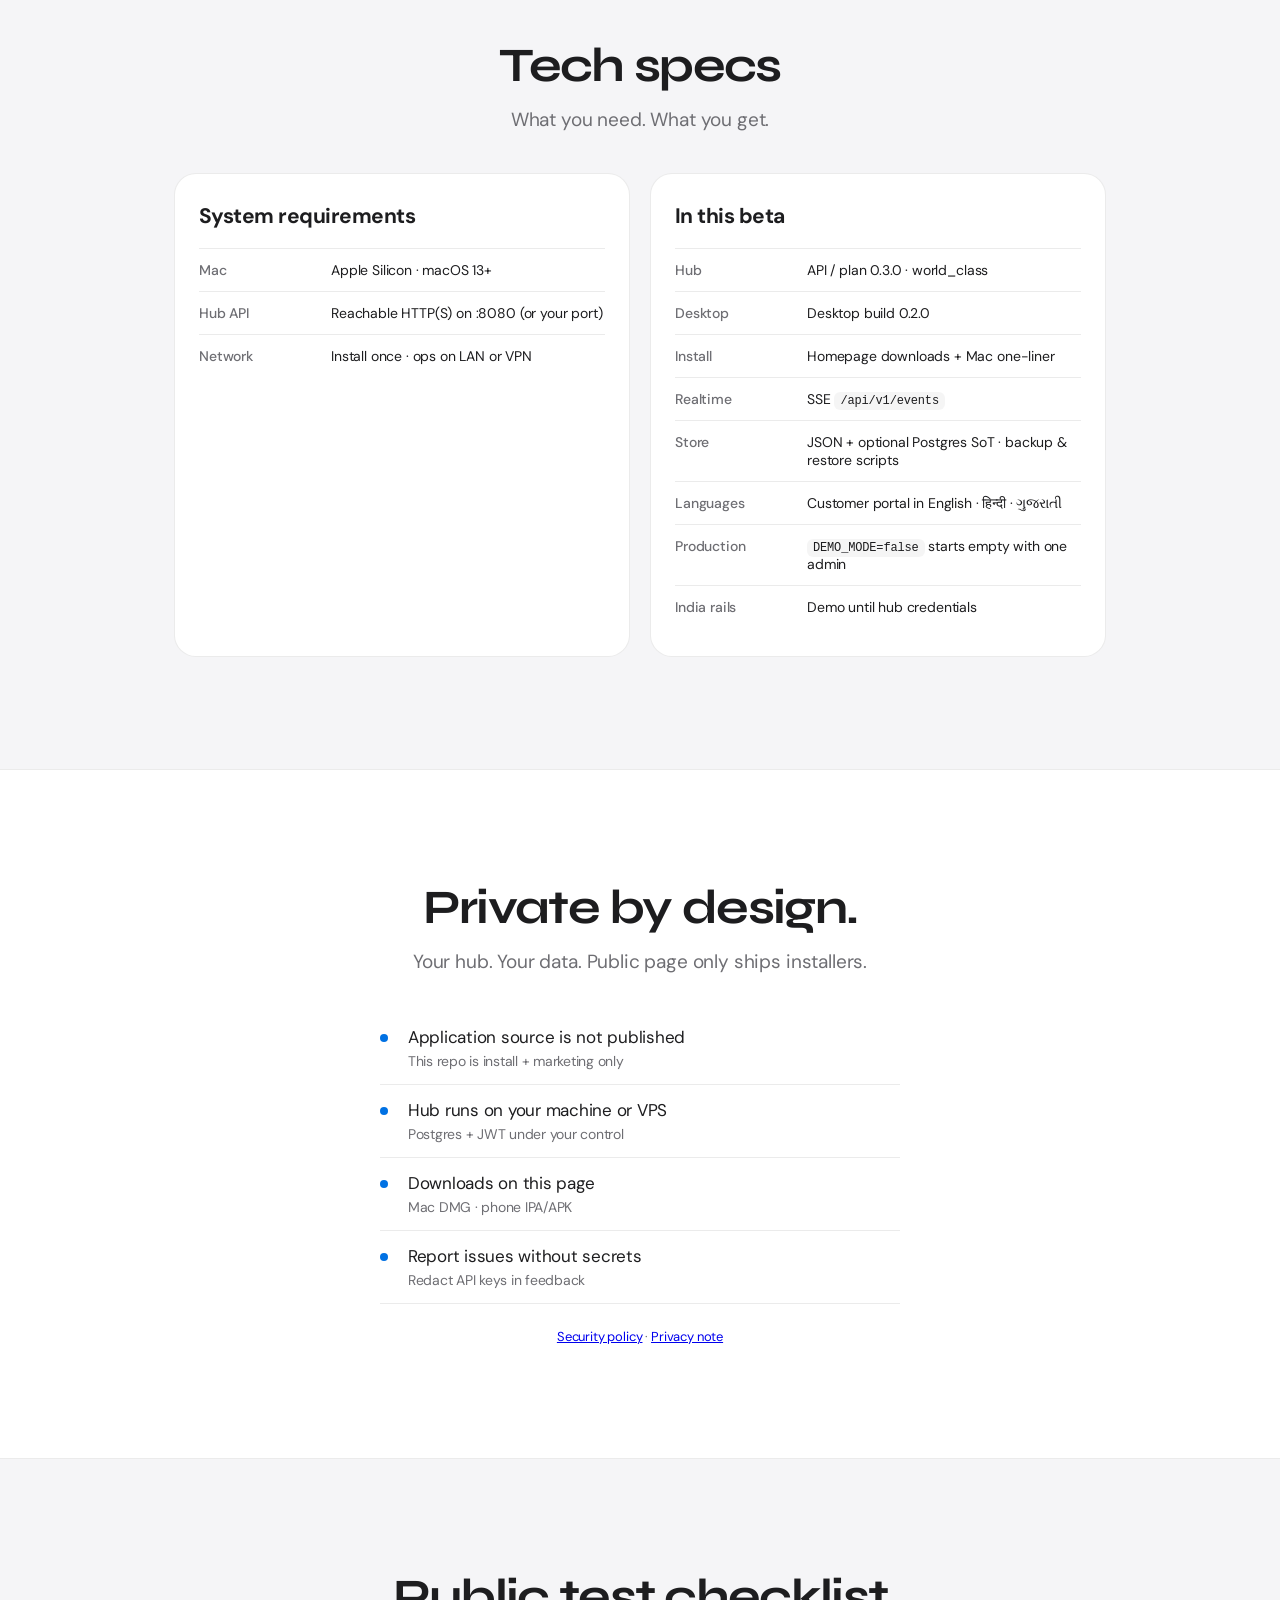
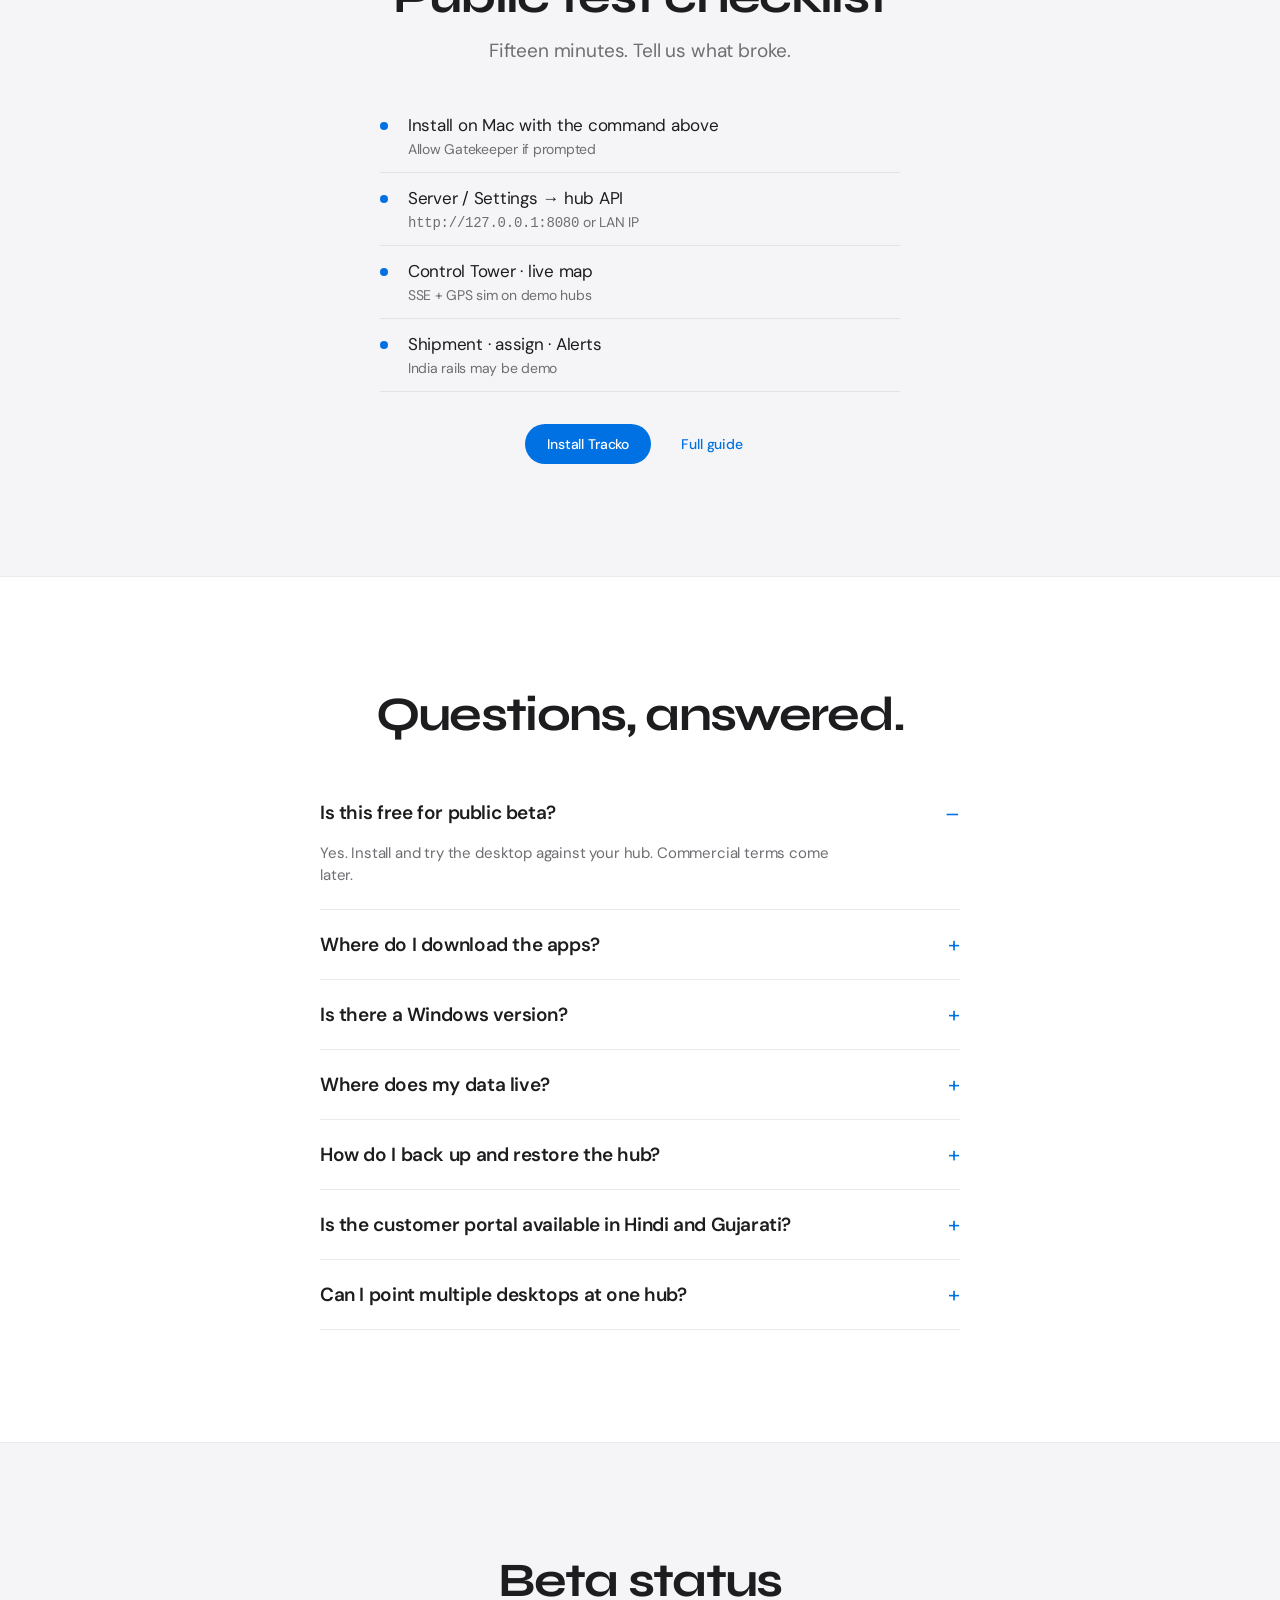
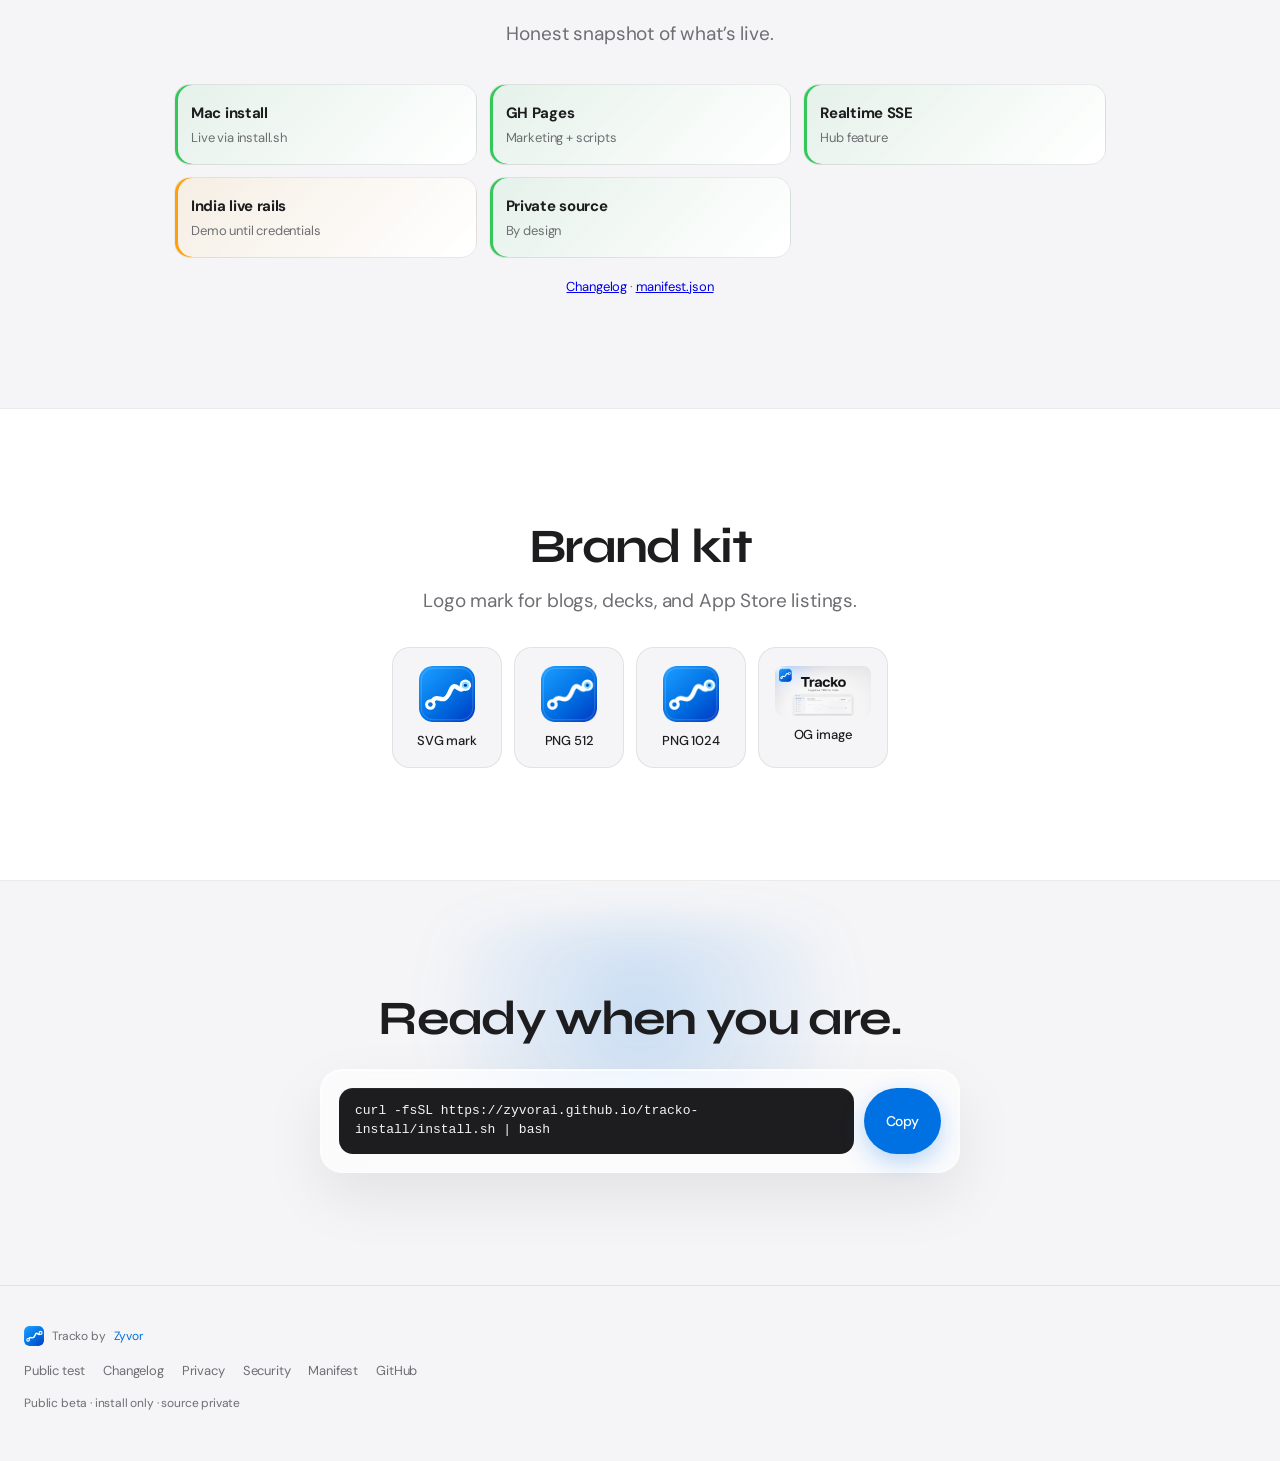
==== commit 1250de15: "Link Windows download card directly to the release asset with SHA-256 Co-Authored-By: Claude Sonnet " ====
--- a/index.html
+++ b/index.html
@@ -52,10 +52,7 @@
     "applicationCategory": "BusinessApplication",
     "operatingSystem": "macOS",
     "description": "Logistics TMS for India’s freight — control tower, GST, e-Way, FASTag. Public beta.",
-    "offers": [
-      { "@type": "Offer", "name": "Per branch per month (India, incl. 18% GST)", "price": "2999", "priceCurrency": "INR", "url": "https://zyvor.dev/buy" },
-      { "@type": "Offer", "name": "Per branch per month (outside India, excl. tax)", "price": "30", "priceCurrency": "USD", "url": "https://zyvor.dev/buy" }
-    ],
+    "offers": { "@type": "Offer", "price": "2999", "priceCurrency": "INR" },
     "installUrl": "https://zyvorai.github.io/tracko-install/install.sh",
     "image": "https://zyvorai.github.io/tracko-install/assets/og-branded.png",
     "publisher": { "@type": "Organization", "name": "Zyvor", "url": "https://github.com/zyvorai" },
@@ -80,7 +77,7 @@
       {
         "@type": "Question",
         "name": "Is there a Windows version?",
-        "acceptedAnswer": { "@type": "Answer", "text": "There is no native Windows desktop app. On Windows (and Linux) open Tracko in the browser against your hub, with the same 30-day trial key. Phones use the Driver and Scanner apps." }
+        "acceptedAnswer": { "@type": "Answer", "text": "Yes. A Windows 10/11 (x64) installer is built unsigned in CI, so Windows SmartScreen may show an unknown-publisher warning (choose More info, then Run anyway; a signed build is coming). It uses the same 30-day trial key. Linux uses the browser against your hub. Phones use the Driver and Scanner apps." }
       }
     ]
   }
@@ -165,6 +162,16 @@
           </div>
           <p class="hint">DMG 0.2.0 is being published: email <a href="mailto:sales@zyvor.dev">sales@zyvor.dev</a> for the build now.</p>
         </article>
+        <article class="download-card">
+          <p class="phone-kicker">Desktop</p>
+          <h3>Windows</h3>
+          <p>Windows 10/11 x64 · installer (.exe) · 30-day trial key from <a href="mailto:sales@zyvor.dev?subject=Tracko%20Windows%2030-day%20trial%20key">sales@zyvor.dev</a></p>
+          <div class="download-actions">
+            <a class="btn" href="https://github.com/zyvorai/tracko-install/releases/download/v0.2.0-windows/Tracko-TMS-Setup-x64.exe">Download for Windows (x64, 0.2.0)</a>
+          </div>
+          <p class="hint">SHA-256: <code>6aaa66e298fdcd7e72616b6a9af3716c906c62baec48505e94f59d4065d03933</code> (also published beside the installer as <code>Tracko-TMS-Setup-x64.exe.sha256</code>).</p>
+          <p class="hint">Unsigned build: Windows SmartScreen may show an unknown-publisher warning; choose More info, then Run anyway. A signed build is coming.</p>
+        </article>
         <article class="download-card driver-tone">
           <p class="phone-kicker">Doorstep</p>
           <h3>Driver</h3>
@@ -189,6 +196,7 @@
         <p>One 30-day trial key works everywhere, because your Tracko hub checks it, not each device.</p>
         <ul>
           <li><strong>Hub + web app:</strong> in any browser on Windows, Linux or Mac</li>
+          <li><strong>Windows desktop:</strong> x64 installer (unsigned)</li>
           <li><strong>Mac desktop:</strong> Apple Silicon DMG</li>
           <li><strong>Android:</strong> Driver and Scanner APK</li>
           <li><strong>iPhone:</strong> Driver and Scanner IPA</li>
@@ -318,17 +326,17 @@
 
     <section class="section dark reveal" id="pricing">
       <h2>Pricing.</h2>
-      <p class="section-lead">30-day trial first. Prices: INR incl. 18% GST in India; US dollars excl. tax elsewhere (VAT, GST or sales tax added where applicable). Pay online by UPI, card or netbanking; international cards work (charged in rupees); or request a US-dollar invoice by bank transfer. Custom pricing: <a href="mailto:sales@zyvor.dev">sales@zyvor.dev</a>. Monthly plans are invoiced until Razorpay Subscriptions open. The Driver and Scanner phone apps are free.</p>
+      <p class="section-lead">30-day trial first. Prices in INR, GST included. The Driver and Scanner phone apps are free. No online checkout yet: email <a href="mailto:sales@zyvor.dev">sales@zyvor.dev</a> for a trial key or a licence.</p>
       <div class="tiers">
         <article class="tier card-lift">
           <h3>Single branch</h3>
           <p class="price">₹2,999 / branch / month</p>
-          <p>About US$30 excl. tax outside India. Or ₹29,999 per branch per year (about US$303 excl. tax; two months free). Full product, one hub.</p>
+          <p>Or ₹29,999 per branch per year (two months free). Full product, one hub.</p>
         </article>
         <article class="tier featured card-lift">
           <h3>Team</h3>
           <p class="price">₹24,999 / branch / year</p>
-          <p>About US$252 excl. tax outside India. For multi-branch operators: minimum 5 branches (₹1,24,995 a year, about US$1,261 excl. tax), same per-branch price at renewal.</p>
+          <p>For multi-branch operators: minimum 5 branches (₹1,24,995 a year), same per-branch price at renewal.</p>
         </article>
         <article class="tier card-lift">
           <h3>Enterprise</h3>
@@ -336,7 +344,6 @@
           <p>26+ branches, SSO, SLA. Private hub on your LAN or VPS; source stays closed.</p>
         </article>
       </div>
-      <p style="margin-top:1.25rem;"><a class="btn btn-shine" href="https://zyvor.dev/buy">Buy</a> <a class="btn btn-ghost" href="mailto:sales@zyvor.dev?subject=Tracko%2030-day%20trial%20key">Start 30-day trial</a></p>
       <p class="hint" style="margin-top:1.25rem;">Licence keys are soft: when a key or trial ends Tracko keeps running and your data stays yours. Put the key in <code>TRACKO_LICENCE_KEY</code> on your hub (or a <code>licence.key</code> file next to the hub data file); <code>/health</code> shows the licence status.</p>
     </section>
 
@@ -415,7 +422,7 @@
           </details>
           <details>
             <summary>Is there a Windows version?</summary>
-            <p>There is no native Windows desktop app. On Windows (and Linux) open Tracko in the browser against your hub, with the same 30-day trial key. Phones use the Driver and Scanner apps.</p>
+            <p>Yes. Use the Windows 10/11 (x64) installer in Downloads, with the same 30-day trial key. It is unsigned, so SmartScreen may warn: choose More info, then Run anyway. Linux uses the browser against your hub. Phones use the Driver and Scanner apps.</p>
           </details>
           <details>
             <summary>Where does my data live?</summary>
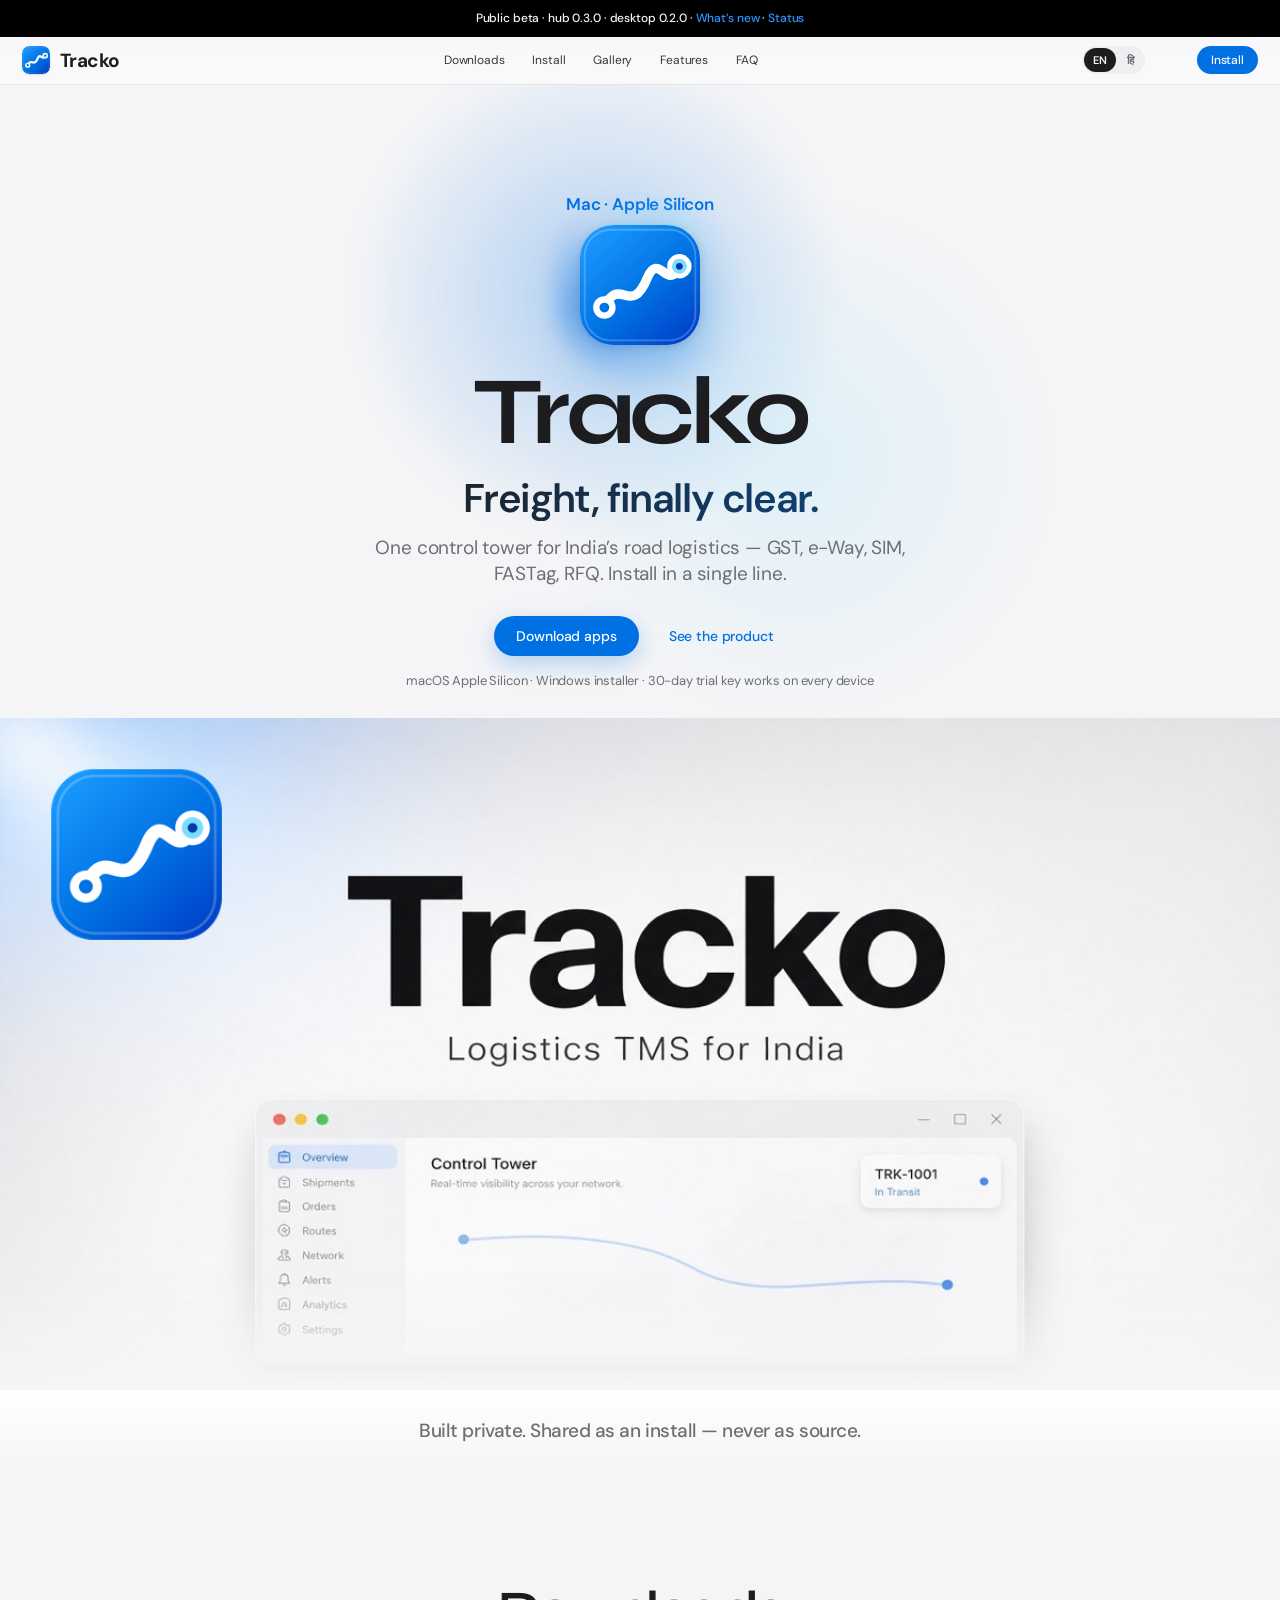
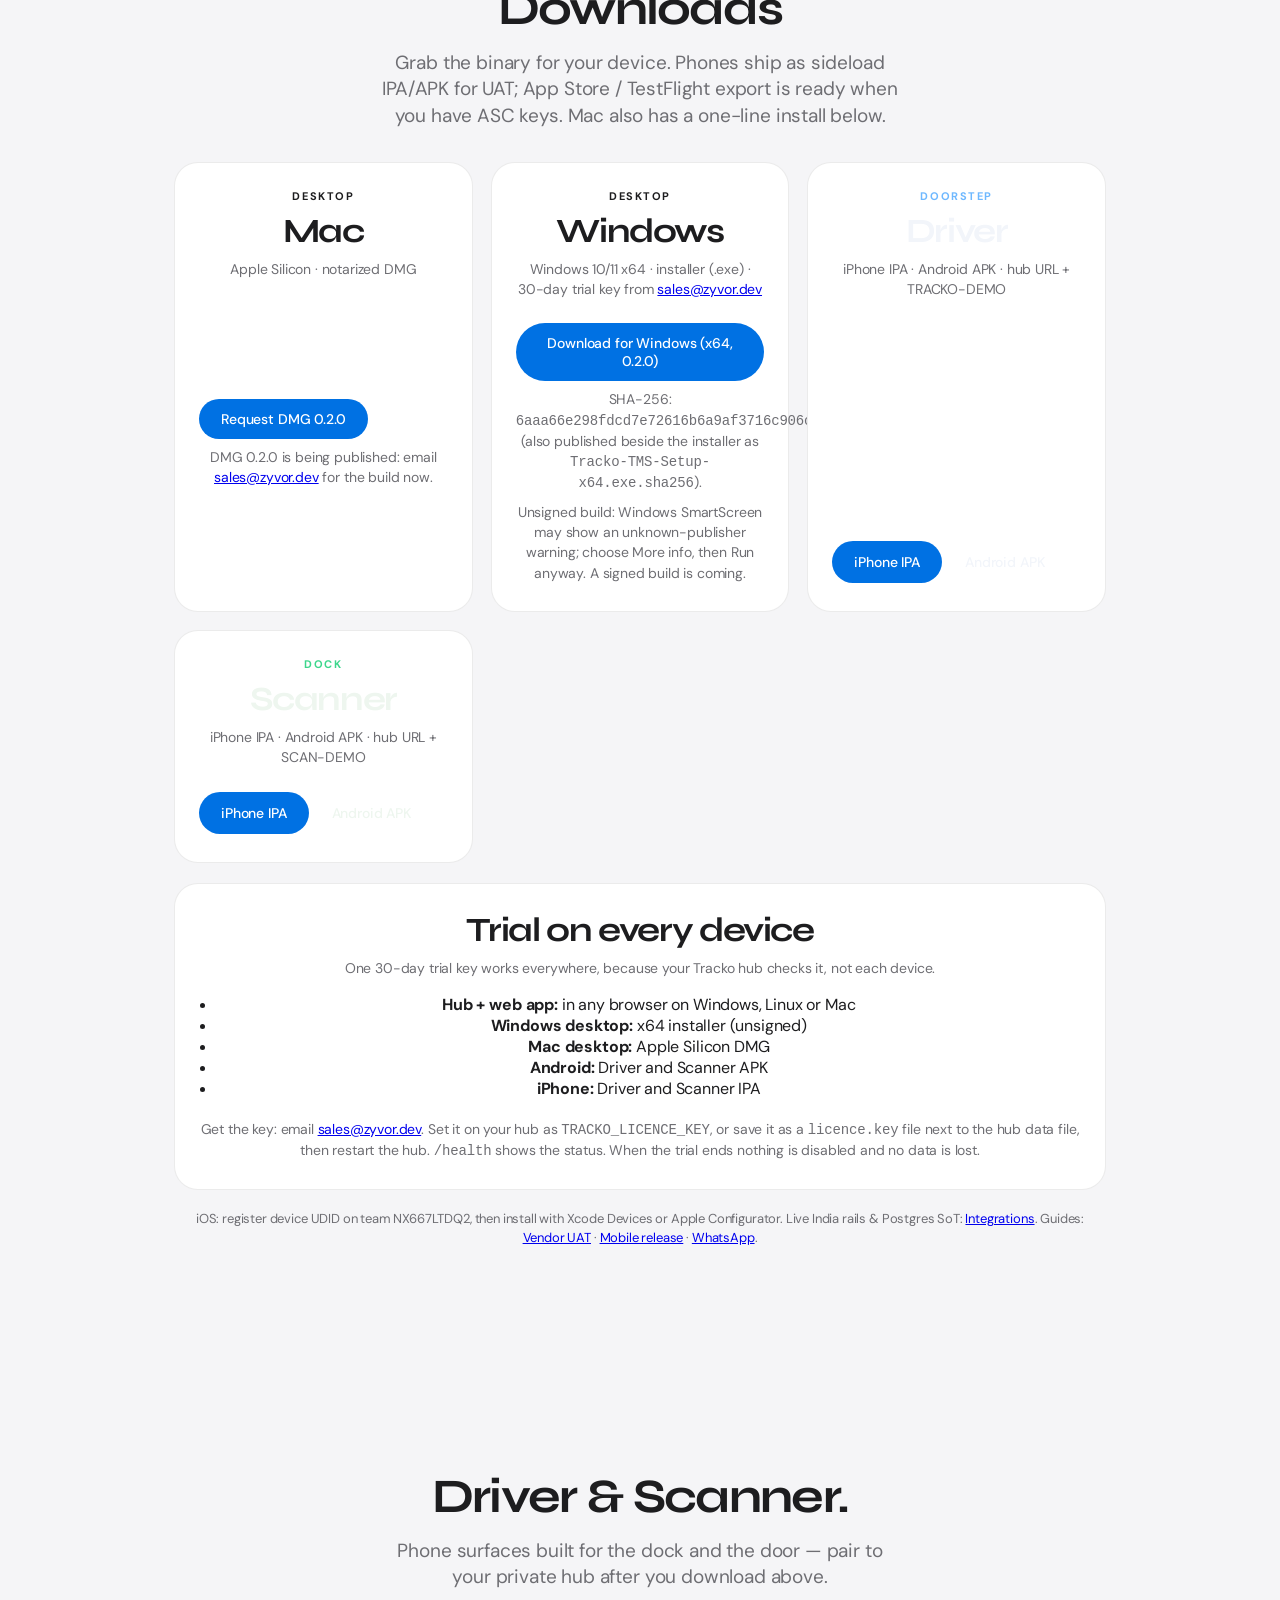
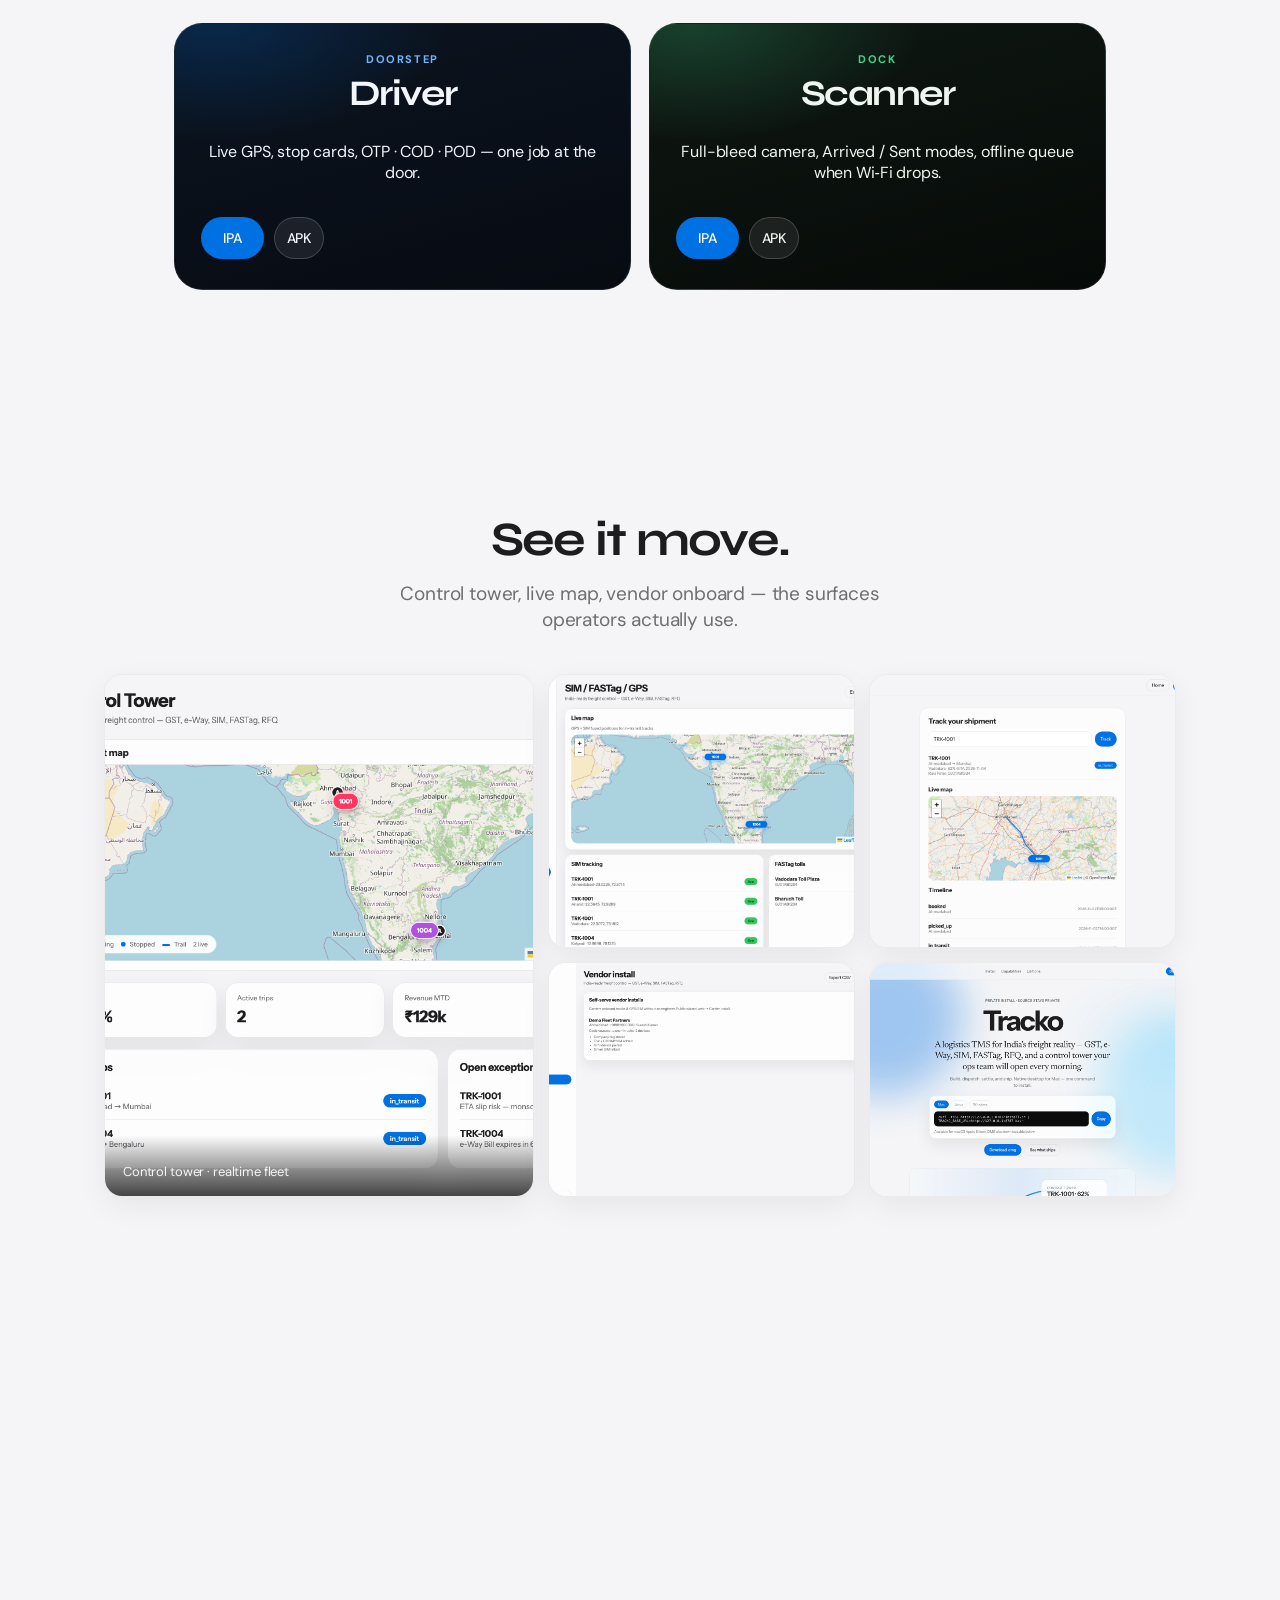
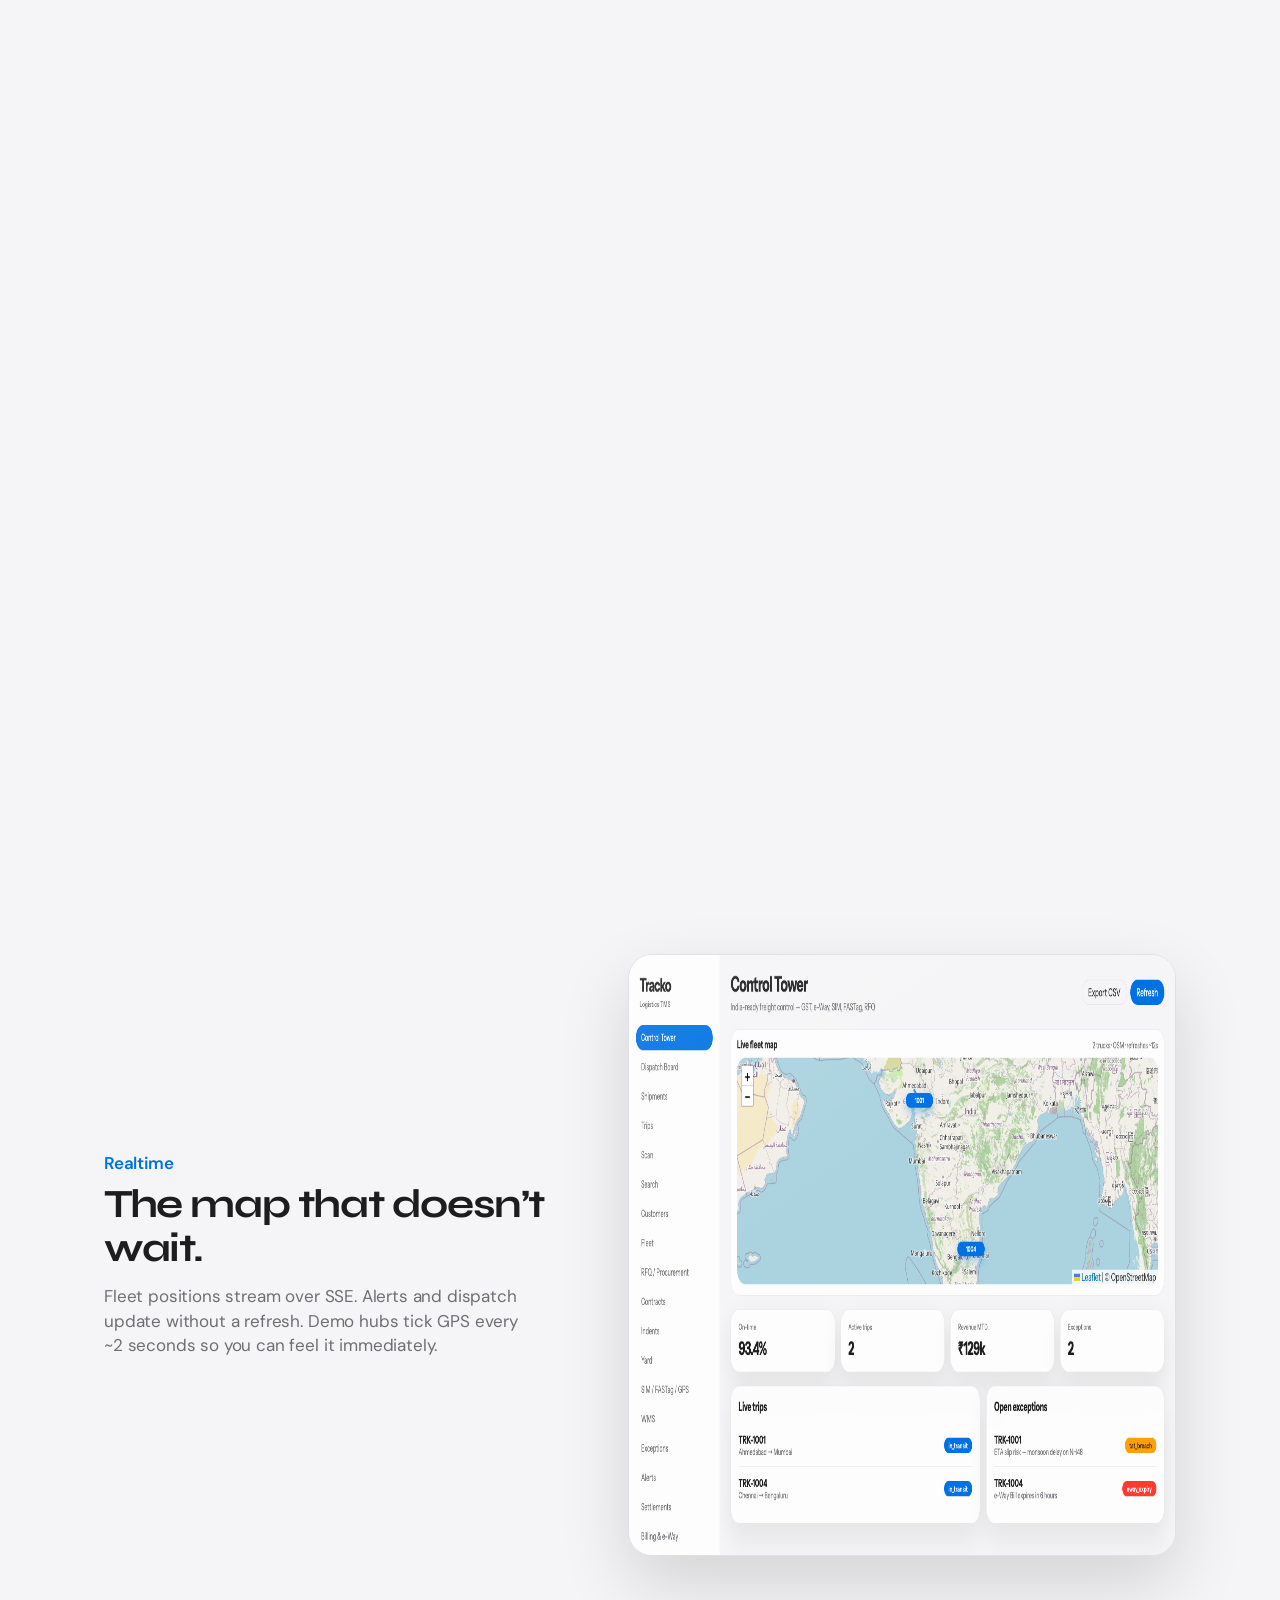
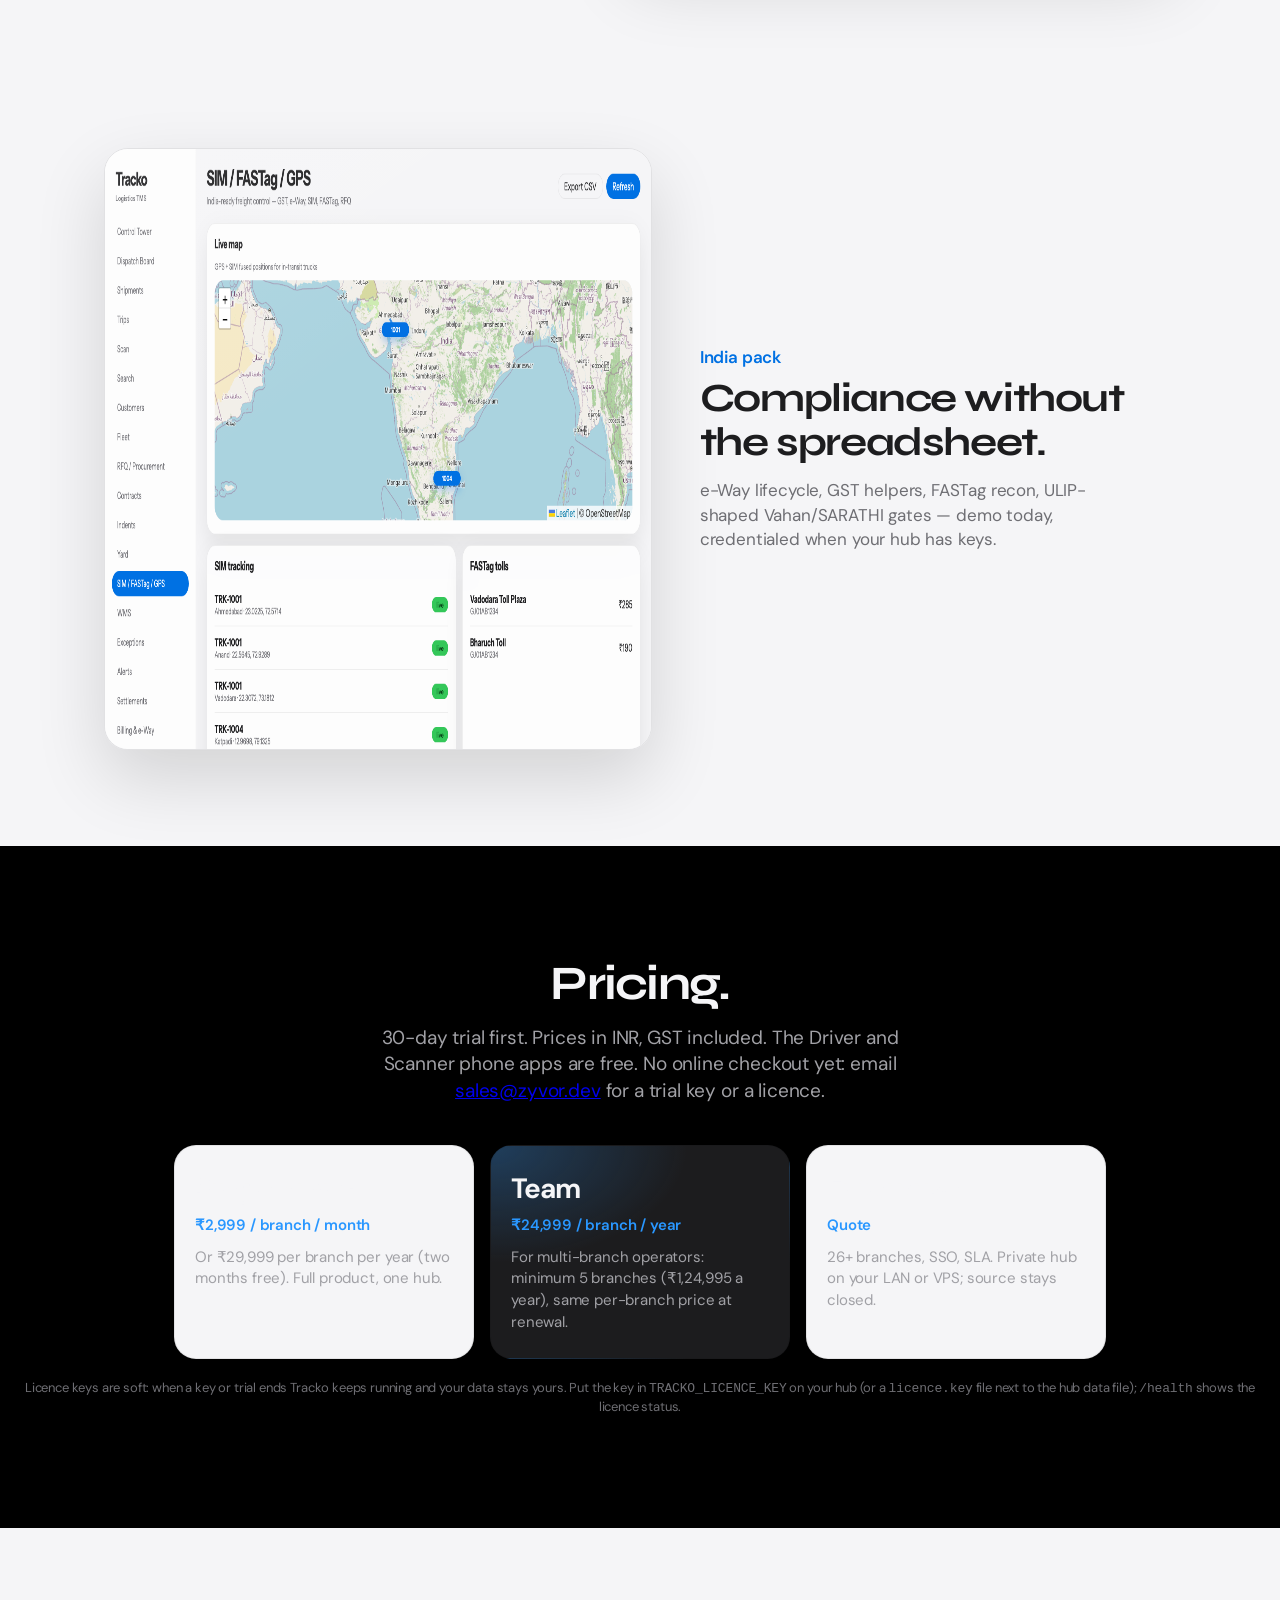
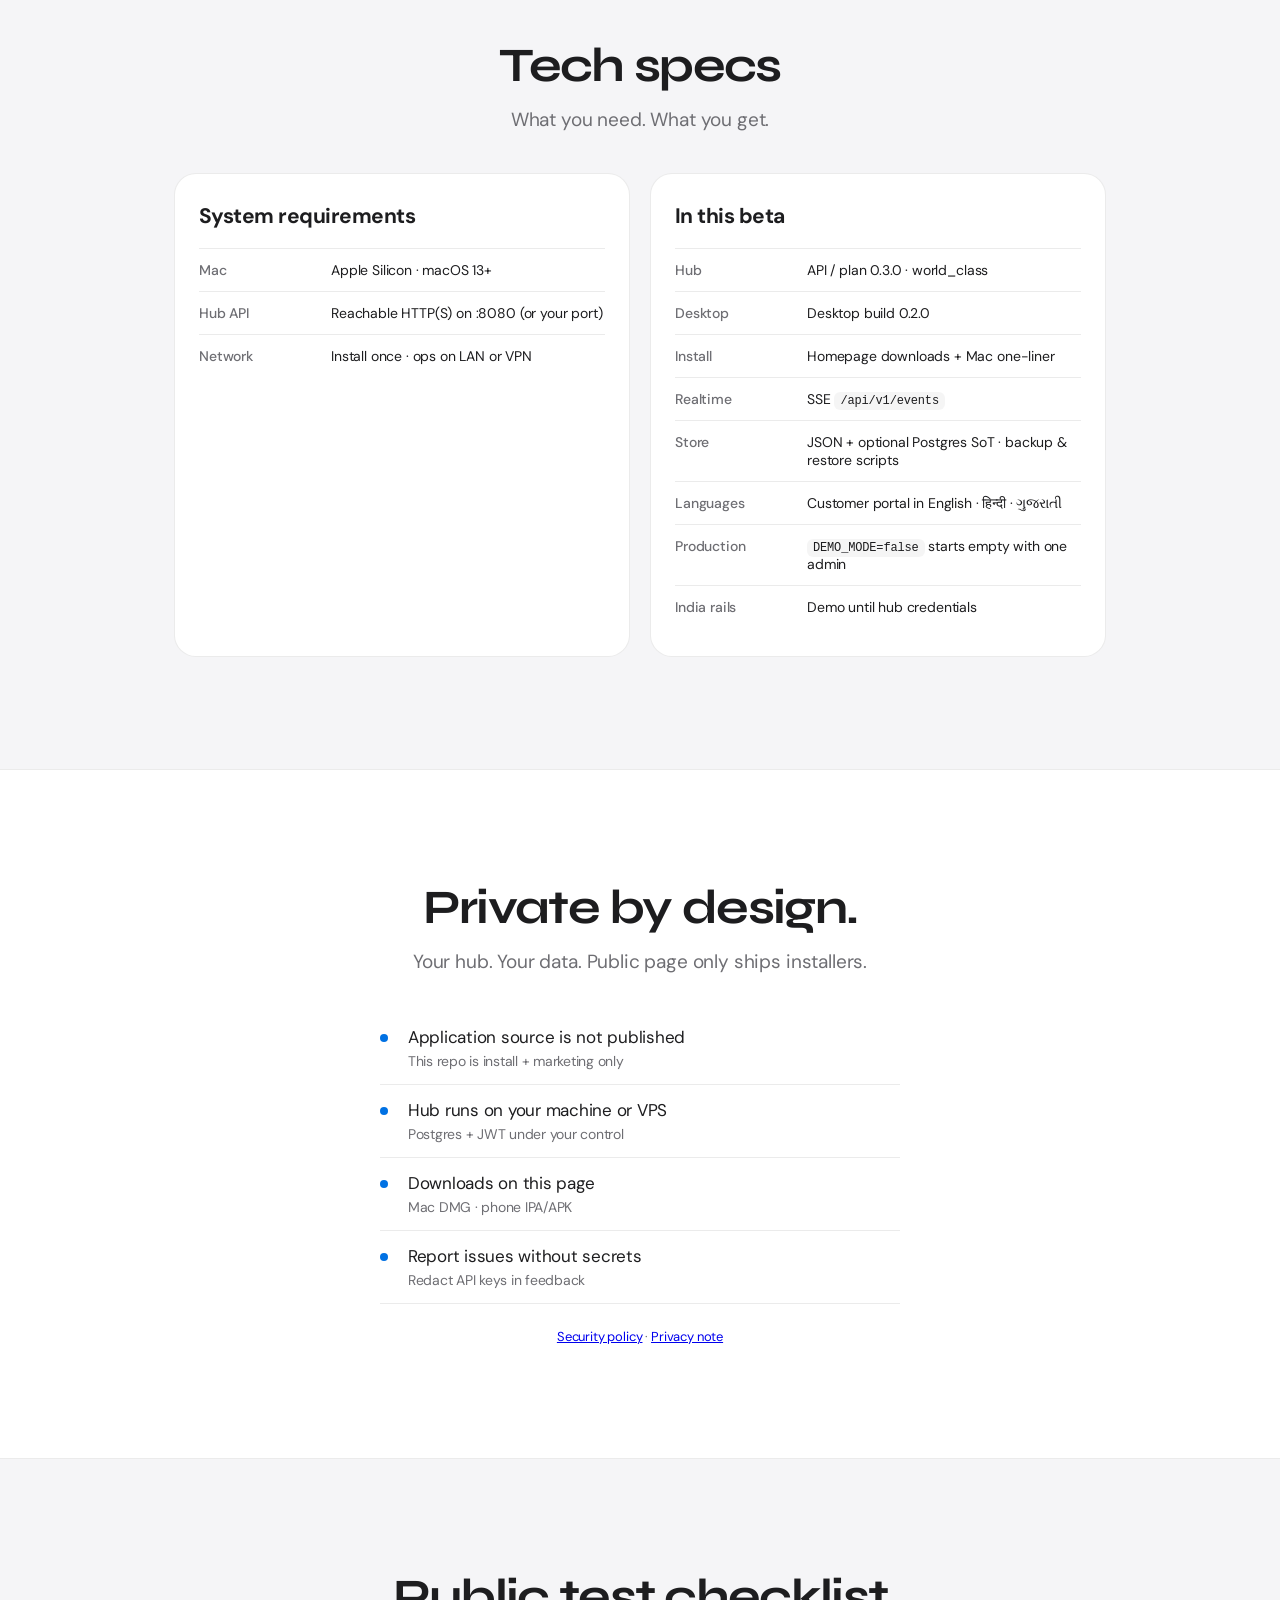
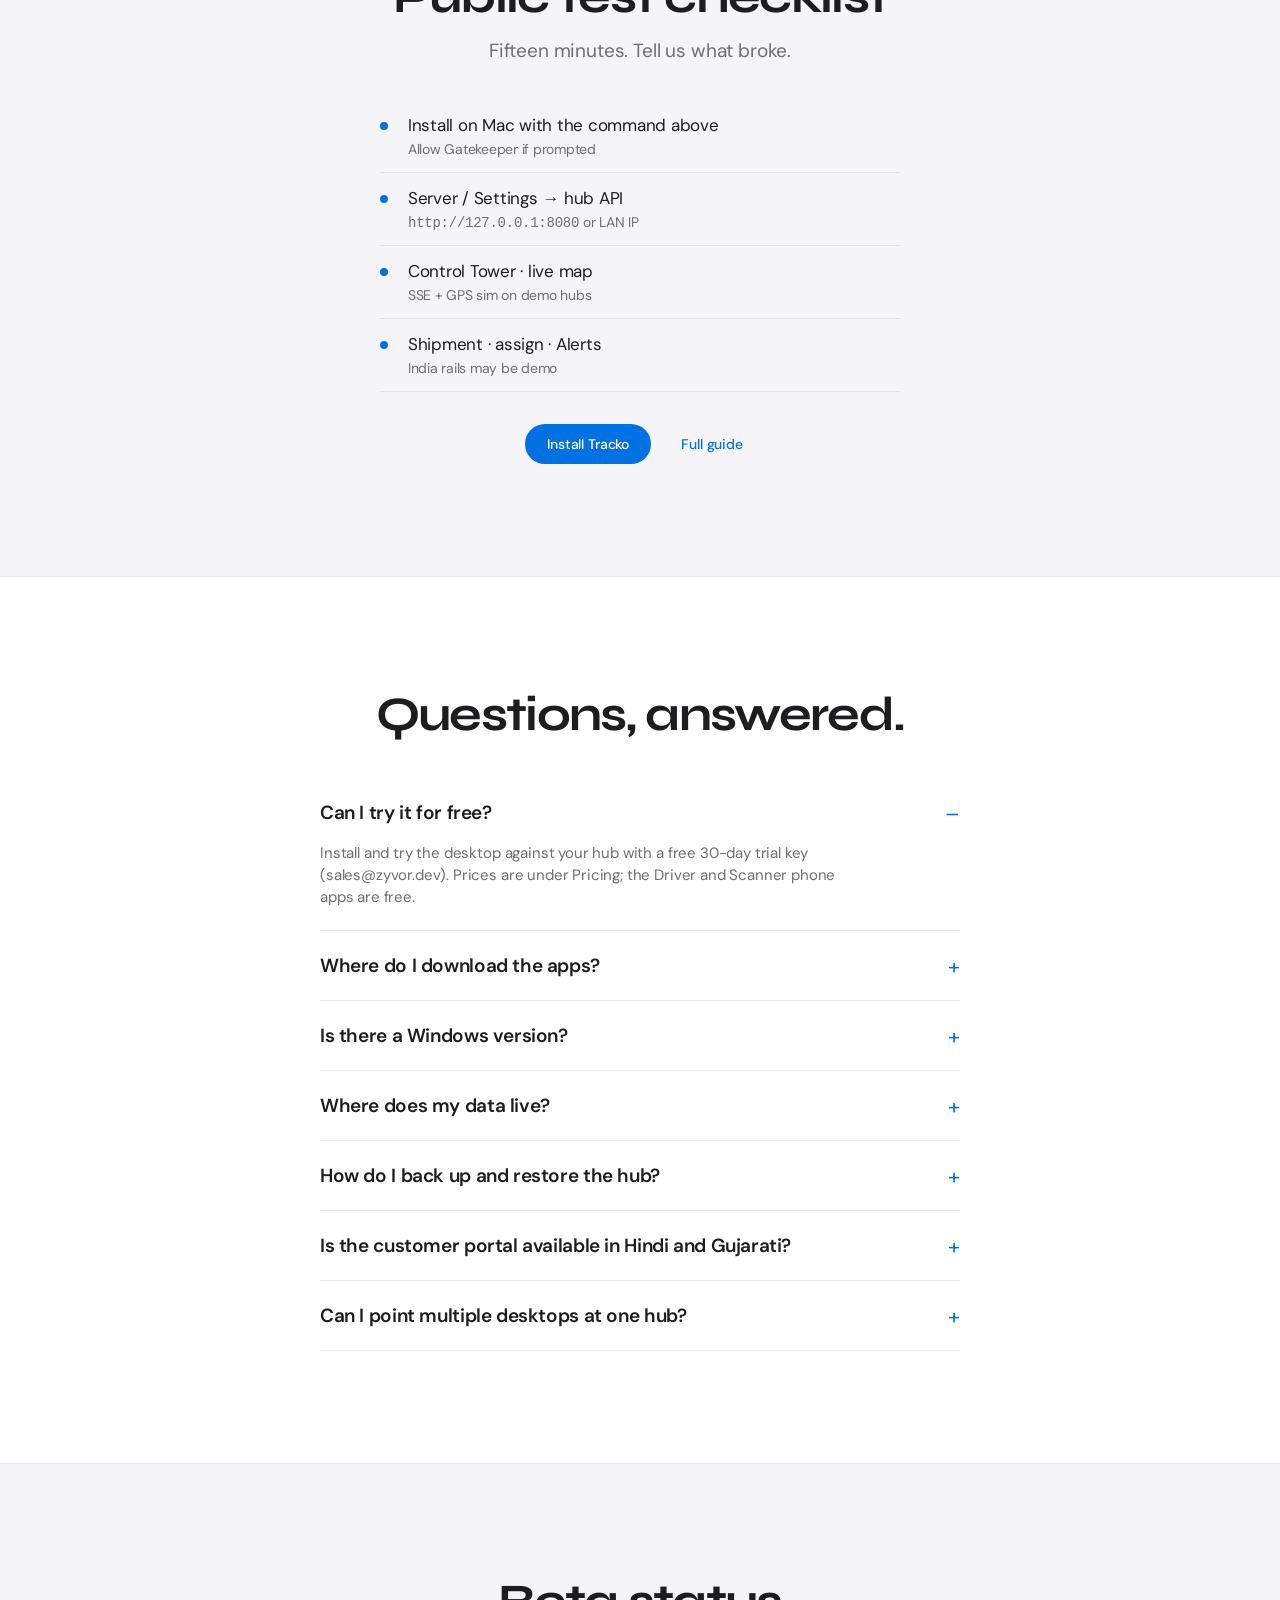
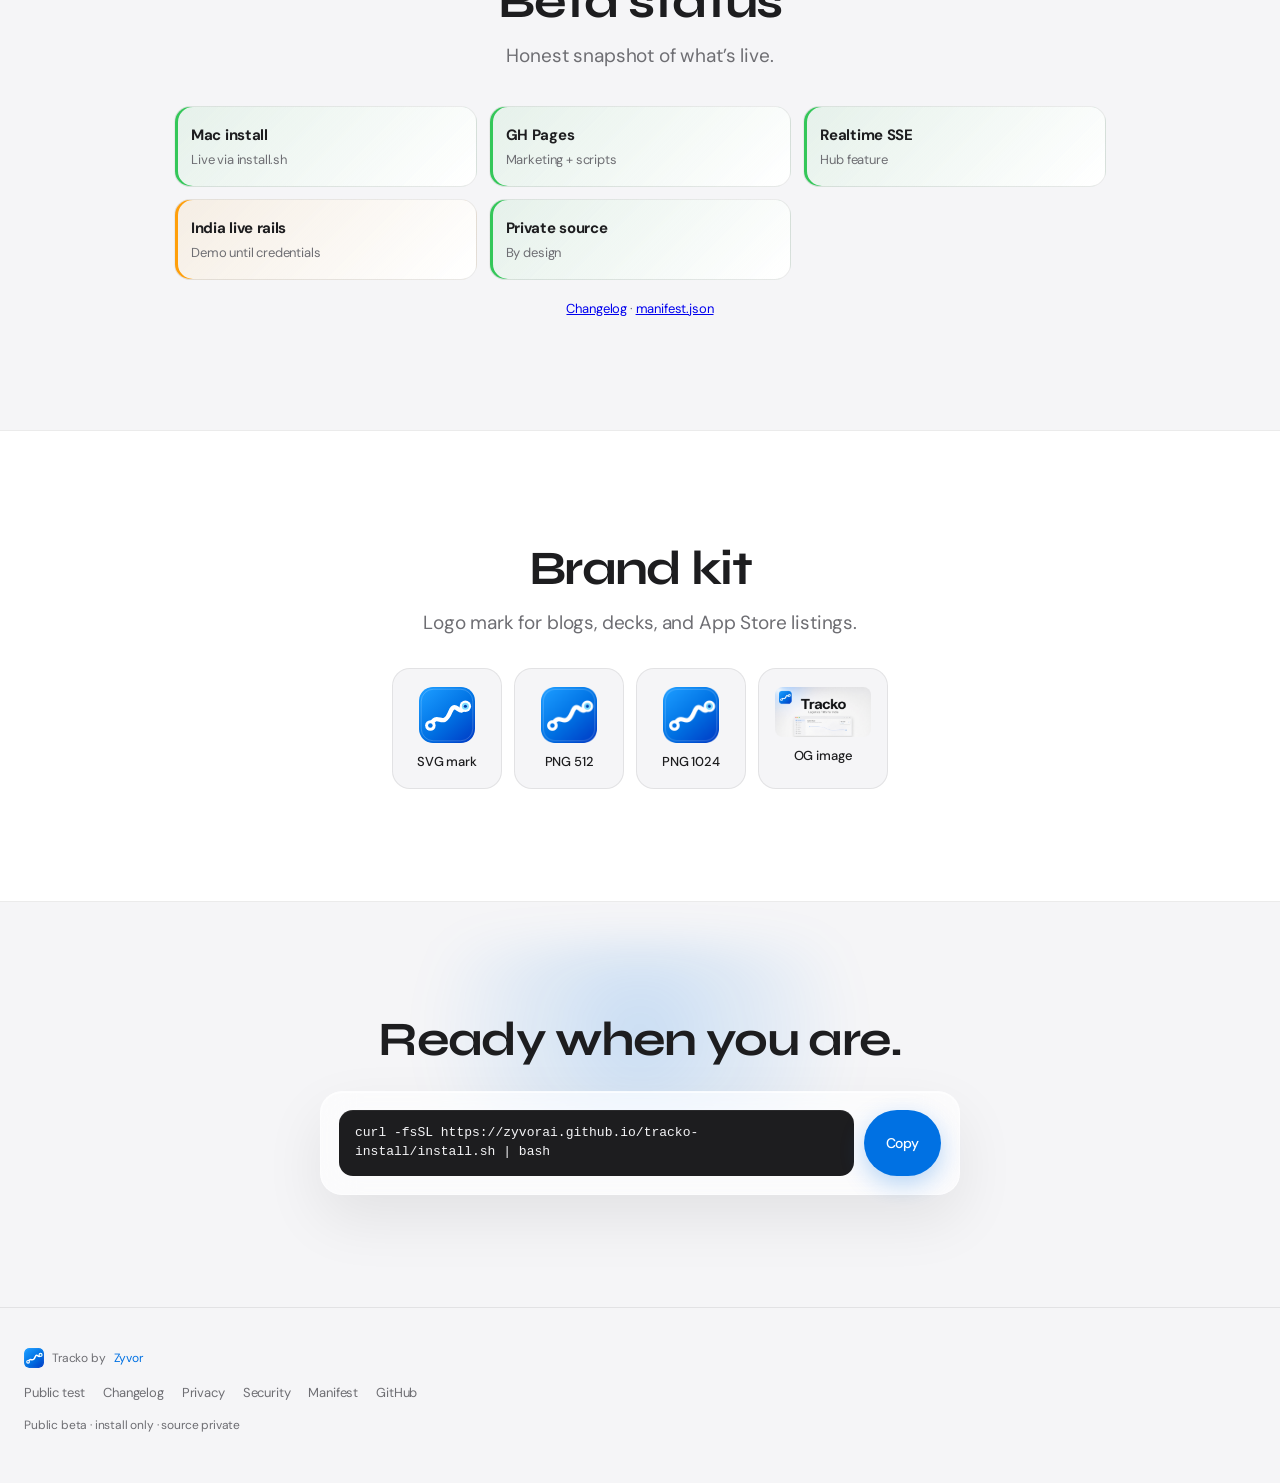
==== commit a1c07381: "Docs: licence wording (production use needs a paid licence), remove private links Co-Authored-By: Cl" ====
--- a/index.html
+++ b/index.html
@@ -413,8 +413,8 @@
         <h2>Questions, answered.</h2>
         <div class="faq" id="faq-list">
           <details open>
-            <summary>Is this free for public beta?</summary>
-            <p>Yes. Install and try the desktop against your hub. Commercial terms come later.</p>
+            <summary>Can I try it for free?</summary>
+            <p>Install and try the desktop against your hub with a free 30-day trial key (sales@zyvor.dev). Prices are under Pricing; the Driver and Scanner phone apps are free.</p>
           </details>
           <details>
             <summary>Where do I download the apps?</summary>
